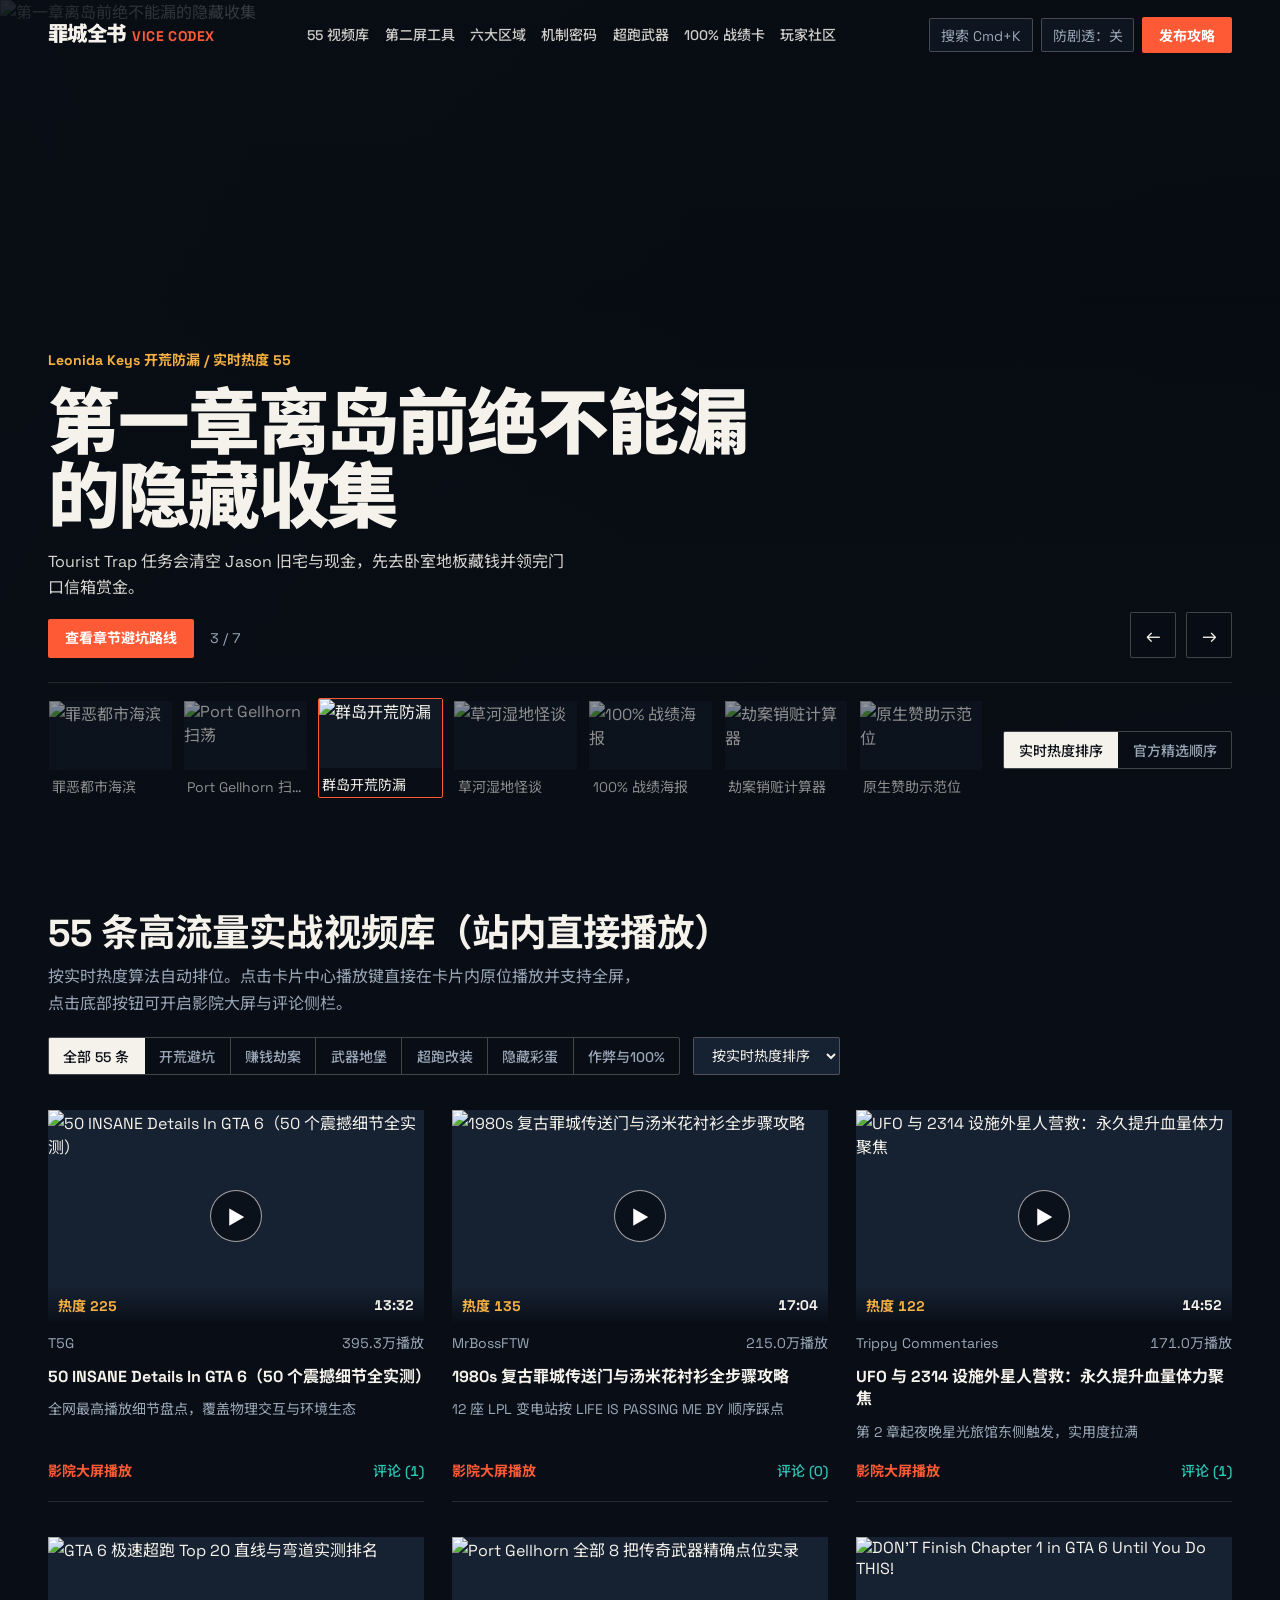
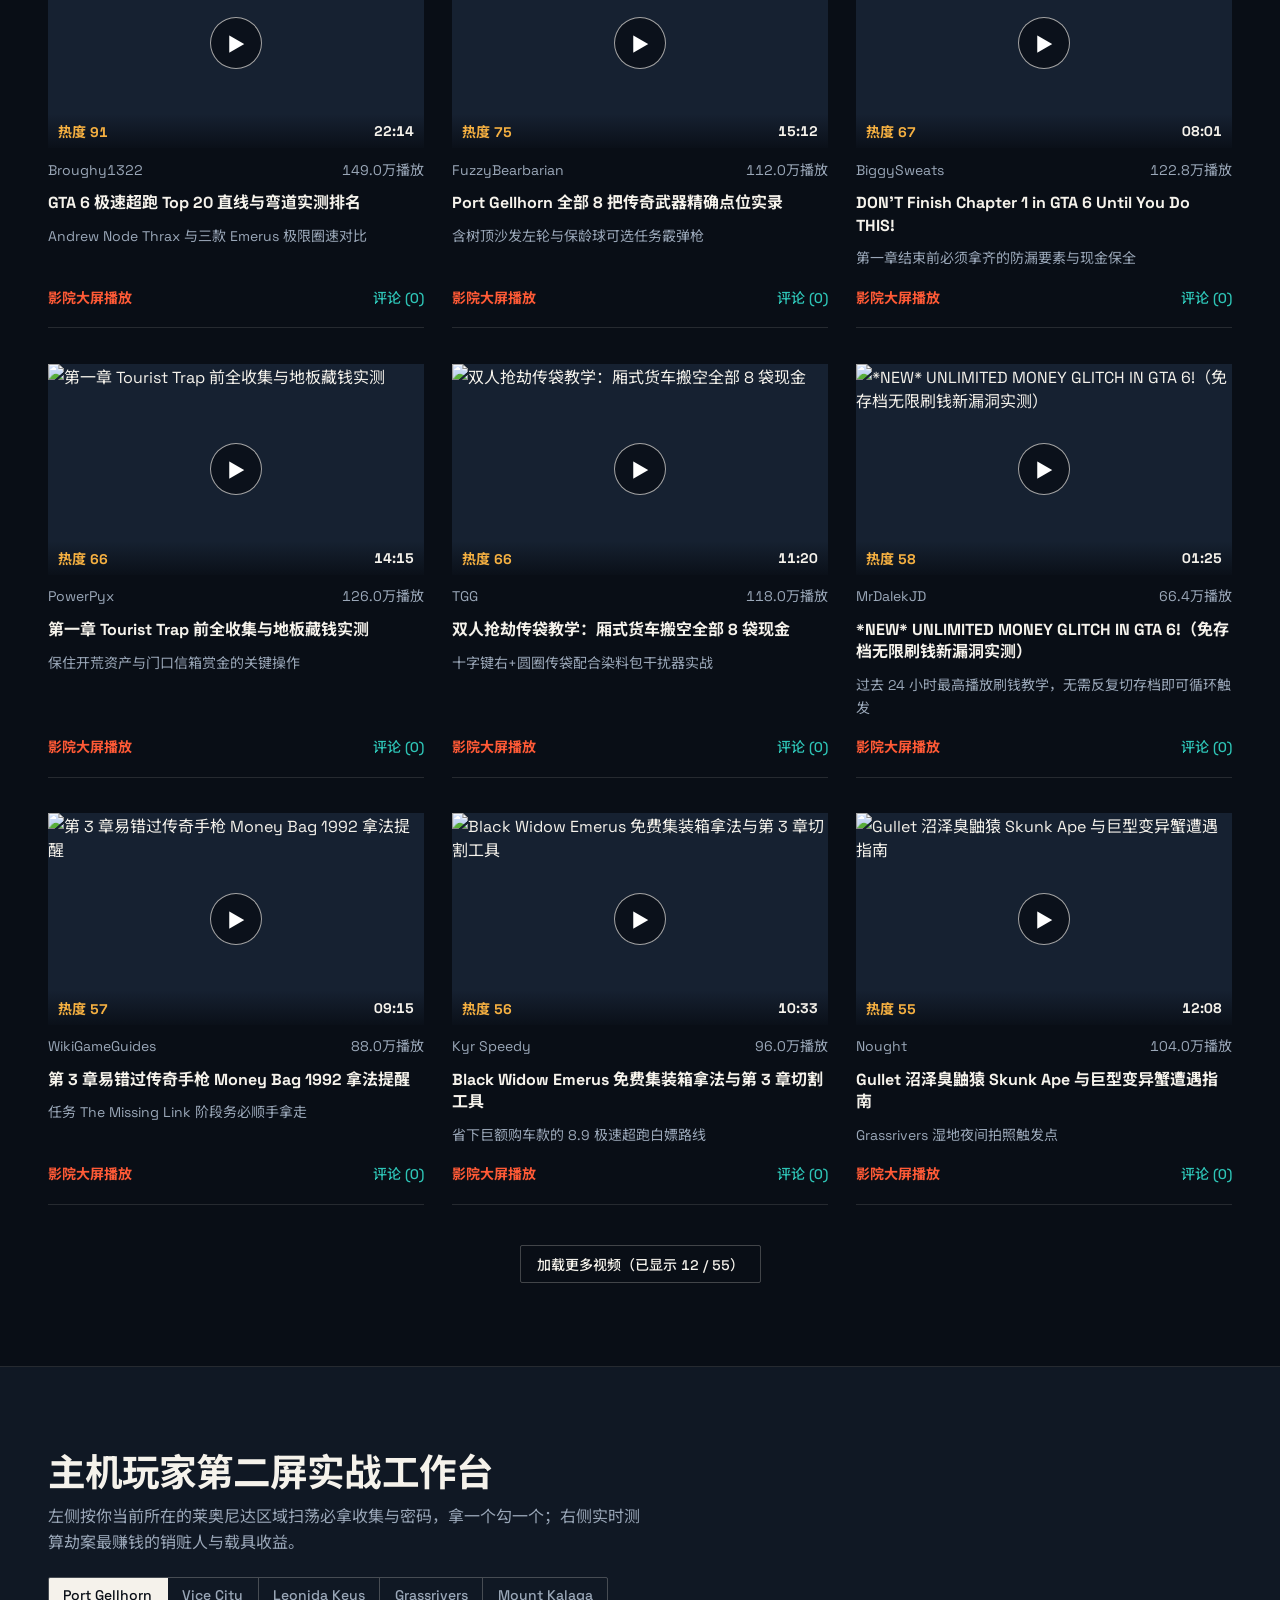
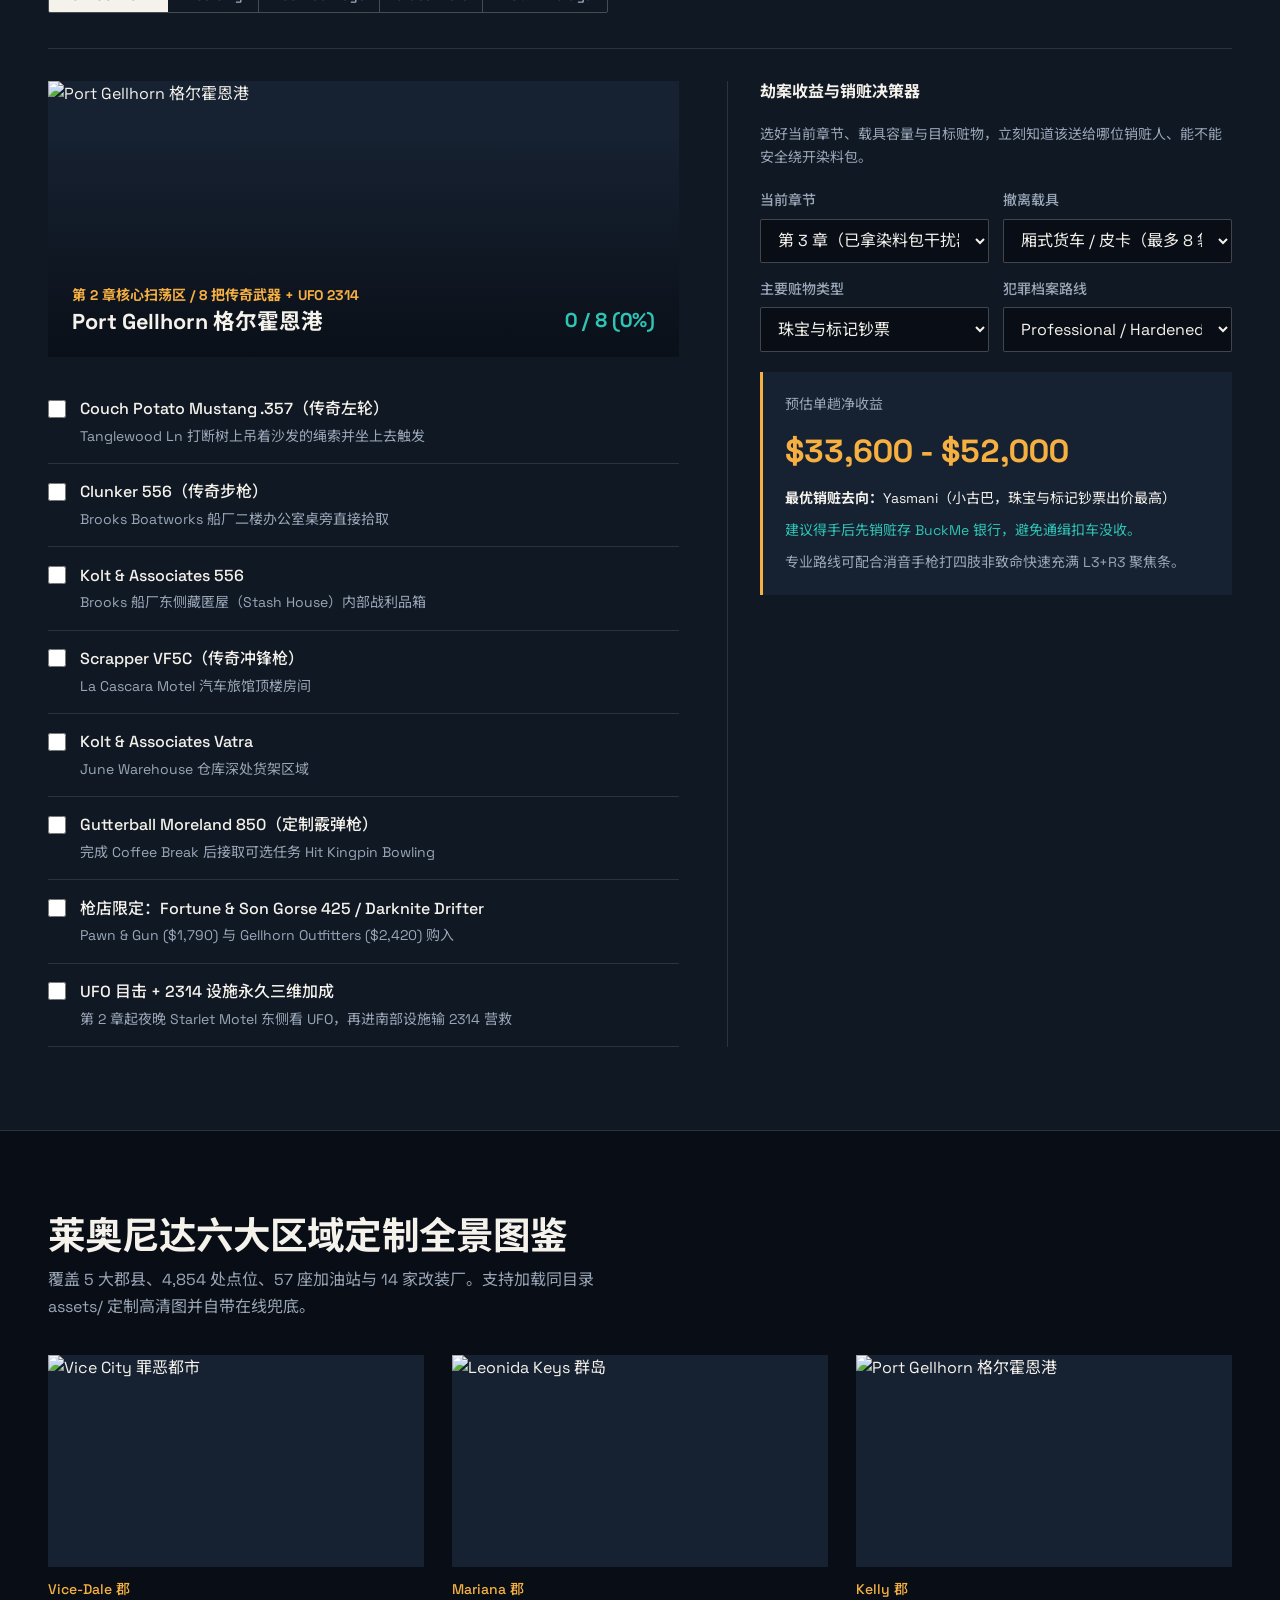
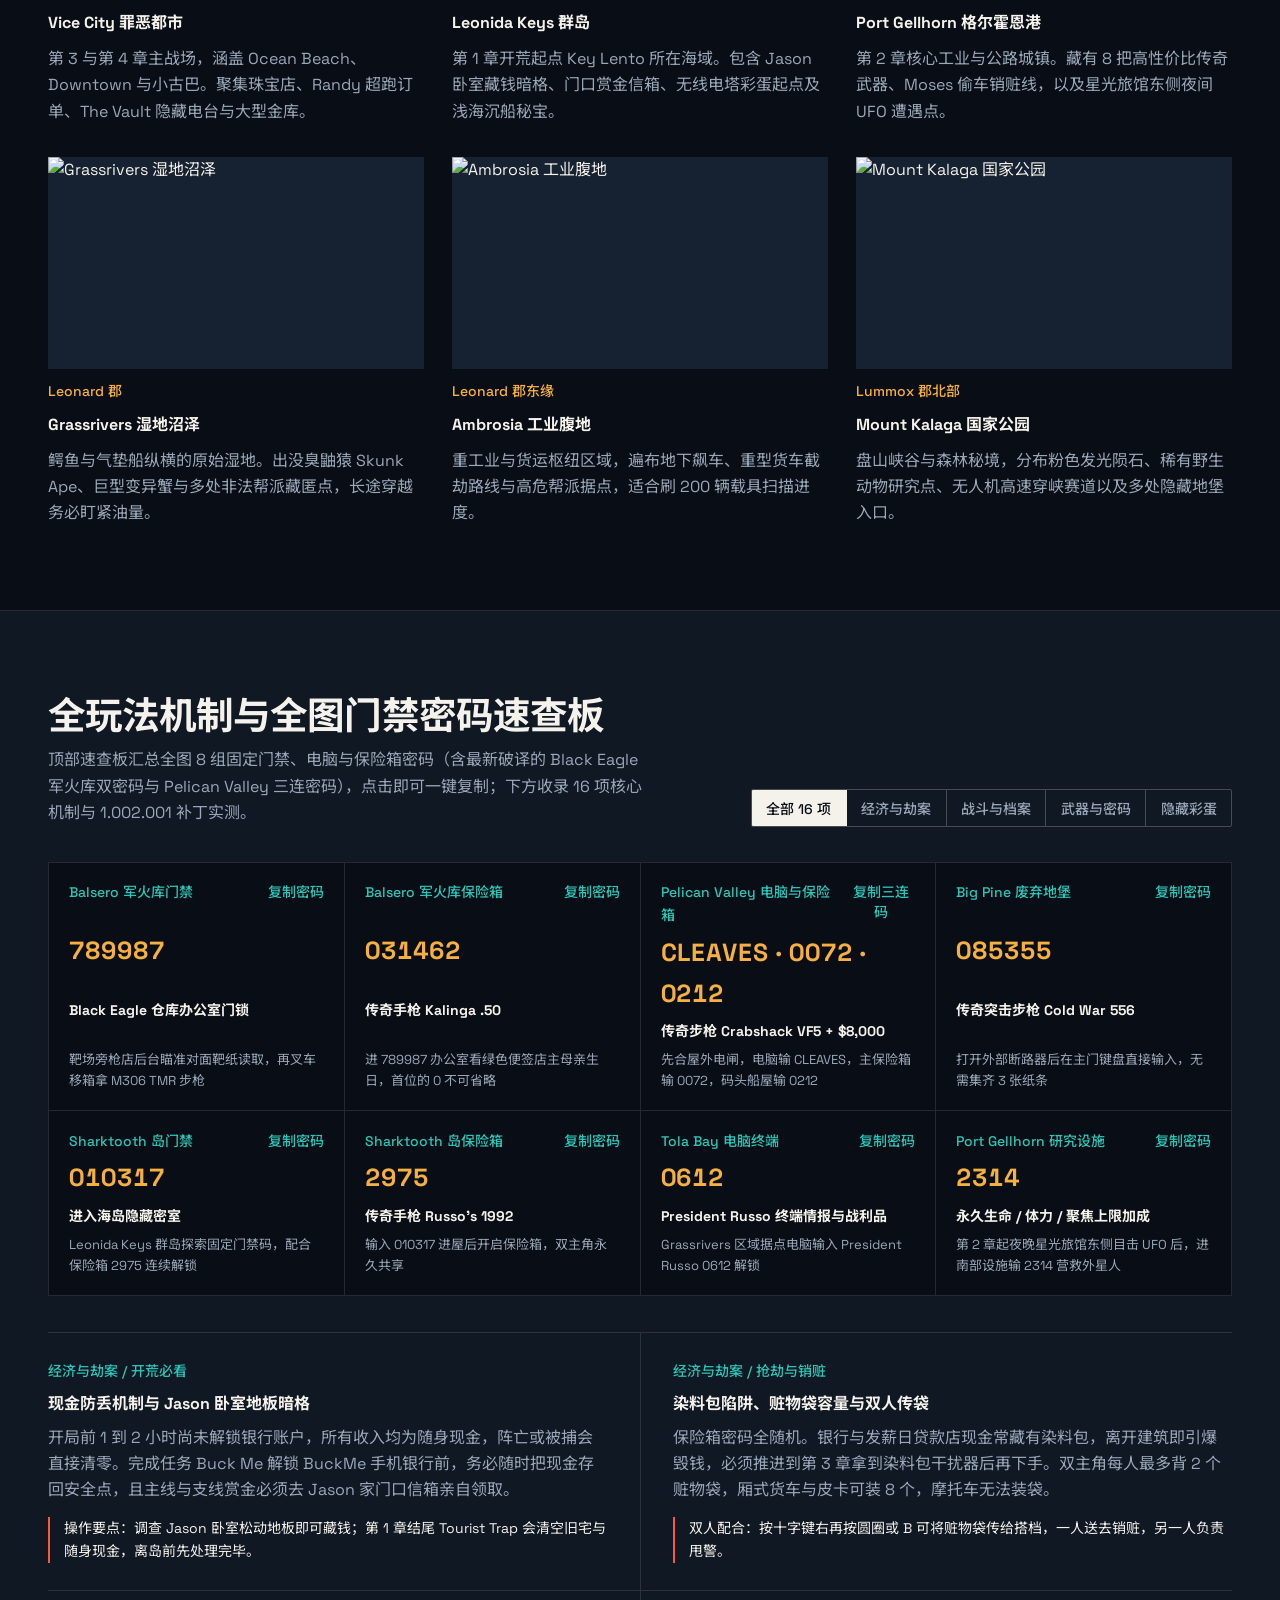
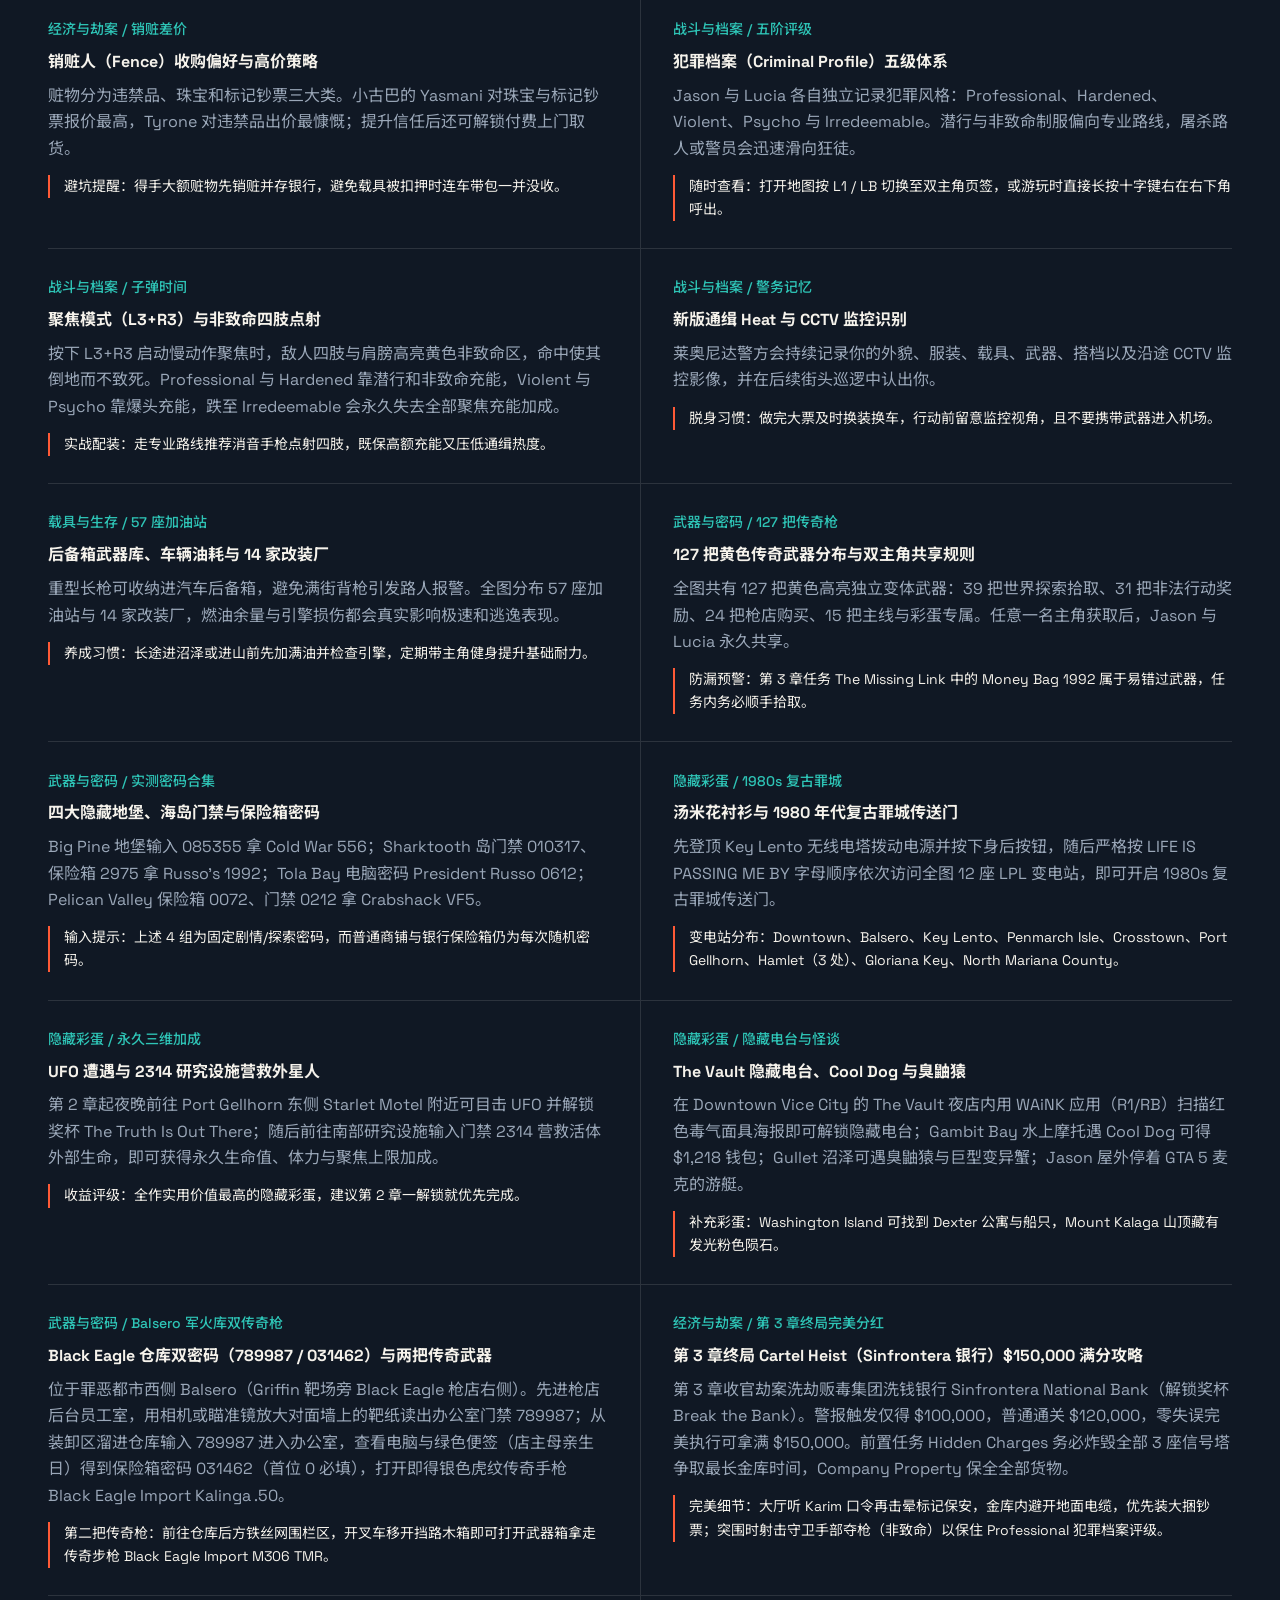
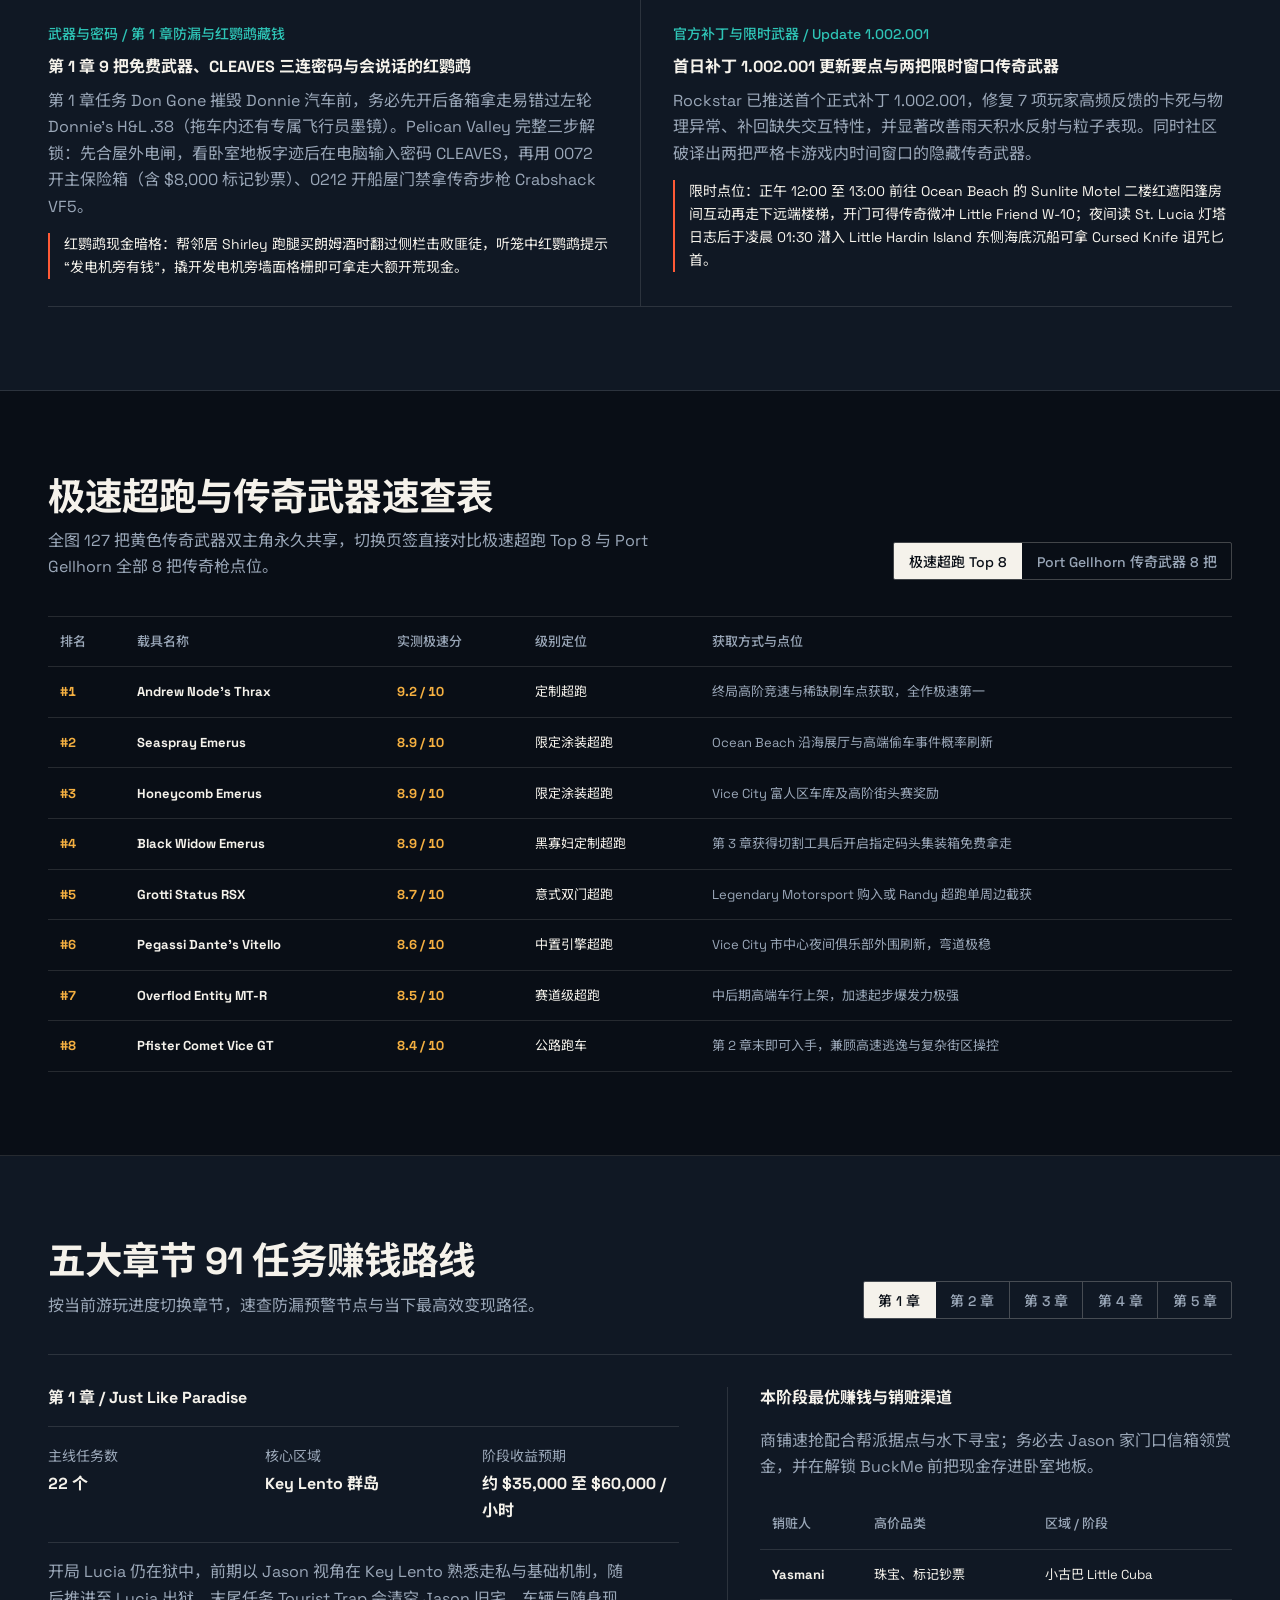
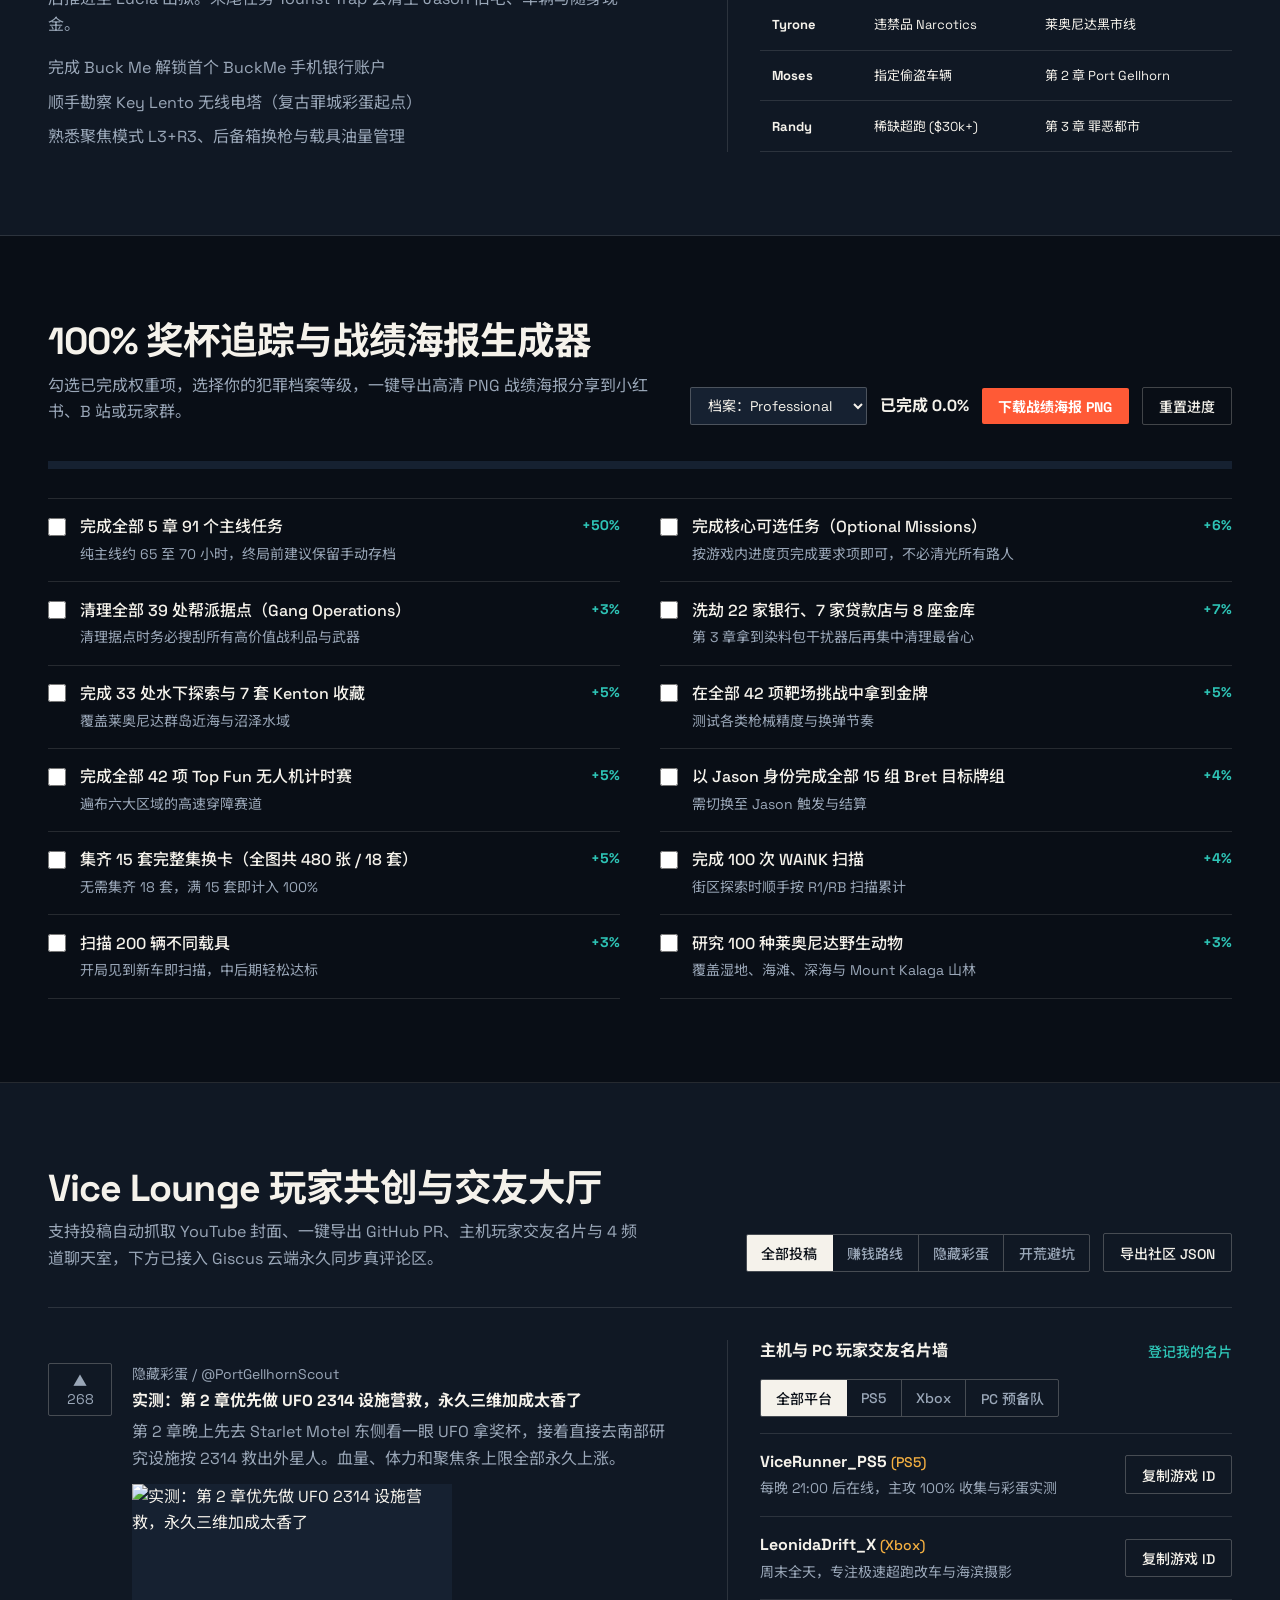
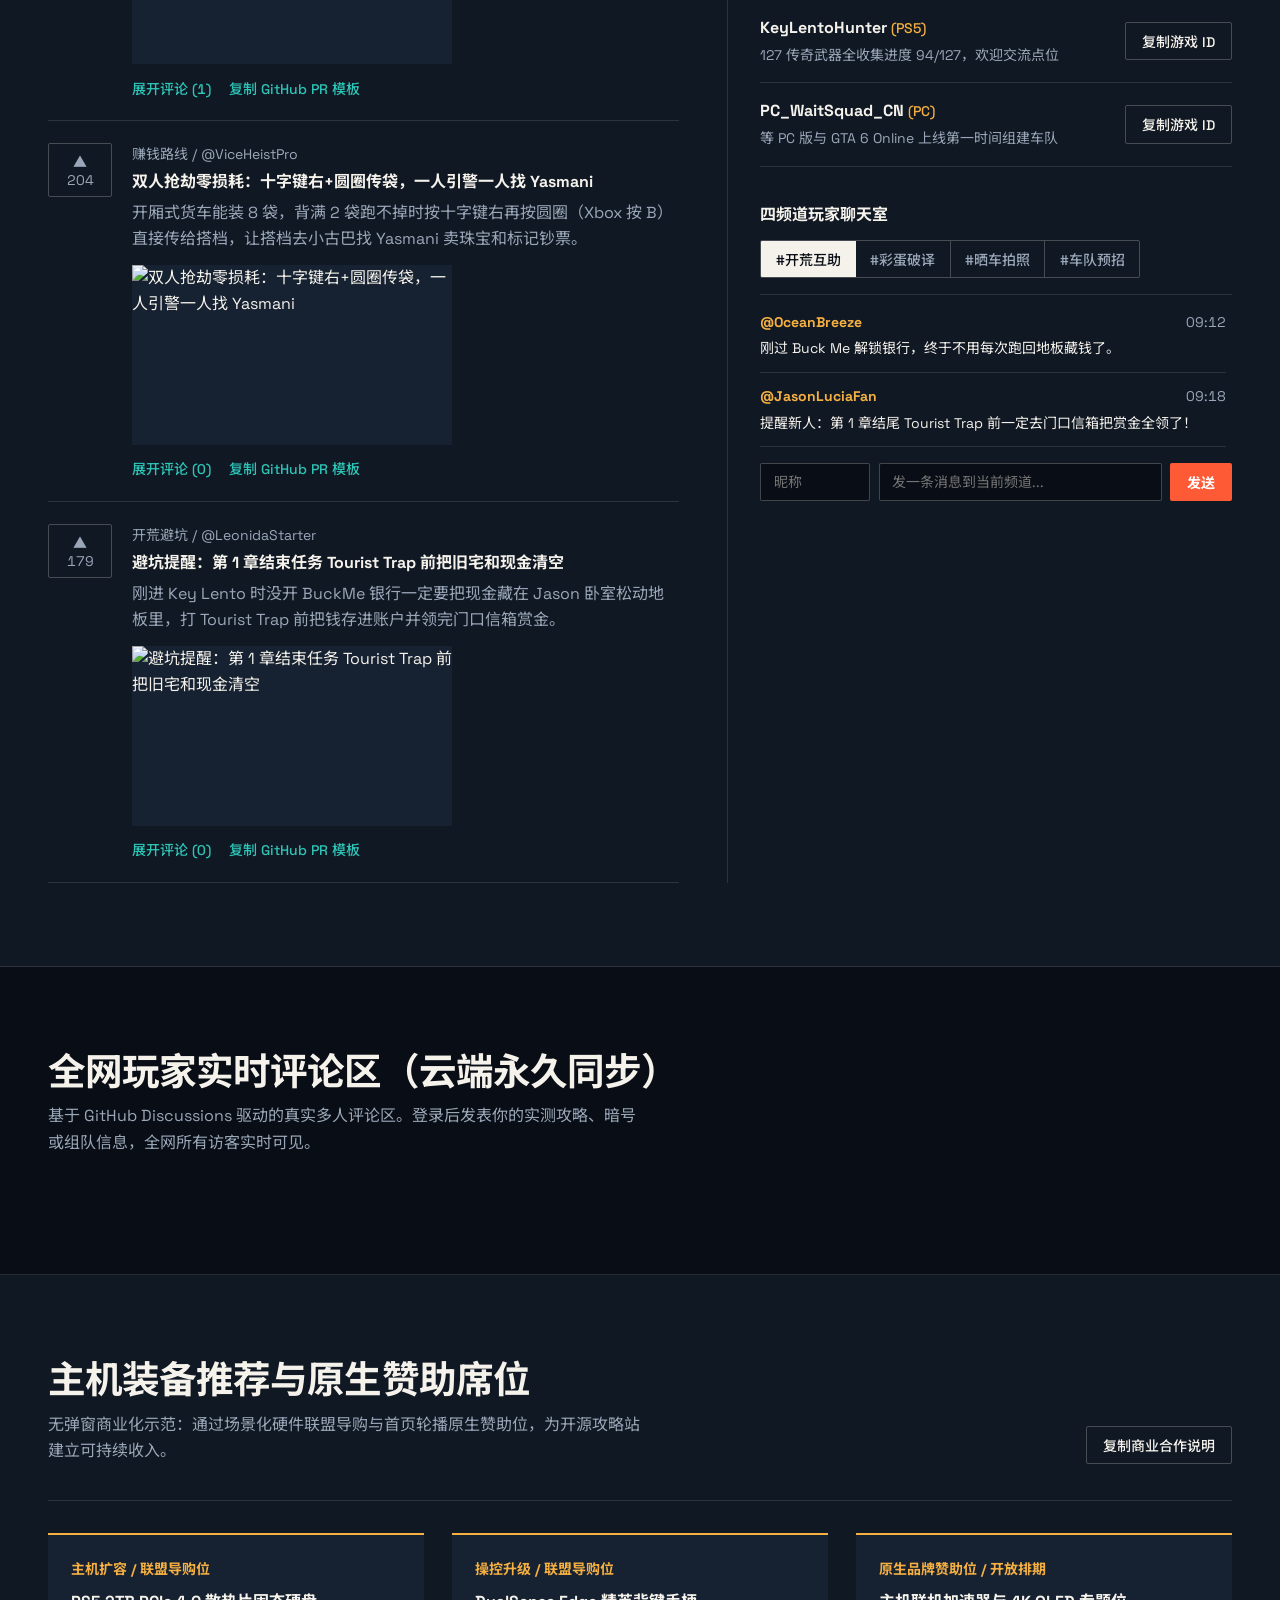
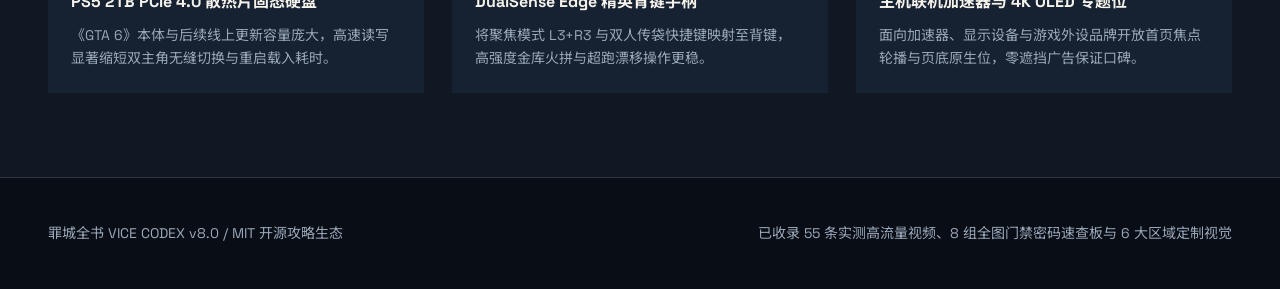
==== index.html @ 6b2a8577 "fix(v8.0): align keypad vault facts with mechanics, add no-referrer to all images, and sync README" ====
<!DOCTYPE html>
<html lang="zh-CN">
<head>
  <meta charset="UTF-8">
  <meta name="viewport" content="width=device-width, initial-scale=1.0">
  <meta name="description" content="罪城全书 VICE CODEX：GTA 6 全玩法实战百科，收录 55 条高播放攻略视频、8 组全图门禁与保险箱密码速查板、6 大区域扫荡清单、127 传奇武器、劫案销赃计算器与 100% 奖杯战绩卡。">
  <meta property="og:title" content="罪城全书 VICE CODEX v8.0 - GTA 6 实战攻略与玩家社区">
  <meta property="og:description" content="55 条高流量视频站内播放、8 组固定密码一键复制、区域扫荡追踪与 100% 奖杯海报生成器。">
  <title>罪城全书 VICE CODEX v8.0</title>
  <link rel="preconnect" href="https://fonts.googleapis.com">
  <link rel="preconnect" href="https://fonts.gstatic.com" crossorigin>
  <link href="https://fonts.googleapis.com/css2?family=Noto+Sans+SC:wght@400;500;700;900&family=Space+Grotesk:wght@500;700&display=swap" rel="stylesheet">
  <link rel="stylesheet" href="./styles.css">
</head>
<body>
  <header class="site-header" id="siteHeader">
    <div class="container header-inner">
      <a href="#top" class="brand-wordmark">罪城全书 <span>VICE CODEX</span></a>
      <nav aria-label="主导航">
        <ul class="nav-links">
          <li><a href="#videos">55 视频库</a></li>
          <li><a href="#sweep">第二屏工具</a></li>
          <li><a href="#regions">六大区域</a></li>
          <li><a href="#mechanics">机制密码</a></li>
          <li><a href="#arsenal">超跑武器</a></li>
          <li><a href="#checklist">100% 战绩卡</a></li>
          <li><a href="#lounge">玩家社区</a></li>
        </ul>
      </nav>
      <div class="header-actions">
        <button type="button" class="search-trigger" id="openSearchBtn">搜索 Cmd+K</button>
        <button type="button" class="spoiler-toggle" id="spoilerToggle" aria-pressed="false">防剧透：关</button>
        <button type="button" class="btn-primary" id="openPublishBtn">发布攻略</button>
        <button type="button" class="menu-toggle" id="menuToggleBtn" aria-expanded="false" aria-controls="mobileNav">菜单</button>
      </div>
    </div>
    <nav class="mobile-nav" id="mobileNav" aria-label="移动端导航">
      <a href="#videos">55 条高流量视频</a>
      <a href="#sweep">区域扫荡与销赃计算器</a>
      <a href="#regions">莱奥尼达六大区域</a>
      <a href="#mechanics">全玩法机制与密码</a>
      <a href="#arsenal">超跑与传奇武器</a>
      <a href="#chapters">五大章节赚钱路线</a>
      <a href="#checklist">100% 奖杯与战绩卡</a>
      <a href="#lounge">Vice Lounge 社区交友</a>
      <div class="mobile-nav-tools">
        <button type="button" class="btn-secondary" id="mobileSpoilerToggle" aria-pressed="false">防剧透：关</button>
        <button type="button" class="btn-secondary" id="mobileSearchBtn">全站搜索</button>
      </div>
    </nav>
  </header>

  <main id="top">
    <section class="hero-stage" id="heroStage" aria-label="实时热度全景封面轮播">
      <div class="hero-slides" id="heroSlides"></div>
      <div class="hero-scrim" aria-hidden="true"></div>
      <div class="container hero-content">
        <div class="hero-top-row">
          <div class="hero-copy-block" id="heroCopyBlock"></div>
          <div class="hero-nav-controls">
            <button type="button" class="hero-arrow" id="heroPrevBtn" aria-label="上一张全景封面">&#8592;</button>
            <button type="button" class="hero-arrow" id="heroNextBtn" aria-label="下一张全景封面">&#8594;</button>
          </div>
        </div>
        <div class="hero-filmstrip-bar">
          <div class="filmstrip-rail" id="heroFilmstrip" role="tablist" aria-label="切换全景封面"></div>
          <div class="segmented" role="tablist" aria-label="封面排序算法" id="heroSortTabs">
            <button type="button" role="tab" aria-selected="true" data-hero-sort="heat">实时热度排序</button>
            <button type="button" role="tab" aria-selected="false" data-hero-sort="editorial">官方精选顺序</button>
          </div>
        </div>
      </div>
    </section>

    <section class="section" id="videos">
      <div class="container">
        <div class="section-head">
          <div>
            <h2>55 条高流量实战视频库（站内直接播放）</h2>
            <p class="section-lead">按实时热度算法自动排位。点击卡片中心播放键直接在卡片内原位播放并支持全屏，点击底部按钮可开启影院大屏与评论侧栏。</p>
          </div>
          <div class="controls-row">
            <div class="segmented" role="tablist" aria-label="筛选视频分类" id="videoCatTabs">
              <button type="button" role="tab" aria-selected="true" data-vcat="all">全部 55 条</button>
              <button type="button" role="tab" aria-selected="false" data-vcat="starter">开荒避坑</button>
              <button type="button" role="tab" aria-selected="false" data-vcat="money">赚钱劫案</button>
              <button type="button" role="tab" aria-selected="false" data-vcat="weapons">武器地堡</button>
              <button type="button" role="tab" aria-selected="false" data-vcat="vehicles">超跑改装</button>
              <button type="button" role="tab" aria-selected="false" data-vcat="easter">隐藏彩蛋</button>
              <button type="button" role="tab" aria-selected="false" data-vcat="cheats">作弊与100%</button>
            </div>
            <select class="sort-select" id="videoSortSelect" aria-label="视频排序方式">
              <option value="heat">按实时热度排序</option>
              <option value="views">按播放量排序</option>
              <option value="newest">按最新收录排序</option>
            </select>
          </div>
        </div>
        <div class="video-grid" id="videoGrid"></div>
        <div class="load-more-wrap" id="videoLoadMoreWrap"></div>
      </div>
    </section>

    <section class="section section-alt" id="sweep">
      <div class="container">
        <div class="section-head">
          <div>
            <h2>主机玩家第二屏实战工作台</h2>
            <p class="section-lead">左侧按你当前所在的莱奥尼达区域扫荡必拿收集与密码，拿一个勾一个；右侧实时测算劫案最赚钱的销赃人与载具收益。</p>
          </div>
          <div class="segmented" role="tablist" aria-label="选择扫荡区域" id="sweepRegionTabs">
            <button type="button" role="tab" aria-selected="true" data-sweep="port-gellhorn">Port Gellhorn</button>
            <button type="button" role="tab" aria-selected="false" data-sweep="vice-city">Vice City</button>
            <button type="button" role="tab" aria-selected="false" data-sweep="leonida-keys">Leonida Keys</button>
            <button type="button" role="tab" aria-selected="false" data-sweep="grassrivers">Grassrivers</button>
            <button type="button" role="tab" aria-selected="false" data-sweep="mount-kalaga">Mount Kalaga</button>
          </div>
        </div>

        <div class="sweep-layout">
          <div>
            <div class="sweep-banner" id="sweepBanner"></div>
            <div id="sweepChecklist"></div>
          </div>

          <div class="calc-panel">
            <h3>劫案收益与销赃决策器</h3>
            <p style="font-size:var(--text-sm); color:var(--text-muted);">选好当前章节、载具容量与目标赃物，立刻知道该送给哪位销赃人、能不能安全绕开染料包。</p>
            <div class="calc-grid">
              <div class="field">
                <label for="calcChapter">当前章节</label>
                <select id="calcChapter">
                  <option value="1">第 1 章（无干扰器）</option>
                  <option value="2">第 2 章（解锁 Moses 偷车）</option>
                  <option value="3" selected>第 3 章（已拿染料包干扰器）</option>
                  <option value="4">第 4 章（开放 20 万大型金库）</option>
                  <option value="5">第 5 章及终局</option>
                </select>
              </div>
              <div class="field">
                <label for="calcVehicle">撤离载具</label>
                <select id="calcVehicle">
                  <option value="0">摩托车（0 赃物袋）</option>
                  <option value="2">双主角徒步（每人 2 袋）</option>
                  <option value="4">双人配合传袋（共 4 袋）</option>
                  <option value="8" selected>厢式货车 / 皮卡（最多 8 袋）</option>
                </select>
              </div>
              <div class="field">
                <label for="calcLoot">主要赃物类型</label>
                <select id="calcLoot">
                  <option value="jewelry" selected>珠宝与标记钞票</option>
                  <option value="narcotics">违禁品（Narcotics）</option>
                  <option value="supercar">指定稀缺超跑</option>
                  <option value="vault">大型银行金库现金</option>
                </select>
              </div>
              <div class="field">
                <label for="calcProfile">犯罪档案路线</label>
                <select id="calcProfile">
                  <option value="pro" selected>Professional / Hardened（潜行高充能）</option>
                  <option value="violent">Violent / Psycho（强攻爆头）</option>
                  <option value="irredeemable">Irredeemable（无聚焦加成）</option>
                </select>
              </div>
            </div>
            <div class="calc-result-box" id="calcResultBox"></div>
          </div>
        </div>
      </div>
    </section>

    <section class="section" id="regions">
      <div class="container">
        <div class="section-head">
          <div>
            <h2>莱奥尼达六大区域定制全景图鉴</h2>
            <p class="section-lead">覆盖 5 大郡县、4,854 处点位、57 座加油站与 14 家改装厂。支持加载同目录 assets/ 定制高清图并自带在线兜底。</p>
          </div>
        </div>
        <div class="region-grid" id="regionGrid"></div>
      </div>
    </section>

    <section class="section section-alt" id="mechanics">
      <div class="container">
        <div class="section-head">
          <div>
            <h2>全玩法机制与全图门禁密码速查板</h2>
            <p class="section-lead">顶部速查板汇总全图 8 组固定门禁、电脑与保险箱密码（含最新破译的 Black Eagle 军火库双密码与 Pelican Valley 三连密码），点击即可一键复制；下方收录 16 项核心机制与 1.002.001 补丁实测。</p>
          </div>
          <div class="segmented" role="tablist" aria-label="筛选玩法系统" id="mechFilterTabs">
            <button type="button" role="tab" aria-selected="true" data-cat="all">全部 16 项</button>
            <button type="button" role="tab" aria-selected="false" data-cat="economy">经济与劫案</button>
            <button type="button" role="tab" aria-selected="false" data-cat="combat">战斗与档案</button>
            <button type="button" role="tab" aria-selected="false" data-cat="weapons">武器与密码</button>
            <button type="button" role="tab" aria-selected="false" data-cat="easter">隐藏彩蛋</button>
          </div>
        </div>
        <div class="code-vault-strip" id="codeVaultStrip" aria-label="全图固定门禁与保险箱密码速查板">
          <div class="code-vault-cell">
            <div class="code-vault-head"><span class="code-vault-region">Balsero 军火库门禁</span><button type="button" class="text-action-btn" data-copy-pin="789987">复制密码</button></div>
            <div class="code-vault-pin tabular">789987</div>
            <div class="code-vault-reward">Black Eagle 仓库办公室门锁</div>
            <div class="code-vault-note">靶场旁枪店后台瞄准对面靶纸读取，再叉车移箱拿 M306 TMR 步枪</div>
          </div>
          <div class="code-vault-cell">
            <div class="code-vault-head"><span class="code-vault-region">Balsero 军火库保险箱</span><button type="button" class="text-action-btn" data-copy-pin="031462">复制密码</button></div>
            <div class="code-vault-pin tabular">031462</div>
            <div class="code-vault-reward">传奇手枪 Kalinga .50</div>
            <div class="code-vault-note">进 789987 办公室看绿色便签店主母亲生日，首位的 0 不可省略</div>
          </div>
          <div class="code-vault-cell">
            <div class="code-vault-head"><span class="code-vault-region">Pelican Valley 电脑与保险箱</span><button type="button" class="text-action-btn" data-copy-pin="CLEAVES / 0072 / 0212">复制三连码</button></div>
            <div class="code-vault-pin tabular">CLEAVES · 0072 · 0212</div>
            <div class="code-vault-reward">传奇步枪 Crabshack VF5 + $8,000</div>
            <div class="code-vault-note">先合屋外电闸，电脑输 CLEAVES，主保险箱输 0072，码头船屋输 0212</div>
          </div>
          <div class="code-vault-cell">
            <div class="code-vault-head"><span class="code-vault-region">Big Pine 废弃地堡</span><button type="button" class="text-action-btn" data-copy-pin="085355">复制密码</button></div>
            <div class="code-vault-pin tabular">085355</div>
            <div class="code-vault-reward">传奇突击步枪 Cold War 556</div>
            <div class="code-vault-note">打开外部断路器后在主门键盘直接输入，无需集齐 3 张纸条</div>
          </div>
          <div class="code-vault-cell">
            <div class="code-vault-head"><span class="code-vault-region">Sharktooth 岛门禁</span><button type="button" class="text-action-btn" data-copy-pin="010317">复制密码</button></div>
            <div class="code-vault-pin tabular">010317</div>
            <div class="code-vault-reward">进入海岛隐藏密室</div>
            <div class="code-vault-note">Leonida Keys 群岛探索固定门禁码，配合保险箱 2975 连续解锁</div>
          </div>
          <div class="code-vault-cell">
            <div class="code-vault-head"><span class="code-vault-region">Sharktooth 岛保险箱</span><button type="button" class="text-action-btn" data-copy-pin="2975">复制密码</button></div>
            <div class="code-vault-pin tabular">2975</div>
            <div class="code-vault-reward">传奇手枪 Russo's 1992</div>
            <div class="code-vault-note">输入 010317 进屋后开启保险箱，双主角永久共享</div>
          </div>
          <div class="code-vault-cell">
            <div class="code-vault-head"><span class="code-vault-region">Tola Bay 电脑终端</span><button type="button" class="text-action-btn" data-copy-pin="President Russo 0612">复制密码</button></div>
            <div class="code-vault-pin tabular">0612</div>
            <div class="code-vault-reward">President Russo 终端情报与战利品</div>
            <div class="code-vault-note">Grassrivers 区域据点电脑输入 President Russo 0612 解锁</div>
          </div>
          <div class="code-vault-cell">
            <div class="code-vault-head"><span class="code-vault-region">Port Gellhorn 研究设施</span><button type="button" class="text-action-btn" data-copy-pin="2314">复制密码</button></div>
            <div class="code-vault-pin tabular">2314</div>
            <div class="code-vault-reward">永久生命 / 体力 / 聚焦上限加成</div>
            <div class="code-vault-note">第 2 章起夜晚星光旅馆东侧目击 UFO 后，进南部设施输 2314 营救外星人</div>
          </div>
        </div>
        <div class="mechanics-grid" id="mechanicsGrid"></div>
      </div>
    </section>

    <section class="section" id="arsenal">
      <div class="container">
        <div class="section-head">
          <div>
            <h2>极速超跑与传奇武器速查表</h2>
            <p class="section-lead">全图 127 把黄色传奇武器双主角永久共享，切换页签直接对比极速超跑 Top 8 与 Port Gellhorn 全部 8 把传奇枪点位。</p>
          </div>
          <div class="segmented" role="tablist" aria-label="切换超跑或传奇武器表" id="arsenalTabs">
            <button type="button" role="tab" aria-selected="true" data-arsenal="cars">极速超跑 Top 8</button>
            <button type="button" role="tab" aria-selected="false" data-arsenal="weapons">Port Gellhorn 传奇武器 8 把</button>
          </div>
        </div>
        <div class="table-wrap" id="arsenalTableWrap"></div>
      </div>
    </section>

    <section class="section section-alt" id="chapters">
      <div class="container">
        <div class="section-head">
          <div>
            <h2>五大章节 91 任务赚钱路线</h2>
            <p class="section-lead">按当前游玩进度切换章节，速查防漏预警节点与当下最高效变现路径。</p>
          </div>
          <div class="segmented" role="tablist" aria-label="选择故事章节" id="chapterTabs">
            <button type="button" role="tab" aria-selected="true" data-ch="1">第 1 章</button>
            <button type="button" role="tab" aria-selected="false" data-ch="2">第 2 章</button>
            <button type="button" role="tab" aria-selected="false" data-ch="3">第 3 章</button>
            <button type="button" role="tab" aria-selected="false" data-ch="4">第 4 章</button>
            <button type="button" role="tab" aria-selected="false" data-ch="5">第 5 章</button>
          </div>
        </div>
        <div class="chapter-workbench" id="chapterPanel"></div>
      </div>
    </section>

    <section class="section" id="checklist">
      <div class="container">
        <div class="section-head">
          <div>
            <h2>100% 奖杯追踪与战绩海报生成器</h2>
            <p class="section-lead">勾选已完成权重项，选择你的犯罪档案等级，一键导出高清 PNG 战绩海报分享到小红书、B 站或玩家群。</p>
          </div>
          <div class="controls-row">
            <select class="sort-select" id="posterRankSelect" aria-label="选择战绩卡犯罪档案等级">
              <option value="Professional">档案：Professional</option>
              <option value="Hardened">档案：Hardened</option>
              <option value="Violent">档案：Violent</option>
              <option value="Psycho">档案：Psycho</option>
              <option value="Irredeemable">档案：Irredeemable</option>
            </select>
            <span class="tabular" id="checklistSummaryText" style="font-weight:700;">已完成 0.0%</span>
            <button type="button" class="btn-primary" id="downloadPosterBtn">下载战绩海报 PNG</button>
            <button type="button" class="btn-secondary" id="resetChecklistBtn">重置进度</button>
          </div>
        </div>
        <div class="progress-bar-wrap" aria-hidden="true">
          <div class="progress-bar-fill" id="checklistProgressBar"></div>
        </div>
        <div class="checklist-grid" id="checklistGrid"></div>
      </div>
    </section>

    <section class="section section-alt" id="lounge">
      <div class="container">
        <div class="section-head">
          <div>
            <h2>Vice Lounge 玩家共创与交友大厅</h2>
            <p class="section-lead">支持投稿自动抓取 YouTube 封面、一键导出 GitHub PR、主机玩家交友名片与 4 频道聊天室，下方已接入 Giscus 云端永久同步真评论区。</p>
          </div>
          <div class="controls-row">
            <div class="segmented" role="tablist" aria-label="筛选社区投稿分类" id="communityFilterTabs">
              <button type="button" role="tab" aria-selected="true" data-post-cat="all">全部投稿</button>
              <button type="button" role="tab" aria-selected="false" data-post-cat="赚钱路线">赚钱路线</button>
              <button type="button" role="tab" aria-selected="false" data-post-cat="隐藏彩蛋">隐藏彩蛋</button>
              <button type="button" role="tab" aria-selected="false" data-post-cat="开荒避坑">开荒避坑</button>
            </div>
            <button type="button" class="btn-secondary" id="exportJsonBtn">导出社区 JSON</button>
          </div>
        </div>

        <div class="lounge-layout">
          <div><div id="communityList"></div></div>
          <div class="social-column">
            <div>
              <div style="display:flex; justify-content:space-between; align-items:center; gap:0.75rem; margin-bottom:1rem; flex-wrap:wrap;">
                <h3>主机与 PC 玩家交友名片墙</h3>
                <button type="button" class="text-action-btn" id="openFriendBtn">登记我的名片</button>
              </div>
              <div class="segmented" role="tablist" aria-label="按平台筛选玩家" id="friendPlatformTabs" style="margin-bottom:1rem;">
                <button type="button" role="tab" aria-selected="true" data-plat="all">全部平台</button>
                <button type="button" role="tab" aria-selected="false" data-plat="PS5">PS5</button>
                <button type="button" role="tab" aria-selected="false" data-plat="Xbox">Xbox</button>
                <button type="button" role="tab" aria-selected="false" data-plat="PC">PC 预备队</button>
              </div>
              <div class="friend-list" id="friendList"></div>
            </div>

            <div>
              <h3 style="margin-bottom:0.85rem;">四频道玩家聊天室</h3>
              <div class="segmented" role="tablist" aria-label="切换聊天频道" id="chatChannelTabs" style="margin-bottom:1rem;">
                <button type="button" role="tab" aria-selected="true" data-ch="#开荒互助">#开荒互助</button>
                <button type="button" role="tab" aria-selected="false" data-ch="#彩蛋破译">#彩蛋破译</button>
                <button type="button" role="tab" aria-selected="false" data-ch="#晒车拍照">#晒车拍照</button>
                <button type="button" role="tab" aria-selected="false" data-ch="#车队预招">#车队预招</button>
              </div>
              <div class="chat-box">
                <div class="chat-messages" id="chatMessages"></div>
                <form class="chat-form" id="chatForm">
                  <input type="text" class="chat-input" id="chatAuthorInput" placeholder="昵称" style="max-width:110px;" required>
                  <input type="text" class="chat-input" id="chatTextInput" placeholder="发一条消息到当前频道..." required>
                  <button type="submit" class="btn-primary">发送</button>
                </form>
              </div>
            </div>
          </div>
        </div>
      </div>
    </section>

    
    <section class="section" id="live-comments">
      <div class="container">
        <div class="section-head">
          <div>
            <h2>全网玩家实时评论区（云端永久同步）</h2>
            <p class="section-lead">基于 GitHub Discussions 驱动的真实多人评论区。登录后发表你的实测攻略、暗号或组队信息，全网所有访客实时可见。</p>
          </div>
        </div>
        <div class="giscus"></div>
        <script src="https://giscus.app/client.js"
          data-repo="ghostmss86-afk/vice-codex"
          data-repo-id="R_kgDOV85CkQ"
          data-category="General"
          data-category-id="DIC_kwDOV85Ckc4DMBn_"
          data-mapping="pathname"
          data-strict="0"
          data-reactions-enabled="1"
          data-emit-metadata="0"
          data-input-position="top"
          data-theme="dark_dimmed"
          data-lang="zh-CN"
          data-loading="lazy"
          crossorigin="anonymous"
          async>
        </script>
      </div>
    </section>

    <section class="section section-alt" id="sponsor">
      <div class="container">
        <div class="section-head">
          <div>
            <h2>主机装备推荐与原生赞助席位</h2>
            <p class="section-lead">无弹窗商业化示范：通过场景化硬件联盟导购与首页轮播原生赞助位，为开源攻略站建立可持续收入。</p>
          </div>
          <button type="button" class="btn-secondary" id="sponsorActionBtn">复制商业合作说明</button>
        </div>
        <div class="sponsor-grid">
          <div class="sponsor-item">
            <div class="sponsor-kicker">主机扩容 / 联盟导购位</div>
            <h3>PS5 2TB PCIe 4.0 散热片固态硬盘</h3>
            <p>《GTA 6》本体与后续线上更新容量庞大，高速读写显著缩短双主角无缝切换与重启载入耗时。</p>
          </div>
          <div class="sponsor-item">
            <div class="sponsor-kicker">操控升级 / 联盟导购位</div>
            <h3>DualSense Edge 精英背键手柄</h3>
            <p>将聚焦模式 L3+R3 与双人传袋快捷键映射至背键，高强度金库火拼与超跑漂移操作更稳。</p>
          </div>
          <div class="sponsor-item">
            <div class="sponsor-kicker">原生品牌赞助位 / 开放排期</div>
            <h3>主机联机加速器与 4K OLED 专题位</h3>
            <p>面向加速器、显示设备与游戏外设品牌开放首页焦点轮播与页底原生位，零遮挡广告保证口碑。</p>
          </div>
        </div>
      </div>
    </section>
  </main>

  <footer class="site-footer">
    <div class="container footer-inner">
      <span>罪城全书 VICE CODEX v8.0 / MIT 开源攻略生态</span>
      <span>已收录 55 条实测高流量视频、8 组全图门禁密码速查板与 6 大区域定制视觉</span>
    </div>
  </footer>

  <div class="backdrop" id="backdrop" aria-hidden="true"></div>

  <div class="video-modal" id="videoModal" role="dialog" aria-modal="true" aria-label="站内视频播放器" aria-hidden="true">
    <div class="video-modal-stage">
      <div class="video-iframe-wrap" id="videoIframeWrap"></div>
    </div>
    <div class="video-modal-side">
      <div class="video-modal-info">
        <div style="display:flex; justify-content:space-between; align-items:flex-start; gap:0.75rem;">
          <h3 id="vmTitle">视频标题</h3>
          <button type="button" class="btn-secondary" id="closeVideoModalBtn">关闭</button>
        </div>
        <div id="vmMeta" class="tabular" style="font-size:var(--text-sm); color:var(--accent-gold);"></div>
        <p id="vmNote" style="font-size:var(--text-sm); color:var(--text-muted);"></p>
        <a id="vmExtLink" href="#" target="_blank" rel="noopener noreferrer" class="text-action-btn">在 YouTube 新窗口打开原视频</a>
      </div>
      <div class="drawer-body" style="padding:1rem 1.4rem;">
        <div id="vmCommentList" style="display:flex; flex-direction:column; gap:0.75rem;"></div>
        <form id="vmCommentForm" style="display:flex; flex-direction:column; gap:0.65rem; margin-top:auto; padding-top:0.85rem; border-top:1px solid var(--hairline);">
          <input type="text" class="chat-input" id="vmCommentAuthor" placeholder="你的昵称" required maxlength="30">
          <div class="chat-form">
            <input type="text" class="chat-input" id="vmCommentText" placeholder="发表对这条攻略的实测评论..." required>
            <button type="submit" class="btn-primary">发表</button>
          </div>
        </form>
      </div>
    </div>
  </div>

  <div class="search-modal" id="searchModal" role="dialog" aria-modal="true" aria-label="全站聚合搜索" aria-hidden="true">
    <div class="search-modal-input-wrap">
      <input type="search" class="search-modal-input" id="globalSearchInput" placeholder="搜索 55 条视频、789987、031462、CLEAVES、2314、085355、Emerus 或传奇武器...">
      <button type="button" class="btn-secondary" id="closeSearchBtn">关闭</button>
    </div>
    <div class="search-results" id="searchResults"></div>
  </div>

  <aside class="drawer" id="publishDrawer" aria-label="发布新攻略" aria-hidden="true">
    <div class="drawer-head">
      <h3>发布攻略或视频到社区流</h3>
      <button type="button" class="btn-secondary" data-close-drawer>关闭</button>
    </div>
    <form class="drawer-body" id="publishForm">
      <div class="field"><label for="postTitle">攻略标题</label><input type="text" id="postTitle" required maxlength="90" placeholder="例如：Big Pine 地堡 085355 速拿 Cold War 556"></div>
      <div class="field"><label for="postAuthor">署名 / GitHub ID</label><input type="text" id="postAuthor" required maxlength="32" placeholder="@ViceRunner"></div>
      <div class="field"><label for="postCategory">所属分类</label><select id="postCategory"><option value="赚钱路线">赚钱路线</option><option value="隐藏彩蛋">隐藏彩蛋</option><option value="开荒避坑">开荒避坑</option></select></div>
      <div class="field"><label for="postVideoUrl">可选 YouTube 链接（自动生成高清封面）</label><input type="url" id="postVideoUrl" placeholder="https://www.youtube.com/watch?v=..."></div>
      <div class="field"><label for="postContent">实战步骤与避坑要点</label><textarea id="postContent" required placeholder="写清触发地点、前置条件与操作细节..."></textarea></div>
      <div class="drawer-foot" style="padding:0.75rem 0 0; border-top:0;">
        <button type="button" class="btn-secondary" data-close-drawer>取消</button>
        <button type="submit" class="btn-primary">发布攻略</button>
      </div>
    </form>
  </aside>

  <aside class="drawer" id="commentDrawer" aria-label="评论讨论抽屉" aria-hidden="true">
    <div class="drawer-head">
      <h3 id="commentDrawerTitle">评论讨论</h3>
      <button type="button" class="btn-secondary" data-close-drawer>关闭</button>
    </div>
    <div class="drawer-body">
      <div id="commentList" style="display:flex; flex-direction:column; gap:0.85rem;"></div>
      <form id="commentForm" style="display:flex; flex-direction:column; gap:0.75rem; margin-top:auto; padding-top:1rem; border-top:1px solid var(--hairline);">
        <div class="field"><label for="commentAuthor">你的昵称</label><input type="text" id="commentAuthor" required maxlength="30" placeholder="例如：@OceanDrive"></div>
        <div class="field"><label for="commentBody">补充实测经验或提问</label><textarea id="commentBody" required placeholder="输入你的评论..." style="min-height:84px;"></textarea></div>
        <button type="submit" class="btn-primary">发表评论</button>
      </form>
    </div>
  </aside>

  <aside class="drawer" id="friendDrawer" aria-label="登记交友名片" aria-hidden="true">
    <div class="drawer-head">
      <h3>登记我的游戏交友名片</h3>
      <button type="button" class="btn-secondary" data-close-drawer>关闭</button>
    </div>
    <form class="drawer-body" id="friendForm">
      <div class="field"><label for="friendGameId">PSN / Xbox / Steam ID</label><input type="text" id="friendGameId" required maxlength="36" placeholder="例如：VicePilot_86"></div>
      <div class="field"><label for="friendPlatform">平台</label><select id="friendPlatform"><option value="PS5">PS5</option><option value="Xbox">Xbox</option><option value="PC">PC 预备队</option></select></div>
      <div class="field"><label for="friendNote">常玩方向与在线时段</label><input type="text" id="friendNote" required maxlength="60" placeholder="每晚 21:00 后，主攻 100% 收集与彩蛋破译"></div>
      <div class="drawer-foot" style="padding:0.75rem 0 0; border-top:0;">
        <button type="button" class="btn-secondary" data-close-drawer>取消</button>
        <button type="submit" class="btn-primary">保存名片</button>
      </div>
    </form>
  </aside>

  <div class="toast" id="toast" role="status" aria-live="polite"></div>
  <script src="./app.js"></script>
</body>
</html>
---- styles.css ----
:root {
  --bg-page: #090E16;
  --bg-surface: #101824;
  --bg-surface-alt: #162131;
  --text-primary: #F5F2EB;
  --text-muted: #9AA7B8;
  --accent: #FF5A36;
  --accent-hover: #E54826;
  --accent-gold: #F5B041;
  --accent-teal: #2EC4B6;
  --hairline: rgba(245, 242, 235, 0.12);
  --hairline-strong: rgba(245, 242, 235, 0.24);
  --text-heading: clamp(1.75rem, 3vw, 2.35rem);
  --text-body: 1rem;
  --text-sm: 0.875rem;
  --text-table: 0.8125rem;
  --font-sans: 'Space Grotesk', 'Noto Sans SC', -apple-system, BlinkMacSystemFont, sans-serif;
  --ease-out: cubic-bezier(0.22, 1, 0.36, 1);
  --container-max: 1280px;
}

*, *::before, *::after { box-sizing: border-box; margin: 0; padding: 0; }
html { scroll-behavior: smooth; background-color: var(--bg-page); color: var(--text-primary); font-family: var(--font-sans); font-size: 16px; line-height: 1.65; -webkit-font-smoothing: antialiased; }
body { overflow-x: hidden; background-color: var(--bg-page); color: var(--text-primary); }
a { color: inherit; text-decoration: none; }
button, input, select, textarea { font-family: inherit; font-size: inherit; color: inherit; }
button:focus-visible, a:focus-visible, input:focus-visible, select:focus-visible, textarea:focus-visible { outline: 2px solid var(--accent-gold); outline-offset: 2px; }
.tabular { font-variant-numeric: tabular-nums; }
.container { width: 100%; max-width: var(--container-max); margin: 0 auto; padding: 0 clamp(1.25rem, 4vw, 3rem); }

.site-header { position: fixed; top: 0; left: 0; right: 0; z-index: 50; background-color: transparent; border-bottom: 1px solid transparent; transition: background-color 220ms var(--ease-out), border-color 220ms var(--ease-out), backdrop-filter 220ms var(--ease-out); }
.site-header.scrolled { background-color: rgba(9, 14, 22, 0.93); backdrop-filter: blur(16px); -webkit-backdrop-filter: blur(16px); border-bottom-color: var(--hairline); }
.header-inner { display: flex; align-items: center; justify-content: space-between; height: 70px; gap: 0.75rem; }
.brand-wordmark { font-size: 1.28rem; font-weight: 900; letter-spacing: -0.025em; white-space: nowrap; display: inline-flex; align-items: baseline; gap: 0.4rem; flex-shrink: 0; }
.brand-wordmark span { font-size: var(--text-sm); font-weight: 700; color: var(--accent); letter-spacing: 0.03em; }
.nav-links { display: flex; align-items: center; gap: clamp(0.75rem, 1.2vw, 1.35rem); list-style: none; }
.nav-links a { font-size: var(--text-sm); font-weight: 500; color: rgba(245, 242, 235, 0.84); white-space: nowrap; transition: color 160ms var(--ease-out); }
.nav-links a:hover { color: var(--text-primary); }
.header-actions { display: flex; align-items: center; gap: 0.5rem; flex-shrink: 0; }
.search-trigger, .spoiler-toggle { display: inline-flex; align-items: center; gap: 0.35rem; background-color: rgba(16, 24, 36, 0.75); border: 1px solid var(--hairline-strong); border-radius: 2px; padding: 0.4rem 0.68rem; font-size: var(--text-sm); color: var(--text-muted); cursor: pointer; white-space: nowrap; transition: border-color 160ms var(--ease-out), color 160ms var(--ease-out), background-color 160ms var(--ease-out); }
.search-trigger:hover { border-color: var(--text-primary); color: var(--text-primary); }
.spoiler-toggle[aria-pressed="true"] { border-color: var(--accent-teal); color: var(--text-primary); background-color: rgba(46, 196, 182, 0.18); }
.btn-primary { display: inline-flex; align-items: center; justify-content: center; background-color: var(--accent); color: #FFFFFF; border: 0; border-radius: 2px; padding: 0.5rem 1.05rem; font-size: var(--text-sm); font-weight: 700; cursor: pointer; white-space: nowrap; transition: background-color 180ms var(--ease-out), transform 180ms var(--ease-out); }
.btn-primary:hover { background-color: var(--accent-hover); transform: translateY(-1px); }
.btn-secondary { display: inline-flex; align-items: center; justify-content: center; background-color: transparent; color: var(--text-primary); border: 1px solid var(--hairline-strong); border-radius: 2px; padding: 0.52rem 1rem; font-size: var(--text-sm); font-weight: 500; cursor: pointer; white-space: nowrap; transition: border-color 160ms var(--ease-out), background-color 160ms var(--ease-out); }
.btn-secondary:hover { border-color: var(--text-primary); background-color: rgba(245, 242, 235, 0.08); }
.menu-toggle { display: none; background: rgba(16, 24, 36, 0.75); border: 1px solid var(--hairline-strong); border-radius: 2px; font-size: var(--text-sm); color: var(--text-primary); cursor: pointer; padding: 0.42rem 0.75rem; }
.mobile-nav { display: none; background-color: rgba(16, 24, 36, 0.98); border-bottom: 1px solid var(--hairline); padding: 0.75rem clamp(1.25rem, 4vw, 3rem) 1.35rem; }
.mobile-nav.open { display: block; }
.mobile-nav a { display: block; padding: 0.72rem 0; font-size: var(--text-body); border-bottom: 1px solid var(--hairline); }
.mobile-nav-tools { display: flex; gap: 0.75rem; margin-top: 1rem; }

.hero-stage { position: relative; width: 100%; min-height: min(92vh, 860px); display: flex; flex-direction: column; justify-content: flex-end; overflow: hidden; background-color: #060A10; user-select: none; touch-action: pan-y; }
.hero-slides { position: absolute; inset: 0; }
.hero-slide { position: absolute; inset: 0; opacity: 0; visibility: hidden; transition: opacity 420ms var(--ease-out), visibility 420ms var(--ease-out); }
.hero-slide.active { opacity: 1; visibility: visible; }
.hero-slide img { width: 100%; height: 100%; object-fit: cover; object-position: center 30%; transform: scale(1.03); transition: transform 6000ms linear; }
.hero-slide.active img { transform: scale(1); }
.hero-scrim { position: absolute; inset: 0; background: linear-gradient(180deg, rgba(9, 14, 22, 0.56) 0%, rgba(9, 14, 22, 0.14) 36%, rgba(9, 14, 22, 0.78) 76%, rgba(9, 14, 22, 0.98) 100%), linear-gradient(90deg, rgba(9, 14, 22, 0.76) 0%, rgba(9, 14, 22, 0.22) 55%, rgba(9, 14, 22, 0.1) 100%); pointer-events: none; }
.hero-content { position: relative; z-index: 4; padding-top: 6.5rem; padding-bottom: 1.75rem; display: flex; flex-direction: column; gap: 1.45rem; }
.hero-top-row { display: flex; align-items: flex-end; justify-content: space-between; gap: 2rem; }
.hero-copy-block { max-width: 720px; display: flex; flex-direction: column; gap: 0.9rem; }
.hero-meta-line { font-size: var(--text-sm); font-weight: 700; color: var(--accent-gold); }
.hero-title { font-size: clamp(2.4rem, 5.6vw, 4.55rem); font-weight: 900; line-height: 1.03; letter-spacing: -0.03em; color: var(--text-primary); }
.hero-desc { font-size: var(--text-body); color: rgba(245, 242, 235, 0.88); max-width: 52ch; }
.hero-cta-row { display: flex; align-items: center; flex-wrap: wrap; gap: 1rem; margin-top: 0.2rem; }
.hero-nav-controls { display: flex; align-items: center; gap: 0.6rem; flex-shrink: 0; }
.hero-arrow { width: 46px; height: 46px; border-radius: 2px; border: 1px solid var(--hairline-strong); background-color: rgba(9, 14, 22, 0.65); color: var(--text-primary); font-size: 1.15rem; cursor: pointer; display: inline-flex; align-items: center; justify-content: center; transition: background-color 160ms var(--ease-out), border-color 160ms var(--ease-out); }
.hero-arrow:hover { background-color: var(--accent); border-color: var(--accent); }
.hero-filmstrip-bar { display: flex; align-items: center; justify-content: space-between; gap: 1.25rem; padding-top: 1.1rem; border-top: 1px solid var(--hairline); }
.filmstrip-rail { display: grid; grid-template-columns: repeat(7, minmax(0, 1fr)); gap: 0.65rem; flex: 1; }
.filmstrip-item { position: relative; background: transparent; border: 1px solid transparent; border-radius: 2px; padding: 0; cursor: pointer; text-align: left; opacity: 0.56; transition: opacity 180ms var(--ease-out), border-color 180ms var(--ease-out), transform 180ms var(--ease-out); }
.filmstrip-item:hover { opacity: 0.88; }
.filmstrip-item.active { opacity: 1; border-color: var(--accent); transform: translateY(-2px); }
.filmstrip-thumb { width: 100%; aspect-ratio: 16 / 9; object-fit: cover; display: block; background-color: var(--bg-surface); }
.filmstrip-caption { font-size: var(--text-sm); color: var(--text-primary); padding: 0.35rem 0.2rem 0.2rem; white-space: nowrap; overflow: hidden; text-overflow: ellipsis; }

.section { padding: clamp(3.75rem, 6.5vw, 5.75rem) 0; border-bottom: 1px solid var(--hairline); }
.section-alt { background-color: var(--bg-surface); }
.section-head { display: flex; flex-wrap: wrap; align-items: flex-end; justify-content: space-between; gap: 1.25rem 2rem; margin-bottom: 2.2rem; }
h2 { font-size: var(--text-heading); font-weight: 700; line-height: 1.18; letter-spacing: -0.025em; }
h3 { font-size: var(--text-body); font-weight: 700; line-height: 1.4; }
.section-lead { font-size: var(--text-body); color: var(--text-muted); max-width: 60ch; margin-top: 0.55rem; }
.controls-row { display: flex; flex-wrap: wrap; align-items: center; gap: 0.8rem; }
.segmented { display: inline-flex; border: 1px solid var(--hairline-strong); border-radius: 2px; overflow: hidden; max-width: 100%; }
.segmented button { background: transparent; border: 0; border-right: 1px solid var(--hairline-strong); padding: 0.5rem 0.9rem; font-size: var(--text-sm); font-weight: 500; color: var(--text-muted); cursor: pointer; white-space: nowrap; transition: background-color 160ms var(--ease-out), color 160ms var(--ease-out); }
.segmented button:last-child { border-right: 0; }
.segmented button[aria-selected="true"] { background-color: var(--text-primary); color: var(--bg-page); }
.sort-select { background-color: var(--bg-surface-alt); border: 1px solid var(--hairline-strong); border-radius: 2px; padding: 0.5rem 0.85rem; font-size: var(--text-sm); color: var(--text-primary); cursor: pointer; }

.video-grid { display: grid; grid-template-columns: repeat(3, minmax(0, 1fr)); gap: 2.2rem 1.75rem; }
.video-item { display: flex; flex-direction: column; gap: 0.65rem; border-bottom: 1px solid var(--hairline); padding-bottom: 1.3rem; }
.video-media-slot { position: relative; width: 100%; aspect-ratio: 16 / 9; background-color: #000000; overflow: hidden; }
.video-inline-iframe { position: absolute; inset: 0; width: 100%; height: 100%; border: 0; display: block; }
.video-cover-btn { position: relative; display: block; width: 100%; height: 100%; padding: 0; border: 0; background-color: var(--bg-surface-alt); overflow: hidden; cursor: pointer; text-align: left; }
.video-cover-btn img { width: 100%; height: 100%; object-fit: cover; display: block; transition: transform 240ms var(--ease-out); }
.video-cover-btn:hover img { transform: scale(1.03); }
.video-play-ring { position: absolute; top: 50%; left: 50%; transform: translate(-50%, -50%); width: 52px; height: 52px; border-radius: 50%; background-color: rgba(9, 14, 22, 0.78); border: 1px solid rgba(245, 242, 235, 0.65); display: flex; align-items: center; justify-content: center; color: #FFFFFF; font-size: 1.15rem; transition: background-color 160ms var(--ease-out), transform 160ms var(--ease-out); }
.video-cover-btn:hover .video-play-ring { background-color: var(--accent); border-color: var(--accent); transform: translate(-50%, -50%) scale(1.06); }
.video-overlay-bar { position: absolute; left: 0; right: 0; bottom: 0; padding: 0.45rem 0.65rem; background: linear-gradient(180deg, transparent 0%, rgba(9, 14, 22, 0.9) 100%); display: flex; justify-content: space-between; align-items: center; font-size: var(--text-sm); font-weight: 700; }
.video-heat-num { color: var(--accent-gold); }
.video-meta-row { display: flex; justify-content: space-between; align-items: center; gap: 0.5rem; font-size: var(--text-sm); color: var(--text-muted); }
.video-title-btn { background: transparent; border: 0; padding: 0; text-align: left; font-size: var(--text-body); font-weight: 700; line-height: 1.4; color: var(--text-primary); cursor: pointer; transition: color 160ms var(--ease-out); }
.video-title-btn:hover { color: var(--accent); }
.video-foot-row { display: flex; justify-content: space-between; align-items: center; gap: 0.75rem; margin-top: auto; padding-top: 0.35rem; font-size: var(--text-sm); }
.text-action-btn { background: transparent; border: 0; padding: 0; font-size: var(--text-sm); font-weight: 500; color: var(--accent-teal); cursor: pointer; transition: color 160ms var(--ease-out); }
.text-action-btn:hover { color: var(--text-primary); }
.load-more-wrap { display: flex; justify-content: center; margin-top: 2.5rem; }

.sweep-layout { display: grid; grid-template-columns: 1.25fr 1fr; gap: 3rem; border-top: 1px solid var(--hairline); padding-top: 2rem; }
.sweep-banner { position: relative; aspect-ratio: 16 / 7; overflow: hidden; margin-bottom: 1.5rem; background-color: var(--bg-surface-alt); }
.sweep-banner img { width: 100%; height: 100%; object-fit: cover; display: block; }
.sweep-banner-overlay { position: absolute; inset: 0; background: linear-gradient(180deg, transparent 20%, rgba(9, 14, 22, 0.92) 100%); display: flex; align-items: flex-end; justify-content: space-between; padding: 1.25rem 1.5rem; gap: 1rem; }
.calc-panel { display: flex; flex-direction: column; gap: 1.25rem; padding-left: 2rem; border-left: 1px solid var(--hairline); }
.calc-result-box { padding: 1.35rem; background-color: var(--bg-surface-alt); border-left: 3px solid var(--accent-gold); display: flex; flex-direction: column; gap: 0.55rem; }
.calc-payout { font-size: clamp(1.5rem, 2.5vw, 2rem); font-weight: 900; color: var(--accent-gold); }
.calc-grid { display: grid; grid-template-columns: repeat(2, minmax(0, 1fr)); gap: 0.9rem; }

.region-grid { display: grid; grid-template-columns: repeat(3, minmax(0, 1fr)); gap: 2rem 1.75rem; }
.region-item { display: flex; flex-direction: column; gap: 0.7rem; }
.region-media { aspect-ratio: 16 / 9; overflow: hidden; background-color: var(--bg-surface-alt); }
.region-media img { width: 100%; height: 100%; object-fit: cover; display: block; transition: transform 240ms var(--ease-out); }
.region-item:hover .region-media img { transform: scale(1.03); }
.region-sub { font-size: var(--text-sm); color: var(--accent-gold); font-weight: 500; }
.region-desc { font-size: var(--text-body); color: var(--text-muted); }

.code-vault-strip { display: grid; grid-template-columns: repeat(4, minmax(0, 1fr)); border-top: 1px solid var(--hairline); border-left: 1px solid var(--hairline); margin-bottom: 2.25rem; background-color: var(--bg-page); }
.code-vault-cell { padding: 1.15rem 1.25rem; border-right: 1px solid var(--hairline); border-bottom: 1px solid var(--hairline); display: flex; flex-direction: column; gap: 0.35rem; justify-content: space-between; }
.code-vault-head { display: flex; align-items: baseline; justify-content: space-between; gap: 0.5rem; }
.code-vault-region { font-size: var(--text-sm); color: var(--accent-teal); font-weight: 500; }
.code-vault-pin { font-size: clamp(1.25rem, 2vw, 1.55rem); font-weight: 700; color: var(--accent-gold); letter-spacing: 0.04em; font-variant-numeric: tabular-nums; }
.code-vault-reward { font-size: var(--text-sm); color: var(--text-primary); font-weight: 700; }
.code-vault-note { font-size: var(--text-table); color: var(--text-muted); }

.mechanics-grid { display: grid; grid-template-columns: repeat(2, minmax(0, 1fr)); border-top: 1px solid var(--hairline); }
.mechanic-entry { padding: 1.7rem 2rem 1.7rem 0; border-bottom: 1px solid var(--hairline); display: flex; flex-direction: column; gap: 0.6rem; }
.mechanic-entry:nth-child(even) { padding-left: 2rem; padding-right: 0; border-left: 1px solid var(--hairline); }
.entry-meta { font-size: var(--text-sm); color: var(--accent-teal); font-weight: 500; }
.entry-body { font-size: var(--text-body); color: var(--text-muted); max-width: 58ch; }
.entry-tip { font-size: var(--text-sm); color: var(--text-primary); padding-left: 0.85rem; border-left: 2px solid var(--accent); margin-top: 0.2rem; }
.spoiler-masked { filter: blur(6px); user-select: none; cursor: pointer; transition: filter 180ms var(--ease-out); }
.spoiler-masked.revealed { filter: none; user-select: auto; }

.table-wrap { width: 100%; overflow-x: auto; border-top: 1px solid var(--hairline); }
.data-table { width: 100%; border-collapse: collapse; font-size: var(--text-table); min-width: 680px; }
.data-table th, .data-table td { text-align: left; padding: 0.88rem 0.75rem; border-bottom: 1px solid var(--hairline); vertical-align: top; }
.data-table th { color: var(--text-muted); font-weight: 500; white-space: nowrap; }
.data-table td strong { color: var(--text-primary); font-weight: 700; }
.stat-highlight { color: var(--accent-gold); font-weight: 700; }

.chapter-workbench { display: grid; grid-template-columns: 1.25fr 1fr; gap: 3rem; padding-top: 2rem; border-top: 1px solid var(--hairline); }
.chapter-detail { display: flex; flex-direction: column; gap: 1.05rem; }
.chapter-metrics { display: grid; grid-template-columns: repeat(3, minmax(0, 1fr)); gap: 1.25rem; padding: 1.1rem 0; border-top: 1px solid var(--hairline); border-bottom: 1px solid var(--hairline); }
.metric-label { font-size: var(--text-sm); color: var(--text-muted); }
.metric-val { font-size: var(--text-body); font-weight: 700; margin-top: 0.2rem; }
.mission-list { list-style: none; display: flex; flex-direction: column; gap: 0.5rem; color: var(--text-muted); font-size: var(--text-body); }
.money-panel { display: flex; flex-direction: column; gap: 1.15rem; padding-left: 2rem; border-left: 1px solid var(--hairline); }

.progress-bar-wrap { width: 100%; height: 8px; background-color: var(--bg-surface-alt); margin-bottom: 1.85rem; overflow: hidden; }
.progress-bar-fill { height: 100%; background-color: var(--accent-teal); width: 0%; transition: width 240ms var(--ease-out); }
.checklist-grid { display: grid; grid-template-columns: repeat(2, minmax(0, 1fr)); gap: 0 2.5rem; border-top: 1px solid var(--hairline); }
.check-row { display: flex; align-items: flex-start; justify-content: space-between; gap: 1rem; padding: 0.95rem 0; border-bottom: 1px solid var(--hairline); cursor: pointer; }
.check-left { display: flex; align-items: flex-start; gap: 0.85rem; }
.check-box { width: 18px; height: 18px; margin-top: 0.22rem; accent-color: var(--accent-teal); cursor: pointer; flex-shrink: 0; }
.check-title { font-size: var(--text-body); font-weight: 500; }
.check-row.done .check-title { text-decoration: line-through; color: var(--text-muted); }
.check-sub { font-size: var(--text-sm); color: var(--text-muted); margin-top: 0.15rem; }
.check-weight { font-size: var(--text-sm); color: var(--accent-teal); font-weight: 700; white-space: nowrap; }

.lounge-layout { display: grid; grid-template-columns: 1.25fr 1fr; gap: 3rem; border-top: 1px solid var(--hairline); padding-top: 2rem; }
.post-row { display: grid; grid-template-columns: 64px 1fr; gap: 1.25rem; align-items: start; padding: 1.4rem 0; border-bottom: 1px solid var(--hairline); }
.upvote-btn { display: flex; flex-direction: column; align-items: center; justify-content: center; background: transparent; border: 1px solid var(--hairline-strong); border-radius: 2px; padding: 0.42rem 0.45rem; cursor: pointer; font-size: var(--text-sm); color: var(--text-muted); transition: border-color 160ms var(--ease-out), color 160ms var(--ease-out), background-color 160ms var(--ease-out); }
.upvote-btn[aria-pressed="true"] { border-color: var(--accent); color: var(--accent); background-color: rgba(255, 90, 54, 0.12); }
.post-meta { font-size: var(--text-sm); color: var(--text-muted); margin-bottom: 0.3rem; }
.post-body { font-size: var(--text-body); color: var(--text-muted); max-width: 62ch; margin-top: 0.4rem; }
.post-thumb { width: 100%; max-width: 320px; aspect-ratio: 16 / 9; object-fit: cover; margin-top: 0.75rem; display: block; background-color: var(--bg-surface-alt); }
.post-toolbar { display: flex; flex-wrap: wrap; align-items: center; gap: 1.15rem; margin-top: 0.85rem; }
.social-column { display: flex; flex-direction: column; gap: 2.35rem; padding-left: 2rem; border-left: 1px solid var(--hairline); }
.friend-list { display: flex; flex-direction: column; border-top: 1px solid var(--hairline); }
.friend-row { display: flex; align-items: center; justify-content: space-between; gap: 1rem; padding: 0.95rem 0; border-bottom: 1px solid var(--hairline); }
.friend-name { font-size: var(--text-body); font-weight: 700; }
.friend-detail { font-size: var(--text-sm); color: var(--text-muted); margin-top: 0.15rem; }
.chat-box { display: flex; flex-direction: column; gap: 1rem; padding-top: 1rem; border-top: 1px solid var(--hairline); }
.chat-messages { max-height: 270px; overflow-y: auto; display: flex; flex-direction: column; gap: 0.8rem; padding-right: 0.35rem; }
.chat-msg { padding-bottom: 0.7rem; border-bottom: 1px solid var(--hairline); }
.chat-msg-head { display: flex; justify-content: space-between; font-size: var(--text-sm); color: var(--text-muted); margin-bottom: 0.2rem; }
.chat-msg-author { color: var(--accent-gold); font-weight: 700; }
.chat-form { display: flex; gap: 0.55rem; }
.chat-input { flex: 1; background-color: var(--bg-page); border: 1px solid var(--hairline-strong); border-radius: 2px; padding: 0.55rem 0.78rem; font-size: var(--text-sm); color: var(--text-primary); }

.sponsor-grid { display: grid; grid-template-columns: repeat(3, minmax(0, 1fr)); gap: 1.75rem; border-top: 1px solid var(--hairline); padding-top: 2rem; }
.sponsor-item { padding: 1.45rem; background-color: var(--bg-surface-alt); border-top: 2px solid var(--accent-gold); display: flex; flex-direction: column; gap: 0.65rem; }
.sponsor-kicker { font-size: var(--text-sm); color: var(--accent-gold); font-weight: 700; }
.sponsor-item p { font-size: var(--text-sm); color: var(--text-muted); }

.backdrop { position: fixed; inset: 0; background-color: rgba(5, 8, 13, 0.8); z-index: 60; opacity: 0; pointer-events: none; transition: opacity 200ms var(--ease-out); }
.backdrop.open { opacity: 1; pointer-events: auto; }
.drawer { position: fixed; top: 0; right: 0; bottom: 0; width: min(520px, 100vw); background-color: var(--bg-surface); border-left: 1px solid var(--hairline); z-index: 70; display: flex; flex-direction: column; transform: translateX(100%); transition: transform 240ms var(--ease-out); }
.drawer.open { transform: translateX(0); }
.drawer-head { display: flex; align-items: center; justify-content: space-between; padding: 1.3rem 1.6rem; border-bottom: 1px solid var(--hairline); gap: 1rem; }
.drawer-body { flex: 1; overflow-y: auto; padding: 1.3rem 1.6rem; display: flex; flex-direction: column; gap: 1.05rem; }
.field { display: flex; flex-direction: column; gap: 0.38rem; }
.field label { font-size: var(--text-sm); color: var(--text-muted); font-weight: 500; }
.field input, .field select, .field textarea { background-color: var(--bg-page); border: 1px solid var(--hairline-strong); border-radius: 2px; padding: 0.62rem 0.82rem; font-size: var(--text-body); color: var(--text-primary); }
.field textarea { min-height: 100px; resize: vertical; }
.drawer-foot { padding: 1.05rem 1.6rem; border-top: 1px solid var(--hairline); display: flex; justify-content: flex-end; gap: 0.75rem; }

.video-modal { position: fixed; top: 50%; left: 50%; transform: translate(-50%, -48%); width: min(1080px, calc(100vw - 2rem)); max-height: 90vh; background-color: var(--bg-surface); border: 1px solid var(--hairline-strong); border-radius: 2px; z-index: 78; display: grid; grid-template-columns: 1.6fr 1fr; overflow: hidden; opacity: 0; pointer-events: none; transition: opacity 200ms var(--ease-out), transform 200ms var(--ease-out); }
.video-modal.open { opacity: 1; pointer-events: auto; transform: translate(-50%, -50%); }
.video-modal-stage { background-color: #000000; display: flex; flex-direction: column; justify-content: center; }
.video-iframe-wrap { position: relative; width: 100%; aspect-ratio: 16 / 9; }
.video-iframe-wrap iframe { position: absolute; inset: 0; width: 100%; height: 100%; border: 0; }
.video-modal-side { display: flex; flex-direction: column; max-height: 82vh; border-left: 1px solid var(--hairline); }
.video-modal-info { padding: 1.25rem 1.4rem; border-bottom: 1px solid var(--hairline); display: flex; flex-direction: column; gap: 0.55rem; }

.search-modal { position: fixed; top: 10vh; left: 50%; transform: translateX(-50%) translateY(-12px); width: min(760px, calc(100vw - 2rem)); max-height: 76vh; background-color: var(--bg-surface); border: 1px solid var(--hairline-strong); border-radius: 2px; z-index: 75; display: flex; flex-direction: column; opacity: 0; pointer-events: none; transition: opacity 180ms var(--ease-out), transform 180ms var(--ease-out); }
.search-modal.open { opacity: 1; pointer-events: auto; transform: translateX(-50%) translateY(0); }
.search-modal-input-wrap { display: flex; align-items: center; gap: 0.75rem; padding: 1rem 1.25rem; border-bottom: 1px solid var(--hairline); }
.search-modal-input { flex: 1; background: transparent; border: 0; font-size: var(--text-body); color: var(--text-primary); }
.search-modal-input:focus { outline: none; }
.search-results { overflow-y: auto; padding: 0.75rem 1.25rem 1.25rem; display: flex; flex-direction: column; gap: 0.25rem; }
.search-result-row { display: flex; justify-content: space-between; align-items: center; gap: 1rem; padding: 0.75rem 0.5rem; border-bottom: 1px solid var(--hairline); cursor: pointer; transition: background-color 140ms var(--ease-out); }
.search-result-row:hover { background-color: var(--bg-surface-alt); }
.search-result-type { font-size: var(--text-sm); color: var(--accent-teal); white-space: nowrap; }

.site-footer { padding: 2.75rem 0; font-size: var(--text-sm); color: var(--text-muted); }
.footer-inner { display: flex; flex-wrap: wrap; justify-content: space-between; align-items: center; gap: 1rem; }
.toast { position: fixed; bottom: 1.5rem; left: 50%; transform: translate(-50%, 16px); background-color: var(--text-primary); color: var(--bg-page); padding: 0.68rem 1.25rem; font-size: var(--text-sm); font-weight: 700; border-radius: 2px; z-index: 90; opacity: 0; pointer-events: none; transition: opacity 180ms var(--ease-out), transform 180ms var(--ease-out); }
.toast.visible { opacity: 1; transform: translate(-50%, 0); }
.empty-state { padding: 1.8rem 0; color: var(--text-muted); font-size: var(--text-body); }
.highlight-pulse { animation: pulseRow 1.4s var(--ease-out); }
@keyframes pulseRow { 0% { background-color: rgba(255, 90, 54, 0.28); } 100% { background-color: transparent; } }

@media (max-width: 1180px) {
  .brand-wordmark span { display: none; }
}
@media (max-width: 1040px) {
  .nav-links, .spoiler-toggle { display: none; }
  .menu-toggle { display: inline-block; }
  .video-grid, .region-grid, .sponsor-grid, .code-vault-strip { grid-template-columns: repeat(2, minmax(0, 1fr)); }
  .filmstrip-rail { grid-template-columns: repeat(7, 130px); overflow-x: auto; padding-bottom: 0.25rem; }
  .sweep-layout, .lounge-layout, .chapter-workbench, .mechanics-grid, .checklist-grid, .video-modal { grid-template-columns: 1fr; }
  .video-modal { max-height: 92vh; overflow-y: auto; }
  .video-modal-side { border-left: 0; border-top: 1px solid var(--hairline); max-height: none; }
  .mechanic-entry, .mechanic-entry:nth-child(even) { padding: 1.4rem 0; border-left: 0; }
  .calc-panel, .money-panel, .social-column { padding-left: 0; padding-top: 2rem; border-left: 0; border-top: 1px solid var(--hairline); }
}
@media (max-width: 760px) {
  .nav-links, .spoiler-toggle { display: none; }
  .menu-toggle { display: inline-block; }
  .video-grid, .region-grid, .sponsor-grid, .calc-grid, .code-vault-strip { grid-template-columns: 1fr; }
  .hero-top-row { flex-direction: column; align-items: flex-start; }
  .hero-filmstrip-bar { flex-direction: column; align-items: stretch; }
  .segmented { flex-wrap: wrap; }
}
@media (prefers-reduced-motion: reduce) {
  html { scroll-behavior: auto; }
  .hero-slide, .hero-slide img, .video-cover-btn img, .region-media img, .btn-primary, .btn-secondary, .drawer, .backdrop, .search-modal, .video-modal, .toast, .progress-bar-fill, .site-header { transition: none; }
  .hero-slide img { transform: none; }
}
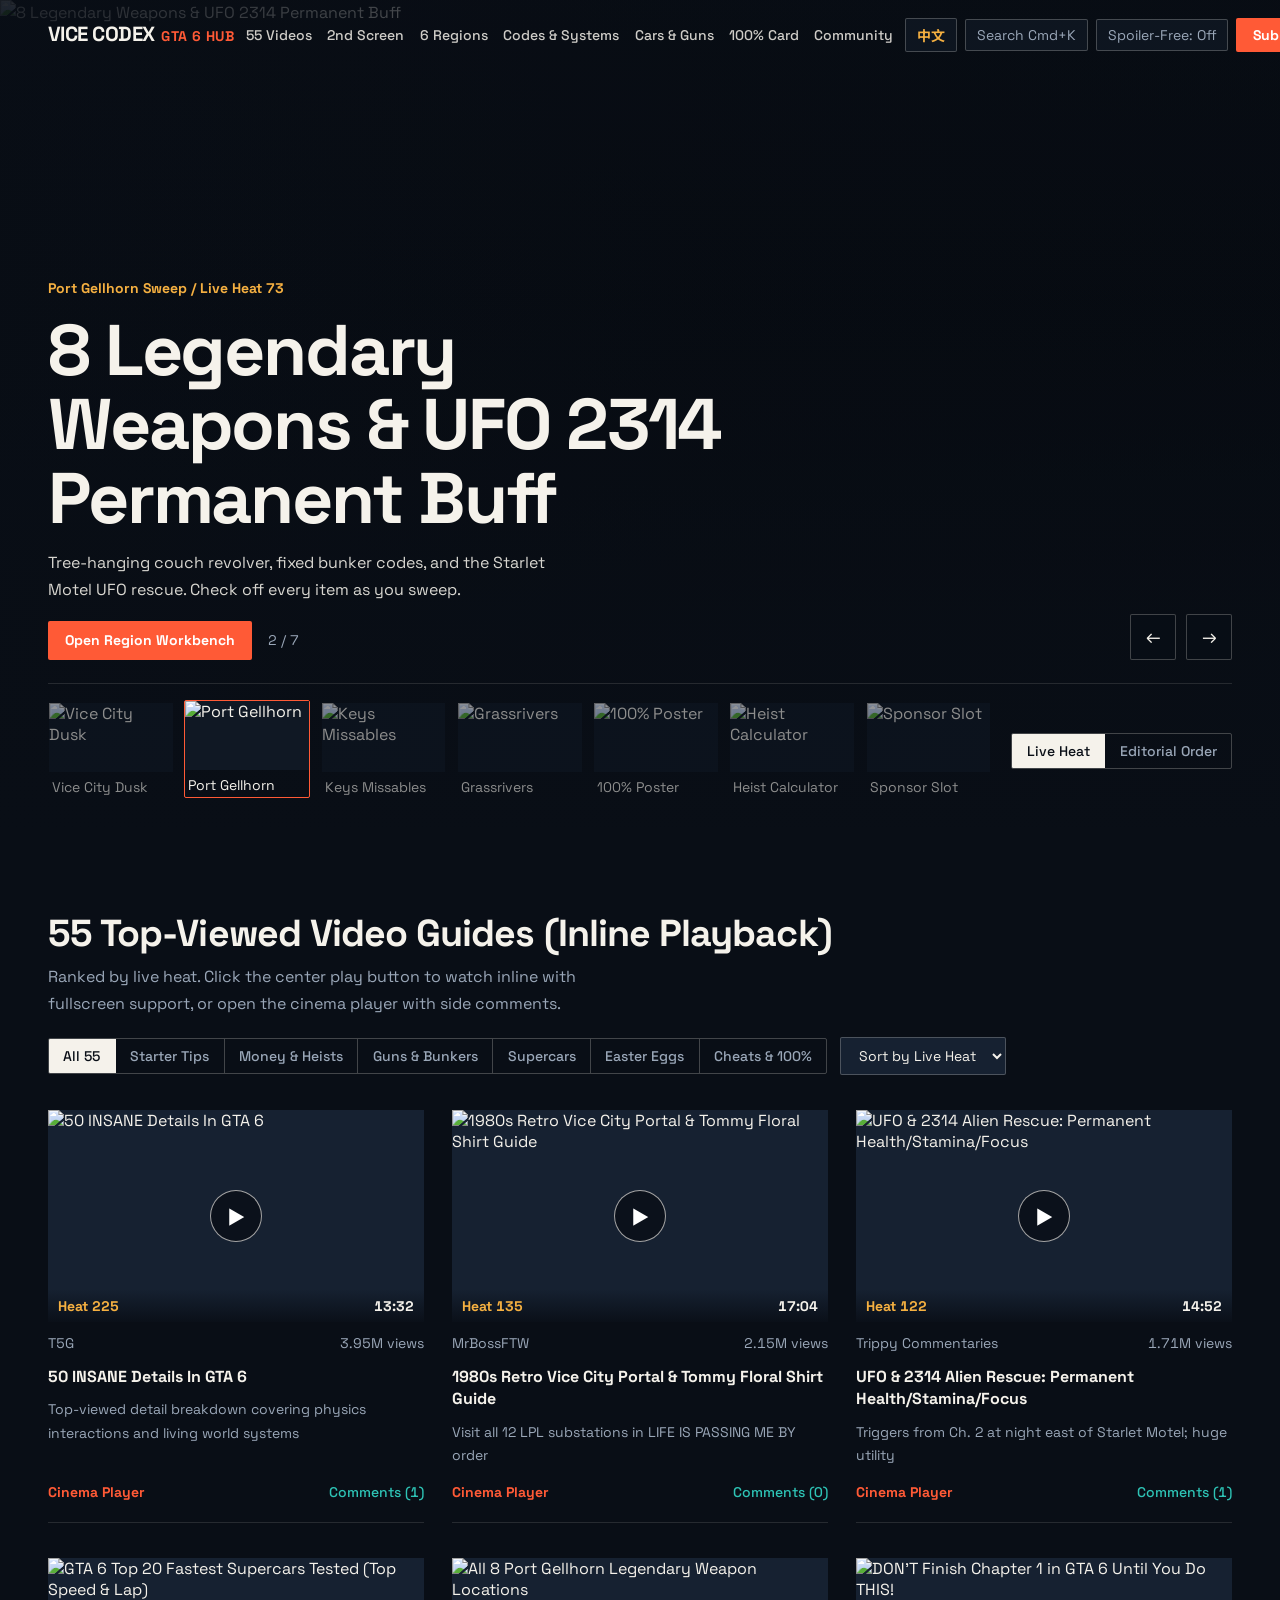
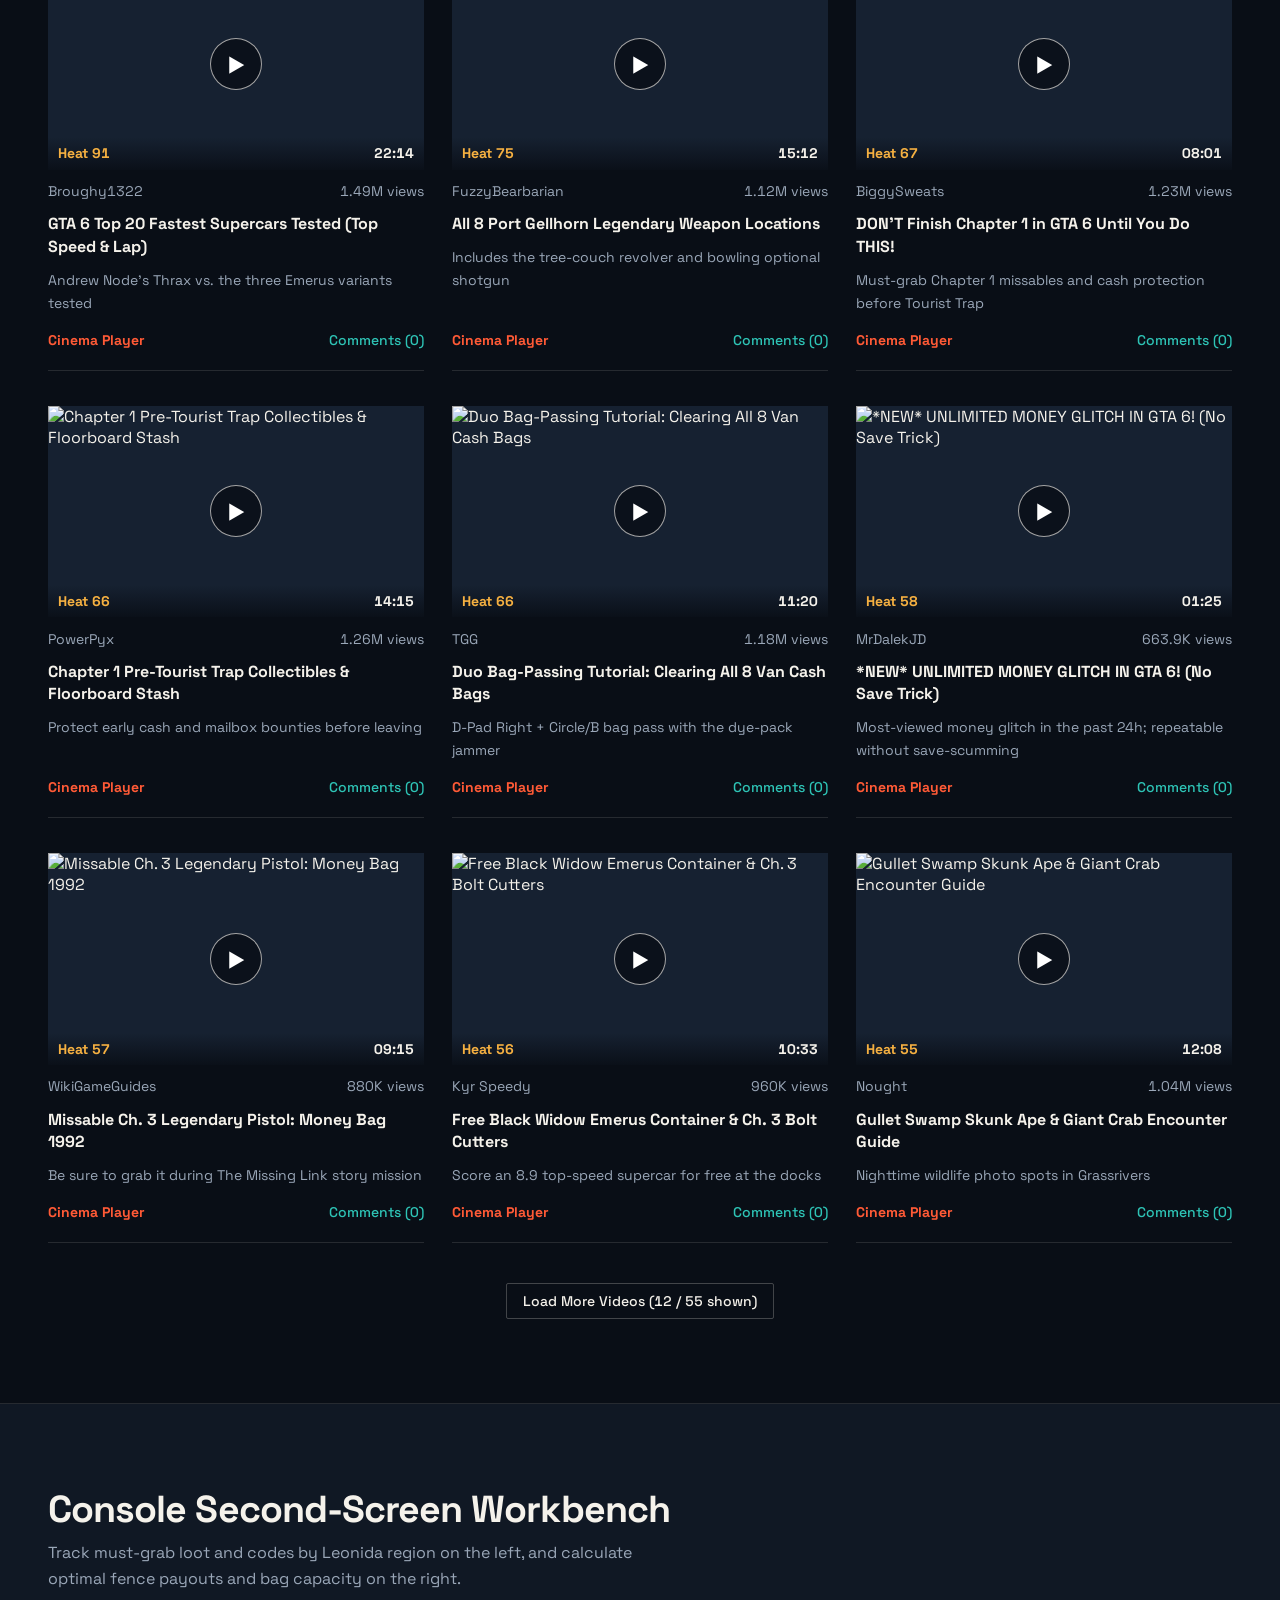
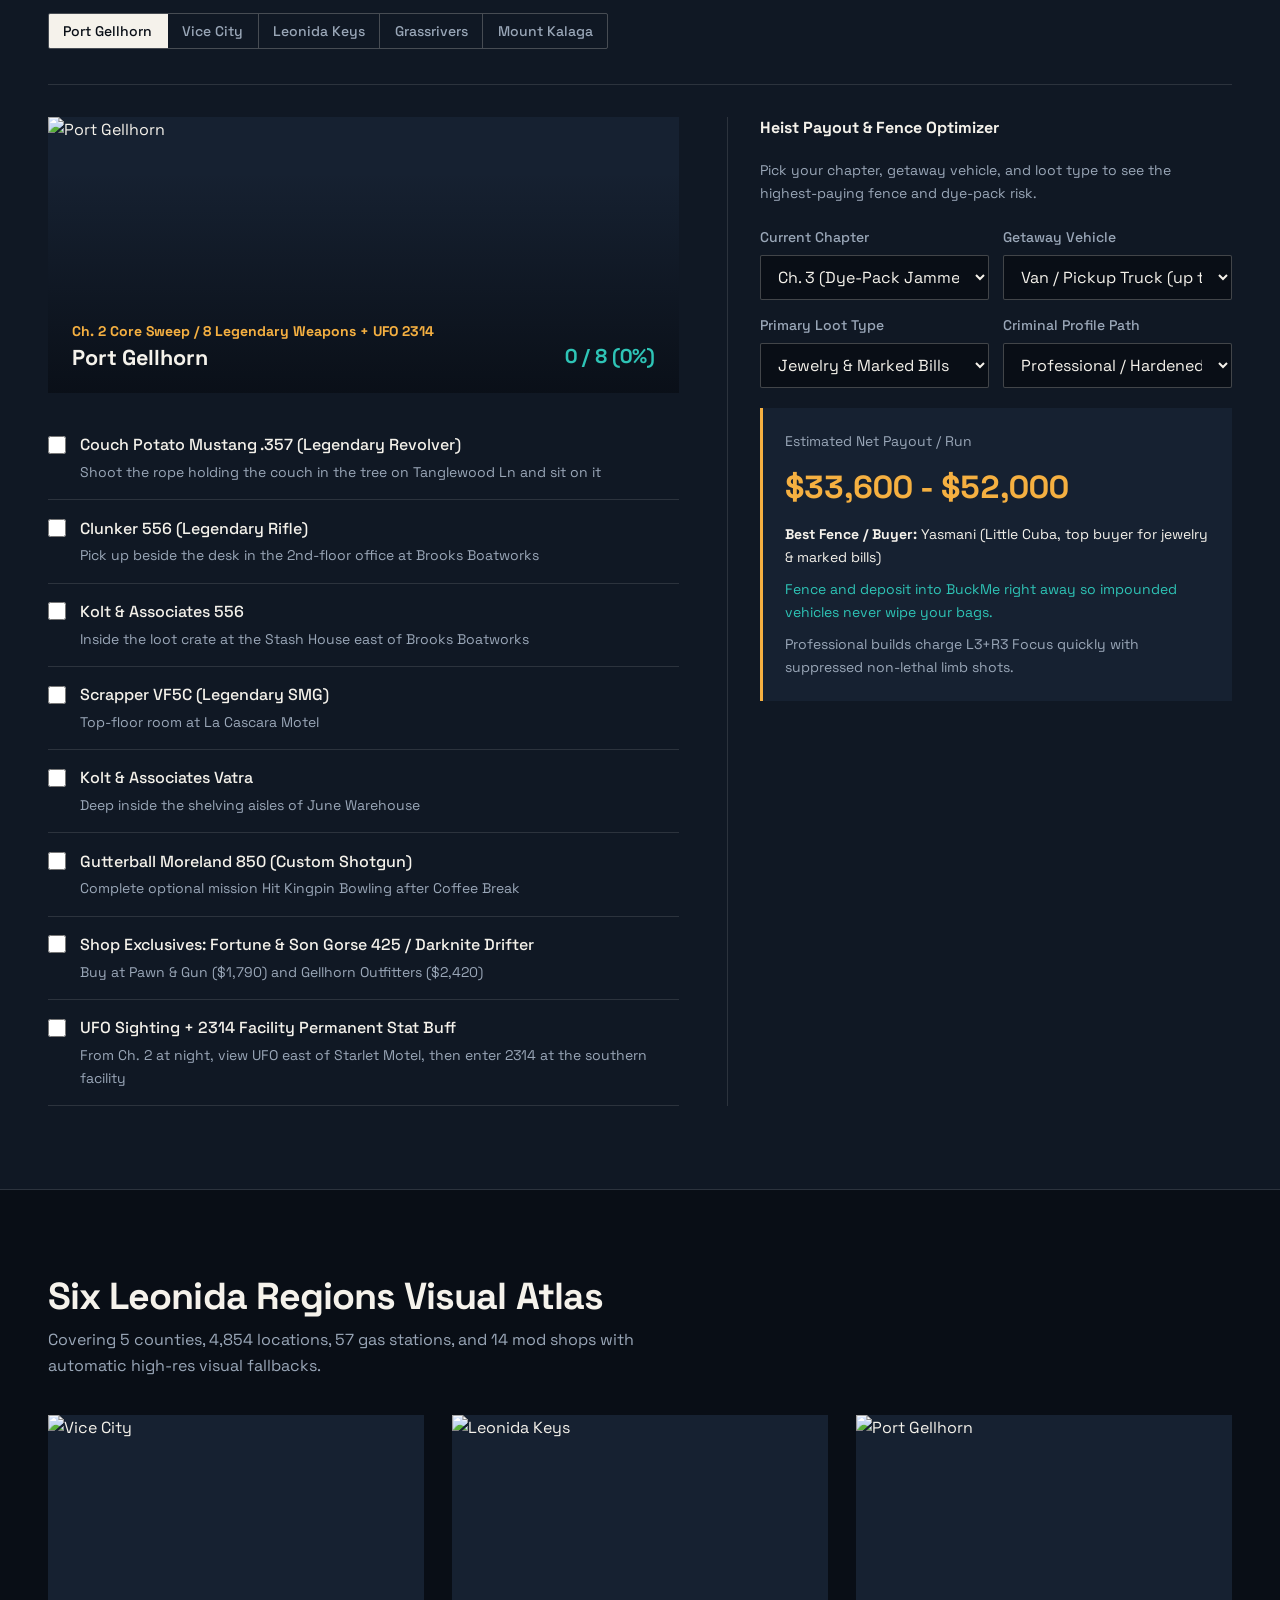
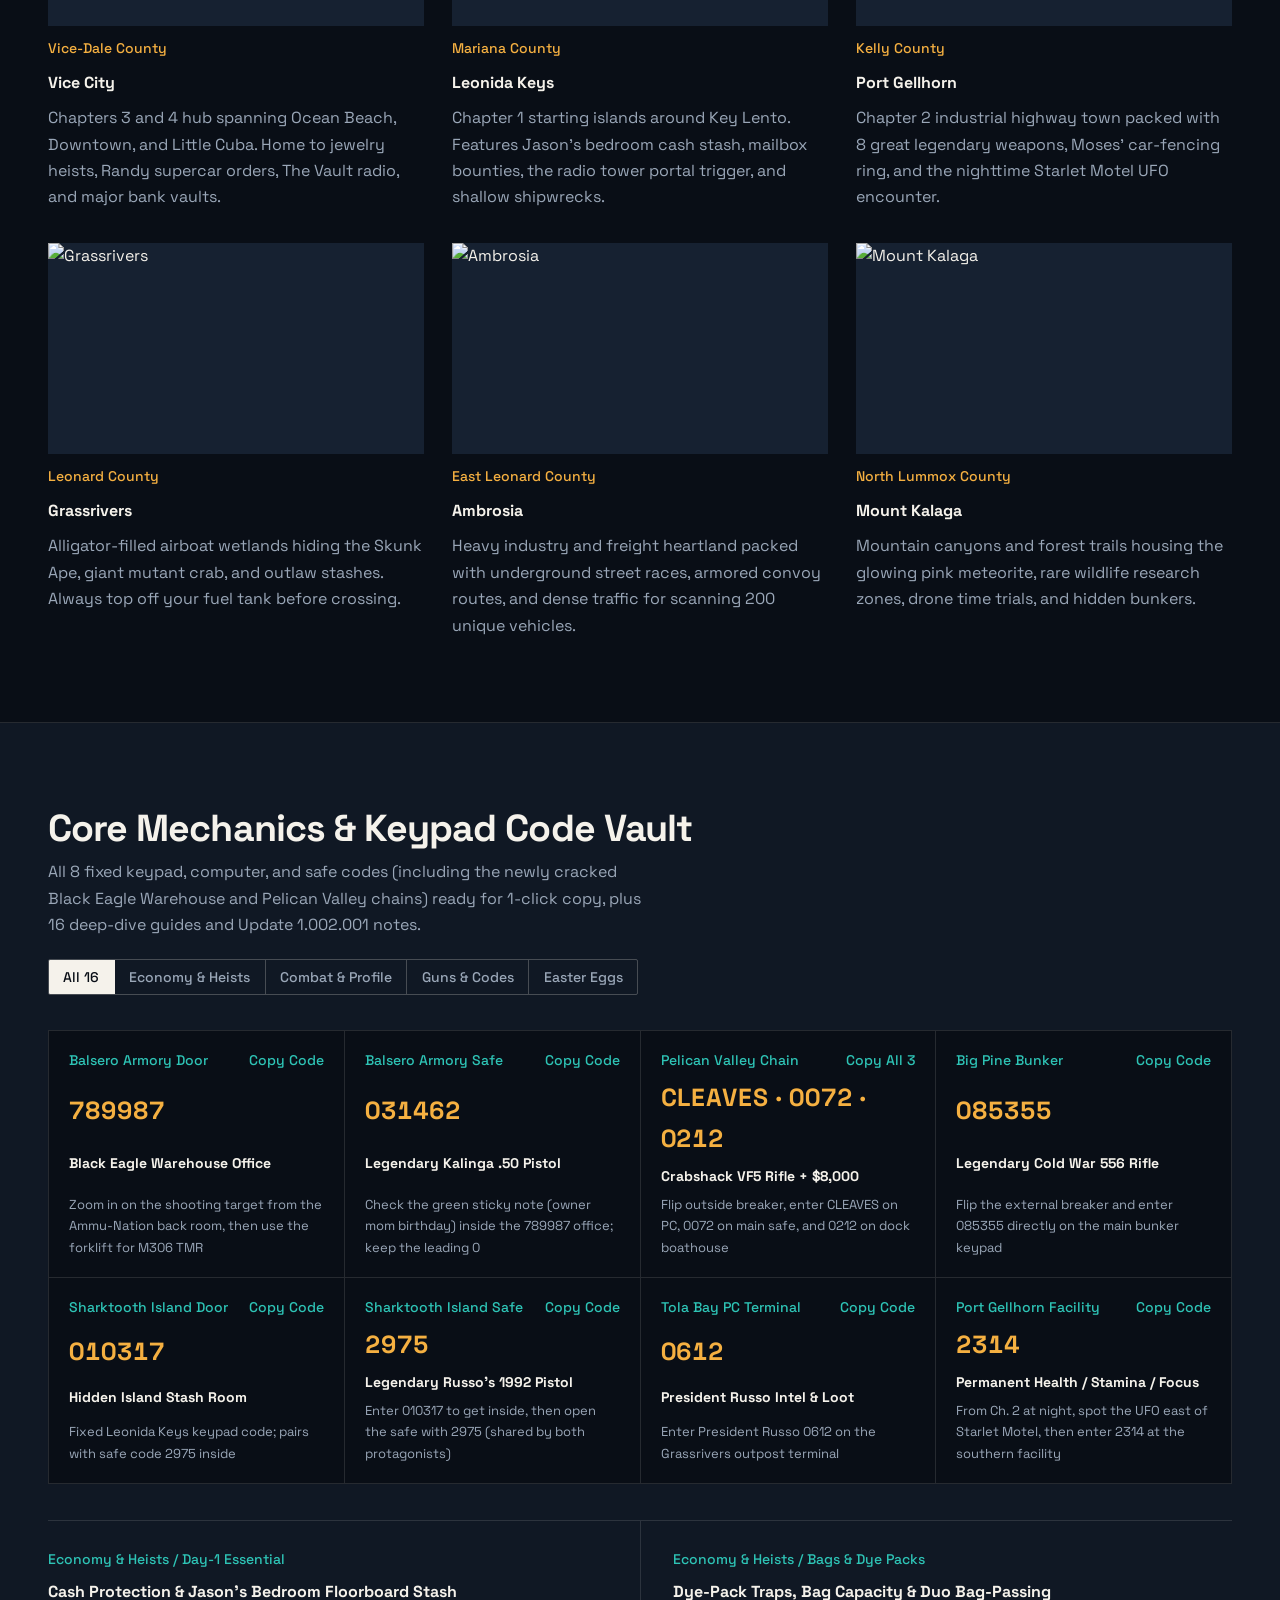
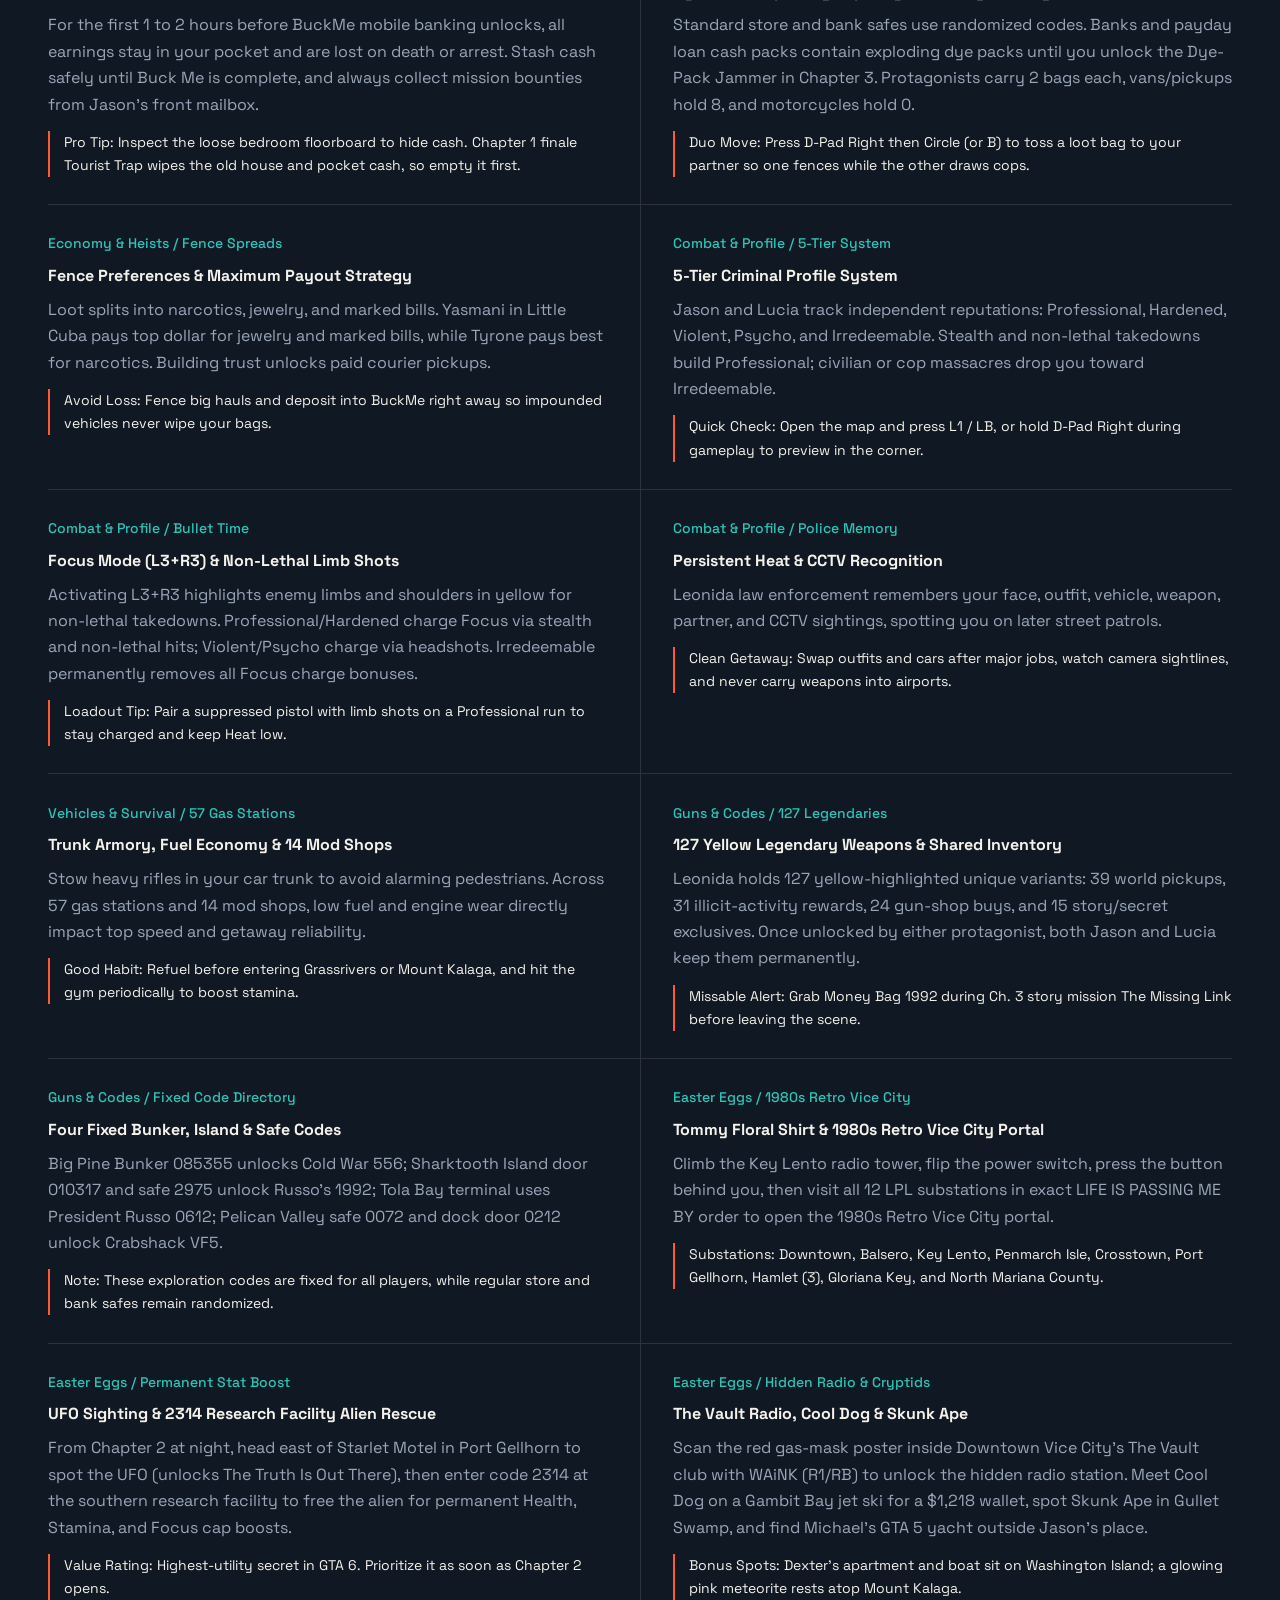
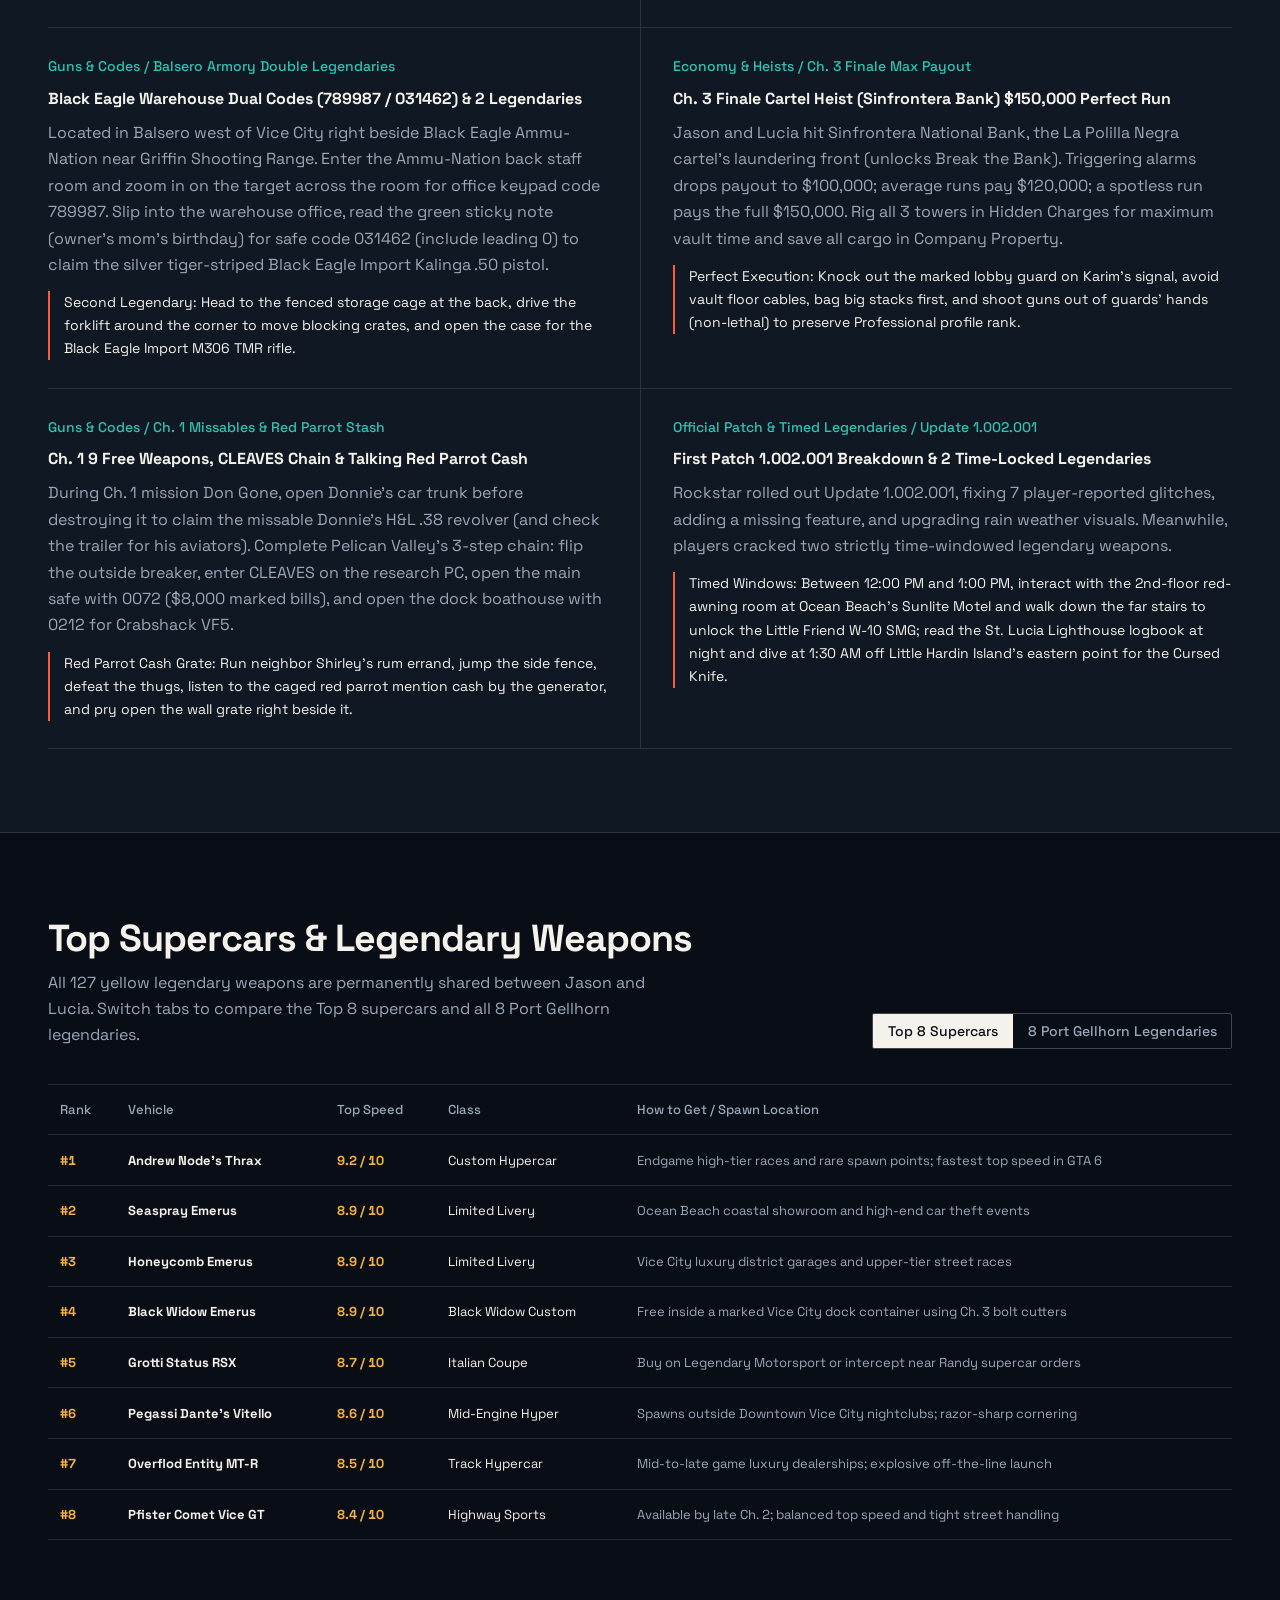
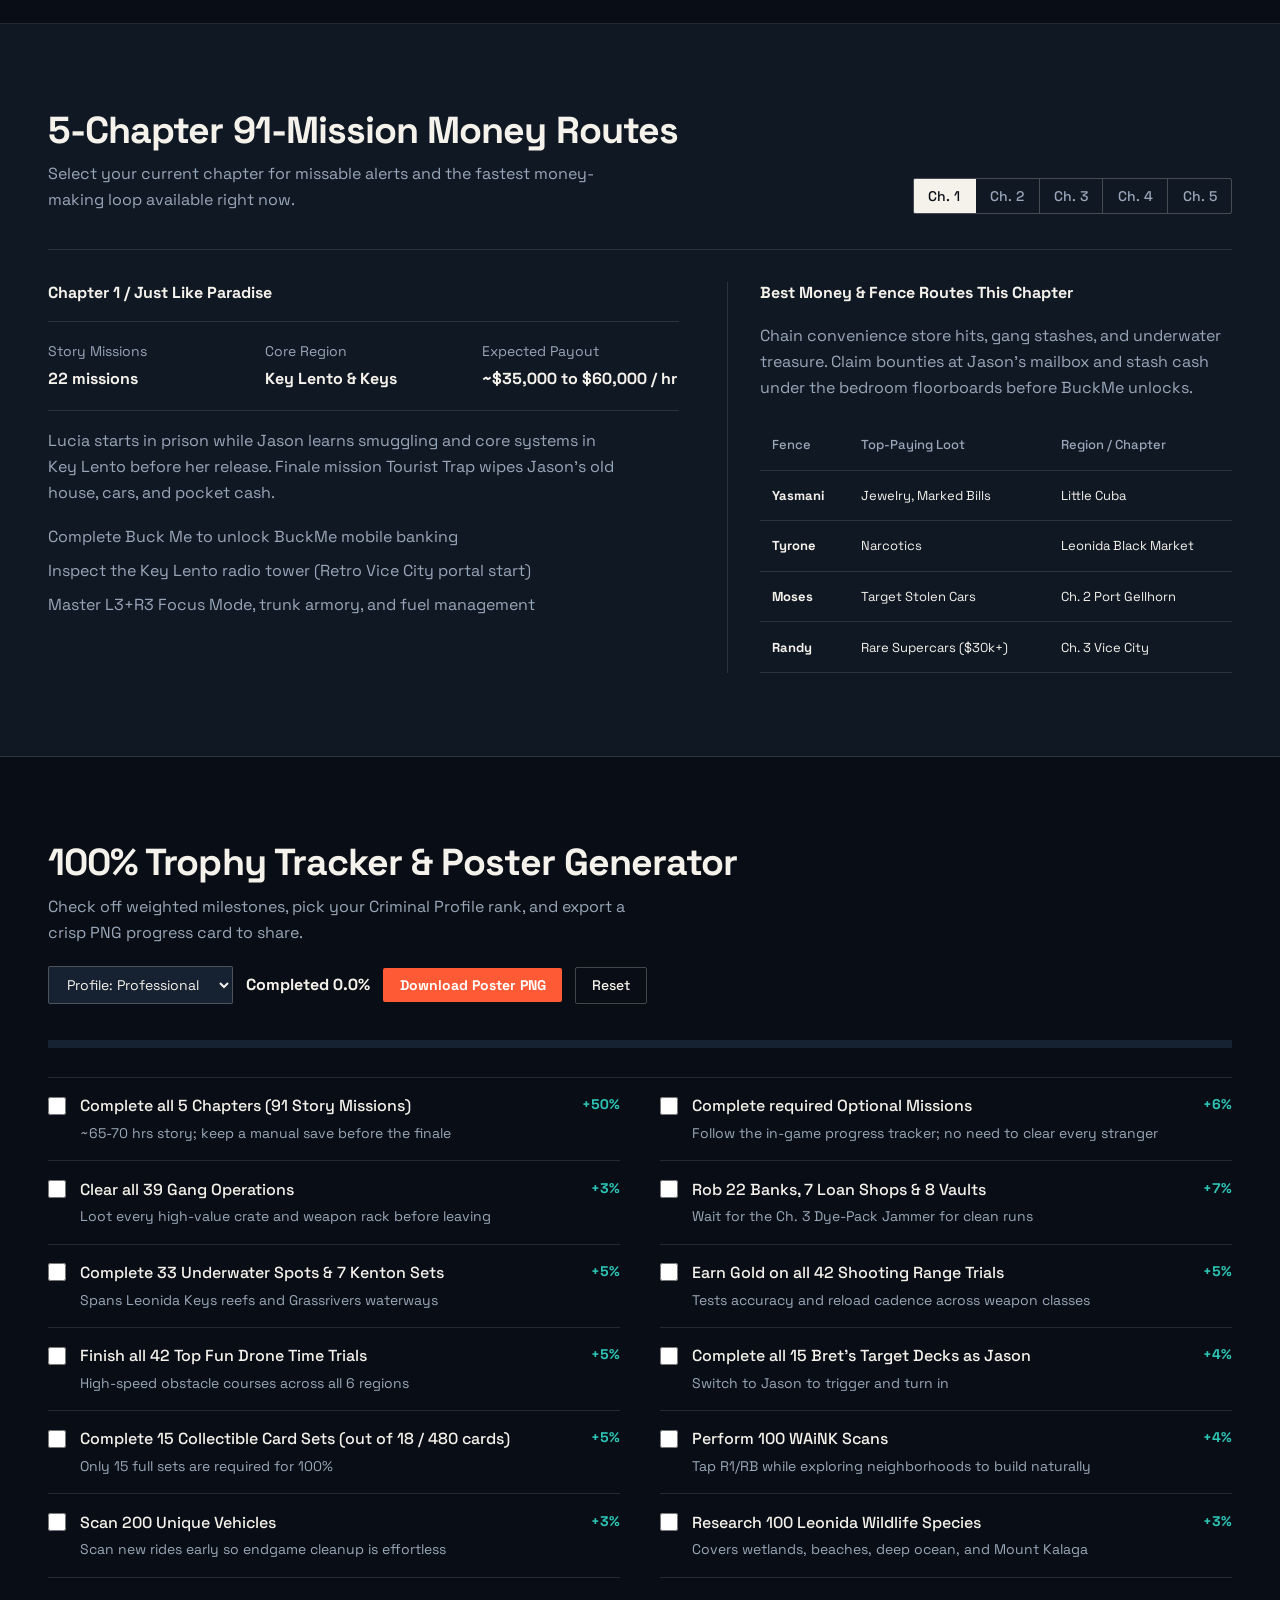
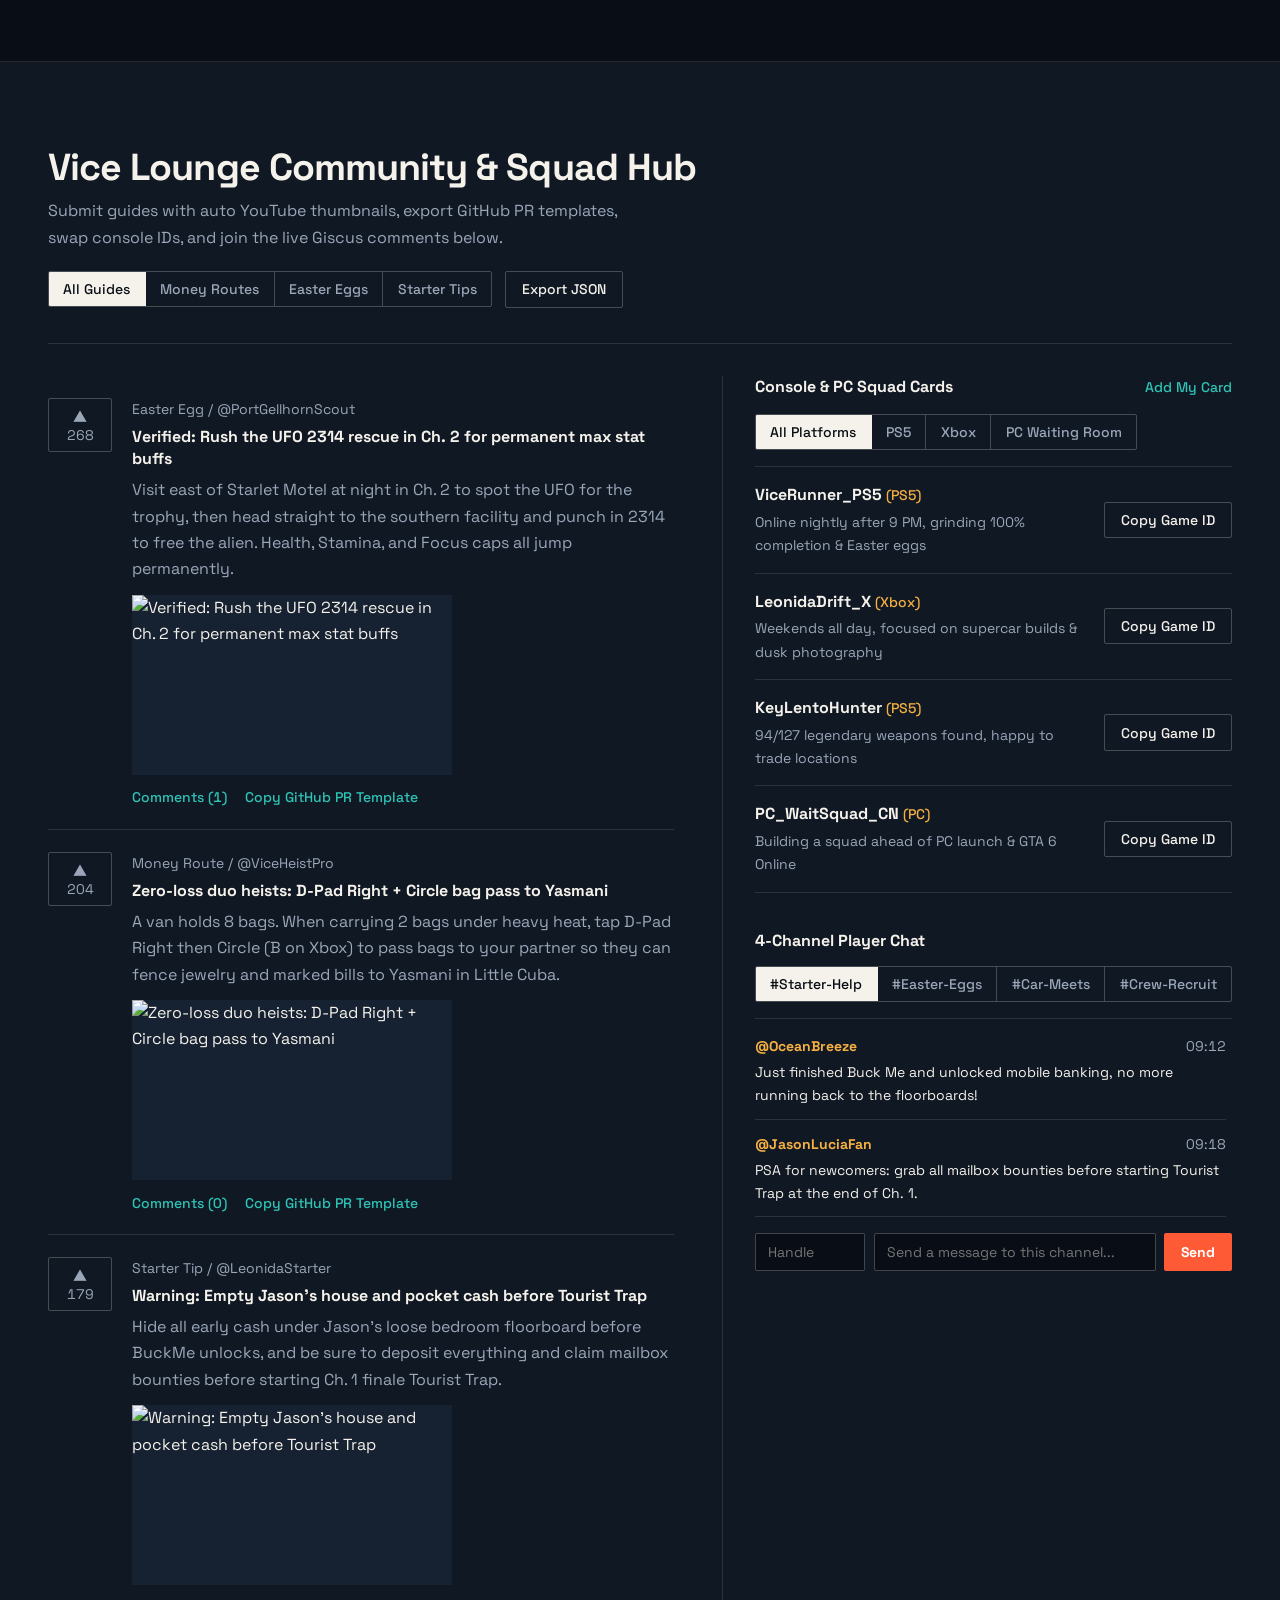
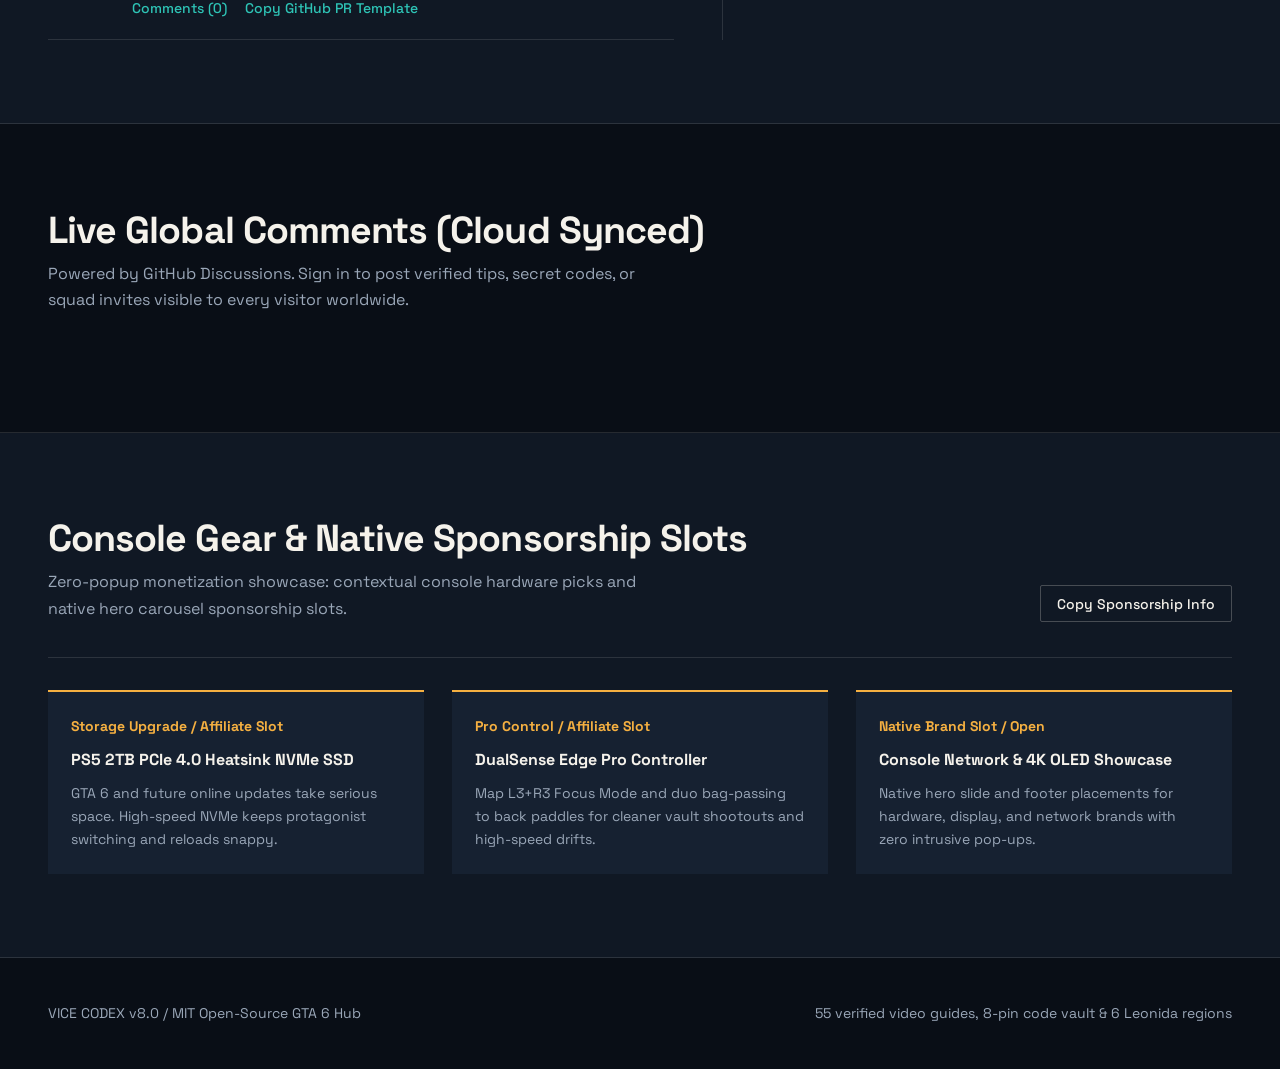
==== commit c9975783: "feat(i18n): add browser-language auto-detection, complete English version, and ZH/EN toggle button" ====
--- a/index.html
+++ b/index.html
@@ -28,6 +28,7 @@
         </ul>
       </nav>
       <div class="header-actions">
+        <button type="button" class="lang-toggle" id="langToggleBtn" aria-label="切换中英文">EN</button>
         <button type="button" class="search-trigger" id="openSearchBtn">搜索 Cmd+K</button>
         <button type="button" class="spoiler-toggle" id="spoilerToggle" aria-pressed="false">防剧透：关</button>
         <button type="button" class="btn-primary" id="openPublishBtn">发布攻略</button>
@@ -44,6 +45,7 @@
       <a href="#checklist">100% 奖杯与战绩卡</a>
       <a href="#lounge">Vice Lounge 社区交友</a>
       <div class="mobile-nav-tools">
+        <button type="button" class="btn-secondary" id="mobileLangToggleBtn">EN</button>
         <button type="button" class="btn-secondary" id="mobileSpoilerToggle" aria-pressed="false">防剧透：关</button>
         <button type="button" class="btn-secondary" id="mobileSearchBtn">全站搜索</button>
       </div>
@@ -523,6 +525,7 @@
   </aside>
 
   <div class="toast" id="toast" role="status" aria-live="polite"></div>
+  <script src="./i18n-en.js"></script>
   <script src="./app.js"></script>
 </body>
 </html>
--- a/styles.css
+++ b/styles.css
@@ -37,8 +37,9 @@
 .nav-links a { font-size: var(--text-sm); font-weight: 500; color: rgba(245, 242, 235, 0.84); white-space: nowrap; transition: color 160ms var(--ease-out); }
 .nav-links a:hover { color: var(--text-primary); }
 .header-actions { display: flex; align-items: center; gap: 0.5rem; flex-shrink: 0; }
-.search-trigger, .spoiler-toggle { display: inline-flex; align-items: center; gap: 0.35rem; background-color: rgba(16, 24, 36, 0.75); border: 1px solid var(--hairline-strong); border-radius: 2px; padding: 0.4rem 0.68rem; font-size: var(--text-sm); color: var(--text-muted); cursor: pointer; white-space: nowrap; transition: border-color 160ms var(--ease-out), color 160ms var(--ease-out), background-color 160ms var(--ease-out); }
-.search-trigger:hover { border-color: var(--text-primary); color: var(--text-primary); }
+.search-trigger, .spoiler-toggle, .lang-toggle { display: inline-flex; align-items: center; gap: 0.35rem; background-color: rgba(16, 24, 36, 0.75); border: 1px solid var(--hairline-strong); border-radius: 2px; padding: 0.4rem 0.68rem; font-size: var(--text-sm); color: var(--text-muted); cursor: pointer; white-space: nowrap; transition: border-color 160ms var(--ease-out), color 160ms var(--ease-out), background-color 160ms var(--ease-out); }
+.search-trigger:hover, .lang-toggle:hover { border-color: var(--text-primary); color: var(--text-primary); }
+.lang-toggle { color: var(--accent-gold); font-weight: 700; }
 .spoiler-toggle[aria-pressed="true"] { border-color: var(--accent-teal); color: var(--text-primary); background-color: rgba(46, 196, 182, 0.18); }
 .btn-primary { display: inline-flex; align-items: center; justify-content: center; background-color: var(--accent); color: #FFFFFF; border: 0; border-radius: 2px; padding: 0.5rem 1.05rem; font-size: var(--text-sm); font-weight: 700; cursor: pointer; white-space: nowrap; transition: background-color 180ms var(--ease-out), transform 180ms var(--ease-out); }
 .btn-primary:hover { background-color: var(--accent-hover); transform: translateY(-1px); }
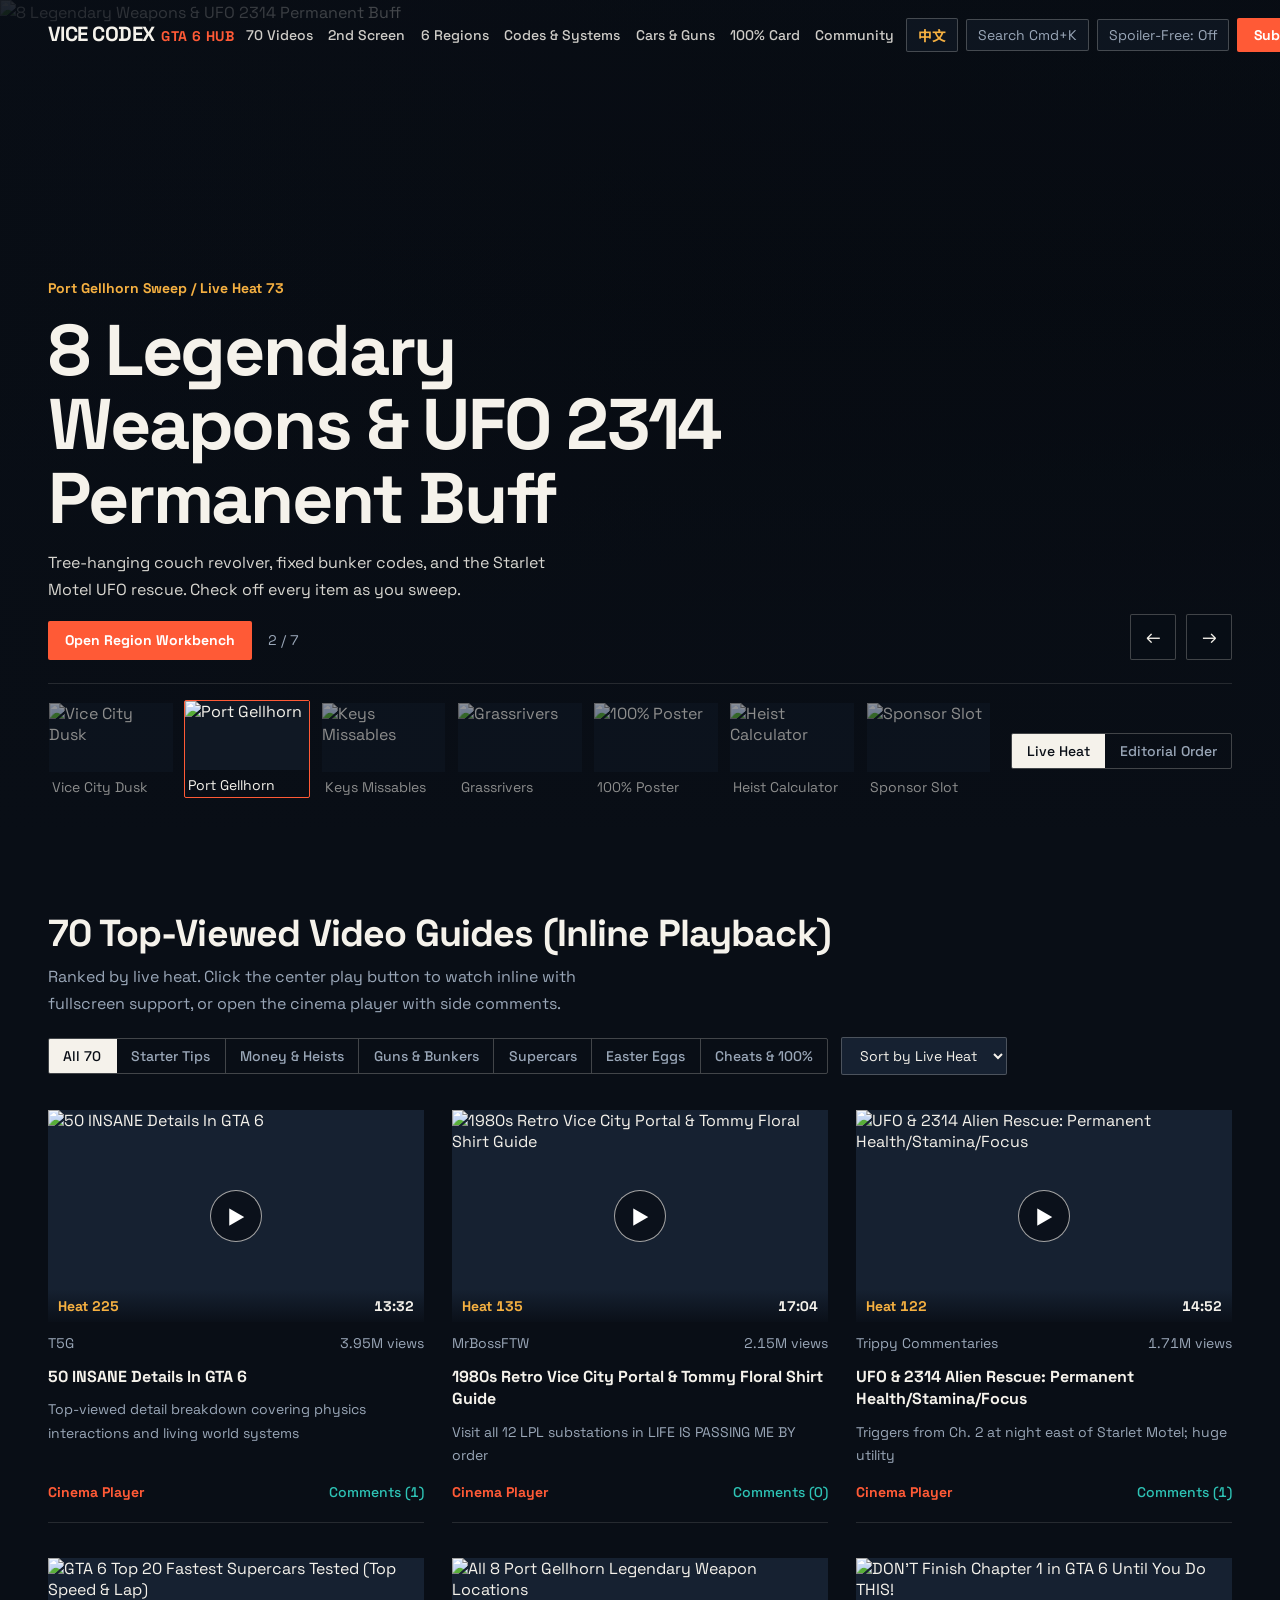
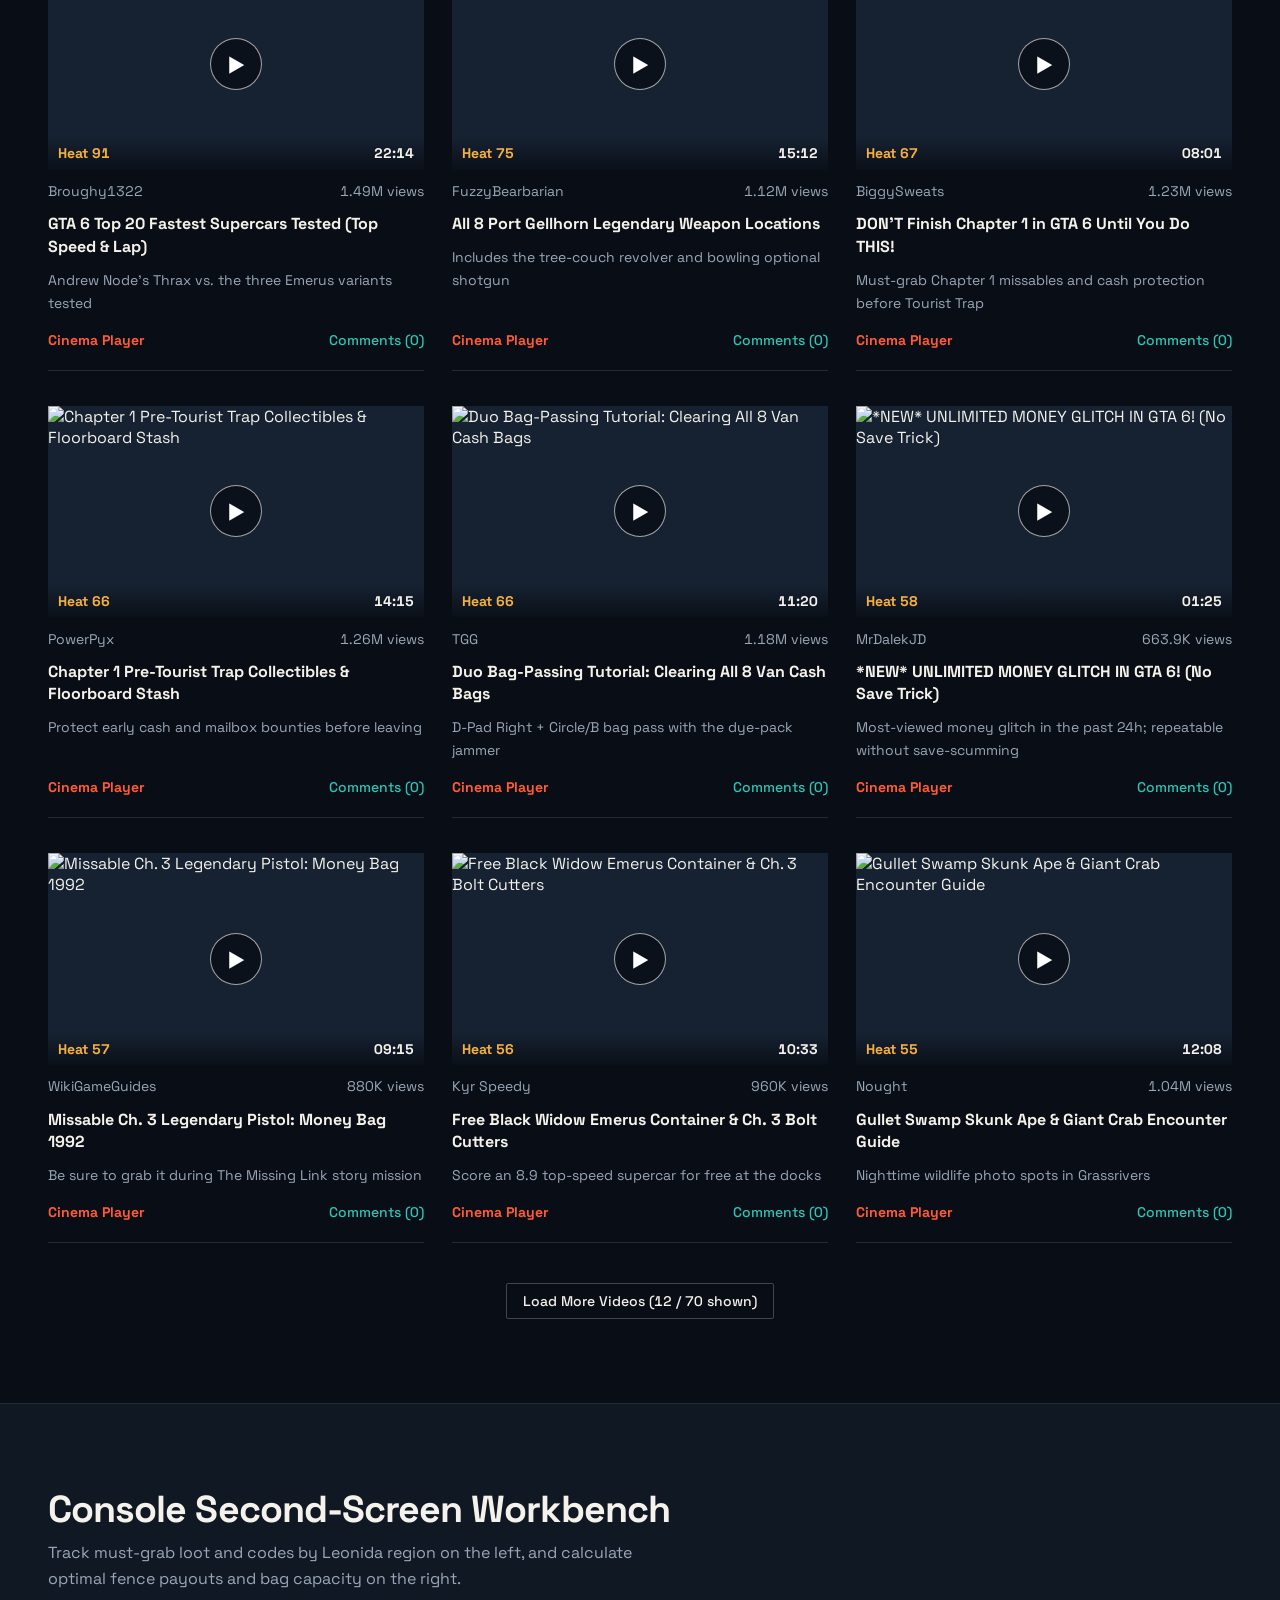
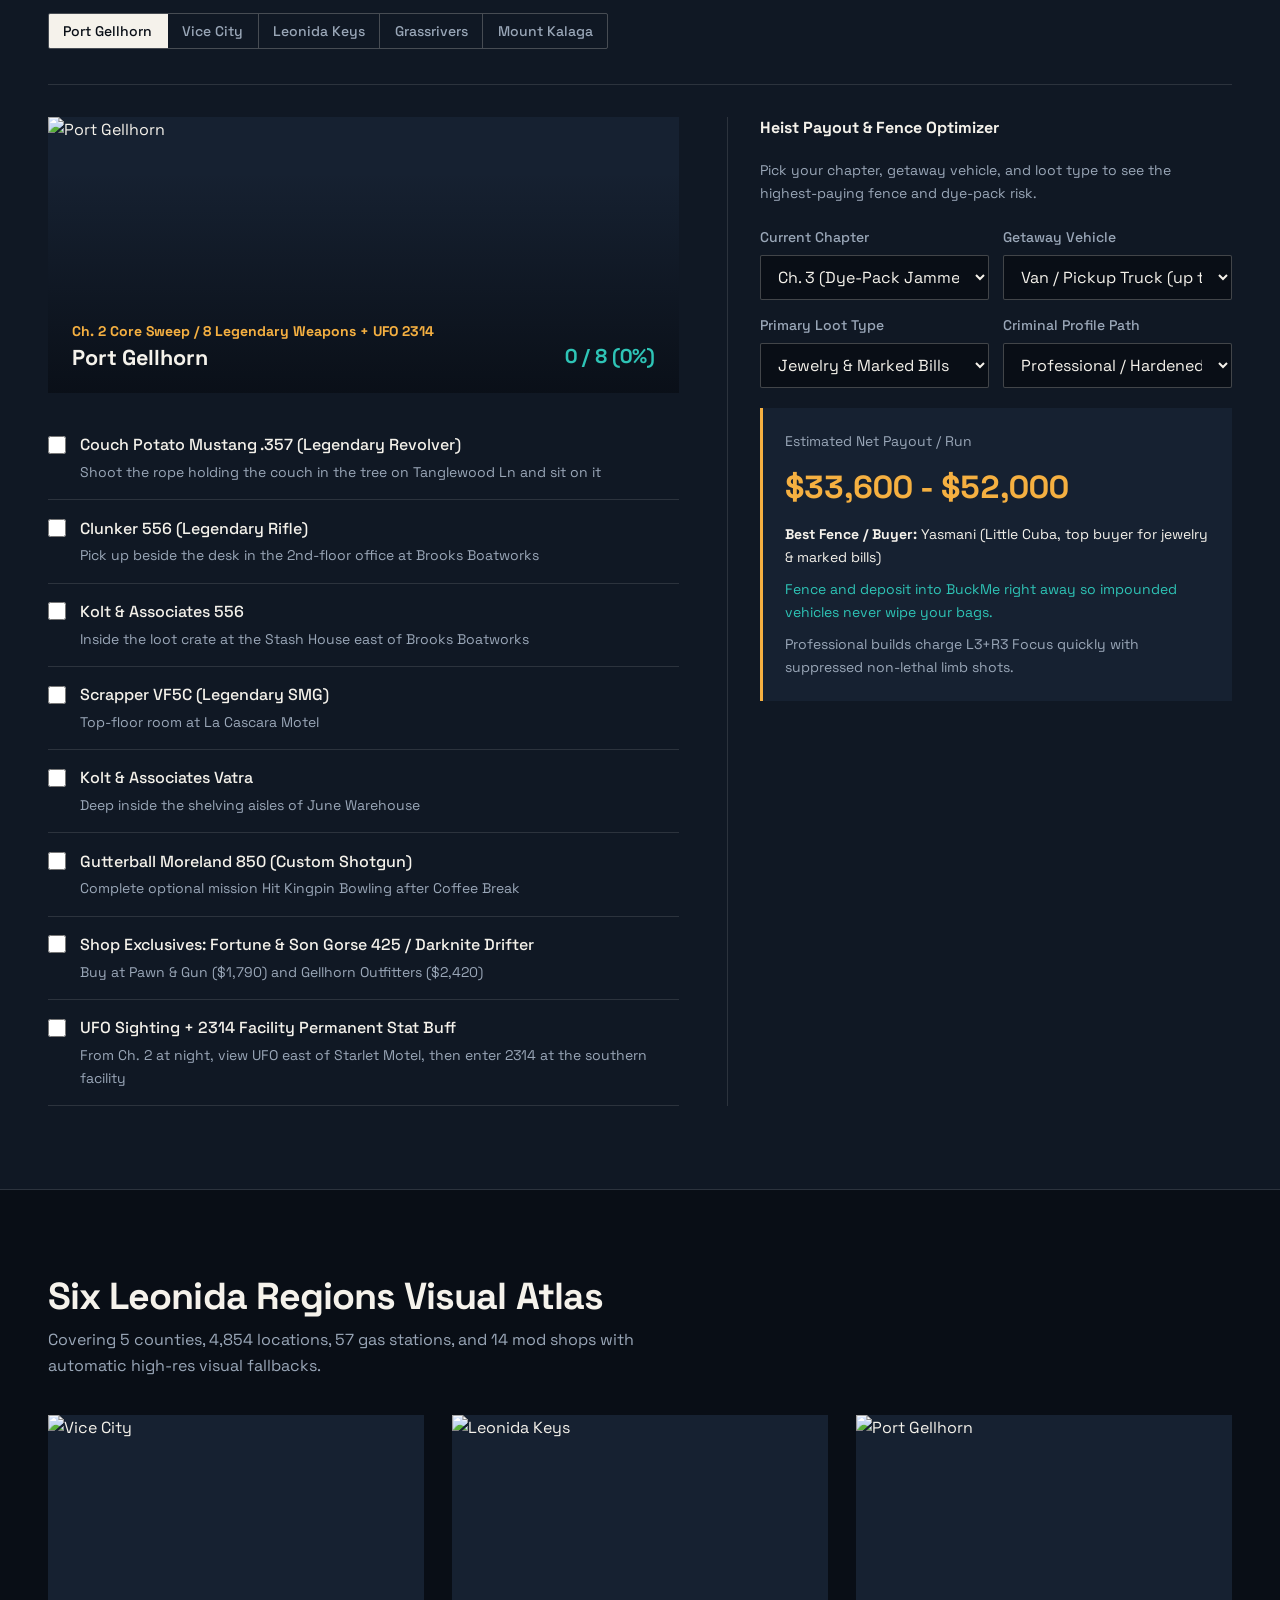
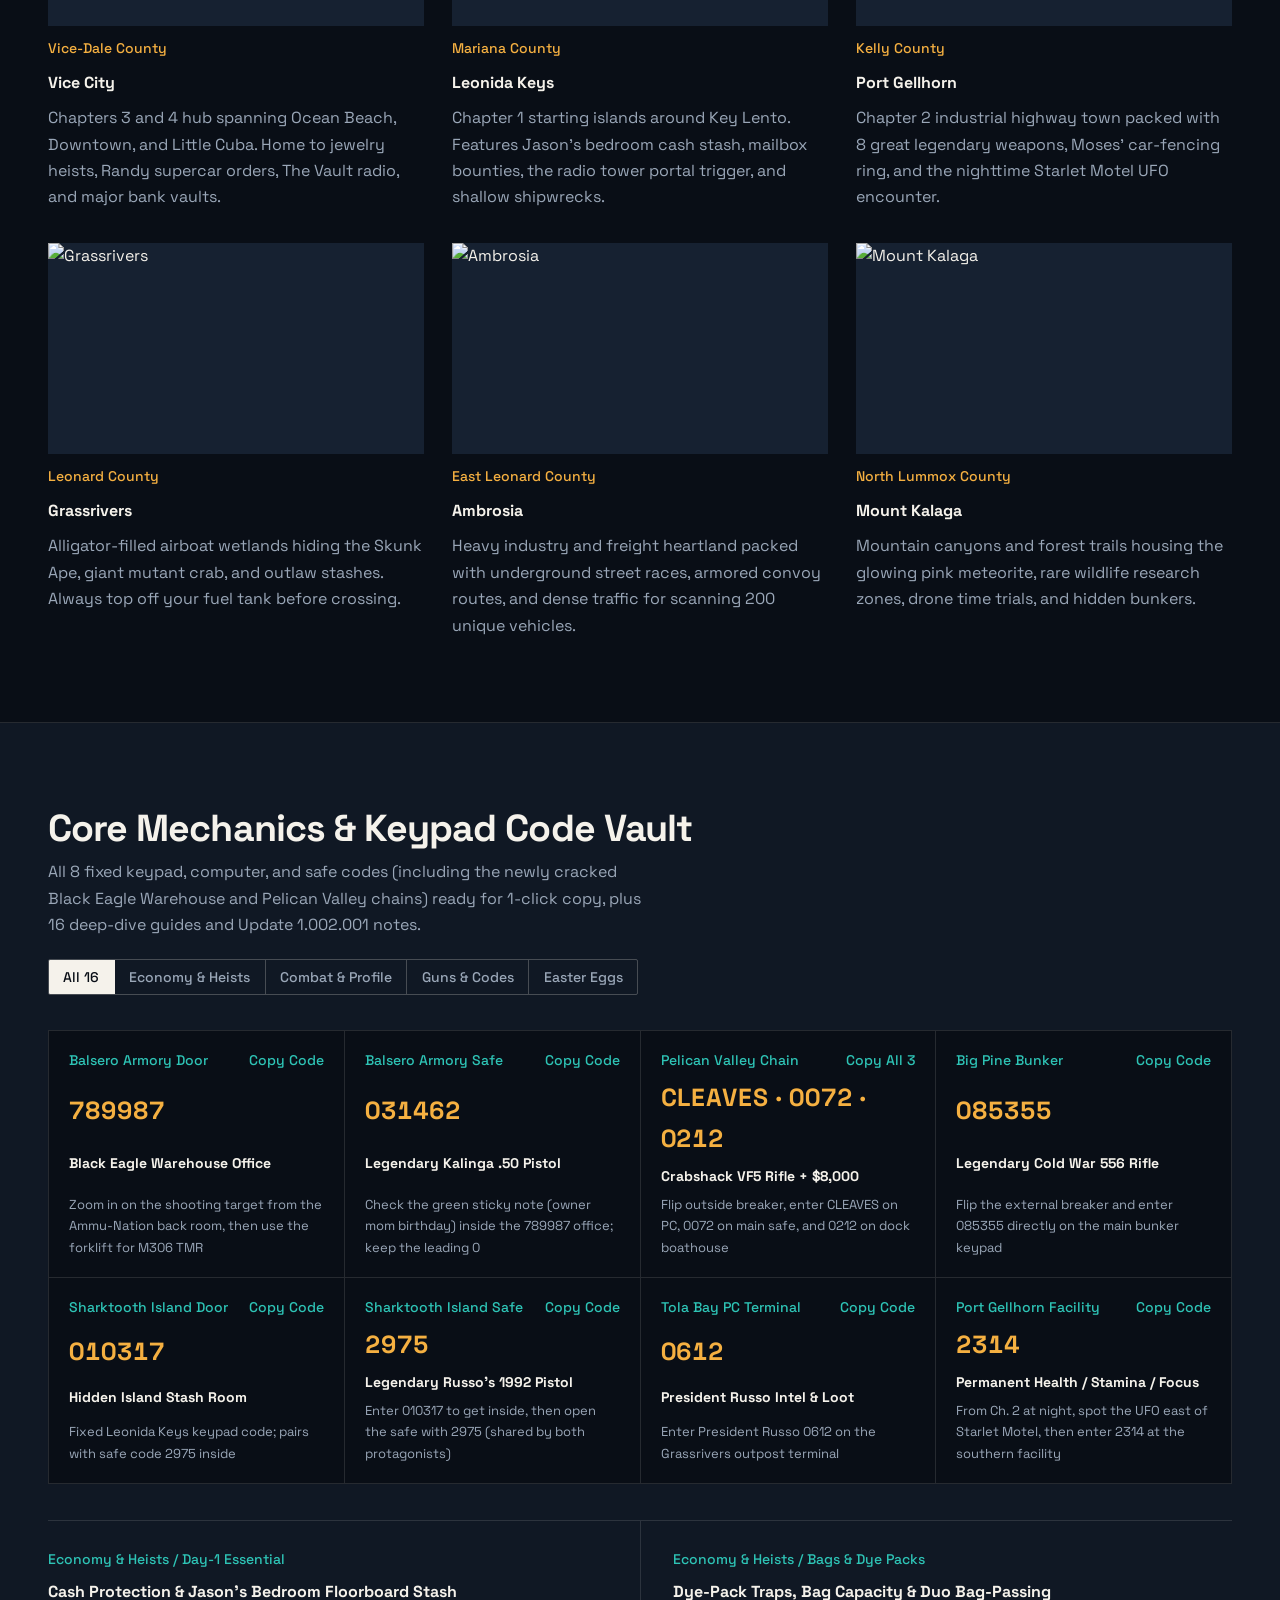
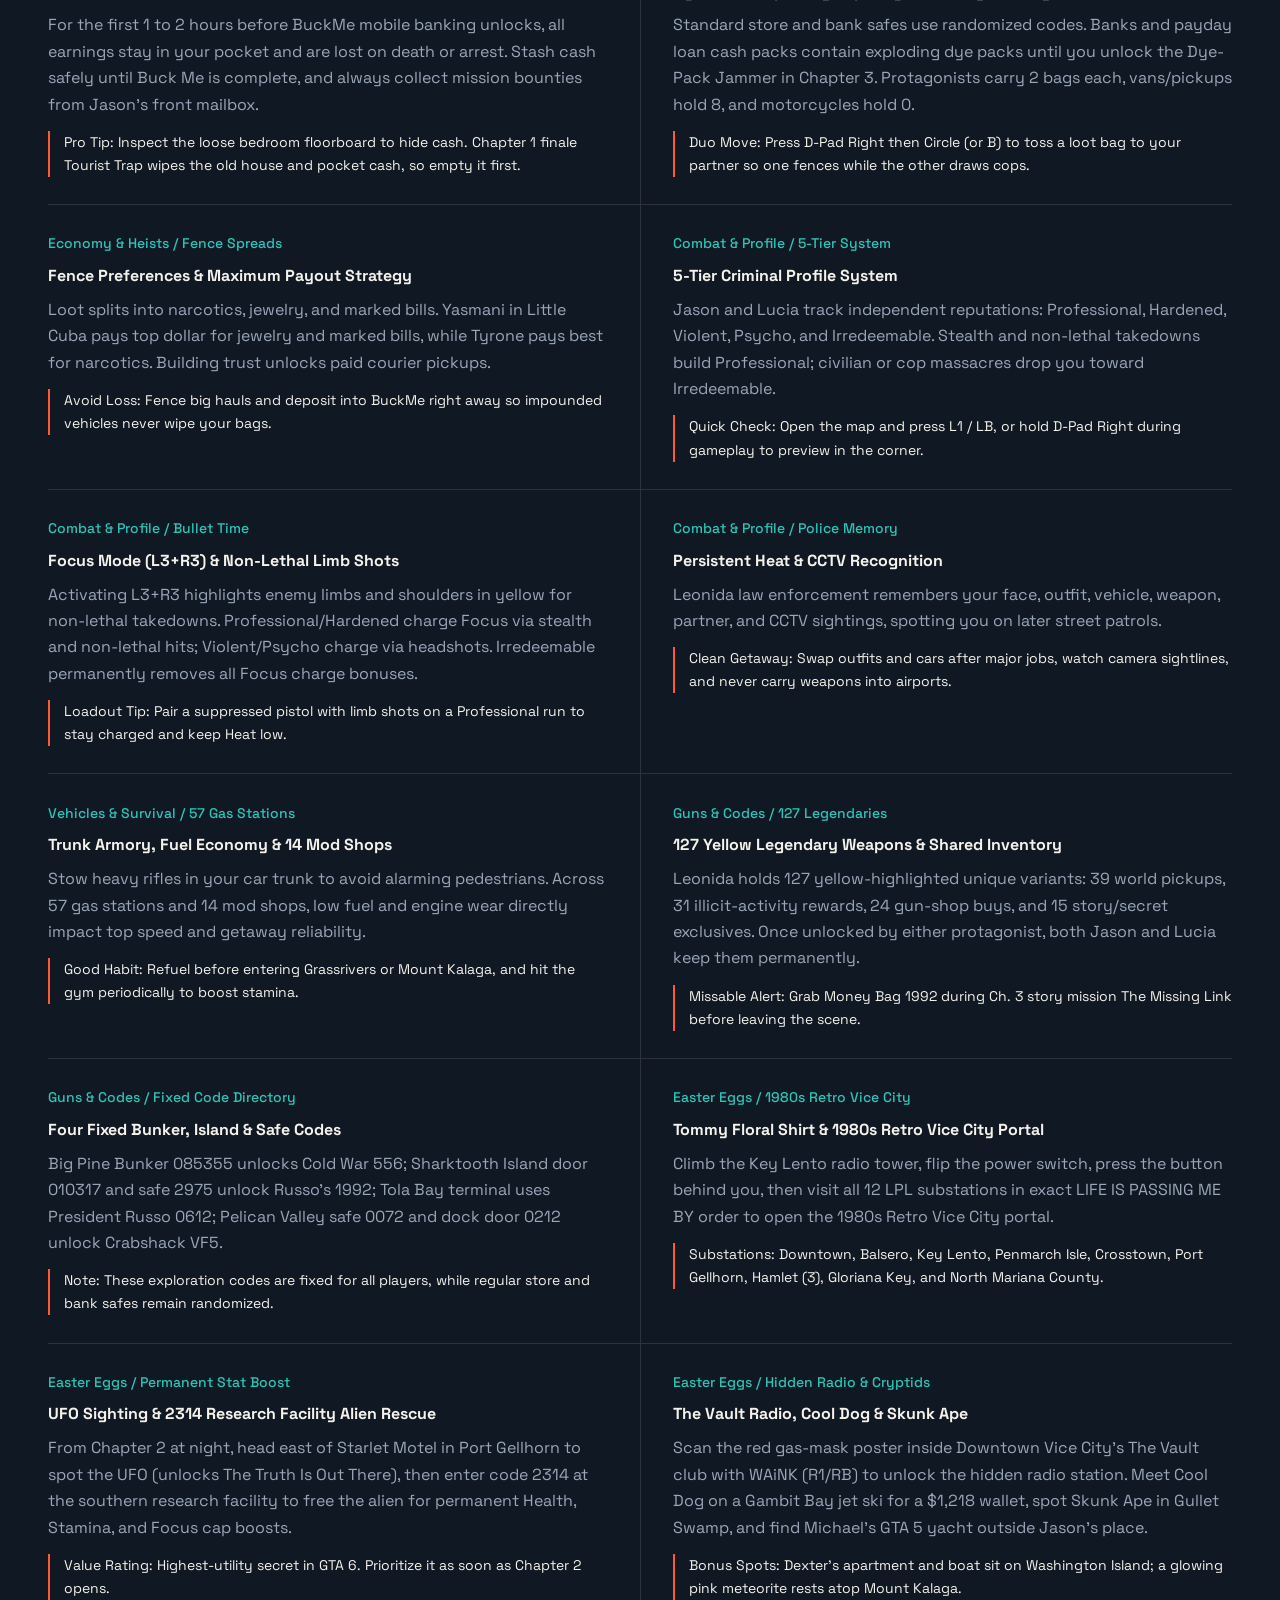
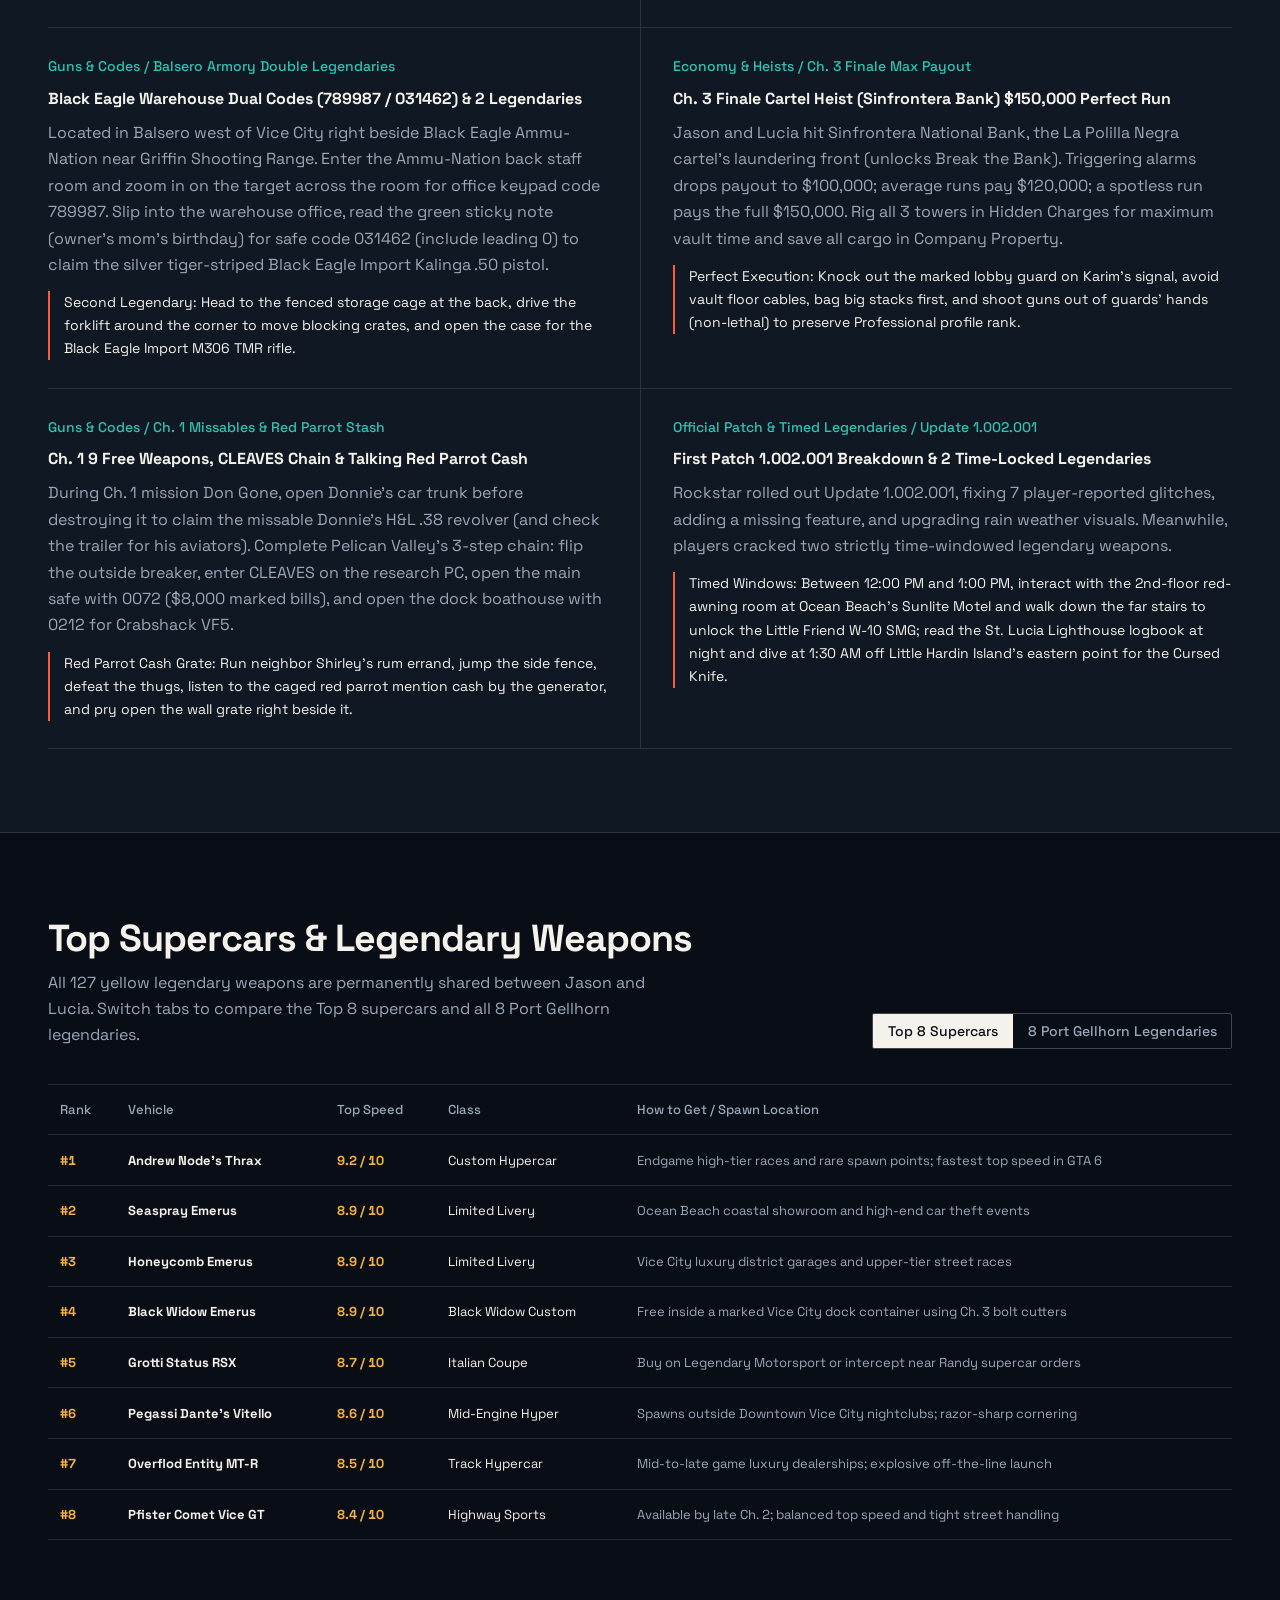
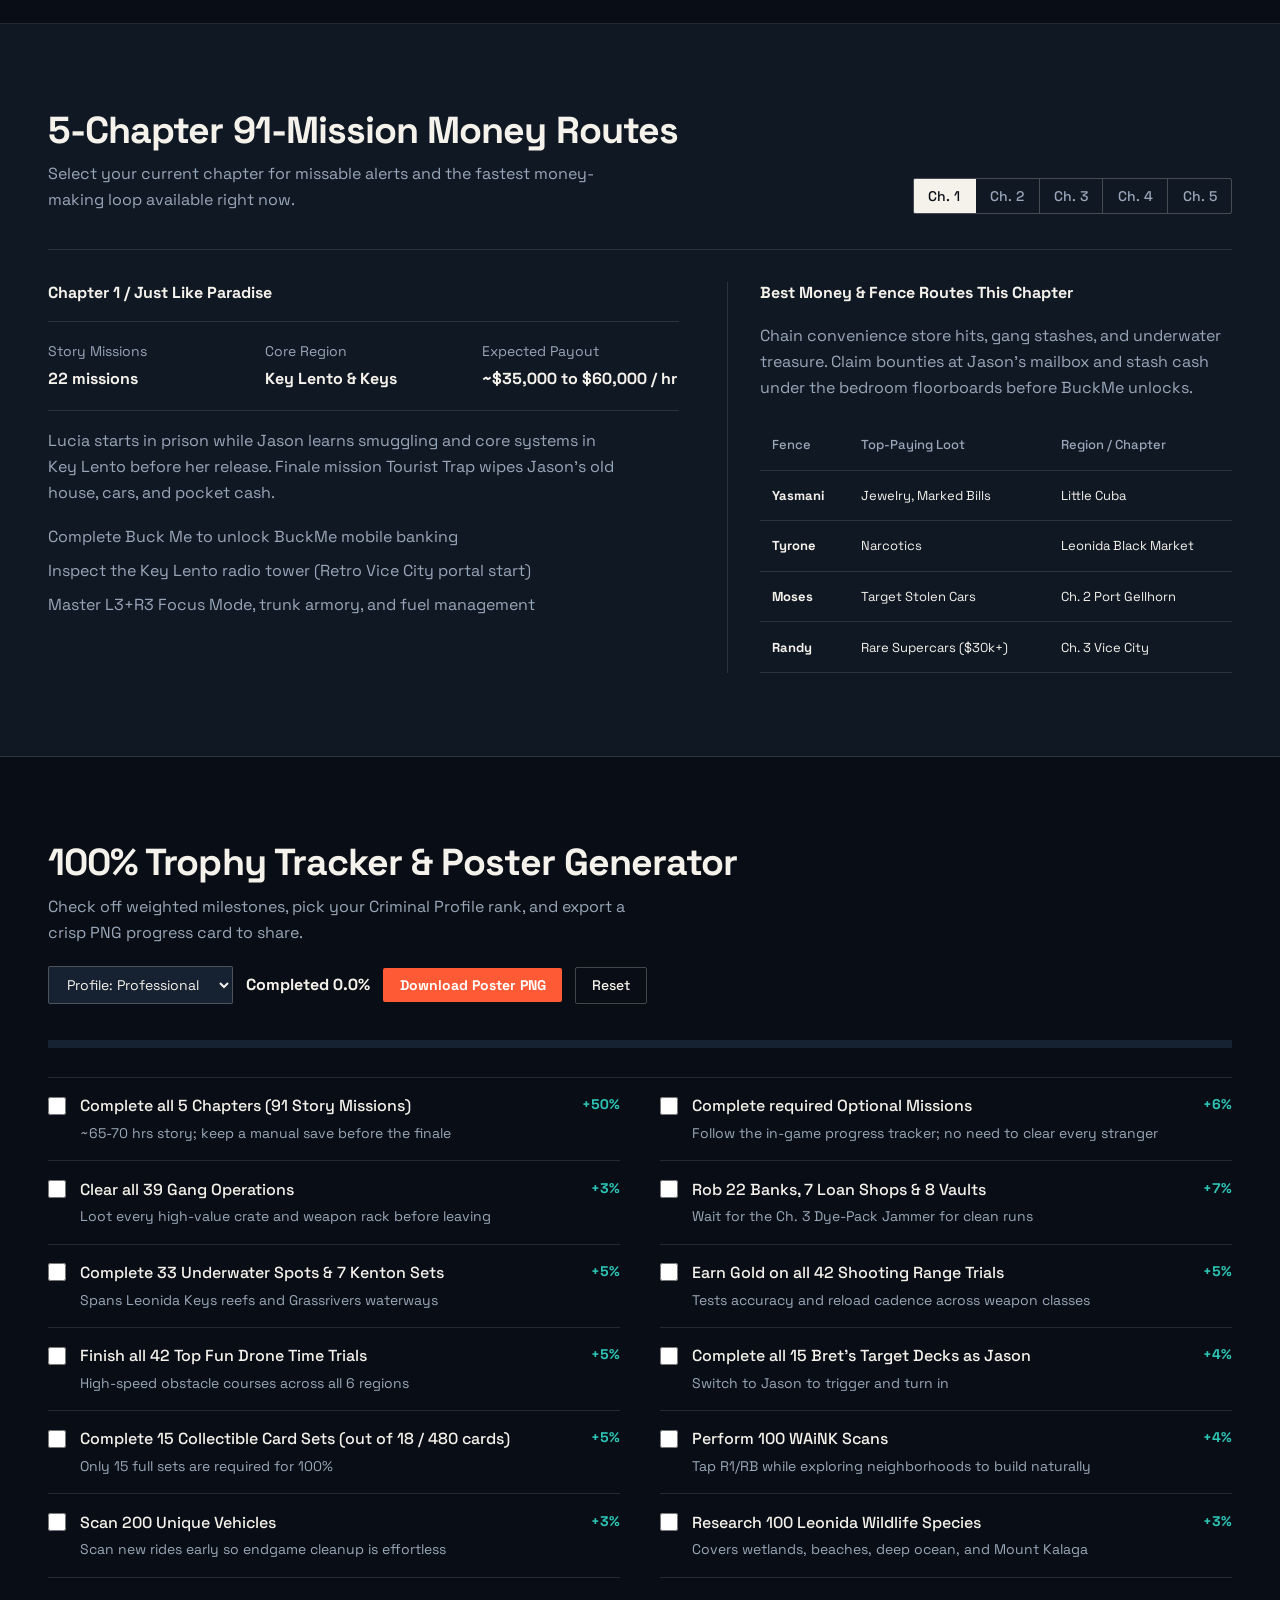
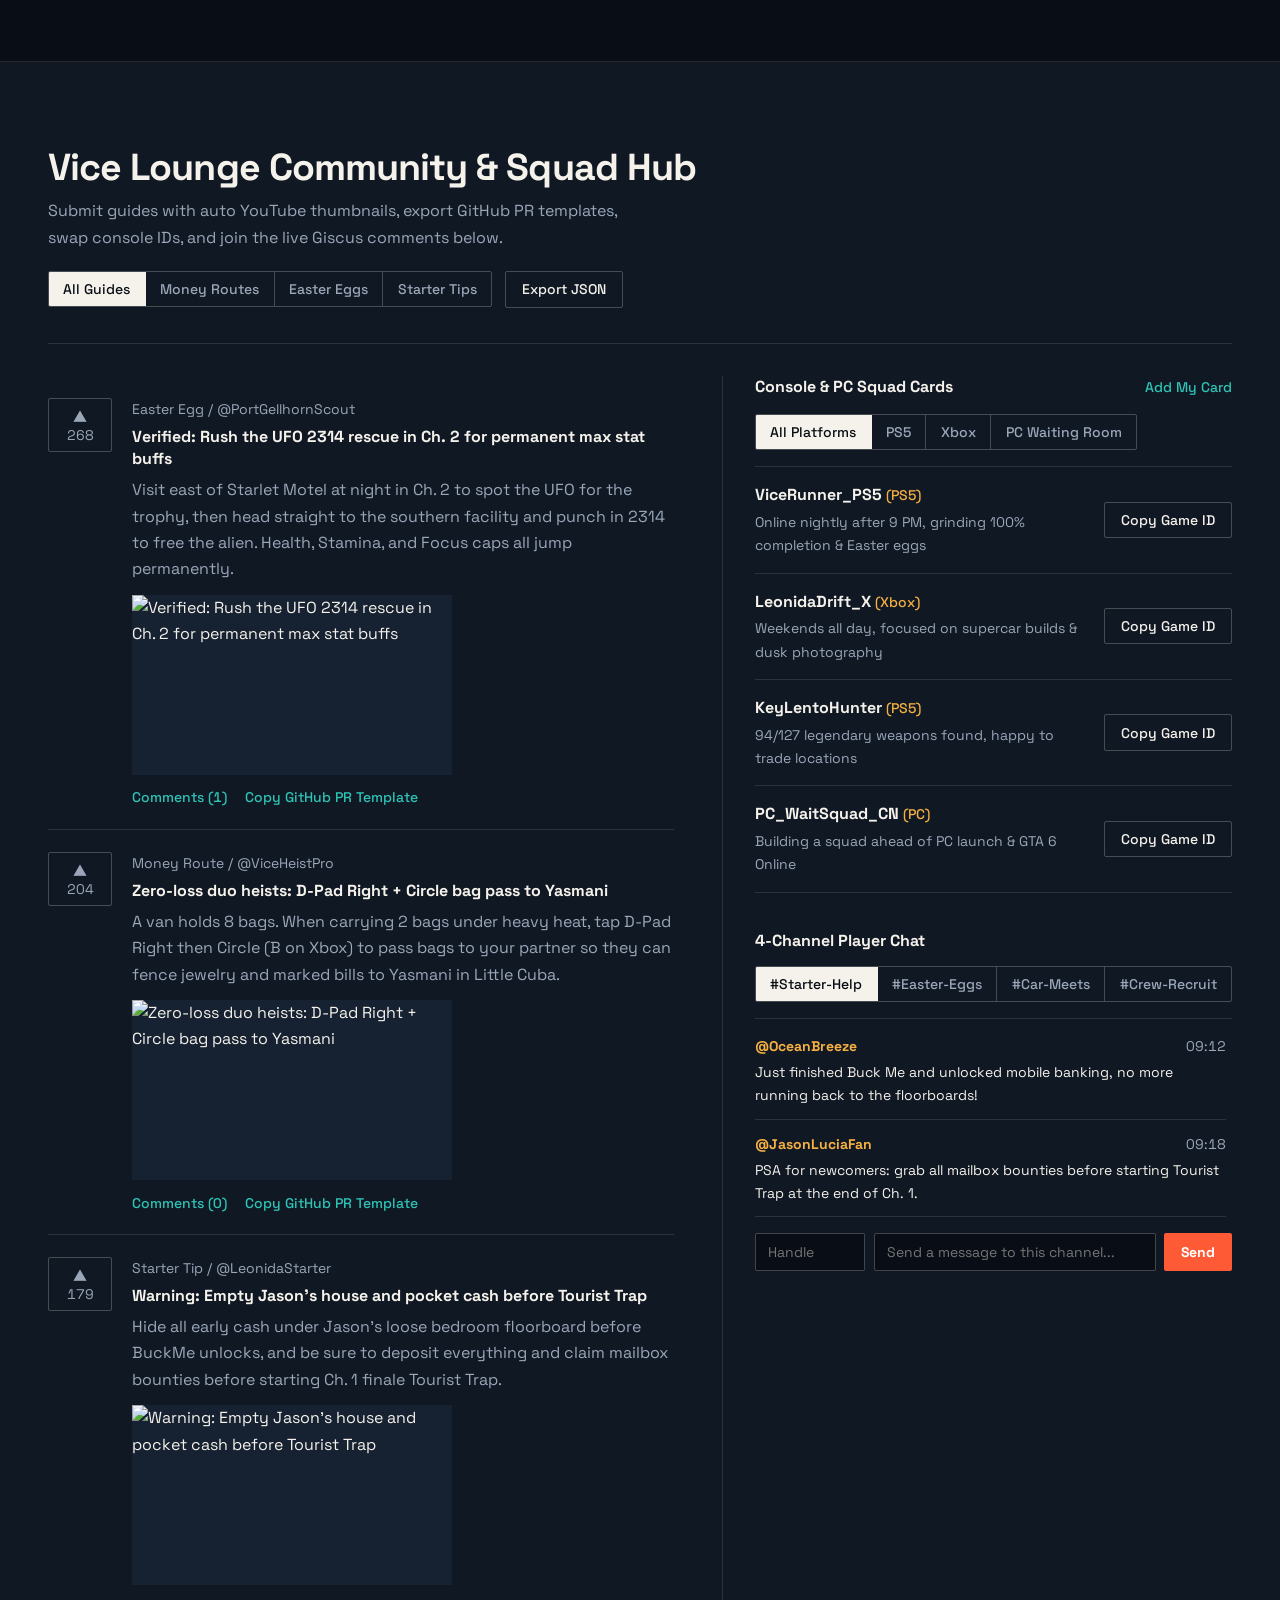
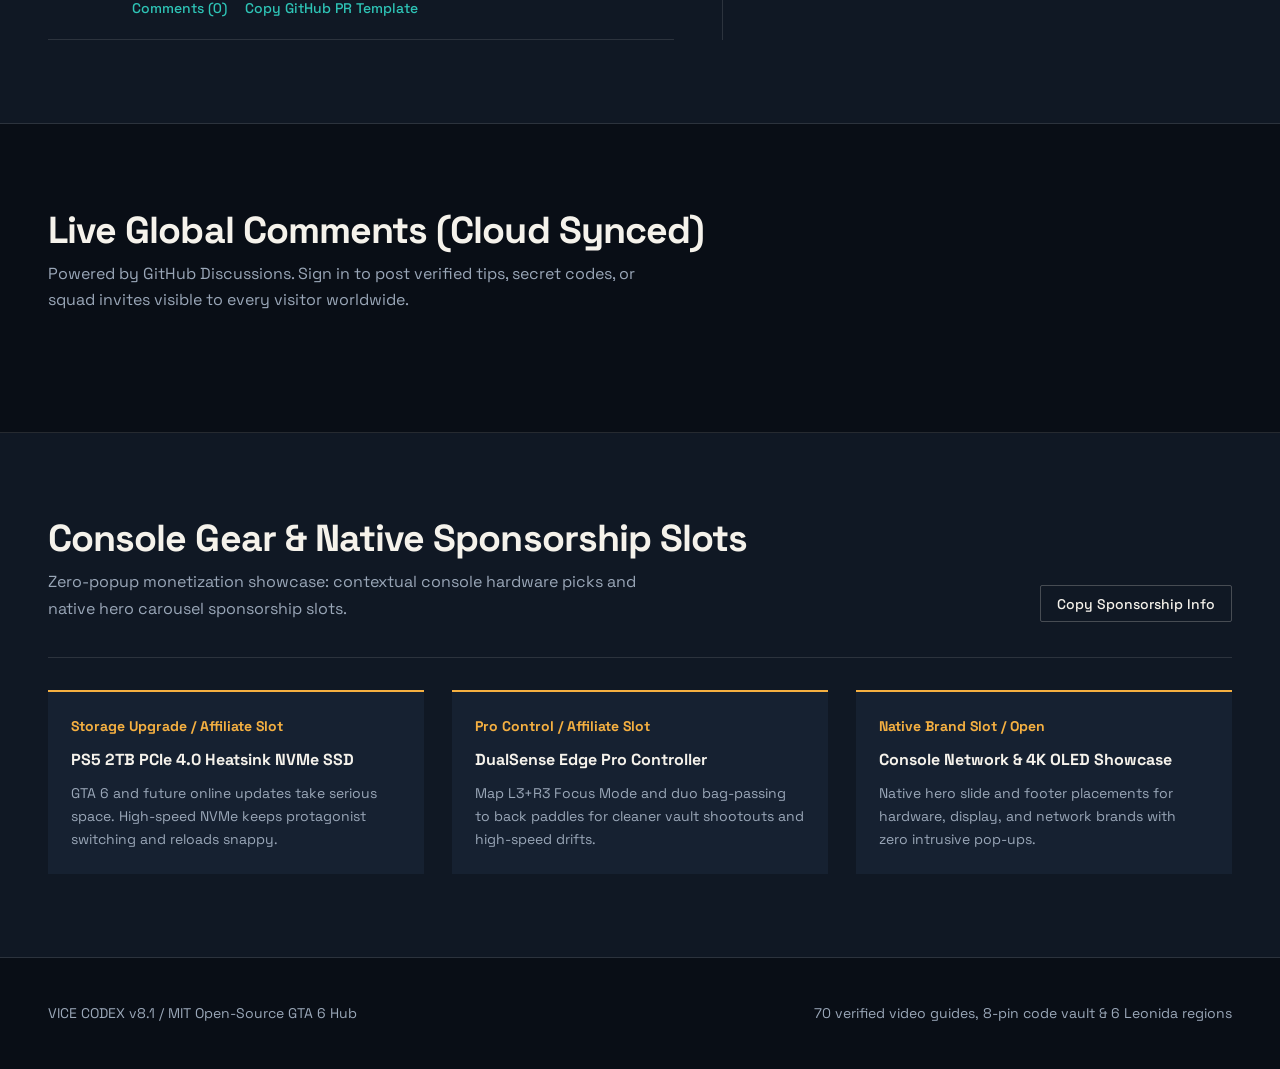
==== commit 5dfcdb27: "feat(v8.1): expand video library from 55 to 70 verified high-traffic GTA 6 guides with full EN/ZH sy" ====
--- a/index.html
+++ b/index.html
@@ -3,10 +3,10 @@
 <head>
   <meta charset="UTF-8">
   <meta name="viewport" content="width=device-width, initial-scale=1.0">
-  <meta name="description" content="罪城全书 VICE CODEX：GTA 6 全玩法实战百科，收录 55 条高播放攻略视频、8 组全图门禁与保险箱密码速查板、6 大区域扫荡清单、127 传奇武器、劫案销赃计算器与 100% 奖杯战绩卡。">
-  <meta property="og:title" content="罪城全书 VICE CODEX v8.0 - GTA 6 实战攻略与玩家社区">
-  <meta property="og:description" content="55 条高流量视频站内播放、8 组固定密码一键复制、区域扫荡追踪与 100% 奖杯海报生成器。">
-  <title>罪城全书 VICE CODEX v8.0</title>
+  <meta name="description" content="罪城全书 VICE CODEX：GTA 6 全玩法实战百科，收录 70 条高播放攻略视频、8 组全图门禁与保险箱密码速查板、6 大区域扫荡清单、127 传奇武器、劫案销赃计算器与 100% 奖杯战绩卡。">
+  <meta property="og:title" content="罪城全书 VICE CODEX v8.1 - GTA 6 实战攻略与玩家社区">
+  <meta property="og:description" content="70 条高流量视频站内播放、中英双语自动适配、8 组固定密码一键复制与 100% 奖杯海报生成器。">
+  <title>罪城全书 VICE CODEX v8.1</title>
   <link rel="preconnect" href="https://fonts.googleapis.com">
   <link rel="preconnect" href="https://fonts.gstatic.com" crossorigin>
   <link href="https://fonts.googleapis.com/css2?family=Noto+Sans+SC:wght@400;500;700;900&family=Space+Grotesk:wght@500;700&display=swap" rel="stylesheet">
@@ -18,7 +18,7 @@
       <a href="#top" class="brand-wordmark">罪城全书 <span>VICE CODEX</span></a>
       <nav aria-label="主导航">
         <ul class="nav-links">
-          <li><a href="#videos">55 视频库</a></li>
+          <li><a href="#videos">70 视频库</a></li>
           <li><a href="#sweep">第二屏工具</a></li>
           <li><a href="#regions">六大区域</a></li>
           <li><a href="#mechanics">机制密码</a></li>
@@ -36,7 +36,7 @@
       </div>
     </div>
     <nav class="mobile-nav" id="mobileNav" aria-label="移动端导航">
-      <a href="#videos">55 条高流量视频</a>
+      <a href="#videos">70 条高流量视频</a>
       <a href="#sweep">区域扫荡与销赃计算器</a>
       <a href="#regions">莱奥尼达六大区域</a>
       <a href="#mechanics">全玩法机制与密码</a>
@@ -78,12 +78,12 @@
       <div class="container">
         <div class="section-head">
           <div>
-            <h2>55 条高流量实战视频库（站内直接播放）</h2>
+            <h2>70 条高流量实战视频库（站内直接播放）</h2>
             <p class="section-lead">按实时热度算法自动排位。点击卡片中心播放键直接在卡片内原位播放并支持全屏，点击底部按钮可开启影院大屏与评论侧栏。</p>
           </div>
           <div class="controls-row">
             <div class="segmented" role="tablist" aria-label="筛选视频分类" id="videoCatTabs">
-              <button type="button" role="tab" aria-selected="true" data-vcat="all">全部 55 条</button>
+              <button type="button" role="tab" aria-selected="true" data-vcat="all">全部 70 条</button>
               <button type="button" role="tab" aria-selected="false" data-vcat="starter">开荒避坑</button>
               <button type="button" role="tab" aria-selected="false" data-vcat="money">赚钱劫案</button>
               <button type="button" role="tab" aria-selected="false" data-vcat="weapons">武器地堡</button>
@@ -433,8 +433,8 @@
 
   <footer class="site-footer">
     <div class="container footer-inner">
-      <span>罪城全书 VICE CODEX v8.0 / MIT 开源攻略生态</span>
-      <span>已收录 55 条实测高流量视频、8 组全图门禁密码速查板与 6 大区域定制视觉</span>
+      <span>罪城全书 VICE CODEX v8.1 / MIT 开源攻略生态</span>
+      <span>已收录 70 条实测高流量视频、中英双语切换、8 组全图门禁密码速查板与 6 大区域定制视觉</span>
     </div>
   </footer>
 
@@ -469,7 +469,7 @@
 
   <div class="search-modal" id="searchModal" role="dialog" aria-modal="true" aria-label="全站聚合搜索" aria-hidden="true">
     <div class="search-modal-input-wrap">
-      <input type="search" class="search-modal-input" id="globalSearchInput" placeholder="搜索 55 条视频、789987、031462、CLEAVES、2314、085355、Emerus 或传奇武器...">
+      <input type="search" class="search-modal-input" id="globalSearchInput" placeholder="搜索 70 条视频、789987、031462、CLEAVES、2314、085355、Emerus 或传奇武器...">
       <button type="button" class="btn-secondary" id="closeSearchBtn">关闭</button>
     </div>
     <div class="search-results" id="searchResults"></div>
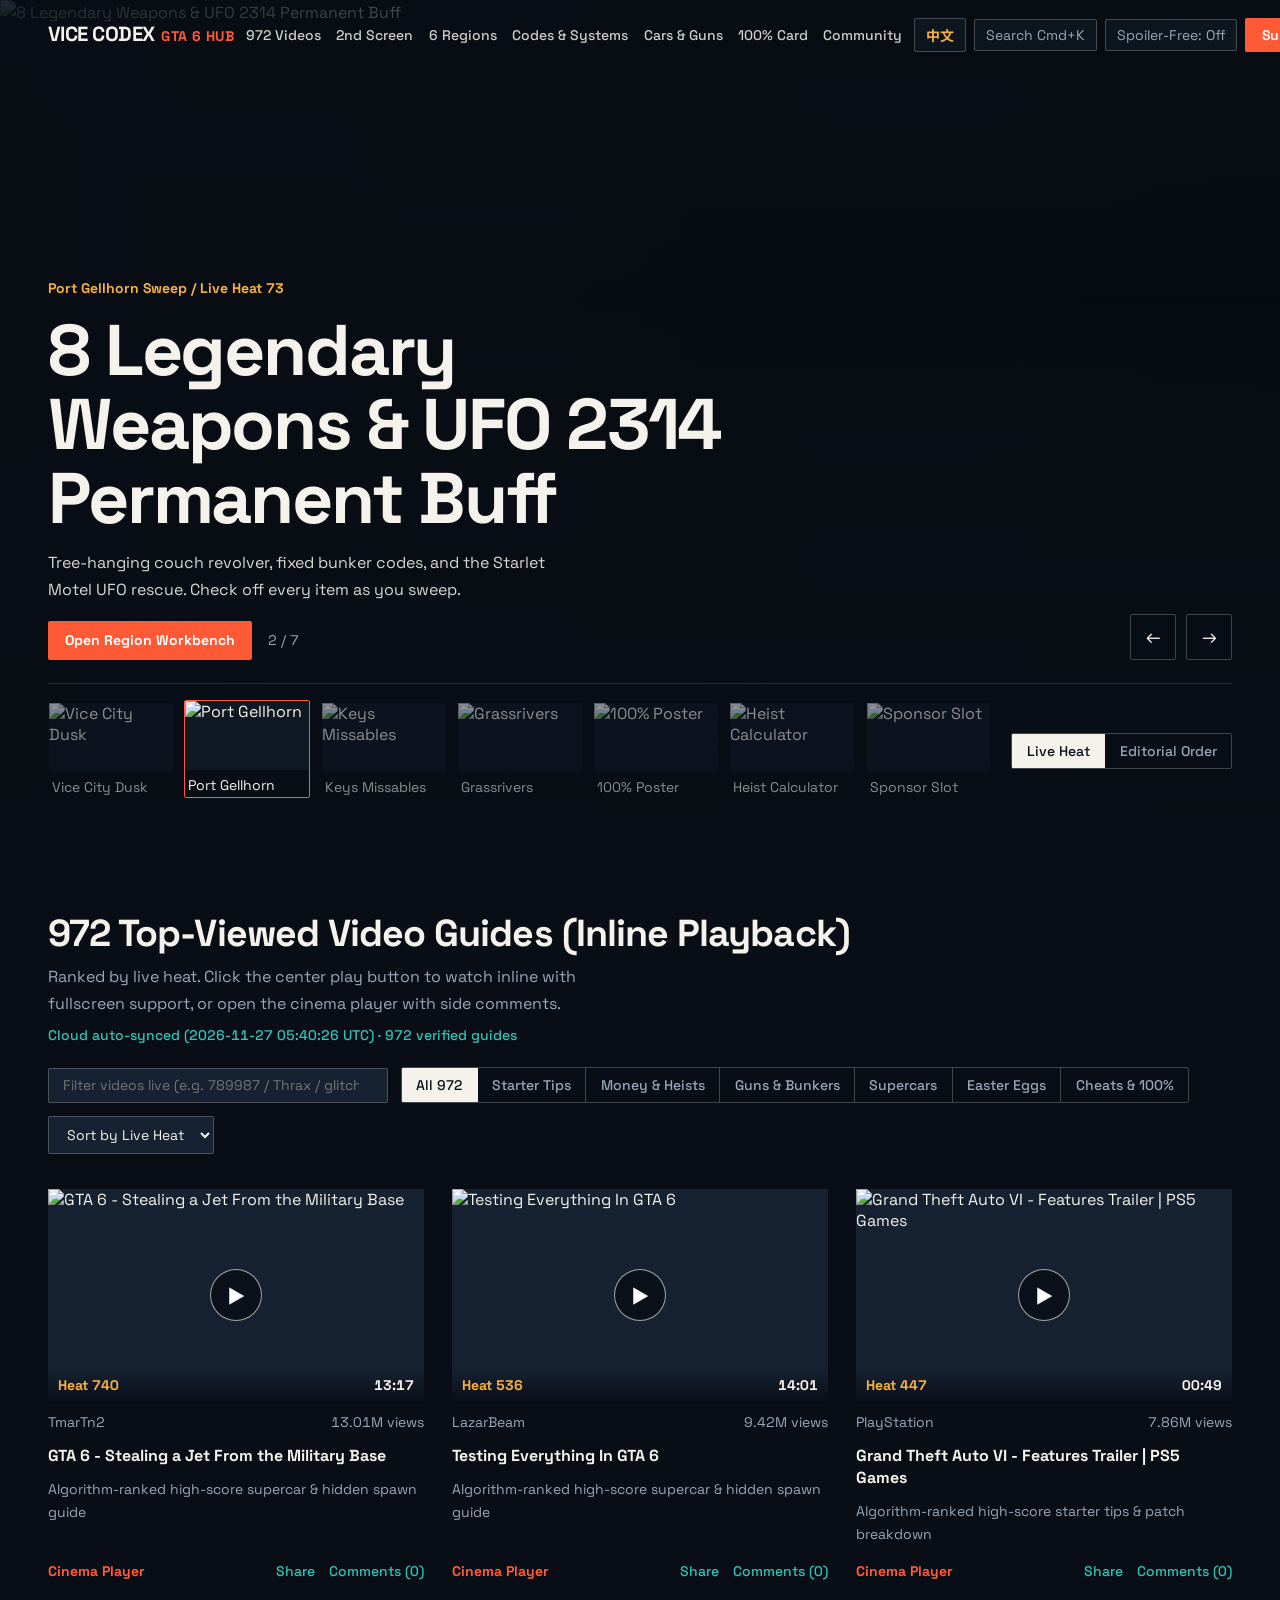
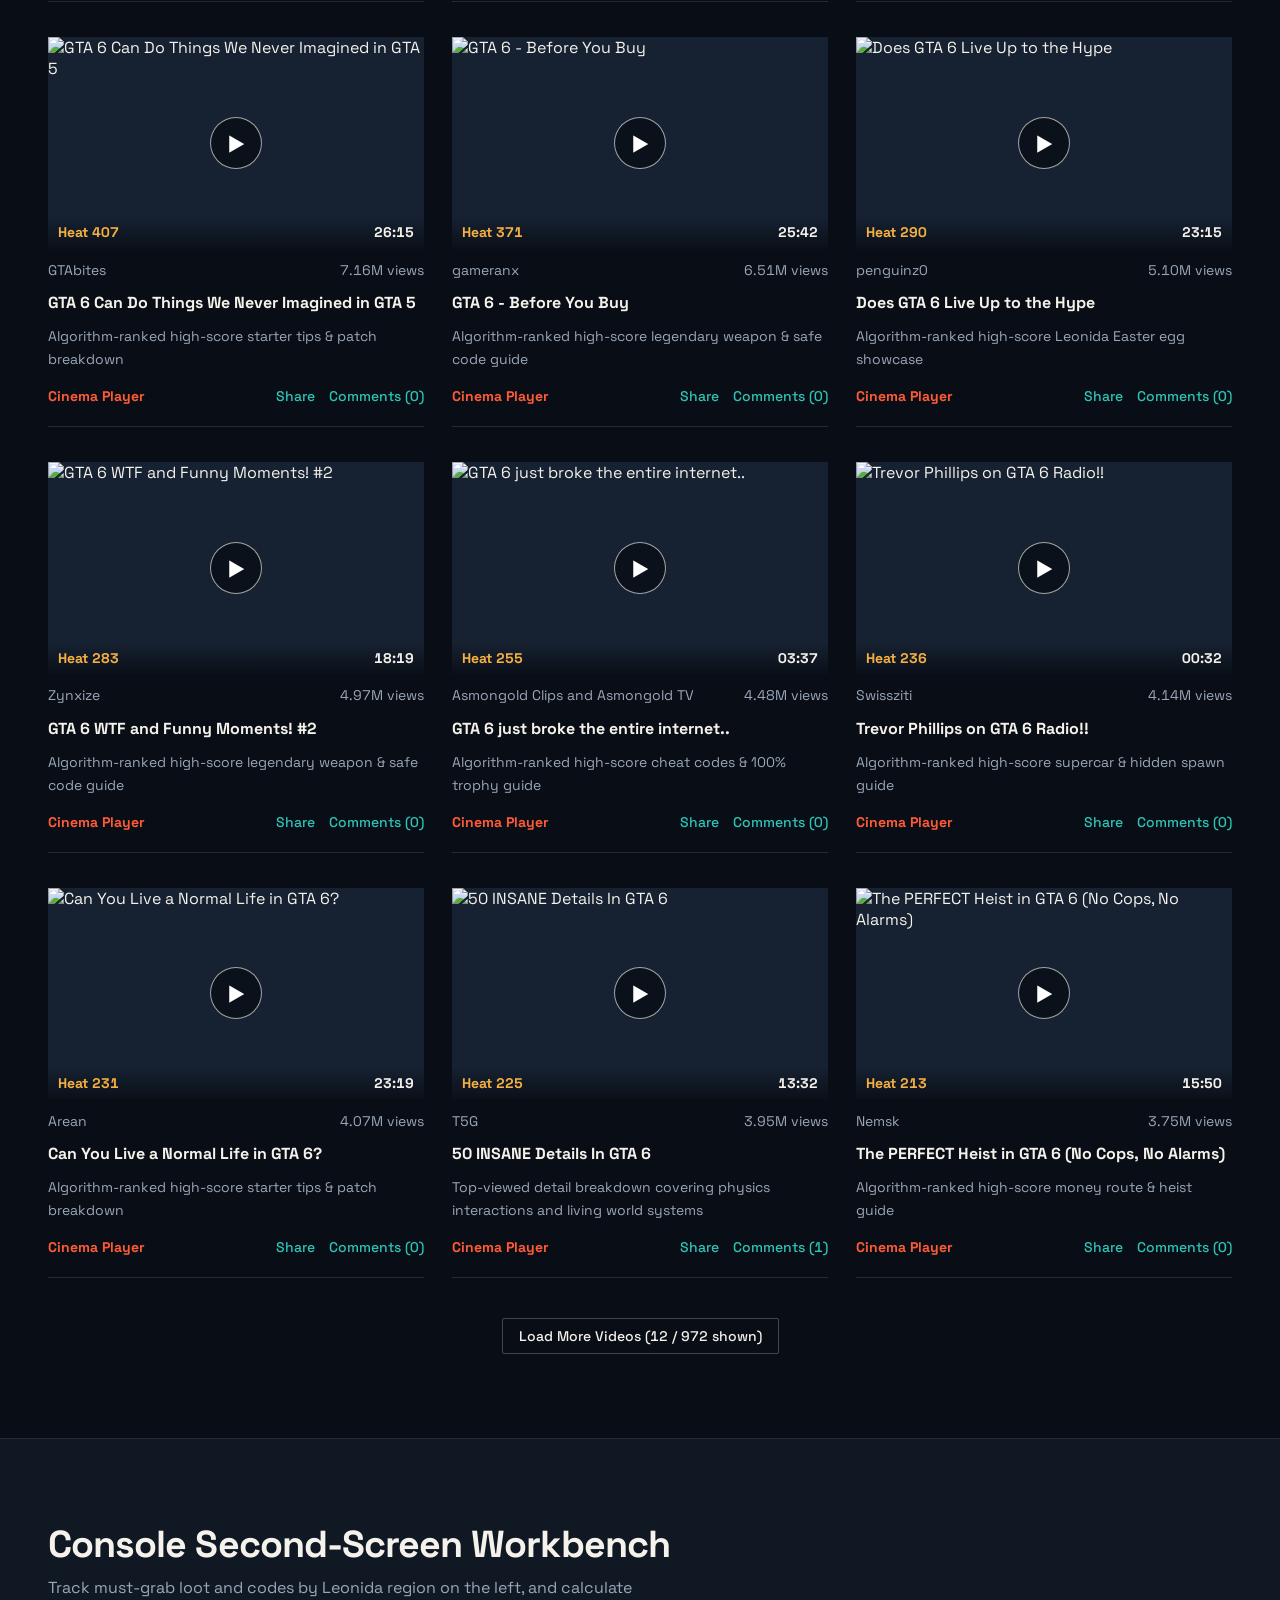
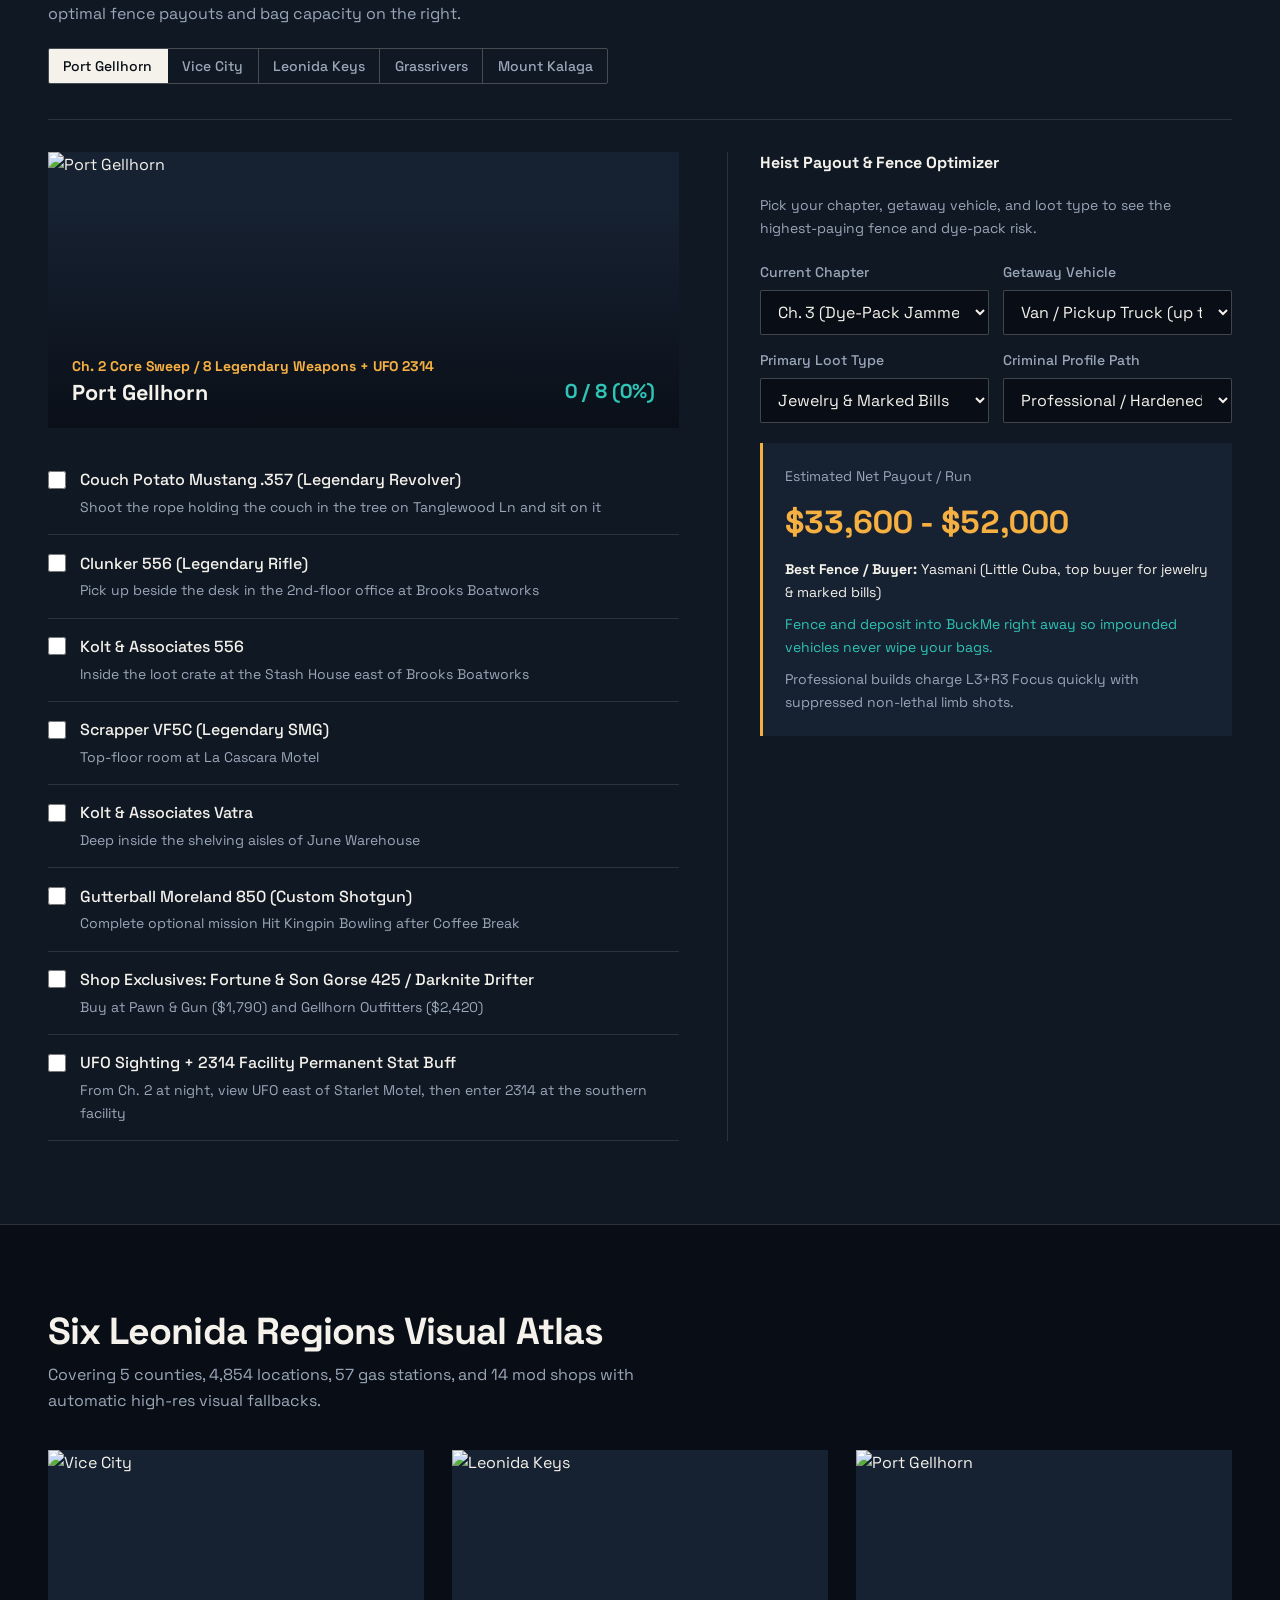
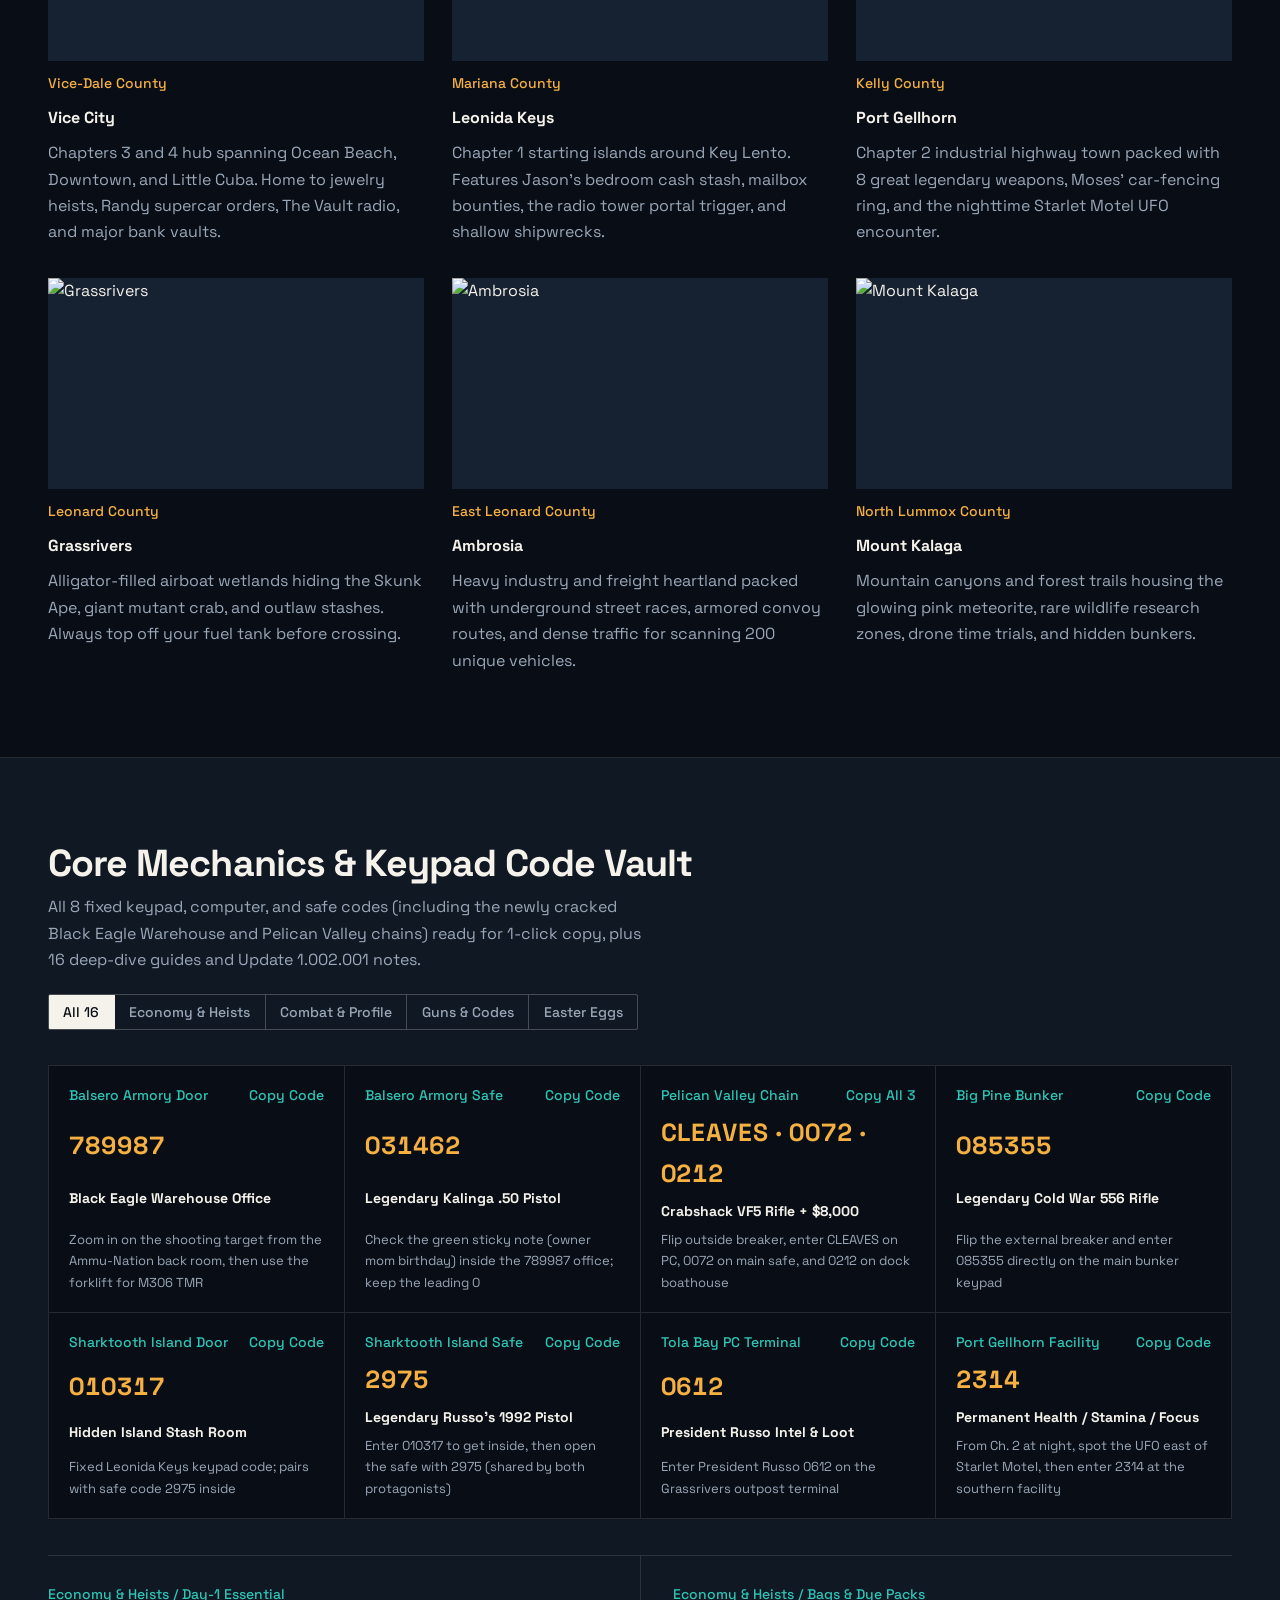
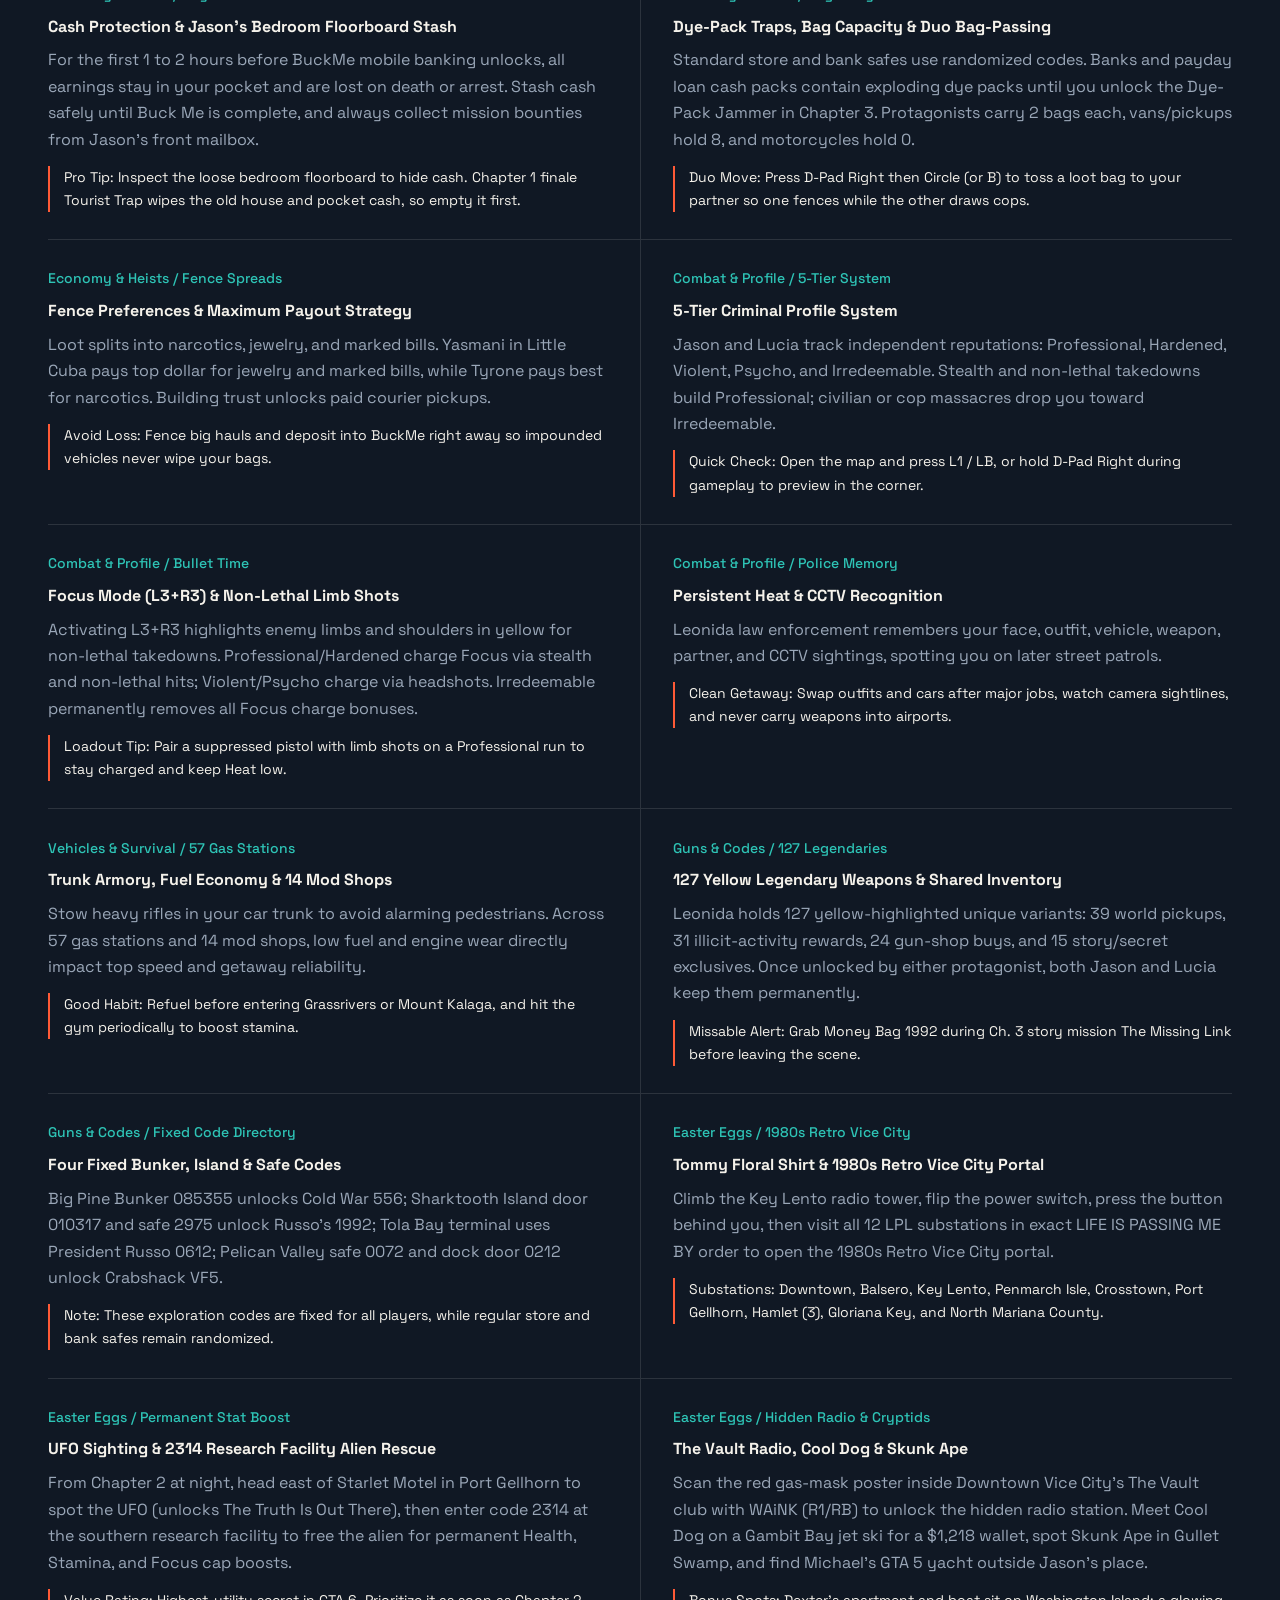
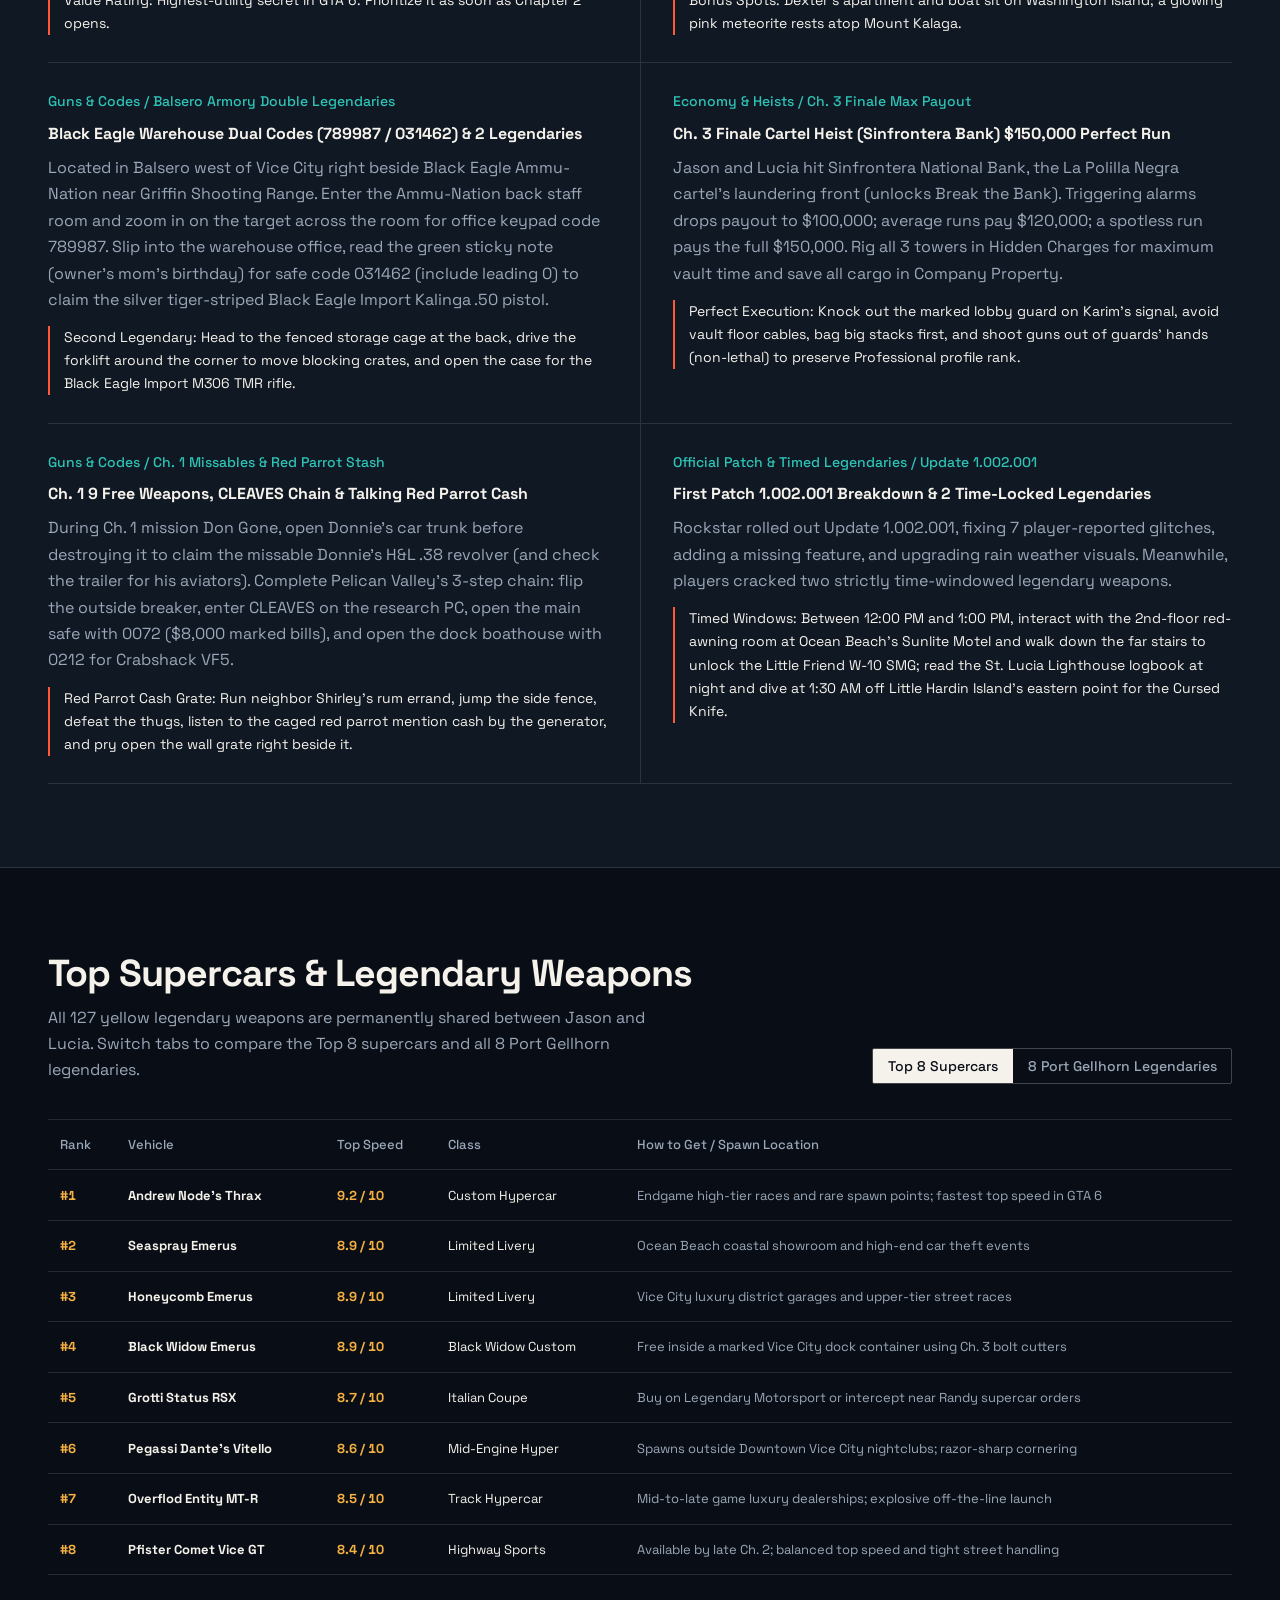
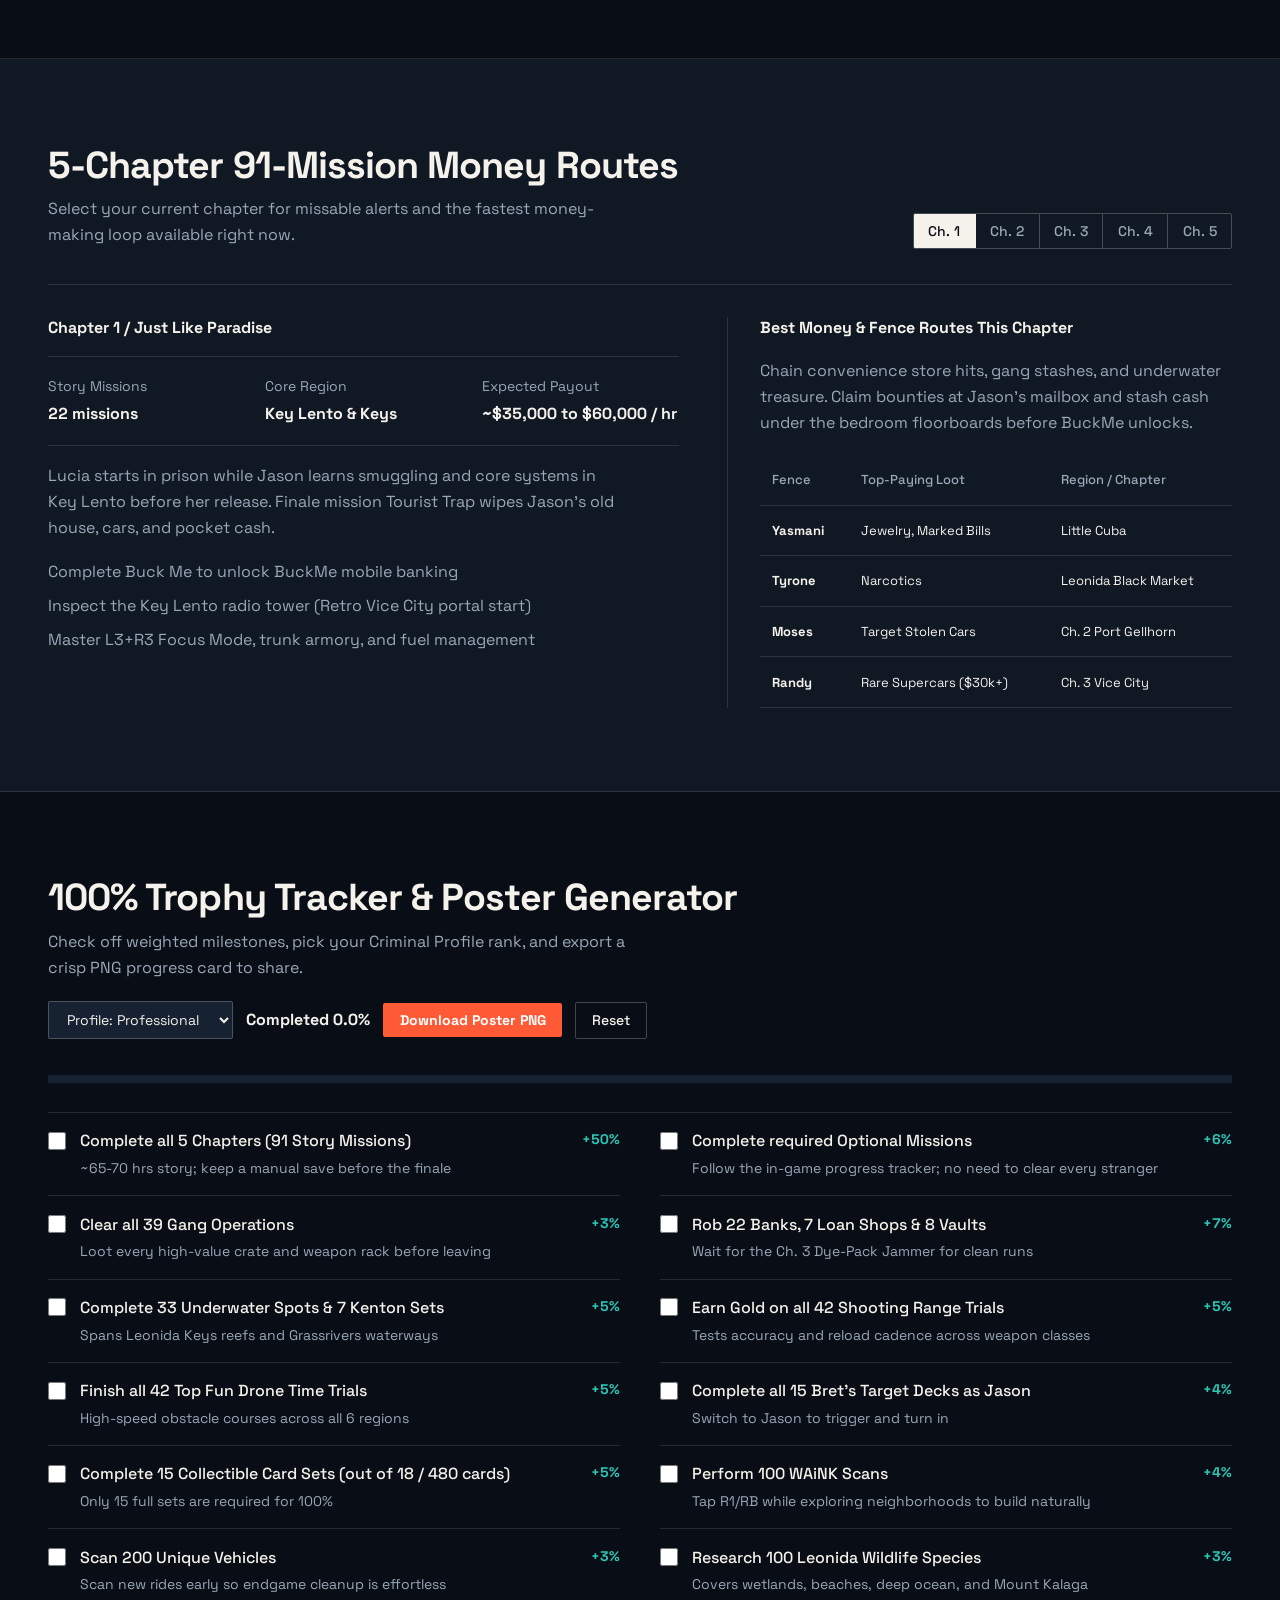
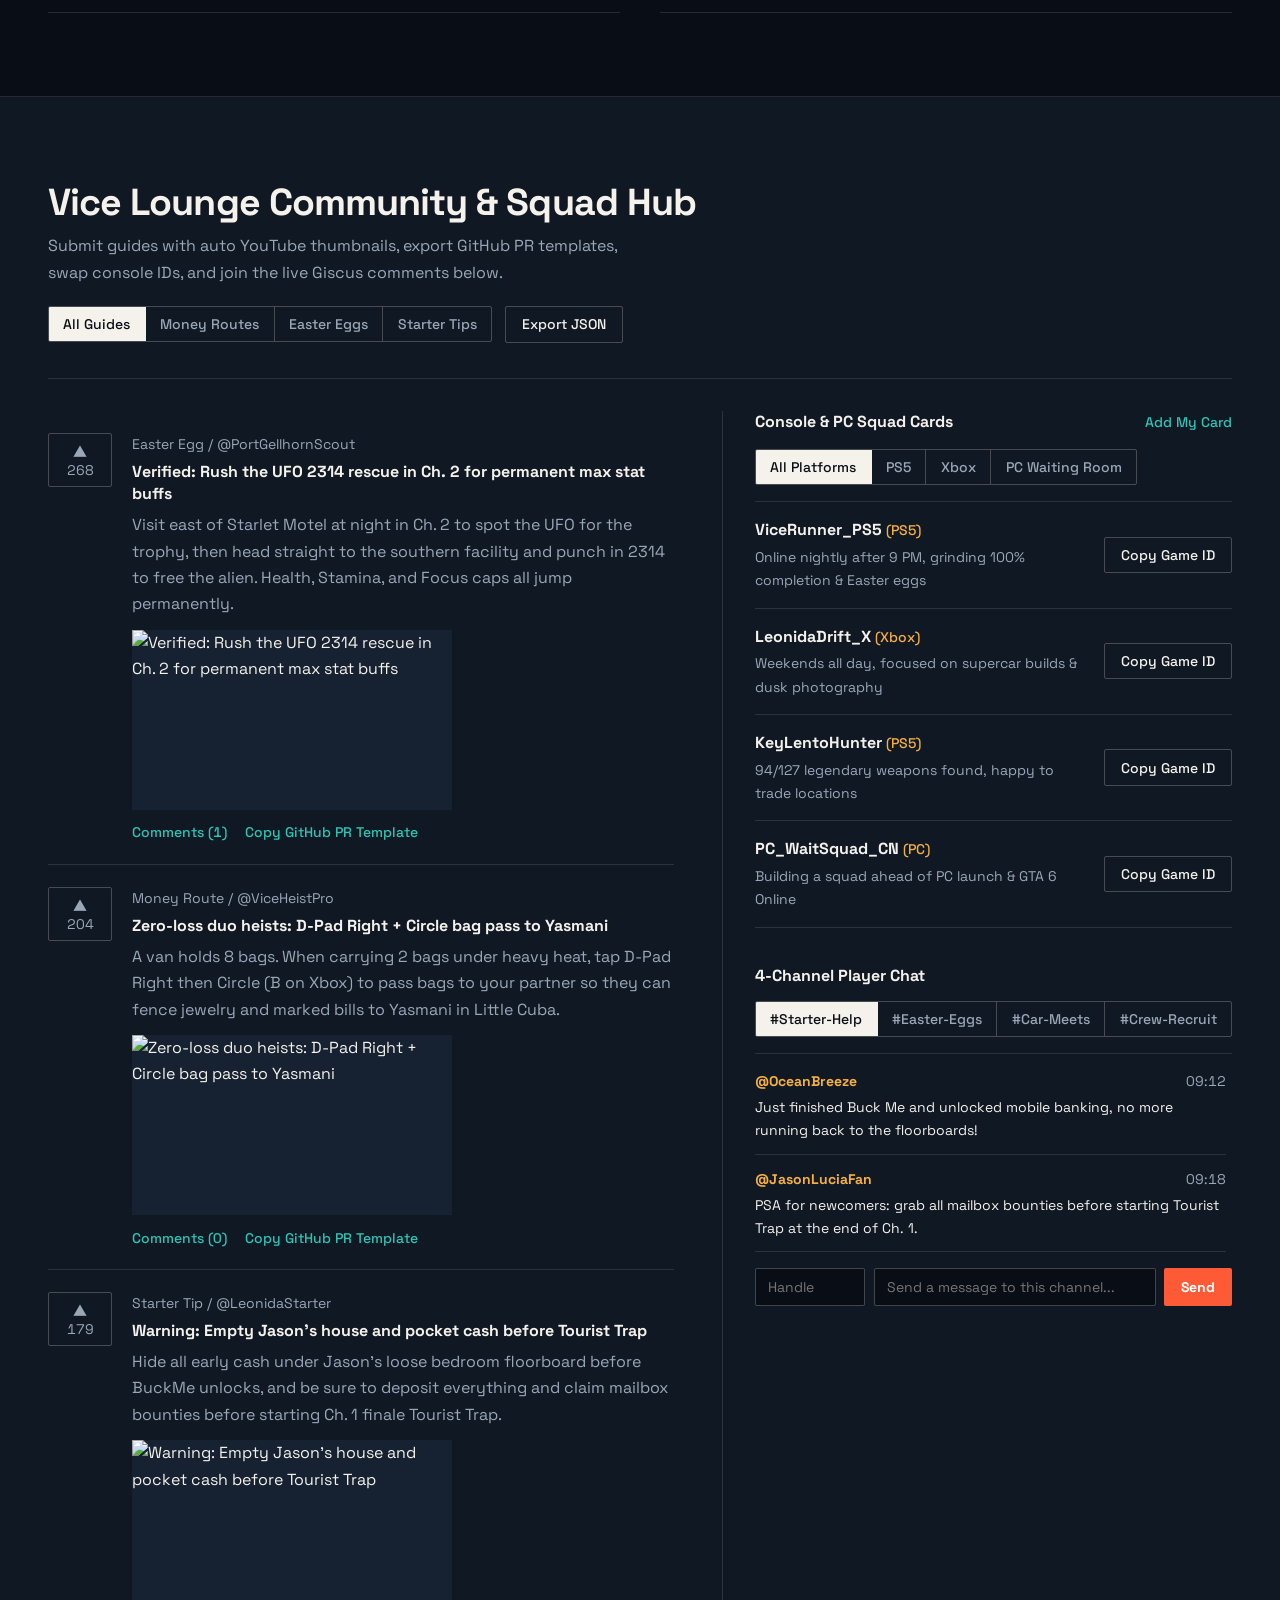
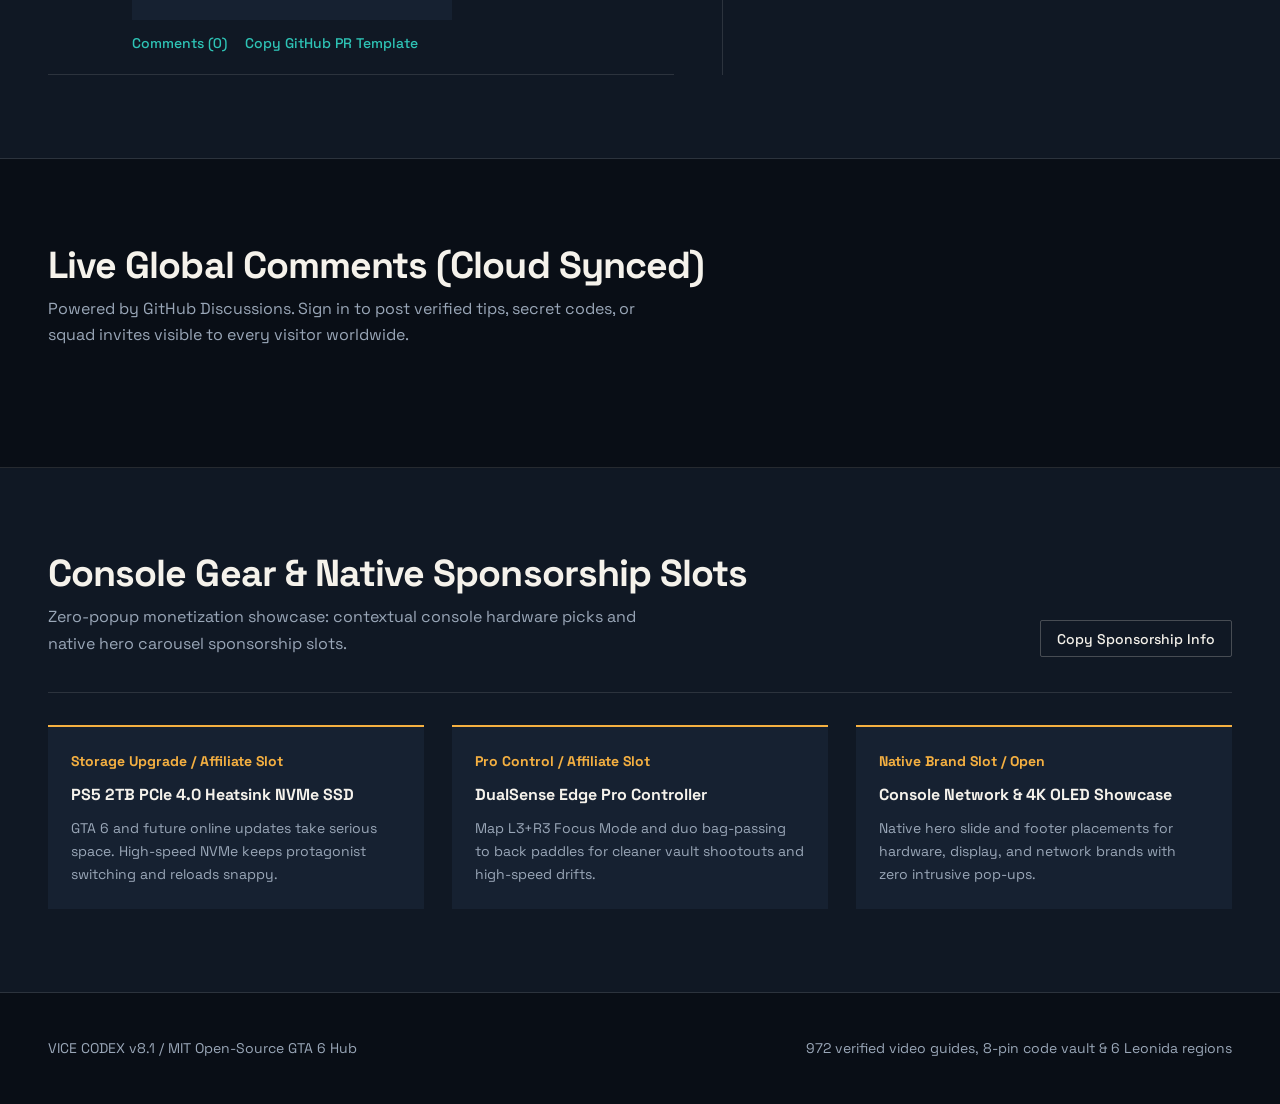
==== commit e3ade77c: "feat(v8.2): live video search, share deep links, player profile memory, 60% smaller videos.json, and" ====
--- a/index.html
+++ b/index.html
@@ -80,8 +80,10 @@
           <div>
             <h2>70 条高流量实战视频库（站内直接播放）</h2>
             <p class="section-lead">按实时热度算法自动排位。点击卡片中心播放键直接在卡片内原位播放并支持全屏，点击底部按钮可开启影院大屏与评论侧栏。</p>
+            <div class="cloud-status-line tabular" id="videoCloudStatus"></div>
           </div>
           <div class="controls-row">
+            <input type="search" class="video-search-input" id="videoSearchInput" placeholder="实时筛选视频关键词（如 789987 / Thrax / glitch）..." aria-label="实时搜索视频">
             <div class="segmented" role="tablist" aria-label="筛选视频分类" id="videoCatTabs">
               <button type="button" role="tab" aria-selected="true" data-vcat="all">全部 70 条</button>
               <button type="button" role="tab" aria-selected="false" data-vcat="starter">开荒避坑</button>
@@ -525,6 +527,8 @@
   </aside>
 
   <div class="toast" id="toast" role="status" aria-live="polite"></div>
+  <script src="./cloud-config.js"></script>
+  <script src="./supabase-sync.js"></script>
   <script src="./i18n-en.js"></script>
   <script src="./app.js"></script>
 </body>
--- a/styles.css
+++ b/styles.css
@@ -88,6 +88,8 @@
 .segmented button:last-child { border-right: 0; }
 .segmented button[aria-selected="true"] { background-color: var(--text-primary); color: var(--bg-page); }
 .sort-select { background-color: var(--bg-surface-alt); border: 1px solid var(--hairline-strong); border-radius: 2px; padding: 0.5rem 0.85rem; font-size: var(--text-sm); color: var(--text-primary); cursor: pointer; }
+.video-search-input { background-color: var(--bg-surface-alt); border: 1px solid var(--hairline-strong); border-radius: 2px; padding: 0.48rem 0.85rem; font-size: var(--text-sm); color: var(--text-primary); min-width: 240px; flex: 1 1 240px; max-width: 340px; }
+.cloud-status-line { font-size: var(--text-sm); color: var(--accent-teal); margin-top: 0.45rem; font-weight: 500; }
 
 .video-grid { display: grid; grid-template-columns: repeat(3, minmax(0, 1fr)); gap: 2.2rem 1.75rem; }
 .video-item { display: flex; flex-direction: column; gap: 0.65rem; border-bottom: 1px solid var(--hairline); padding-bottom: 1.3rem; }
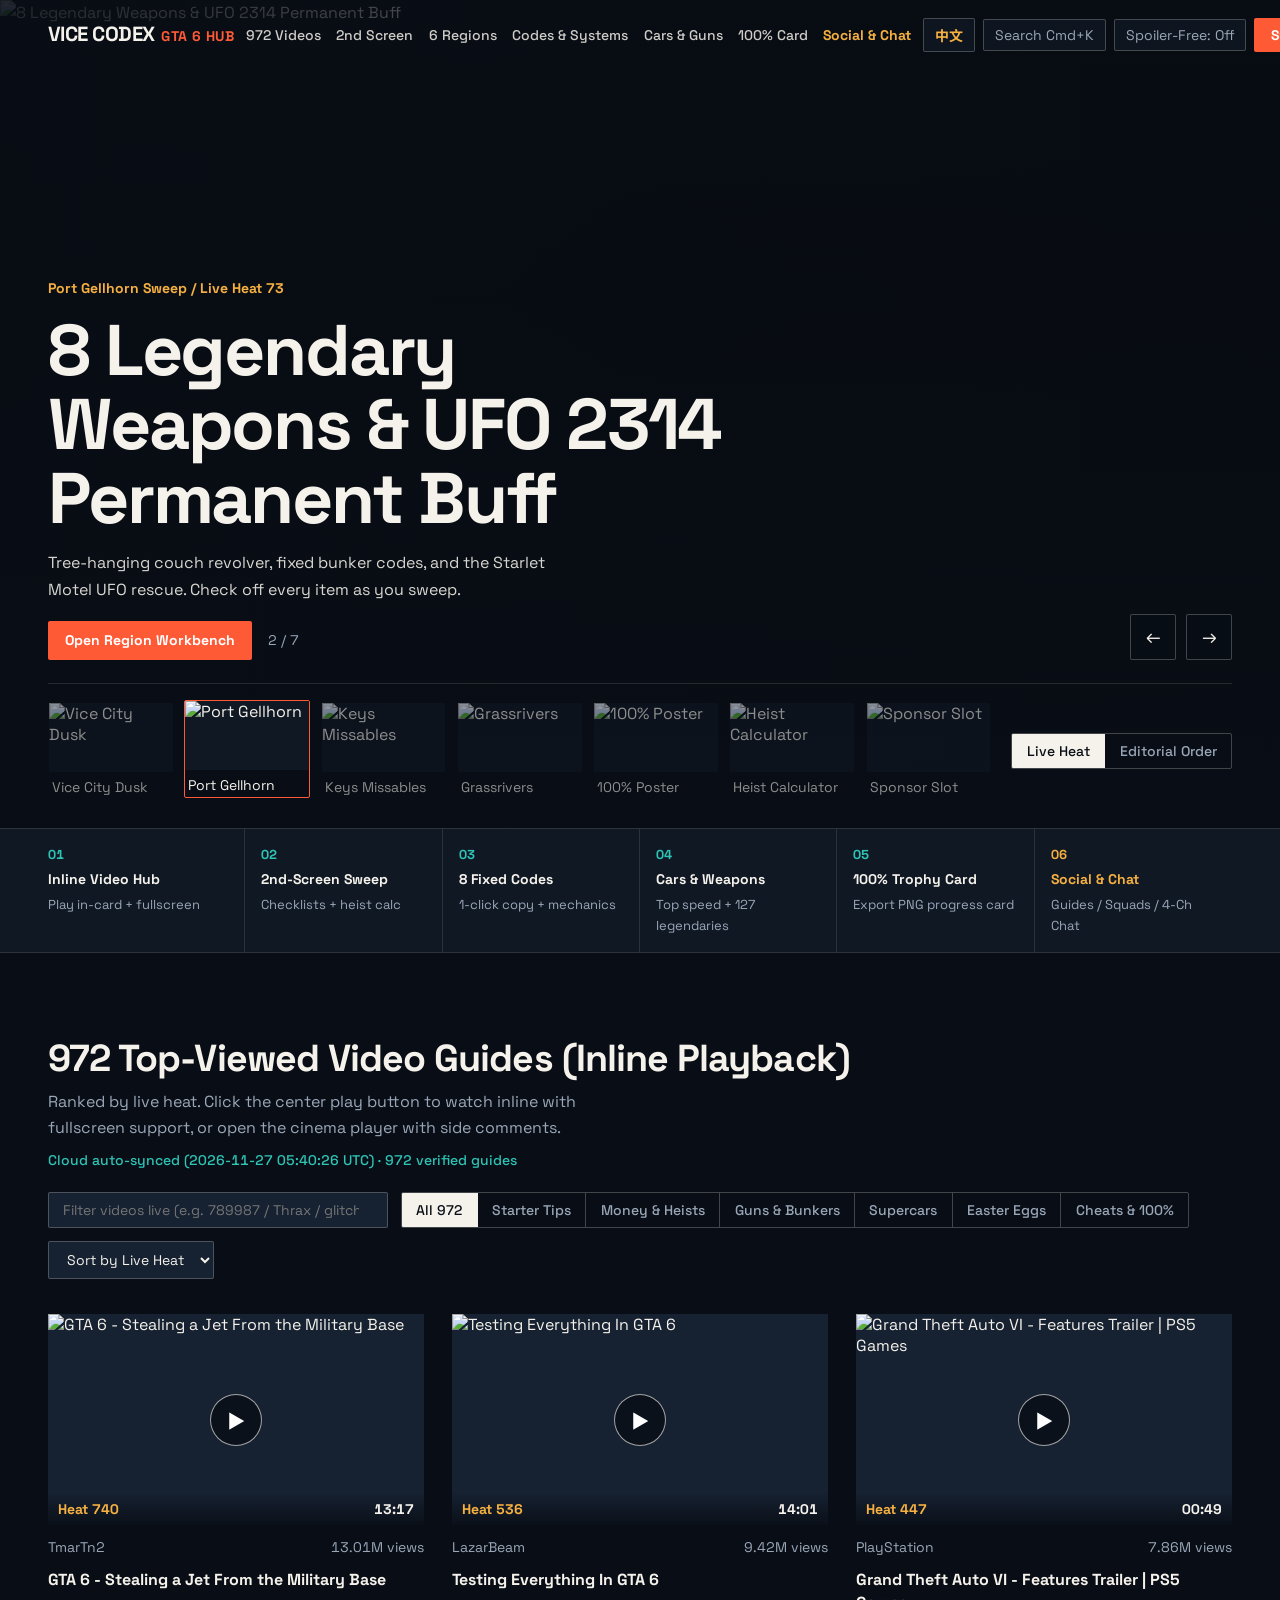
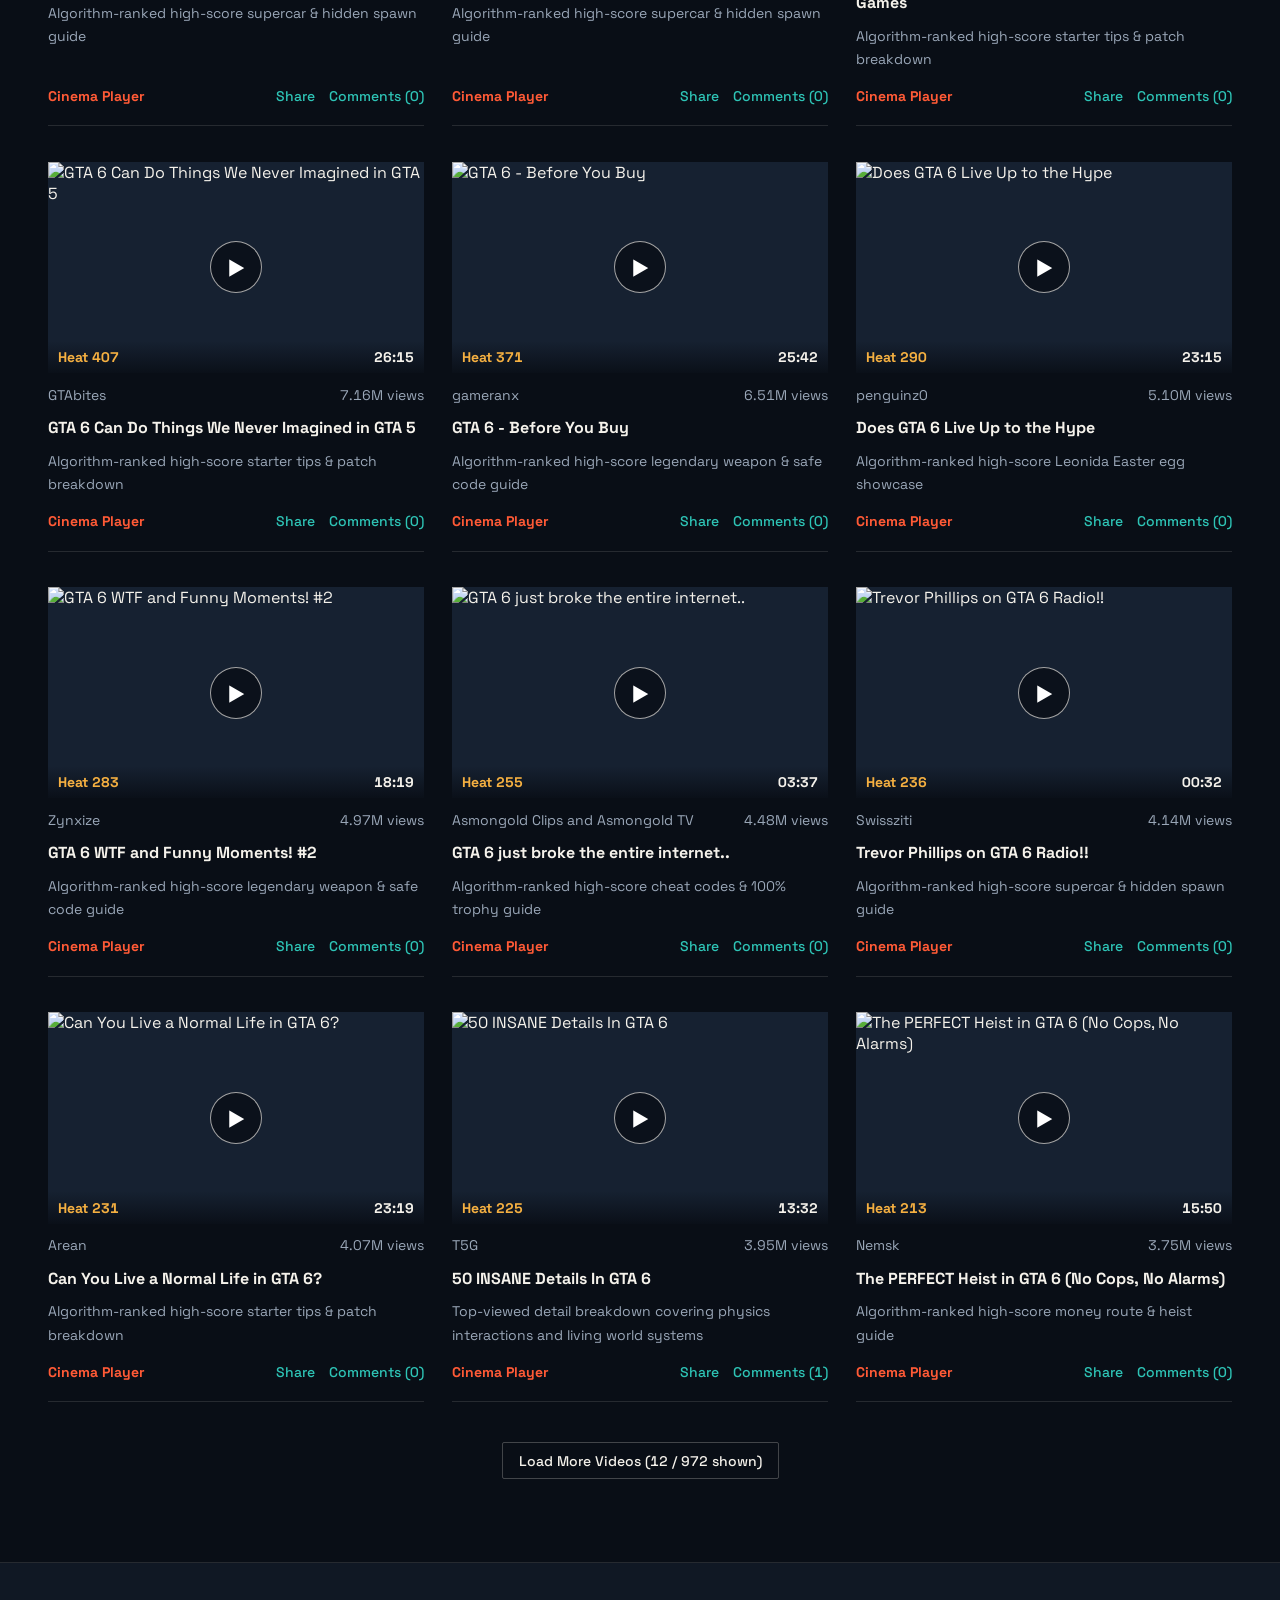
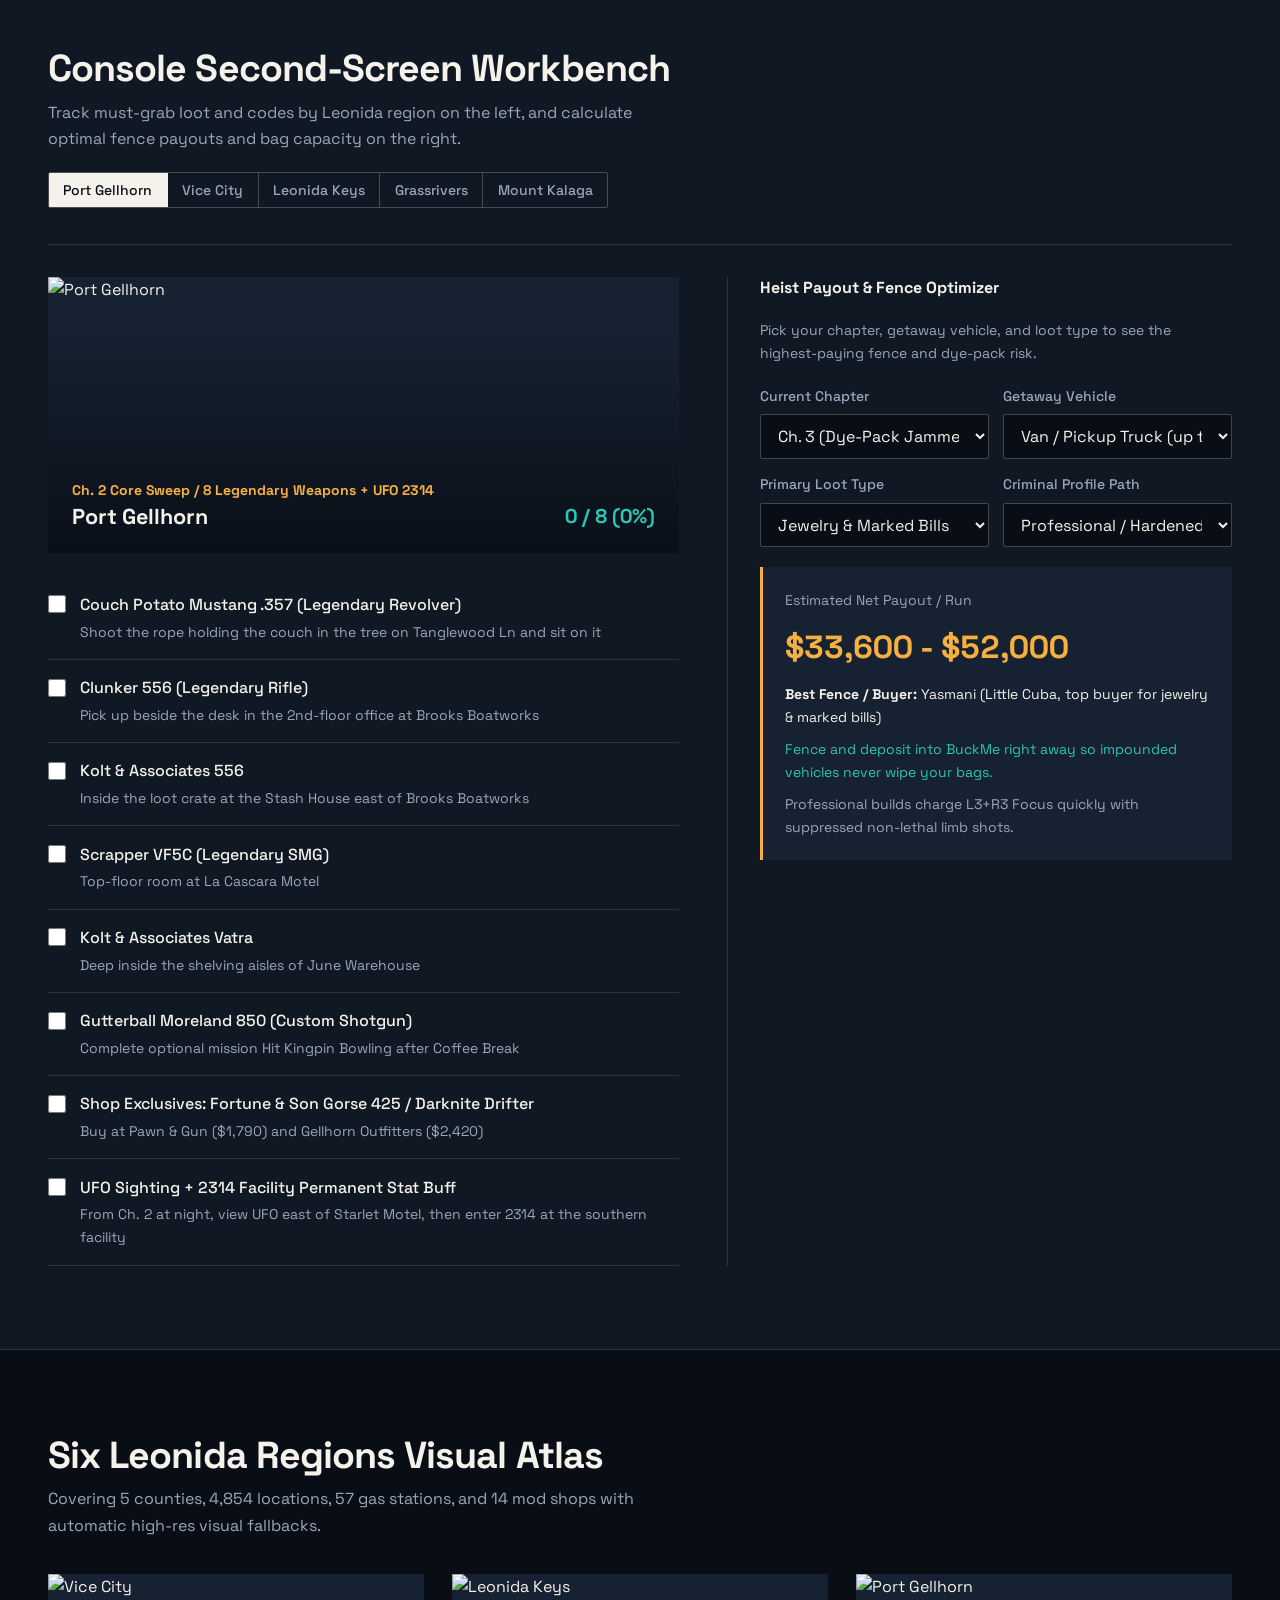
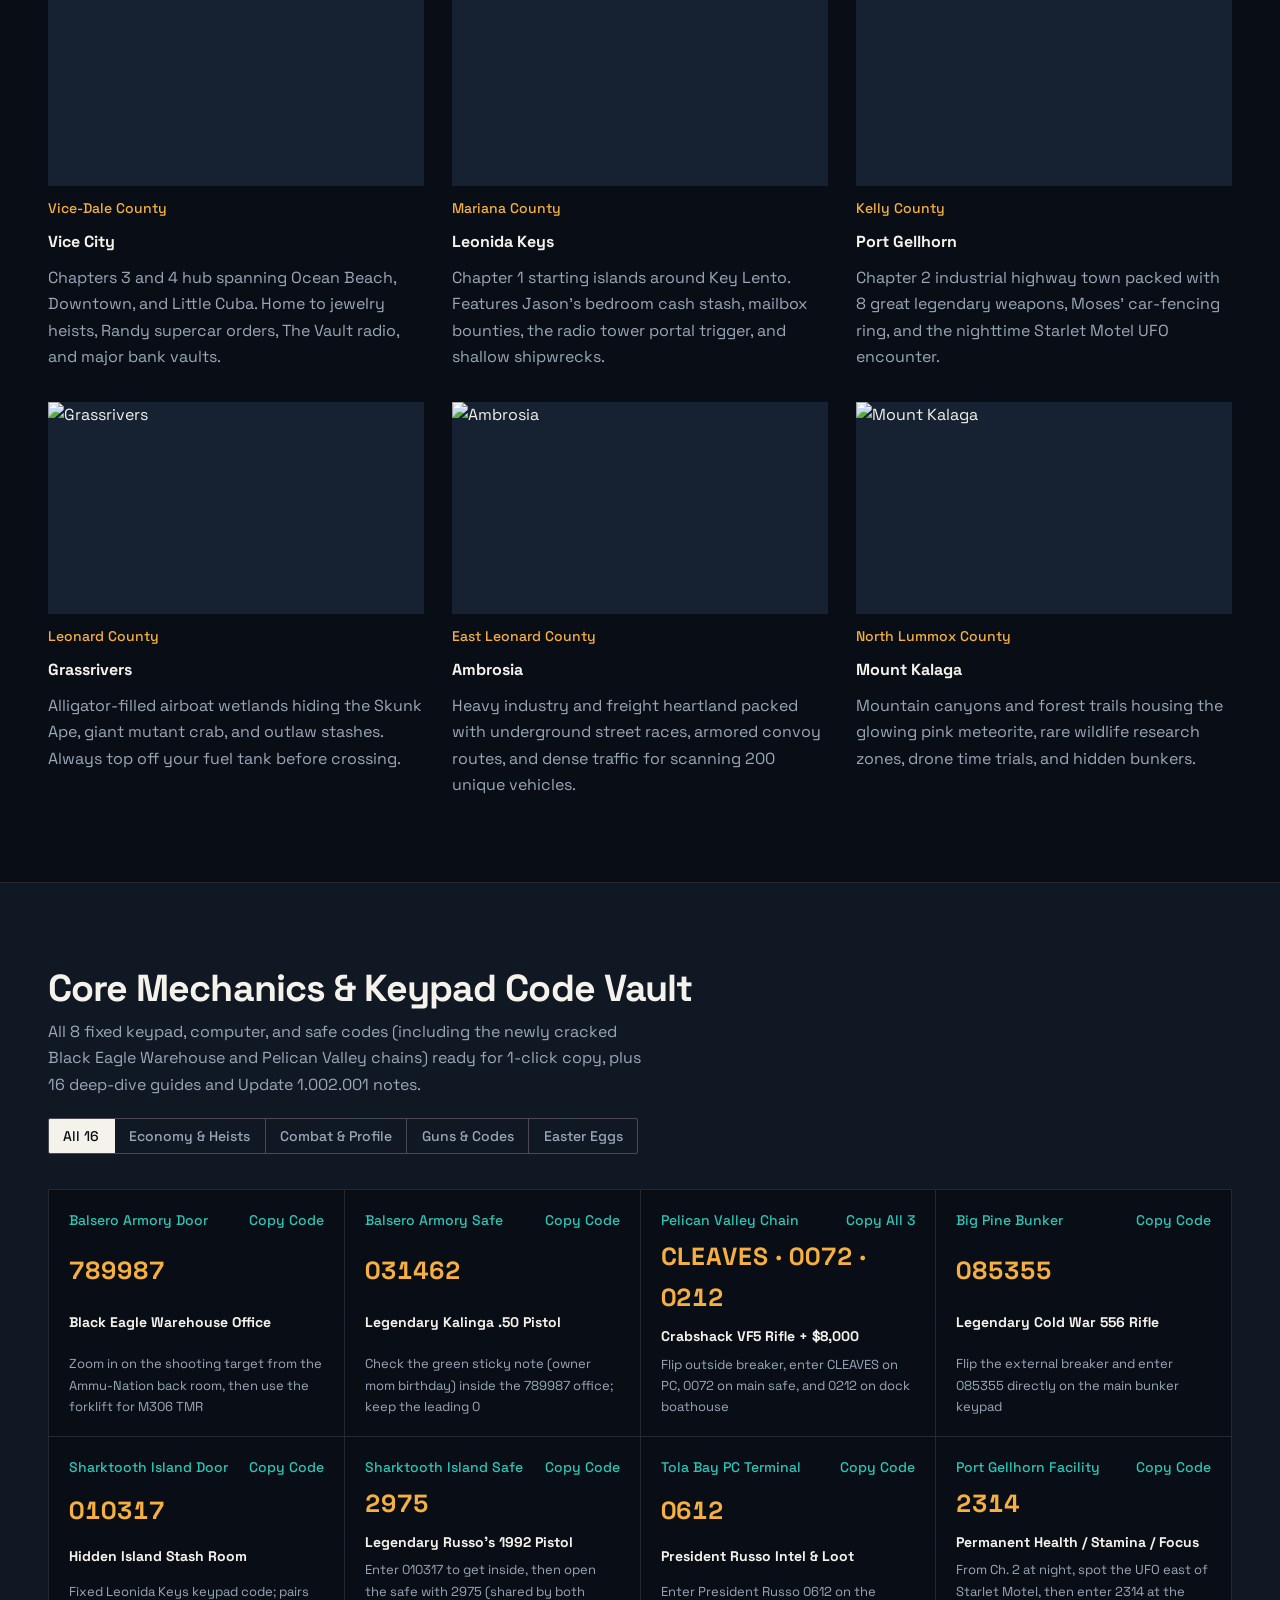
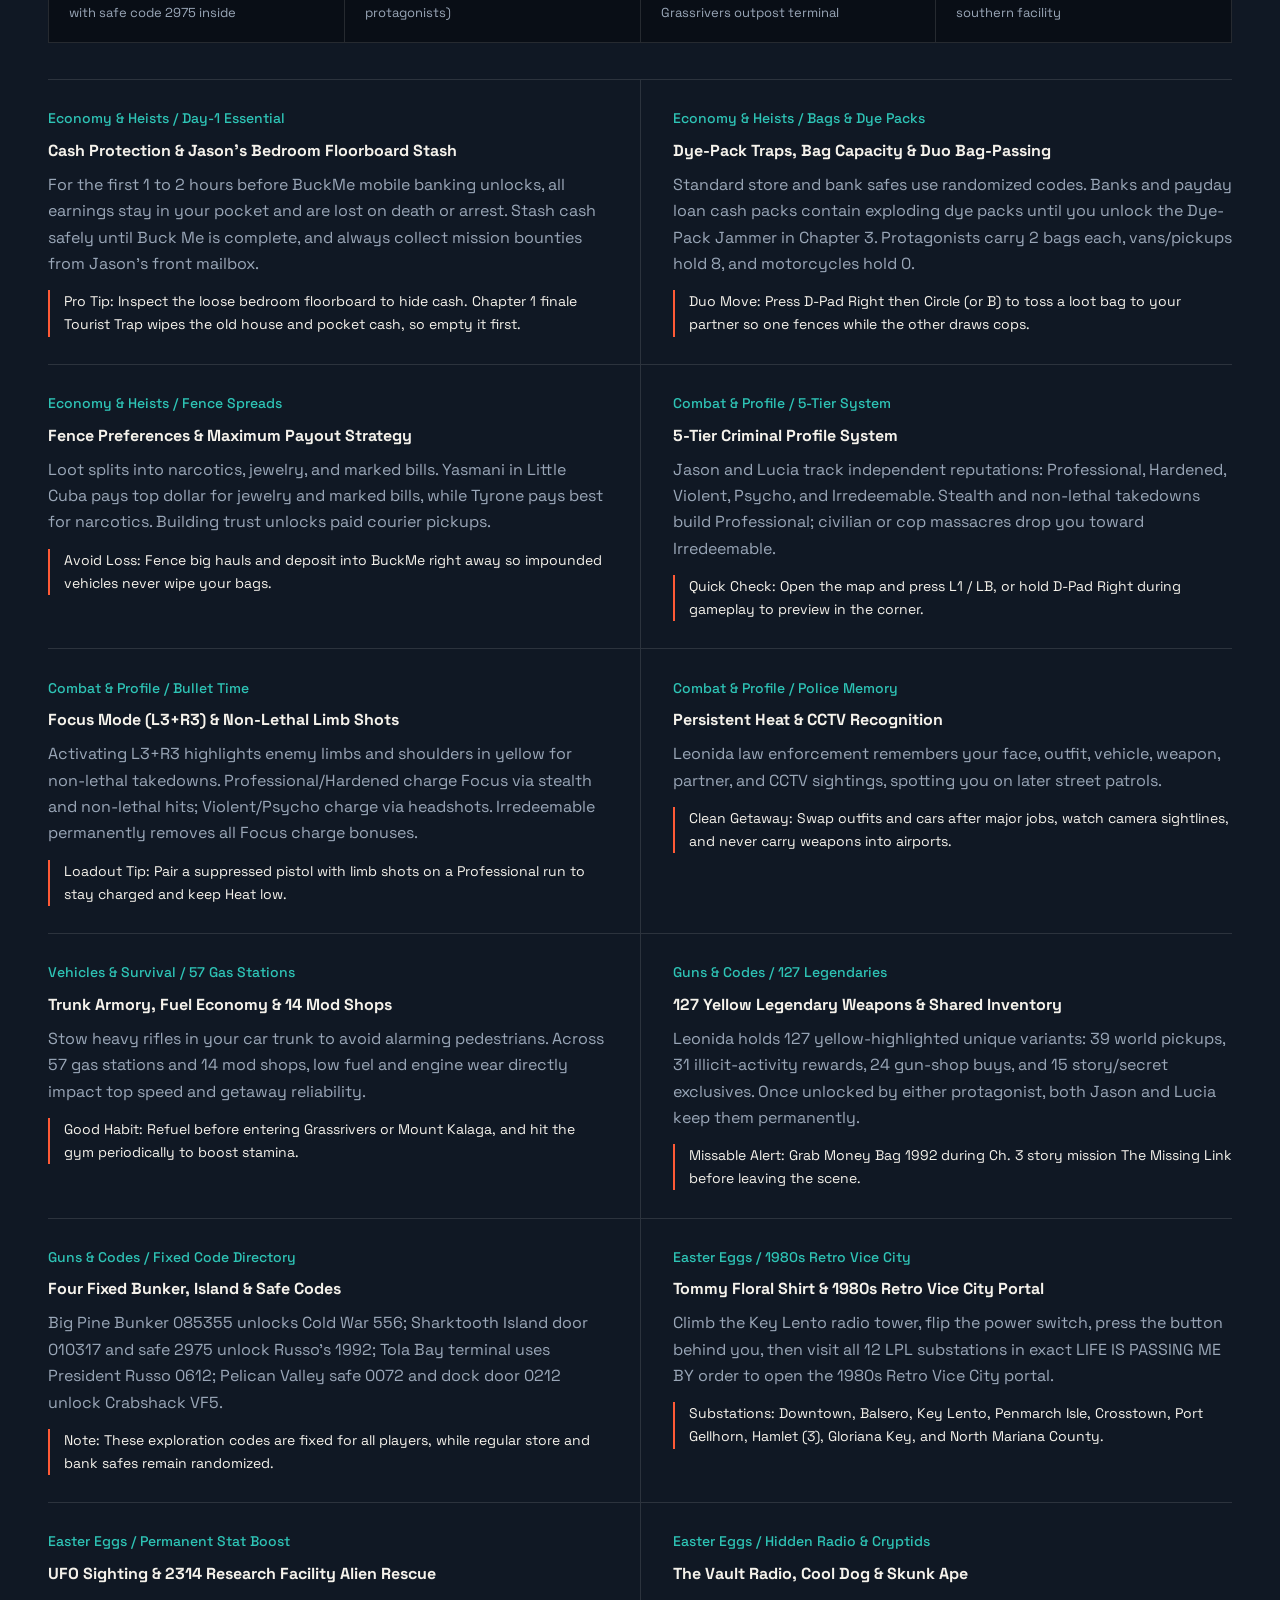
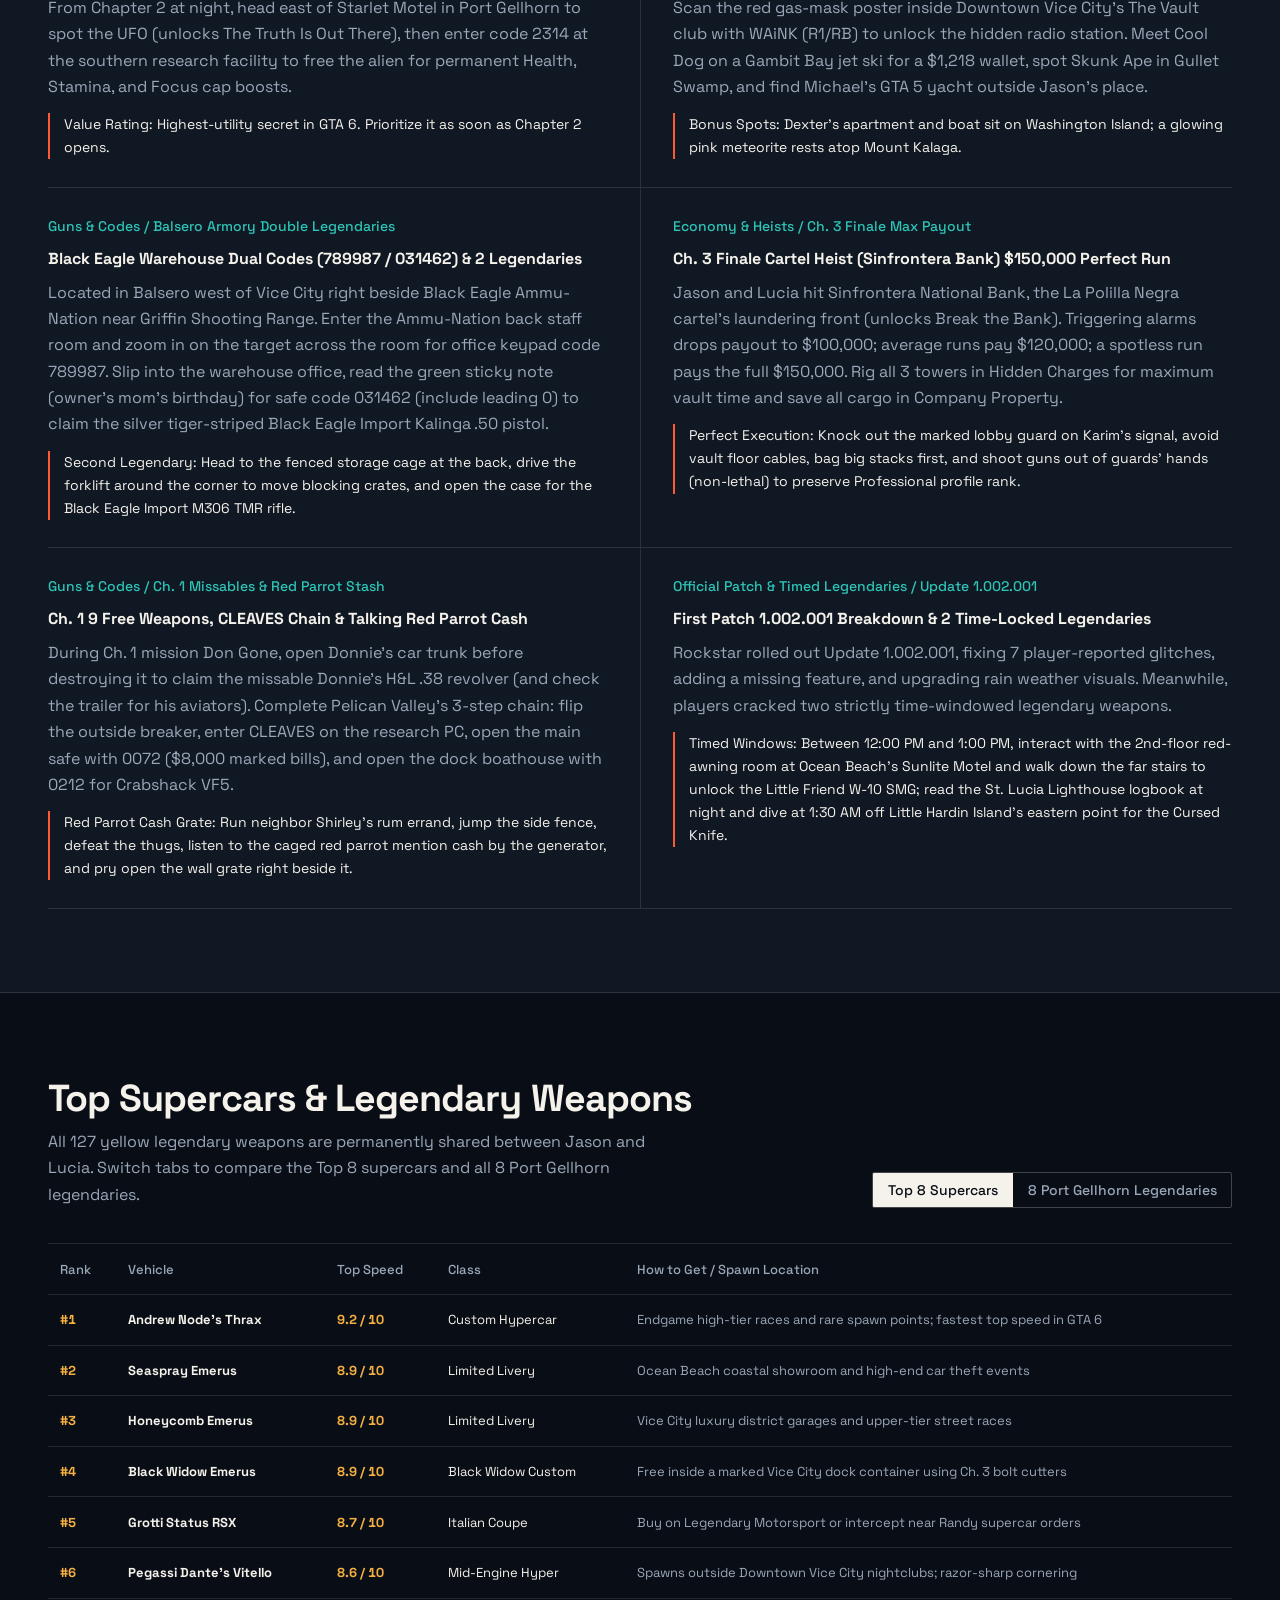
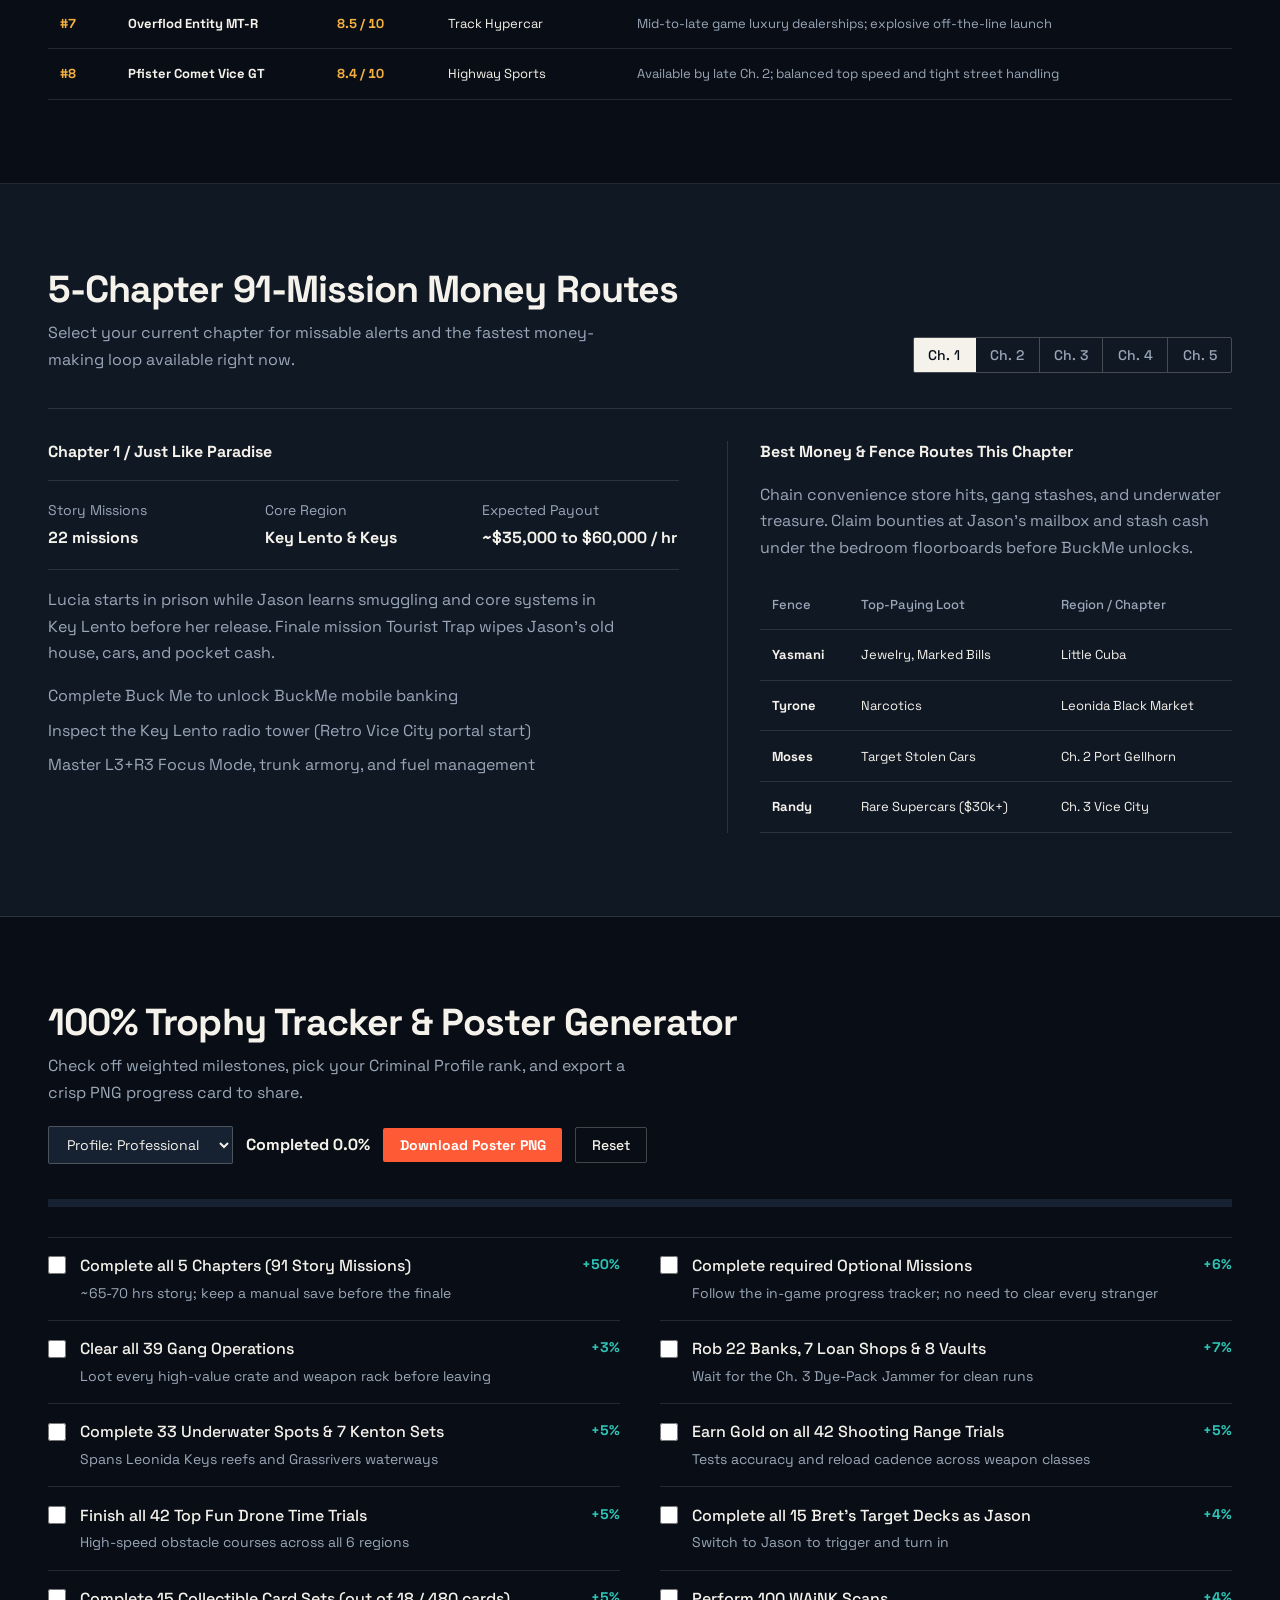
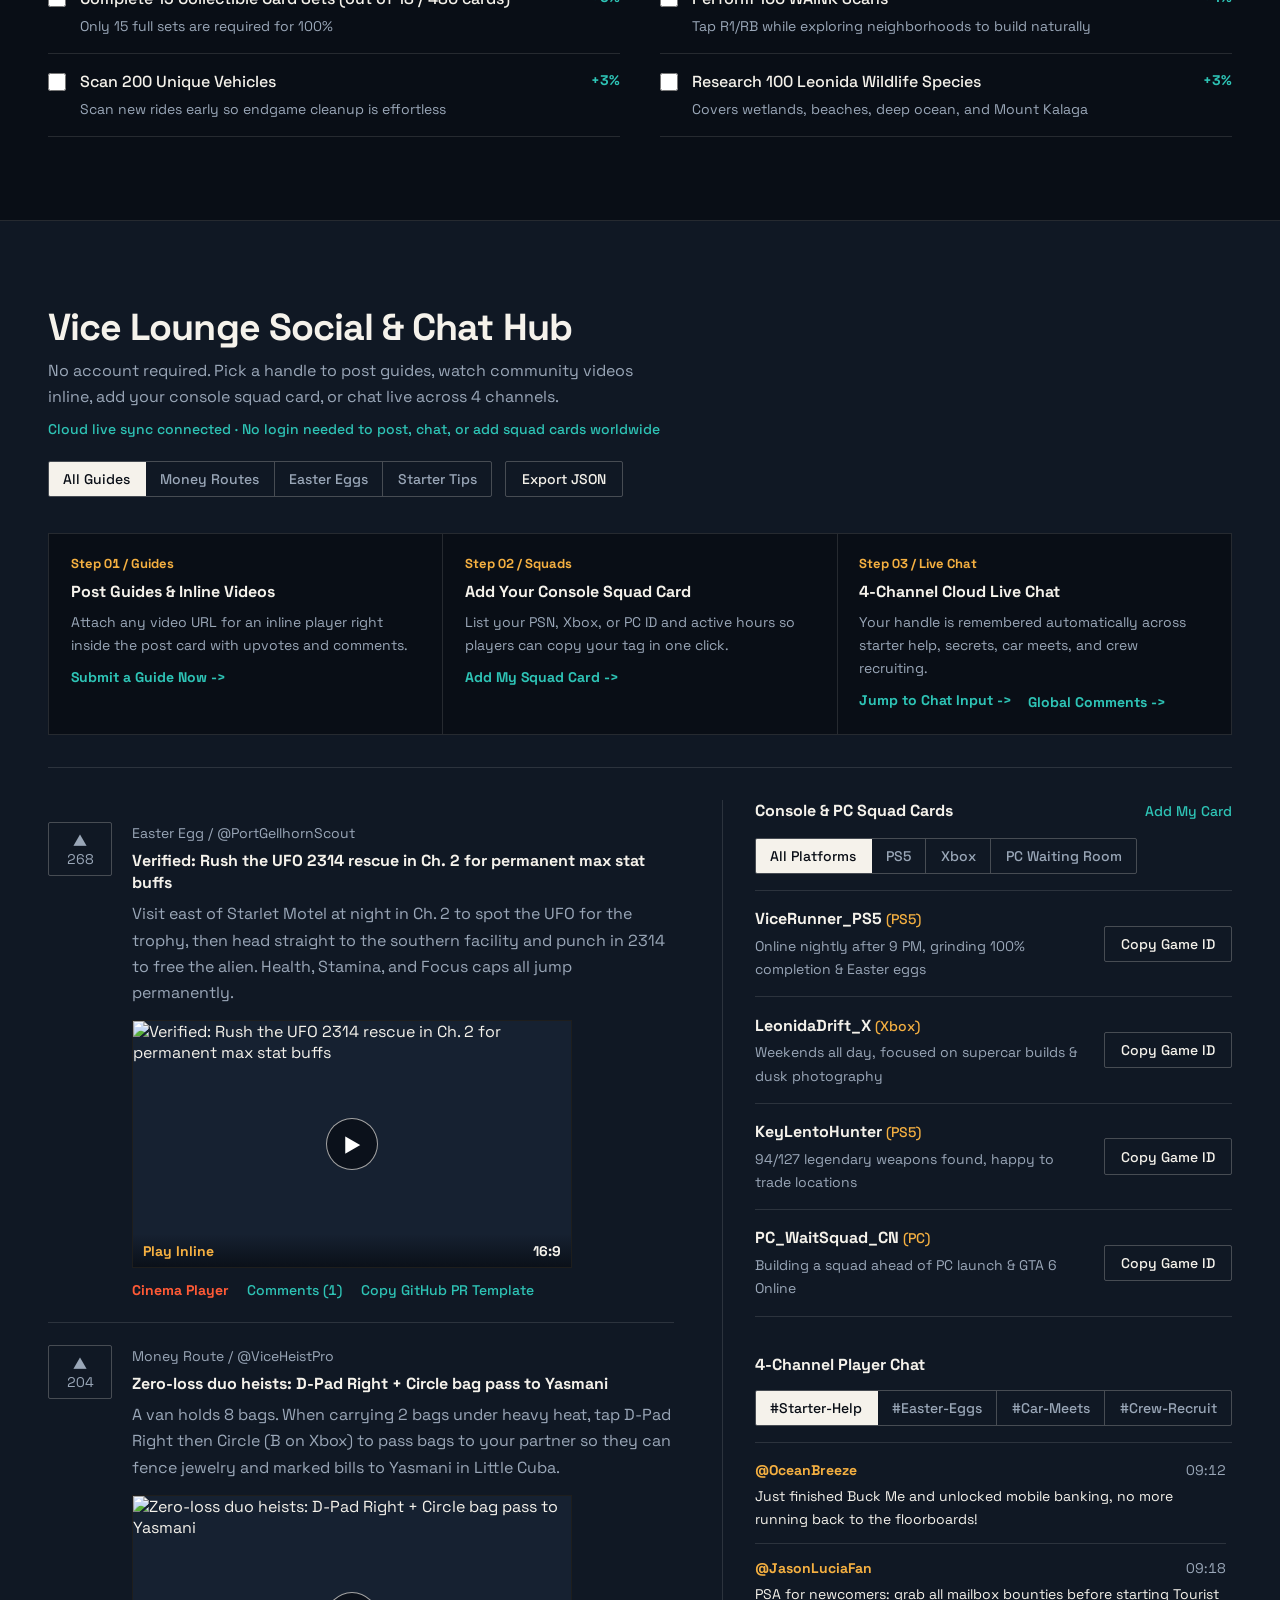
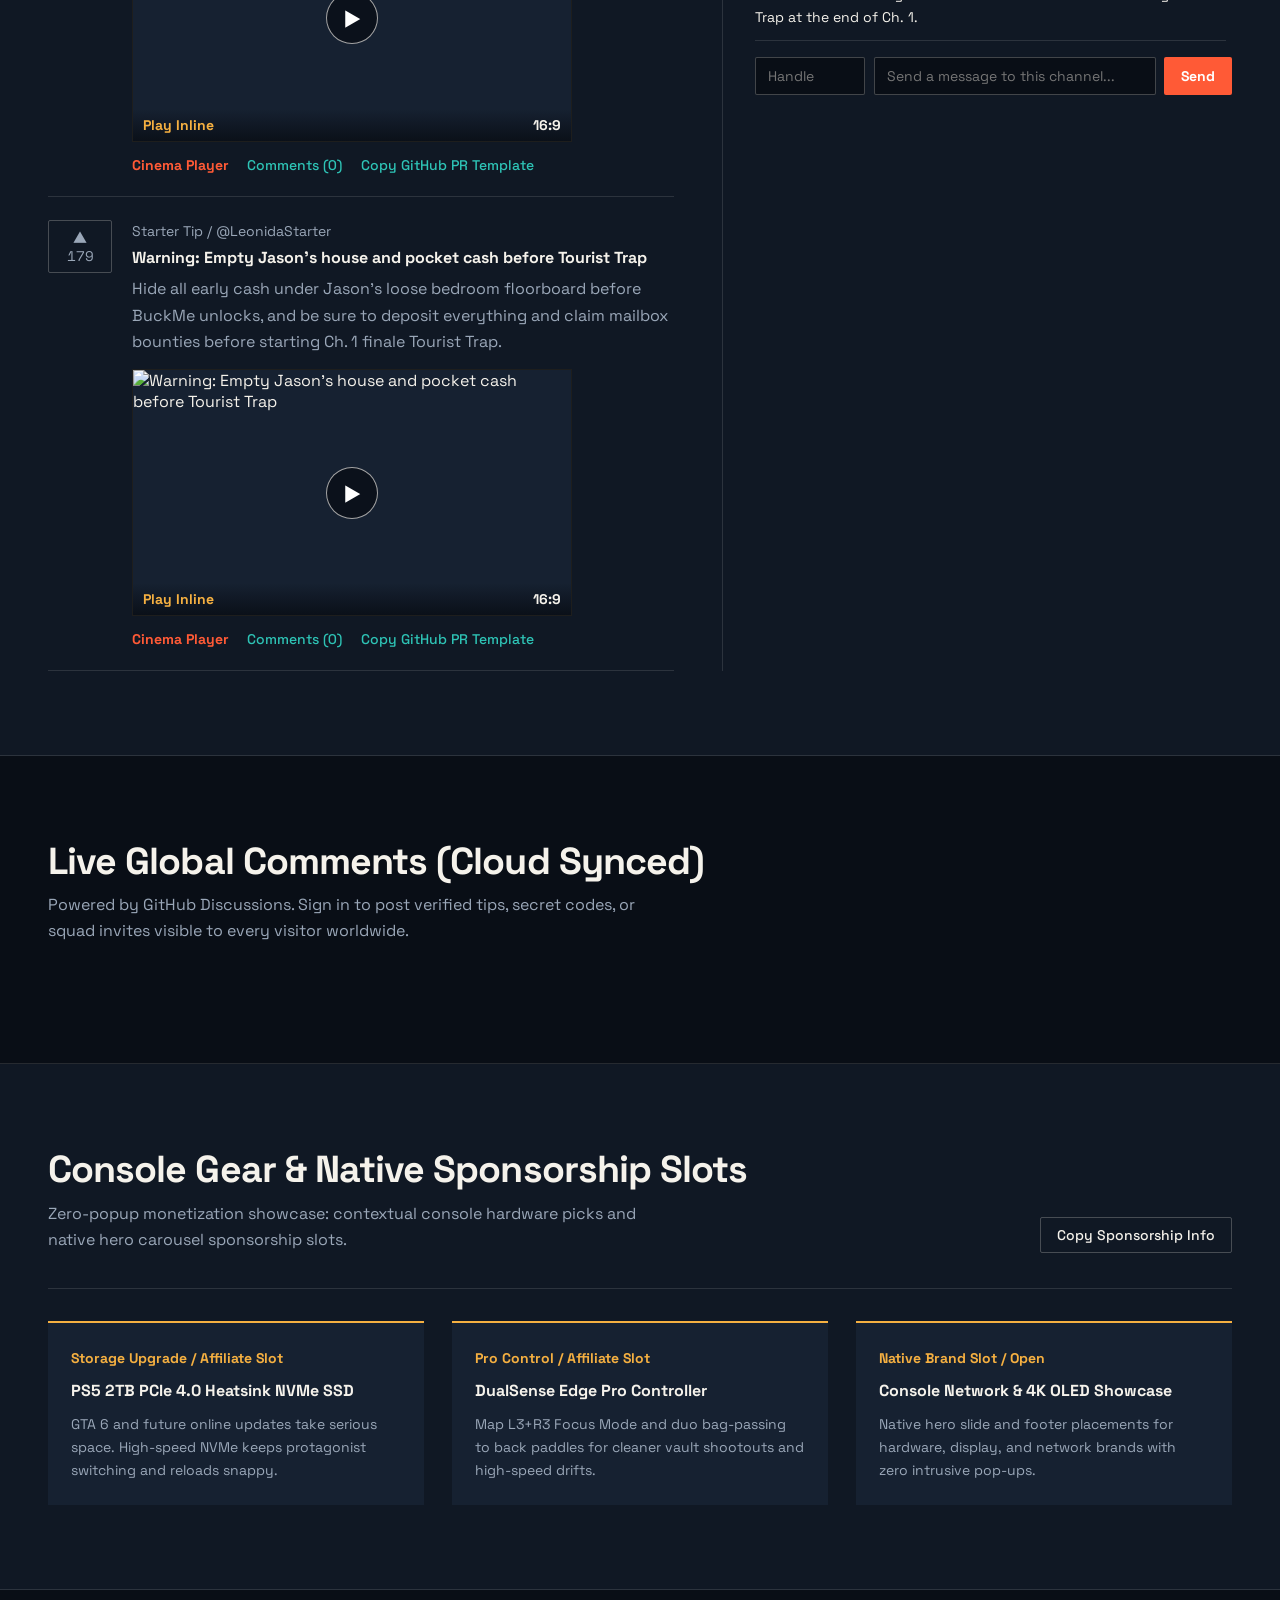
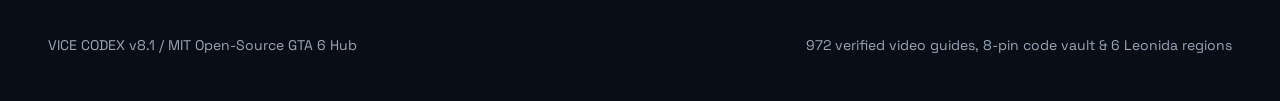
==== commit bf3c6cb9: "Keep all videos inline in lounge and add clear navigation and social guide" ====
--- a/index.html
+++ b/index.html
@@ -24,7 +24,7 @@
           <li><a href="#mechanics">机制密码</a></li>
           <li><a href="#arsenal">超跑武器</a></li>
           <li><a href="#checklist">100% 战绩卡</a></li>
-          <li><a href="#lounge">玩家社区</a></li>
+          <li><a href="#lounge" class="nav-link-social">社交聊天</a></li>
         </ul>
       </nav>
       <div class="header-actions">
@@ -36,14 +36,15 @@
       </div>
     </div>
     <nav class="mobile-nav" id="mobileNav" aria-label="移动端导航">
-      <a href="#videos">70 条高流量视频</a>
+      <a href="#videos">70 条高流量视频（站内播放）</a>
       <a href="#sweep">区域扫荡与销赃计算器</a>
       <a href="#regions">莱奥尼达六大区域</a>
-      <a href="#mechanics">全玩法机制与密码</a>
+      <a href="#mechanics">全玩法机制与 8 组密码</a>
       <a href="#arsenal">超跑与传奇武器</a>
       <a href="#chapters">五大章节赚钱路线</a>
       <a href="#checklist">100% 奖杯与战绩卡</a>
-      <a href="#lounge">Vice Lounge 社区交友</a>
+      <a href="#lounge" class="nav-link-social">社交聊天与交友大厅</a>
+      <a href="#live-comments">全网实时评论区</a>
       <div class="mobile-nav-tools">
         <button type="button" class="btn-secondary" id="mobileLangToggleBtn">EN</button>
         <button type="button" class="btn-secondary" id="mobileSpoilerToggle" aria-pressed="false">防剧透：关</button>
@@ -73,6 +74,41 @@
         </div>
       </div>
     </section>
+
+    <nav class="wayfinding-bar" id="wayfindingBar" aria-label="全站功能快速导览">
+      <div class="container wayfinding-grid">
+        <a href="#videos" class="wayfinding-item">
+          <span class="wayfinding-num tabular">01</span>
+          <span class="wayfinding-title">站内视频库</span>
+          <span class="wayfinding-desc">原位播放支持全屏</span>
+        </a>
+        <a href="#sweep" class="wayfinding-item">
+          <span class="wayfinding-num tabular">02</span>
+          <span class="wayfinding-title">第二屏扫荡</span>
+          <span class="wayfinding-desc">区域清单 + 劫案计算</span>
+        </a>
+        <a href="#mechanics" class="wayfinding-item">
+          <span class="wayfinding-num tabular">03</span>
+          <span class="wayfinding-title">8 组门禁密码</span>
+          <span class="wayfinding-desc">一键复制 + 机制速查</span>
+        </a>
+        <a href="#arsenal" class="wayfinding-item">
+          <span class="wayfinding-num tabular">04</span>
+          <span class="wayfinding-title">超跑与传奇枪</span>
+          <span class="wayfinding-desc">极速榜 + 127 武器</span>
+        </a>
+        <a href="#checklist" class="wayfinding-item">
+          <span class="wayfinding-num tabular">05</span>
+          <span class="wayfinding-title">100% 战绩卡</span>
+          <span class="wayfinding-desc">勾选导出 PNG 海报</span>
+        </a>
+        <a href="#lounge" class="wayfinding-item wayfinding-highlight">
+          <span class="wayfinding-num tabular">06</span>
+          <span class="wayfinding-title">社交聊天大厅</span>
+          <span class="wayfinding-desc">发攻略 / 找车队 / 聊天</span>
+        </a>
+      </div>
+    </nav>
 
     <section class="section" id="videos">
       <div class="container">
@@ -321,8 +357,9 @@
       <div class="container">
         <div class="section-head">
           <div>
-            <h2>Vice Lounge 玩家共创与交友大厅</h2>
-            <p class="section-lead">支持投稿自动抓取 YouTube 封面、一键导出 GitHub PR、主机玩家交友名片与 4 频道聊天室，下方已接入 Giscus 云端永久同步真评论区。</p>
+            <h2>Vice Lounge 玩家社交与聊天大厅</h2>
+            <p class="section-lead">无需注册登录，填个昵称即可发实战攻略、站内直接看投稿视频、贴主机名片找车队，或在右侧 4 个频道实时聊天，全网玩家互通可见。</p>
+            <div class="cloud-status-line tabular" id="socialCloudBadge"></div>
           </div>
           <div class="controls-row">
             <div class="segmented" role="tablist" aria-label="筛选社区投稿分类" id="communityFilterTabs">
@@ -332,6 +369,30 @@
               <button type="button" role="tab" aria-selected="false" data-post-cat="开荒避坑">开荒避坑</button>
             </div>
             <button type="button" class="btn-secondary" id="exportJsonBtn">导出社区 JSON</button>
+          </div>
+        </div>
+
+        <div class="social-guide-strip" id="socialGuideStrip" aria-label="社交大厅三步玩法指引">
+          <div class="social-guide-cell">
+            <div class="social-guide-kicker tabular">玩法 01 / 攻略投稿</div>
+            <h3>发图文或站内视频攻略</h3>
+            <p>附上视频链接自动生成站内播放器，所有视频均在卡片内直接播放不跳转，支持点赞置顶与展开评论。</p>
+            <button type="button" class="text-action-btn" id="quickPublishBtn">立即发布一条攻略 &#8594;</button>
+          </div>
+          <div class="social-guide-cell">
+            <div class="social-guide-kicker tabular">玩法 02 / 车队交友</div>
+            <h3>贴主机名片找联机队友</h3>
+            <p>登记你的 PSN、Xbox 或 PC 预备队 ID 与常玩时段，其他玩家可一键复制你的 ID 加好友组队。</p>
+            <button type="button" class="text-action-btn" id="quickFriendBtn">登记我的游戏名片 &#8594;</button>
+          </div>
+          <div class="social-guide-cell">
+            <div class="social-guide-kicker tabular">玩法 03 / 实时聊天</div>
+            <h3>免注册 4 频道云端聊天</h3>
+            <p>输入昵称后自动记住，可在开荒互助、彩蛋破译、晒车拍照、车队预招四个频道即时发言，或直达全网评论区。</p>
+            <div class="social-guide-actions">
+              <button type="button" class="text-action-btn" id="quickChatBtn">去聊天室发一句 &#8594;</button>
+              <a href="#live-comments" class="text-action-btn" id="quickCommentsLink">全网评论区 &#8594;</a>
+            </div>
           </div>
         </div>
 
@@ -454,7 +515,7 @@
         </div>
         <div id="vmMeta" class="tabular" style="font-size:var(--text-sm); color:var(--accent-gold);"></div>
         <p id="vmNote" style="font-size:var(--text-sm); color:var(--text-muted);"></p>
-        <a id="vmExtLink" href="#" target="_blank" rel="noopener noreferrer" class="text-action-btn">在 YouTube 新窗口打开原视频</a>
+        <button type="button" id="vmShareBtn" class="text-action-btn" style="align-self:flex-start;">复制本站视频直达链接</button>
       </div>
       <div class="drawer-body" style="padding:1rem 1.4rem;">
         <div id="vmCommentList" style="display:flex; flex-direction:column; gap:0.75rem;"></div>
--- a/styles.css
+++ b/styles.css
@@ -36,6 +36,7 @@
 .nav-links { display: flex; align-items: center; gap: clamp(0.75rem, 1.2vw, 1.35rem); list-style: none; }
 .nav-links a { font-size: var(--text-sm); font-weight: 500; color: rgba(245, 242, 235, 0.84); white-space: nowrap; transition: color 160ms var(--ease-out); }
 .nav-links a:hover { color: var(--text-primary); }
+.nav-links a.nav-link-social, .mobile-nav a.nav-link-social { color: var(--accent-gold); font-weight: 700; }
 .header-actions { display: flex; align-items: center; gap: 0.5rem; flex-shrink: 0; }
 .search-trigger, .spoiler-toggle, .lang-toggle { display: inline-flex; align-items: center; gap: 0.35rem; background-color: rgba(16, 24, 36, 0.75); border: 1px solid var(--hairline-strong); border-radius: 2px; padding: 0.4rem 0.68rem; font-size: var(--text-sm); color: var(--text-muted); cursor: pointer; white-space: nowrap; transition: border-color 160ms var(--ease-out), color 160ms var(--ease-out), background-color 160ms var(--ease-out); }
 .search-trigger:hover, .lang-toggle:hover { border-color: var(--text-primary); color: var(--text-primary); }
@@ -76,6 +77,17 @@
 .filmstrip-thumb { width: 100%; aspect-ratio: 16 / 9; object-fit: cover; display: block; background-color: var(--bg-surface); }
 .filmstrip-caption { font-size: var(--text-sm); color: var(--text-primary); padding: 0.35rem 0.2rem 0.2rem; white-space: nowrap; overflow: hidden; text-overflow: ellipsis; }
 
+.wayfinding-bar { background-color: var(--bg-surface); border-top: 1px solid var(--hairline); border-bottom: 1px solid var(--hairline); }
+.wayfinding-grid { display: grid; grid-template-columns: repeat(6, minmax(0, 1fr)); }
+.wayfinding-item { display: flex; flex-direction: column; gap: 0.15rem; padding: 0.95rem 1rem 0.95rem 0; border-right: 1px solid var(--hairline); transition: background-color 160ms var(--ease-out); }
+.wayfinding-item:not(:first-child) { padding-left: 1rem; }
+.wayfinding-item:last-child { border-right: 0; }
+.wayfinding-item:hover { background-color: rgba(245, 242, 235, 0.04); }
+.wayfinding-num { font-size: var(--text-table); color: var(--accent-teal); font-weight: 700; }
+.wayfinding-title { font-size: var(--text-sm); font-weight: 700; color: var(--text-primary); }
+.wayfinding-desc { font-size: var(--text-table); color: var(--text-muted); }
+.wayfinding-highlight .wayfinding-num, .wayfinding-highlight .wayfinding-title { color: var(--accent-gold); }
+
 .section { padding: clamp(3.75rem, 6.5vw, 5.75rem) 0; border-bottom: 1px solid var(--hairline); }
 .section-alt { background-color: var(--bg-surface); }
 .section-head { display: flex; flex-wrap: wrap; align-items: flex-end; justify-content: space-between; gap: 1.25rem 2rem; margin-bottom: 2.2rem; }
@@ -170,13 +182,20 @@
 .check-sub { font-size: var(--text-sm); color: var(--text-muted); margin-top: 0.15rem; }
 .check-weight { font-size: var(--text-sm); color: var(--accent-teal); font-weight: 700; white-space: nowrap; }
 
+.social-guide-strip { display: grid; grid-template-columns: repeat(3, minmax(0, 1fr)); border-top: 1px solid var(--hairline); border-left: 1px solid var(--hairline); margin-bottom: 2rem; background-color: var(--bg-page); }
+.social-guide-cell { padding: 1.2rem 1.35rem; border-right: 1px solid var(--hairline); border-bottom: 1px solid var(--hairline); display: flex; flex-direction: column; gap: 0.45rem; }
+.social-guide-kicker { font-size: var(--text-table); font-weight: 700; color: var(--accent-gold); }
+.social-guide-cell p { font-size: var(--text-sm); color: var(--text-muted); margin-bottom: 0.25rem; }
+.social-guide-cell .text-action-btn { align-self: flex-start; font-weight: 700; }
+.social-guide-actions { display: flex; flex-wrap: wrap; gap: 1rem; margin-top: auto; }
+
 .lounge-layout { display: grid; grid-template-columns: 1.25fr 1fr; gap: 3rem; border-top: 1px solid var(--hairline); padding-top: 2rem; }
 .post-row { display: grid; grid-template-columns: 64px 1fr; gap: 1.25rem; align-items: start; padding: 1.4rem 0; border-bottom: 1px solid var(--hairline); }
 .upvote-btn { display: flex; flex-direction: column; align-items: center; justify-content: center; background: transparent; border: 1px solid var(--hairline-strong); border-radius: 2px; padding: 0.42rem 0.45rem; cursor: pointer; font-size: var(--text-sm); color: var(--text-muted); transition: border-color 160ms var(--ease-out), color 160ms var(--ease-out), background-color 160ms var(--ease-out); }
 .upvote-btn[aria-pressed="true"] { border-color: var(--accent); color: var(--accent); background-color: rgba(255, 90, 54, 0.12); }
 .post-meta { font-size: var(--text-sm); color: var(--text-muted); margin-bottom: 0.3rem; }
 .post-body { font-size: var(--text-body); color: var(--text-muted); max-width: 62ch; margin-top: 0.4rem; }
-.post-thumb { width: 100%; max-width: 320px; aspect-ratio: 16 / 9; object-fit: cover; margin-top: 0.75rem; display: block; background-color: var(--bg-surface-alt); }
+.post-video-slot { position: relative; width: 100%; max-width: 440px; aspect-ratio: 16 / 9; margin-top: 0.85rem; background-color: #000000; overflow: hidden; border: 1px solid var(--hairline); }
 .post-toolbar { display: flex; flex-wrap: wrap; align-items: center; gap: 1.15rem; margin-top: 0.85rem; }
 .social-column { display: flex; flex-direction: column; gap: 2.35rem; padding-left: 2rem; border-left: 1px solid var(--hairline); }
 .friend-list { display: flex; flex-direction: column; border-top: 1px solid var(--hairline); }
@@ -240,7 +259,10 @@
 @media (max-width: 1040px) {
   .nav-links, .spoiler-toggle { display: none; }
   .menu-toggle { display: inline-block; }
+  .wayfinding-grid { grid-template-columns: repeat(3, minmax(0, 1fr)); }
+  .wayfinding-item { padding: 0.85rem 0.75rem; border-bottom: 1px solid var(--hairline); }
   .video-grid, .region-grid, .sponsor-grid, .code-vault-strip { grid-template-columns: repeat(2, minmax(0, 1fr)); }
+  .social-guide-strip { grid-template-columns: 1fr; }
   .filmstrip-rail { grid-template-columns: repeat(7, 130px); overflow-x: auto; padding-bottom: 0.25rem; }
   .sweep-layout, .lounge-layout, .chapter-workbench, .mechanics-grid, .checklist-grid, .video-modal { grid-template-columns: 1fr; }
   .video-modal { max-height: 92vh; overflow-y: auto; }
@@ -251,6 +273,7 @@
 @media (max-width: 760px) {
   .nav-links, .spoiler-toggle { display: none; }
   .menu-toggle { display: inline-block; }
+  .wayfinding-grid { grid-template-columns: repeat(2, minmax(0, 1fr)); }
   .video-grid, .region-grid, .sponsor-grid, .calc-grid, .code-vault-strip { grid-template-columns: 1fr; }
   .hero-top-row { flex-direction: column; align-items: flex-start; }
   .hero-filmstrip-bar { flex-direction: column; align-items: stretch; }
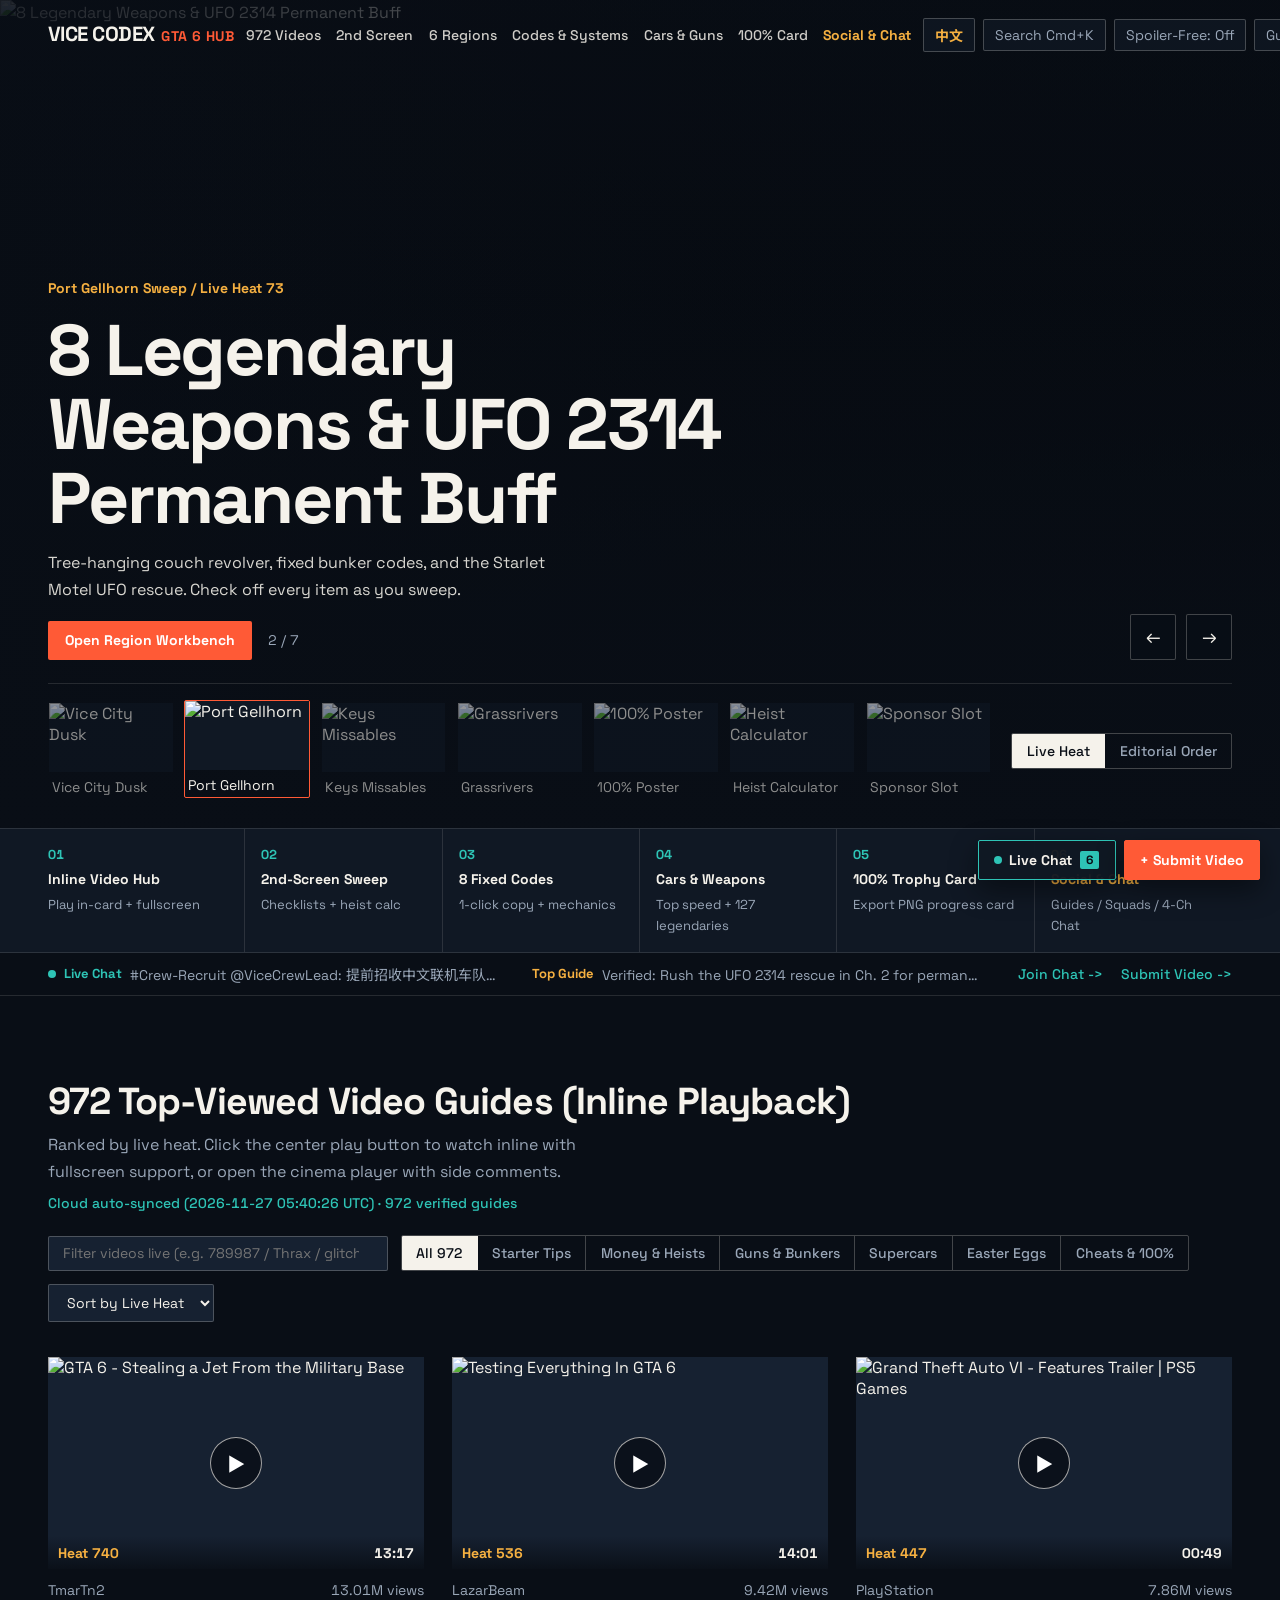
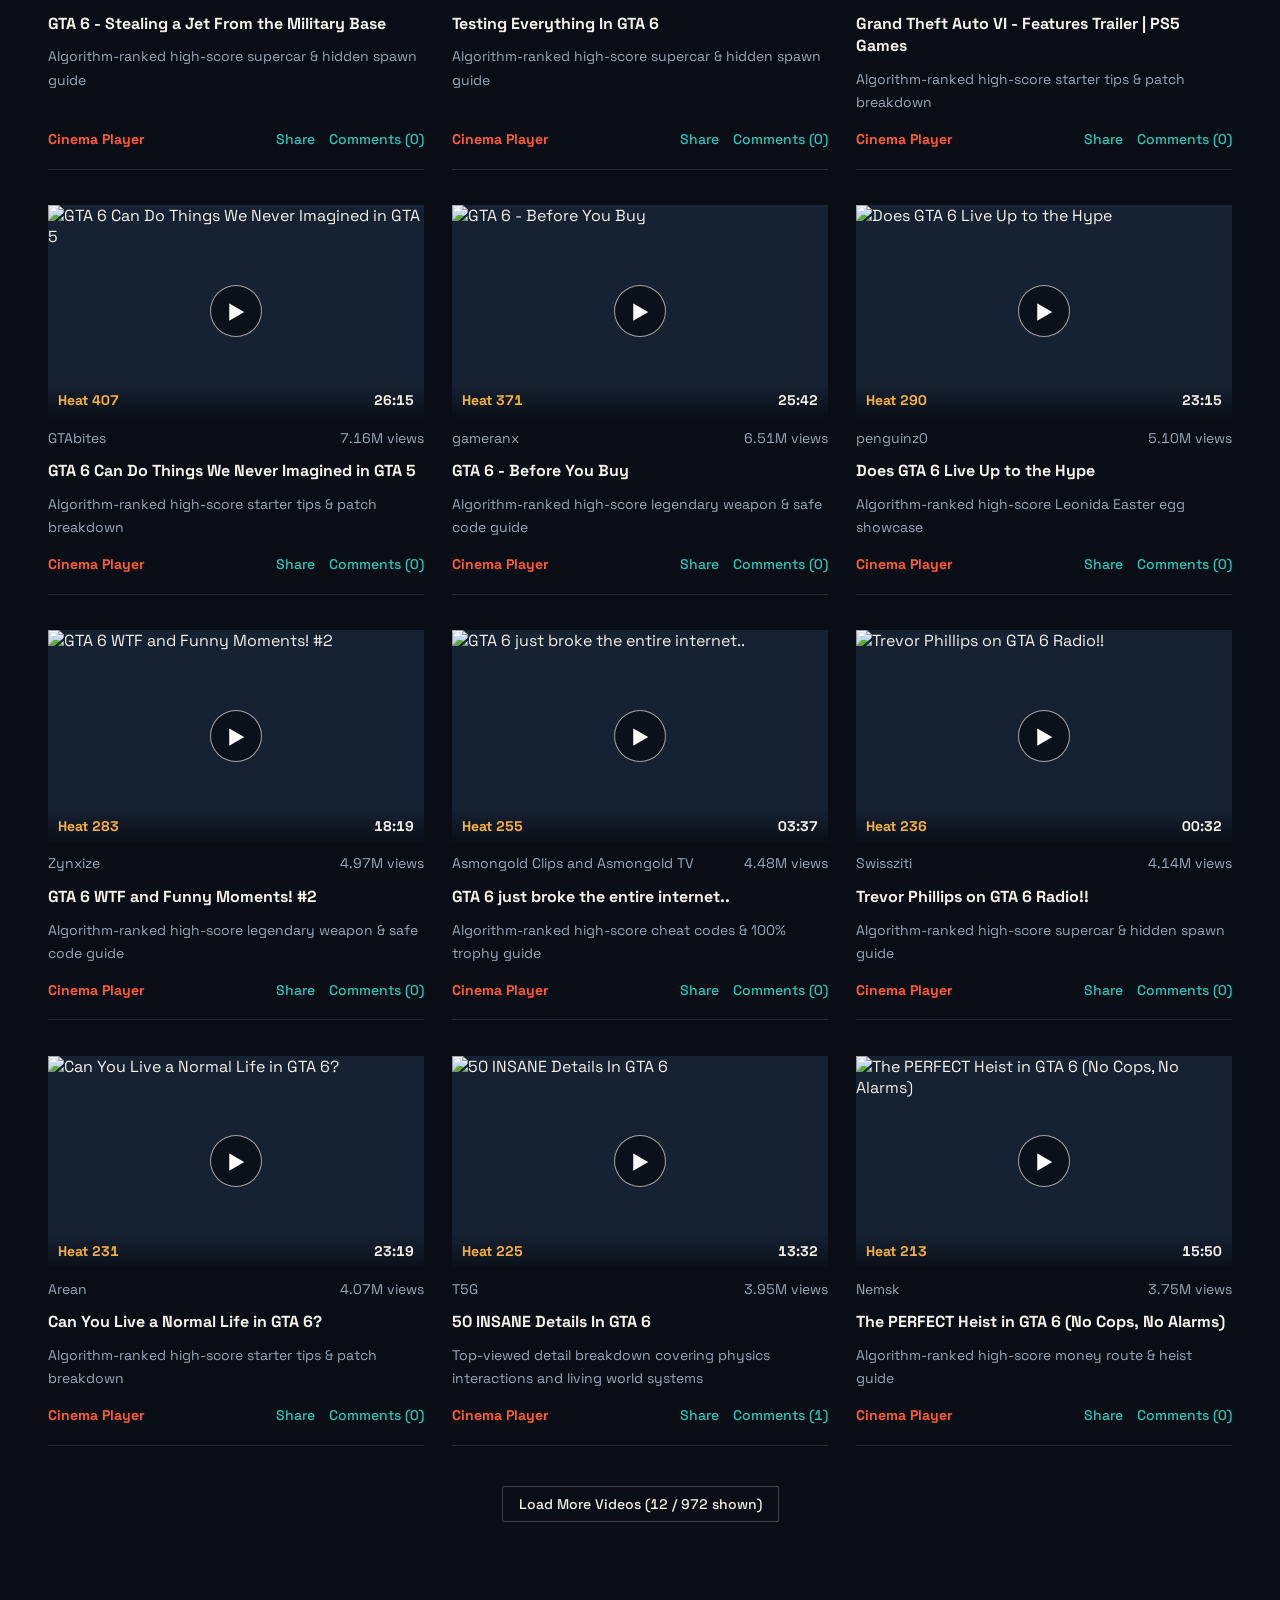
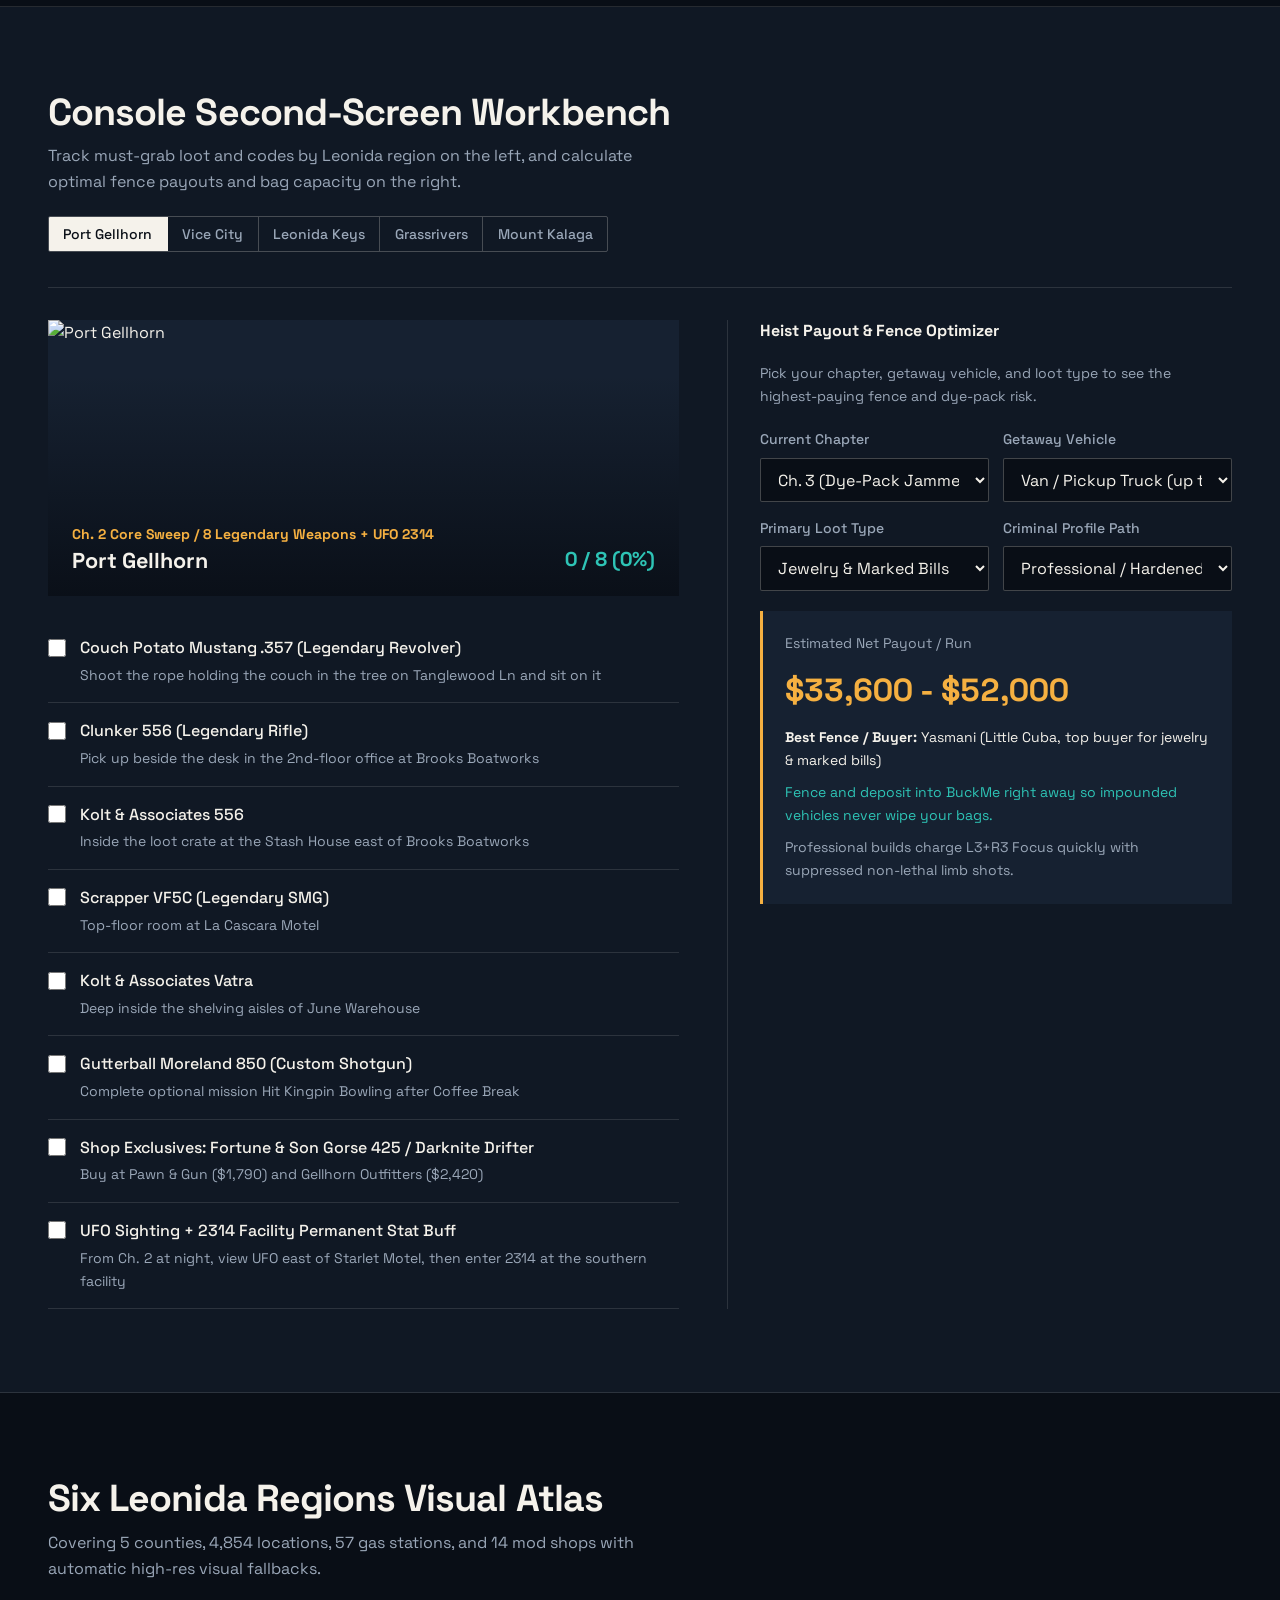
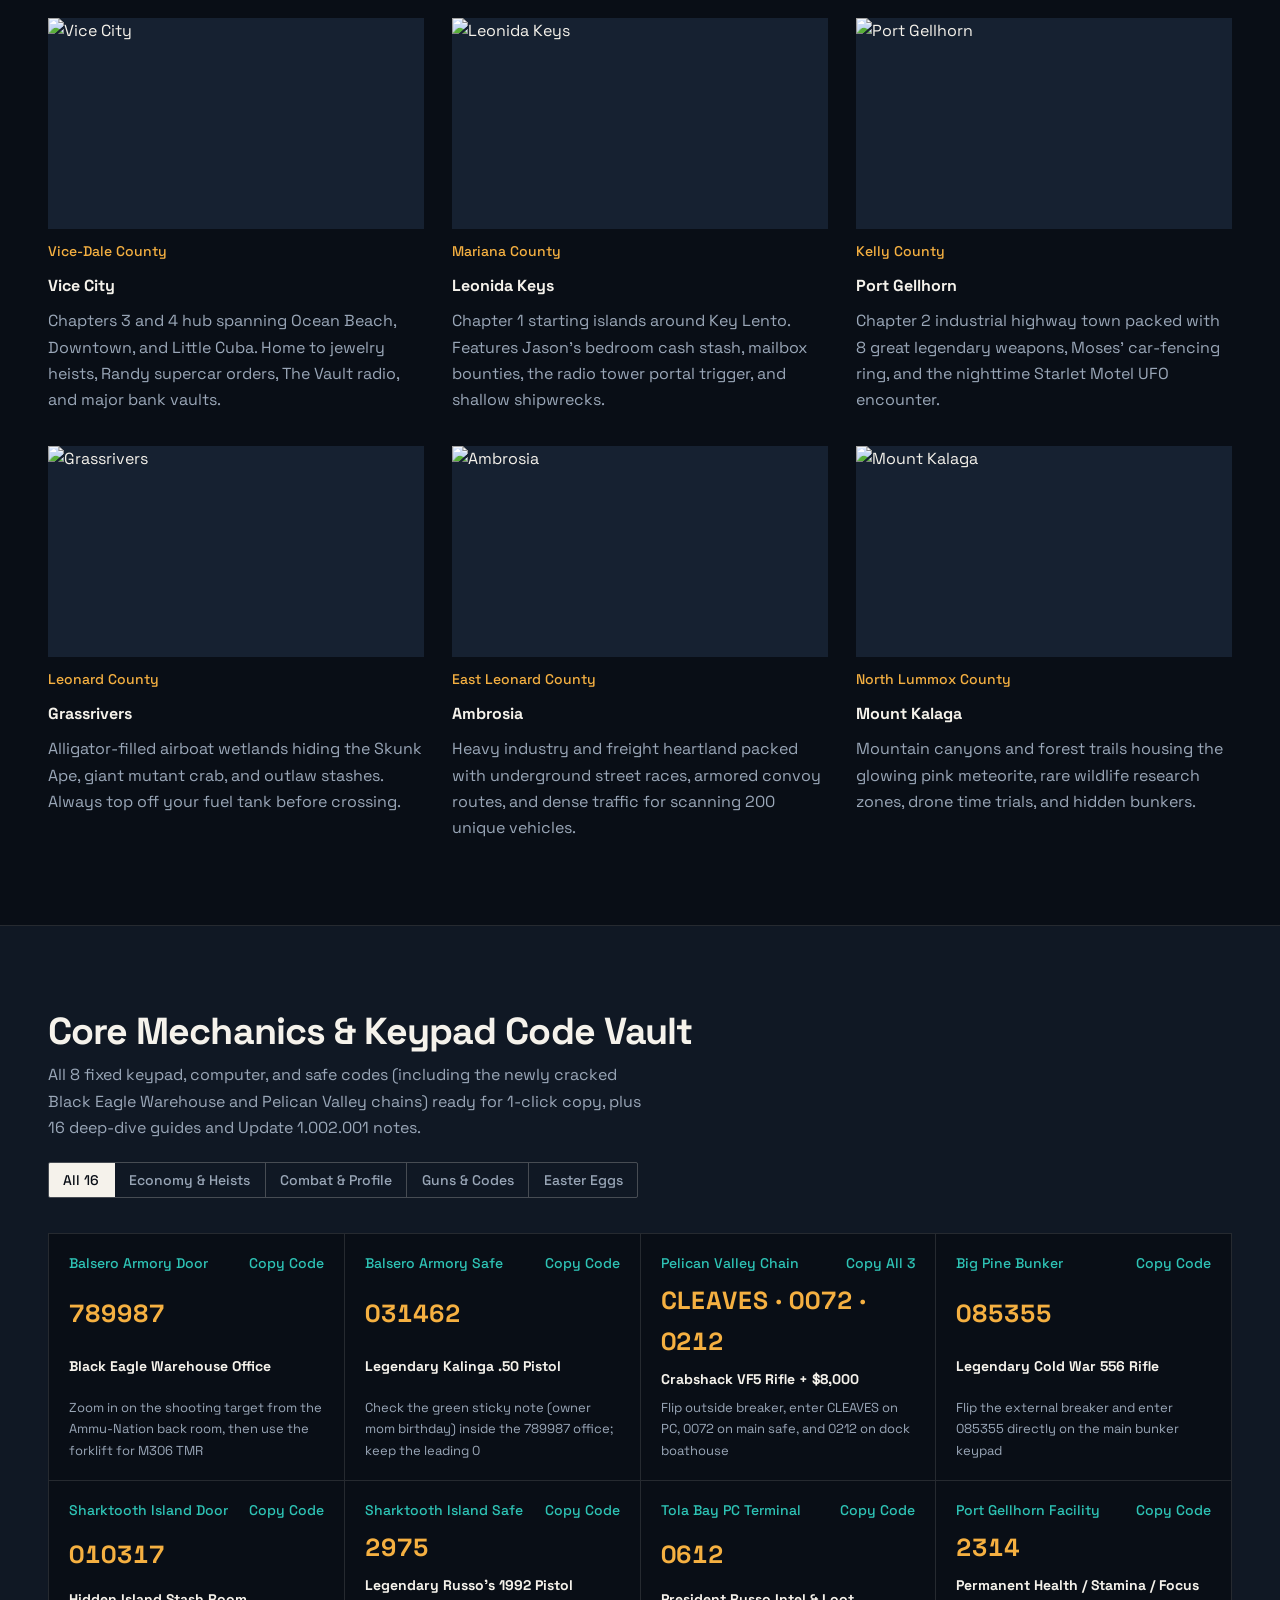
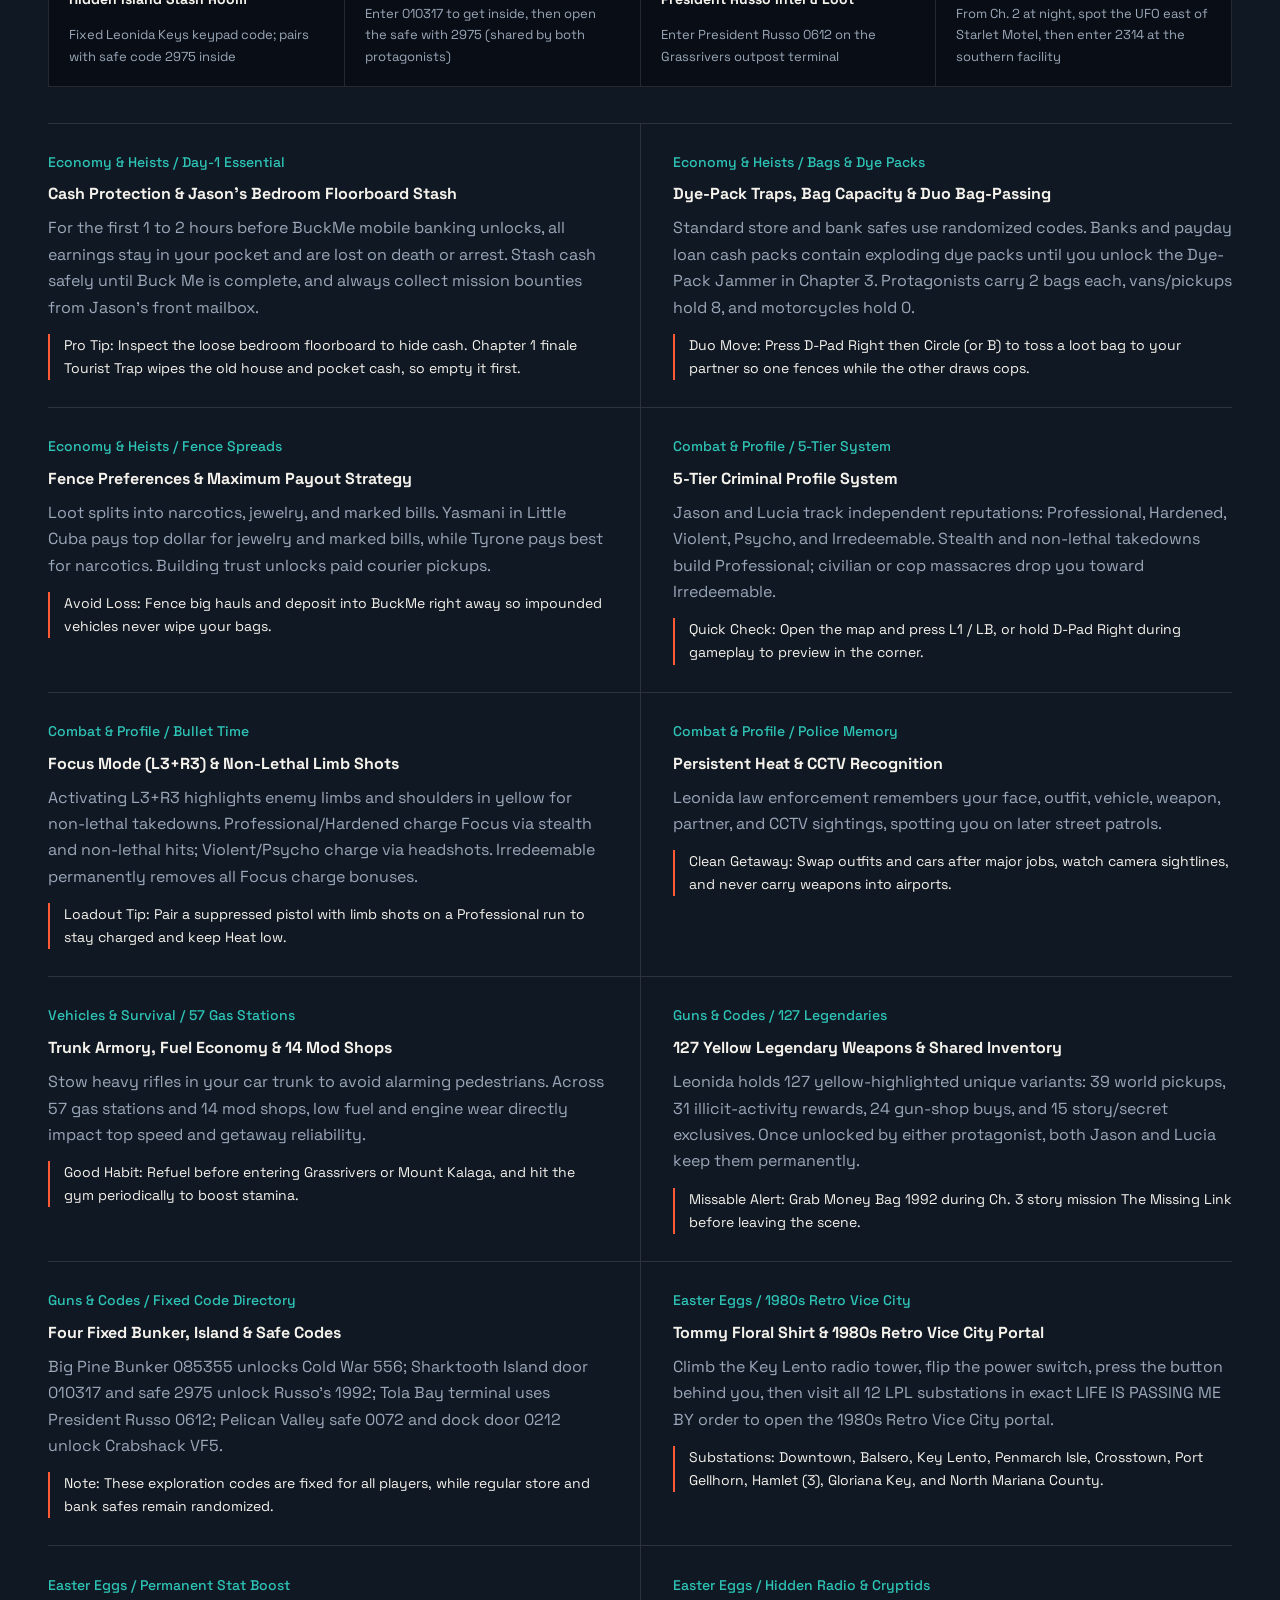
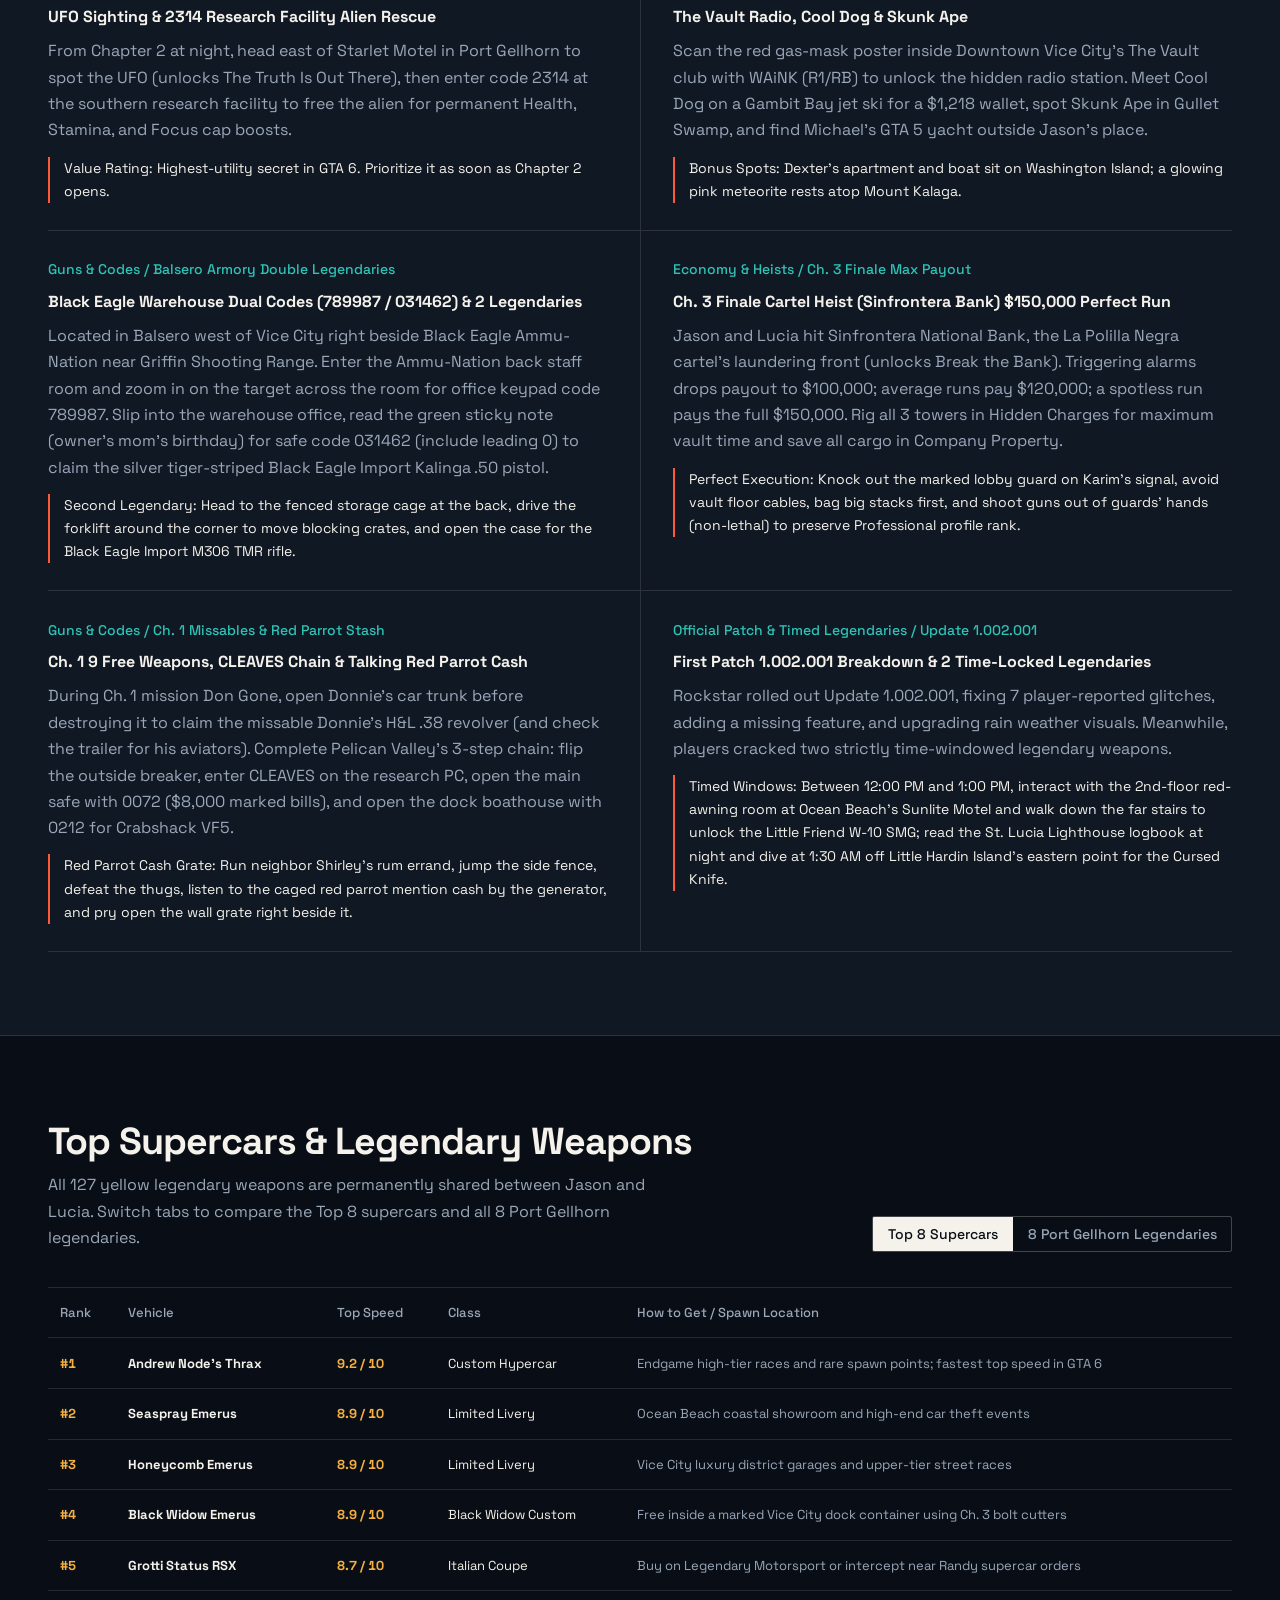
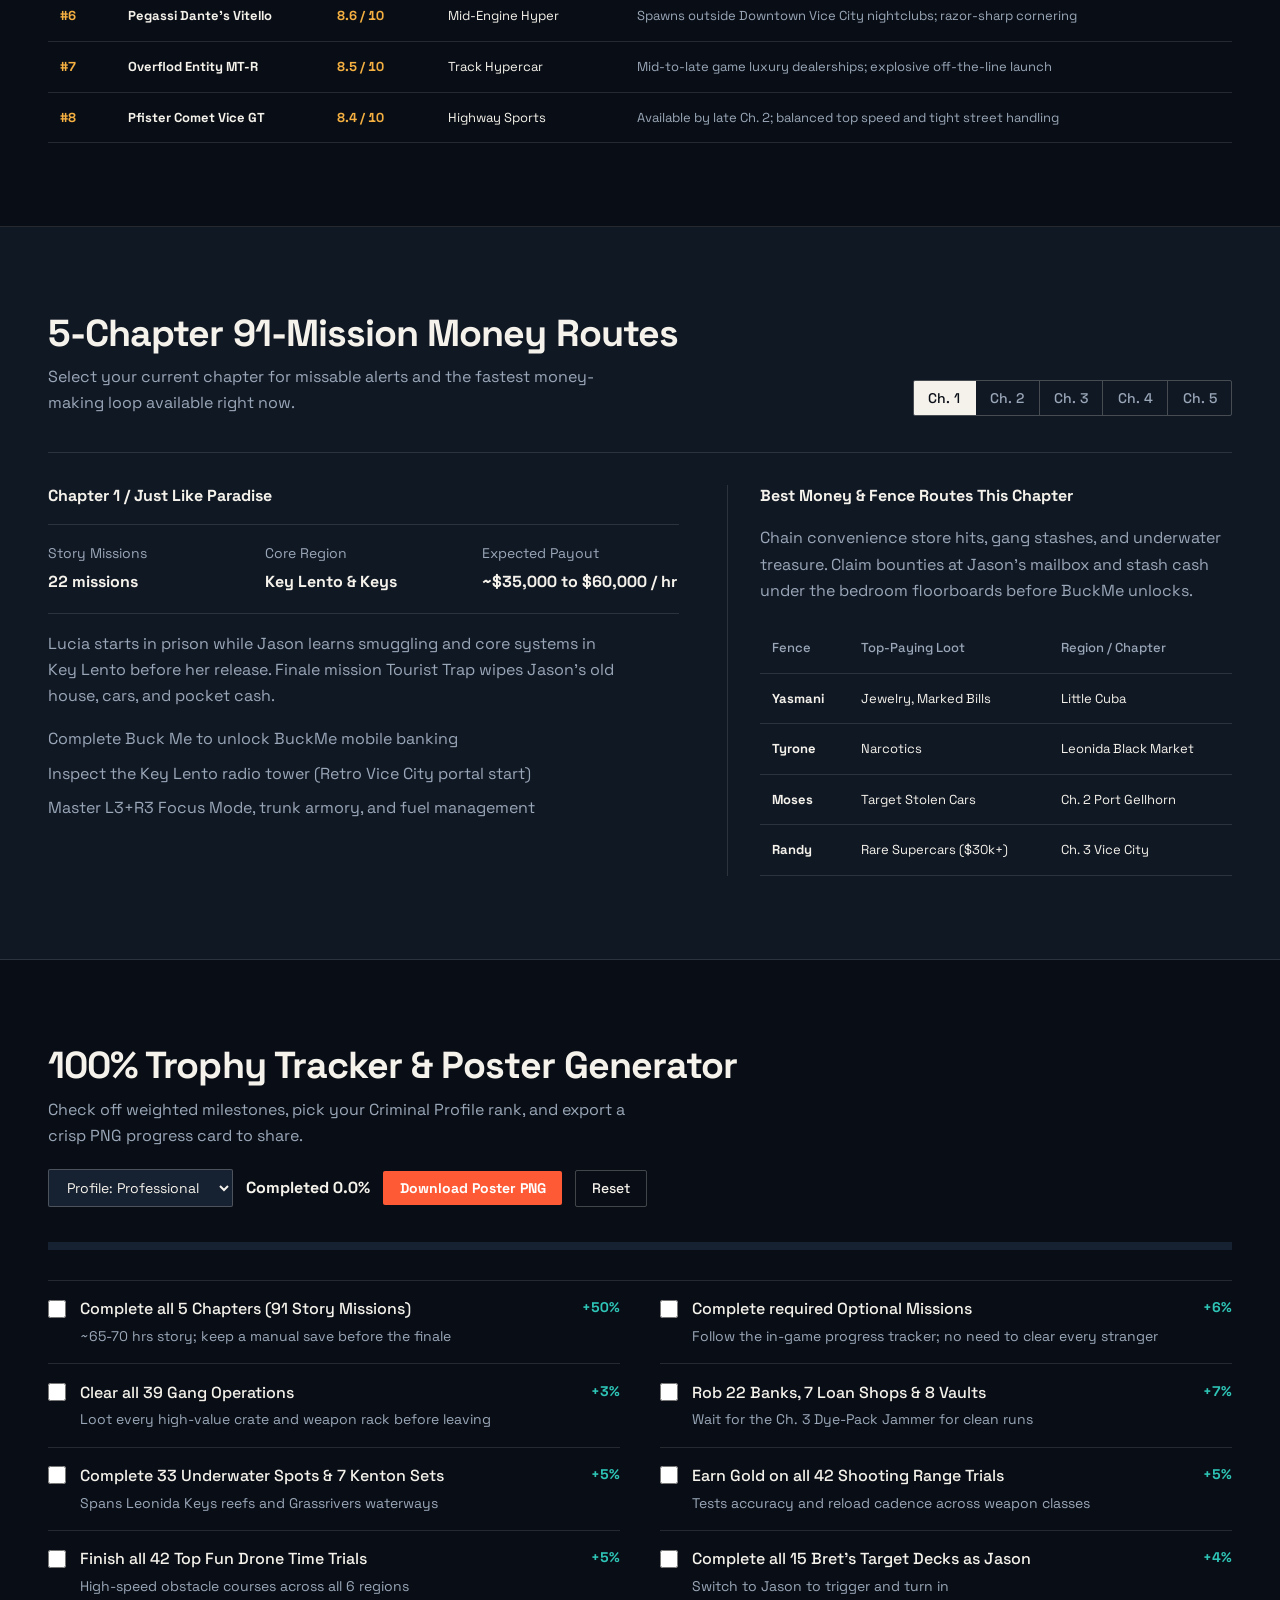
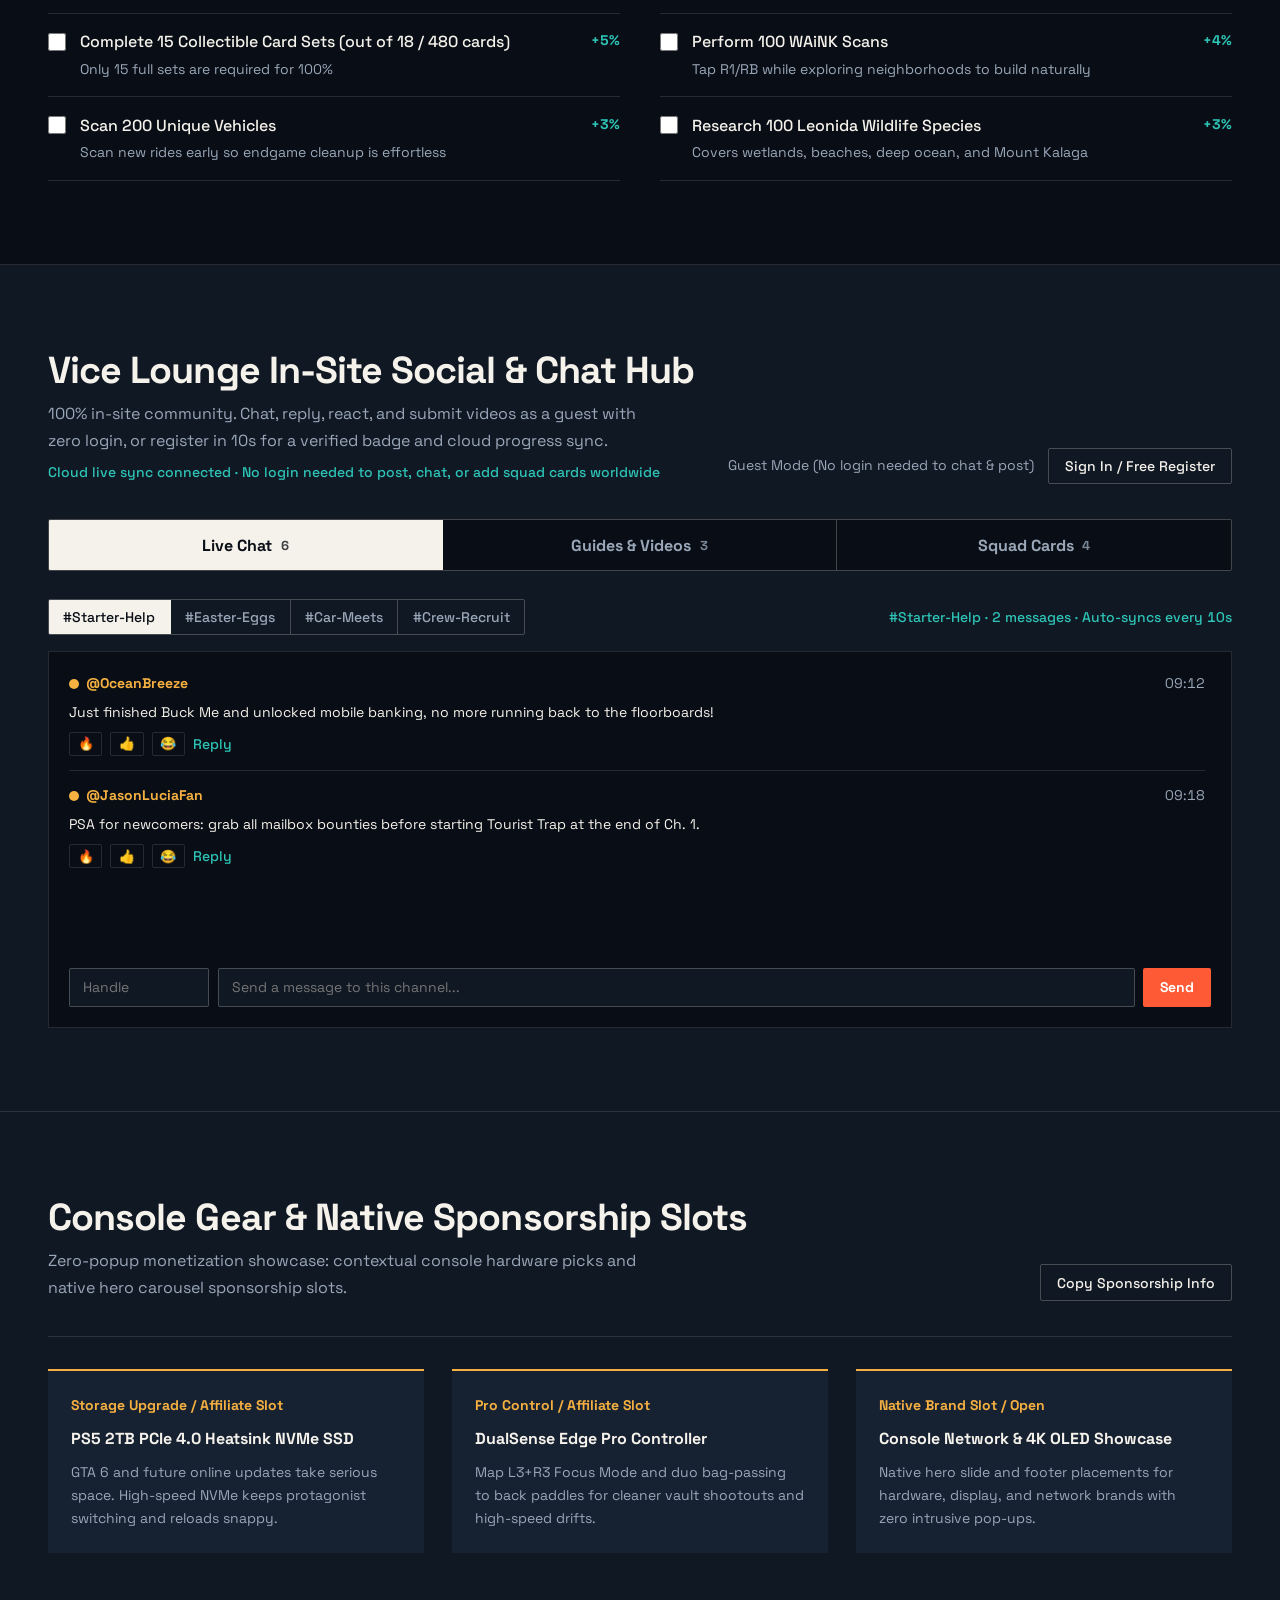
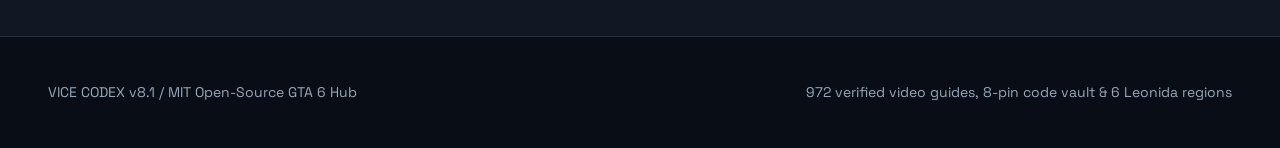
==== commit 9dcca9cb: "Phase 1: In-site account/guest dual-track, 3-tab interactive lounge, reactions, replies, live pulse " ====
--- a/index.html
+++ b/index.html
@@ -31,6 +31,7 @@
         <button type="button" class="lang-toggle" id="langToggleBtn" aria-label="切换中英文">EN</button>
         <button type="button" class="search-trigger" id="openSearchBtn">搜索 Cmd+K</button>
         <button type="button" class="spoiler-toggle" id="spoilerToggle" aria-pressed="false">防剧透：关</button>
+        <button type="button" class="account-btn" id="openAccountBtn">登录 / 游客</button>
         <button type="button" class="btn-primary" id="openPublishBtn">发布攻略</button>
         <button type="button" class="menu-toggle" id="menuToggleBtn" aria-expanded="false" aria-controls="mobileNav">菜单</button>
       </div>
@@ -44,8 +45,8 @@
       <a href="#chapters">五大章节赚钱路线</a>
       <a href="#checklist">100% 奖杯与战绩卡</a>
       <a href="#lounge" class="nav-link-social">社交聊天与交友大厅</a>
-      <a href="#live-comments">全网实时评论区</a>
       <div class="mobile-nav-tools">
+        <button type="button" class="btn-secondary" id="mobileAccountBtn">登录 / 游客</button>
         <button type="button" class="btn-secondary" id="mobileLangToggleBtn">EN</button>
         <button type="button" class="btn-secondary" id="mobileSpoilerToggle" aria-pressed="false">防剧透：关</button>
         <button type="button" class="btn-secondary" id="mobileSearchBtn">全站搜索</button>
@@ -109,6 +110,26 @@
         </a>
       </div>
     </nav>
+
+    <div class="live-pulse-strip" id="livePulseStrip" aria-label="全站实时热聊与最新投稿">
+      <div class="container live-pulse-inner">
+        <div class="pulse-items">
+          <button type="button" class="pulse-item" id="pulseChatBtn">
+            <span class="pulse-dot" aria-hidden="true"></span>
+            <span class="pulse-tag" id="pulseChatTag">正在热聊</span>
+            <span class="pulse-text" id="pulseChatPreview">载入实时聊天动态...</span>
+          </button>
+          <button type="button" class="pulse-item" id="pulsePostBtn">
+            <span class="pulse-tag pulse-tag-gold" id="pulsePostTag">最热投稿</span>
+            <span class="pulse-text" id="pulsePostPreview">载入玩家热门攻略...</span>
+          </button>
+        </div>
+        <div class="pulse-actions">
+          <button type="button" class="text-action-btn" id="pulseJoinChatBtn">进入聊天室 &#8594;</button>
+          <button type="button" class="text-action-btn" id="pulseSubmitBtn">上传视频攻略 &#8594;</button>
+        </div>
+      </div>
+    </div>
 
     <section class="section" id="videos">
       <div class="container">
@@ -357,110 +378,74 @@
       <div class="container">
         <div class="section-head">
           <div>
-            <h2>Vice Lounge 玩家社交与聊天大厅</h2>
-            <p class="section-lead">无需注册登录，填个昵称即可发实战攻略、站内直接看投稿视频、贴主机名片找车队，或在右侧 4 个频道实时聊天，全网玩家互通可见。</p>
+            <h2>Vice Lounge 站内社交与聊天大厅</h2>
+            <p class="section-lead">100% 留在站内互动。游客免注册即可直接聊天、回复、点表情与传视频；站内 10 秒免费注册还可获得认证徽章并云端同步 100% 进度。</p>
             <div class="cloud-status-line tabular" id="socialCloudBadge"></div>
           </div>
-          <div class="controls-row">
+          <div class="lounge-identity-bar" id="loungeIdentityBar">
+            <span class="identity-status" id="loungeIdentityText">当前身份：游客模式（免注册直接玩）</span>
+            <button type="button" class="btn-secondary" id="loungeAccountBtn">登录 / 免费注册</button>
+          </div>
+        </div>
+
+        <div class="lounge-main-tabs" role="tablist" aria-label="切换社交大厅板块" id="loungeMainTabs">
+          <button type="button" role="tab" aria-selected="true" data-lounge-tab="chat" id="tabBtnChat">实时聊天室 <span class="tab-count tabular" id="tabCountChat">0</span></button>
+          <button type="button" role="tab" aria-selected="false" data-lounge-tab="posts" id="tabBtnPosts">攻略与视频广场 <span class="tab-count tabular" id="tabCountPosts">0</span></button>
+          <button type="button" role="tab" aria-selected="false" data-lounge-tab="squad" id="tabBtnSquad">车队与交友墙 <span class="tab-count tabular" id="tabCountSquad">0</span></button>
+        </div>
+
+        <div class="lounge-panel active" id="loungePanelChat" role="tabpanel">
+          <div class="chat-stage-head">
+            <div class="segmented" role="tablist" aria-label="切换聊天频道" id="chatChannelTabs">
+              <button type="button" role="tab" aria-selected="true" data-ch="#开荒互助">#开荒互助</button>
+              <button type="button" role="tab" aria-selected="false" data-ch="#彩蛋破译">#彩蛋破译</button>
+              <button type="button" role="tab" aria-selected="false" data-ch="#晒车拍照">#晒车拍照</button>
+              <button type="button" role="tab" aria-selected="false" data-ch="#车队预招">#车队预招</button>
+            </div>
+            <div class="chat-live-stat tabular" id="chatLiveStat"></div>
+          </div>
+          <div class="chat-stage">
+            <div class="chat-messages chat-messages-lg" id="chatMessages"></div>
+            <div class="chat-reply-bar" id="chatReplyBar" hidden>
+              <span id="chatReplyText"></span>
+              <button type="button" class="text-action-btn" id="cancelReplyBtn">取消回复</button>
+            </div>
+            <form class="chat-form" id="chatForm">
+              <input type="text" class="chat-input" id="chatAuthorInput" placeholder="昵称（免注册）" style="max-width:140px;" required maxlength="28">
+              <input type="text" class="chat-input" id="chatTextInput" placeholder="发一条消息到当前频道，点击上方消息可引用回复..." required maxlength="480">
+              <button type="submit" class="btn-primary">发送</button>
+            </form>
+          </div>
+        </div>
+
+        <div class="lounge-panel" id="loungePanelPosts" role="tabpanel" hidden>
+          <div class="lounge-subbar">
             <div class="segmented" role="tablist" aria-label="筛选社区投稿分类" id="communityFilterTabs">
               <button type="button" role="tab" aria-selected="true" data-post-cat="all">全部投稿</button>
               <button type="button" role="tab" aria-selected="false" data-post-cat="赚钱路线">赚钱路线</button>
               <button type="button" role="tab" aria-selected="false" data-post-cat="隐藏彩蛋">隐藏彩蛋</button>
               <button type="button" role="tab" aria-selected="false" data-post-cat="开荒避坑">开荒避坑</button>
             </div>
-            <button type="button" class="btn-secondary" id="exportJsonBtn">导出社区 JSON</button>
-          </div>
-        </div>
-
-        <div class="social-guide-strip" id="socialGuideStrip" aria-label="社交大厅三步玩法指引">
-          <div class="social-guide-cell">
-            <div class="social-guide-kicker tabular">玩法 01 / 攻略投稿</div>
-            <h3>发图文或站内视频攻略</h3>
-            <p>附上视频链接自动生成站内播放器，所有视频均在卡片内直接播放不跳转，支持点赞置顶与展开评论。</p>
-            <button type="button" class="text-action-btn" id="quickPublishBtn">立即发布一条攻略 &#8594;</button>
-          </div>
-          <div class="social-guide-cell">
-            <div class="social-guide-kicker tabular">玩法 02 / 车队交友</div>
-            <h3>贴主机名片找联机队友</h3>
-            <p>登记你的 PSN、Xbox 或 PC 预备队 ID 与常玩时段，其他玩家可一键复制你的 ID 加好友组队。</p>
-            <button type="button" class="text-action-btn" id="quickFriendBtn">登记我的游戏名片 &#8594;</button>
-          </div>
-          <div class="social-guide-cell">
-            <div class="social-guide-kicker tabular">玩法 03 / 实时聊天</div>
-            <h3>免注册 4 频道云端聊天</h3>
-            <p>输入昵称后自动记住，可在开荒互助、彩蛋破译、晒车拍照、车队预招四个频道即时发言，或直达全网评论区。</p>
-            <div class="social-guide-actions">
-              <button type="button" class="text-action-btn" id="quickChatBtn">去聊天室发一句 &#8594;</button>
-              <a href="#live-comments" class="text-action-btn" id="quickCommentsLink">全网评论区 &#8594;</a>
+            <div class="controls-row">
+              <button type="button" class="btn-primary" id="panelPublishBtn">+ 上传攻略 / 站内视频</button>
+              <button type="button" class="btn-secondary" id="exportJsonBtn">导出 JSON</button>
             </div>
           </div>
-        </div>
-
-        <div class="lounge-layout">
-          <div><div id="communityList"></div></div>
-          <div class="social-column">
-            <div>
-              <div style="display:flex; justify-content:space-between; align-items:center; gap:0.75rem; margin-bottom:1rem; flex-wrap:wrap;">
-                <h3>主机与 PC 玩家交友名片墙</h3>
-                <button type="button" class="text-action-btn" id="openFriendBtn">登记我的名片</button>
-              </div>
-              <div class="segmented" role="tablist" aria-label="按平台筛选玩家" id="friendPlatformTabs" style="margin-bottom:1rem;">
-                <button type="button" role="tab" aria-selected="true" data-plat="all">全部平台</button>
-                <button type="button" role="tab" aria-selected="false" data-plat="PS5">PS5</button>
-                <button type="button" role="tab" aria-selected="false" data-plat="Xbox">Xbox</button>
-                <button type="button" role="tab" aria-selected="false" data-plat="PC">PC 预备队</button>
-              </div>
-              <div class="friend-list" id="friendList"></div>
+          <div id="communityList"></div>
+        </div>
+
+        <div class="lounge-panel" id="loungePanelSquad" role="tabpanel" hidden>
+          <div class="lounge-subbar">
+            <div class="segmented" role="tablist" aria-label="按平台筛选玩家" id="friendPlatformTabs">
+              <button type="button" role="tab" aria-selected="true" data-plat="all">全部平台</button>
+              <button type="button" role="tab" aria-selected="false" data-plat="PS5">PS5</button>
+              <button type="button" role="tab" aria-selected="false" data-plat="Xbox">Xbox</button>
+              <button type="button" role="tab" aria-selected="false" data-plat="PC">PC 预备队</button>
             </div>
-
-            <div>
-              <h3 style="margin-bottom:0.85rem;">四频道玩家聊天室</h3>
-              <div class="segmented" role="tablist" aria-label="切换聊天频道" id="chatChannelTabs" style="margin-bottom:1rem;">
-                <button type="button" role="tab" aria-selected="true" data-ch="#开荒互助">#开荒互助</button>
-                <button type="button" role="tab" aria-selected="false" data-ch="#彩蛋破译">#彩蛋破译</button>
-                <button type="button" role="tab" aria-selected="false" data-ch="#晒车拍照">#晒车拍照</button>
-                <button type="button" role="tab" aria-selected="false" data-ch="#车队预招">#车队预招</button>
-              </div>
-              <div class="chat-box">
-                <div class="chat-messages" id="chatMessages"></div>
-                <form class="chat-form" id="chatForm">
-                  <input type="text" class="chat-input" id="chatAuthorInput" placeholder="昵称" style="max-width:110px;" required>
-                  <input type="text" class="chat-input" id="chatTextInput" placeholder="发一条消息到当前频道..." required>
-                  <button type="submit" class="btn-primary">发送</button>
-                </form>
-              </div>
-            </div>
-          </div>
-        </div>
-      </div>
-    </section>
-
-    
-    <section class="section" id="live-comments">
-      <div class="container">
-        <div class="section-head">
-          <div>
-            <h2>全网玩家实时评论区（云端永久同步）</h2>
-            <p class="section-lead">基于 GitHub Discussions 驱动的真实多人评论区。登录后发表你的实测攻略、暗号或组队信息，全网所有访客实时可见。</p>
-          </div>
-        </div>
-        <div class="giscus"></div>
-        <script src="https://giscus.app/client.js"
-          data-repo="ghostmss86-afk/vice-codex"
-          data-repo-id="R_kgDOV85CkQ"
-          data-category="General"
-          data-category-id="DIC_kwDOV85Ckc4DMBn_"
-          data-mapping="pathname"
-          data-strict="0"
-          data-reactions-enabled="1"
-          data-emit-metadata="0"
-          data-input-position="top"
-          data-theme="dark_dimmed"
-          data-lang="zh-CN"
-          data-loading="lazy"
-          crossorigin="anonymous"
-          async>
-        </script>
+            <button type="button" class="btn-primary" id="openFriendBtn">+ 登记我的游戏名片</button>
+          </div>
+          <div class="friend-grid" id="friendList"></div>
+        </div>
       </div>
     </section>
 
@@ -587,6 +572,56 @@
     </form>
   </aside>
 
+  <div class="auth-modal" id="authModal" role="dialog" aria-modal="true" aria-label="站内账号与游客身份" aria-hidden="true">
+    <div class="drawer-head">
+      <h3 id="authModalTitle">站内账号 / 游客身份</h3>
+      <button type="button" class="btn-secondary" id="closeAuthModalBtn">关闭</button>
+    </div>
+    <div class="drawer-body">
+      <div id="authGuestView">
+        <div class="segmented" role="tablist" aria-label="选择登录或注册" id="authModeTabs" style="margin-bottom:1rem;">
+          <button type="button" role="tab" aria-selected="true" data-auth-mode="register">10 秒站内注册</button>
+          <button type="button" role="tab" aria-selected="false" data-auth-mode="login">老玩家登录</button>
+          <button type="button" role="tab" aria-selected="false" data-auth-mode="guest">免注册游客设置</button>
+        </div>
+        <form id="authRegisterForm" class="auth-form-stack">
+          <p class="auth-hint">注册后立即获得认证徽章 ✓，换设备登录自动同步 100% 奖杯与区域扫荡进度，无需填邮箱。</p>
+          <div class="field"><label for="regUsername">站内用户名（2-24 字符）</label><input type="text" id="regUsername" required minlength="2" maxlength="24" placeholder="例如：VicePilot86"></div>
+          <div class="field"><label for="regPassword">设置密码（至少 4 位）</label><input type="password" id="regPassword" required minlength="4" maxlength="48" placeholder="仅加密存储，支持跨设备找回进度"></div>
+          <div class="calc-grid">
+            <div class="field"><label for="regPlatform">常用平台</label><select id="regPlatform"><option value="PS5">PS5</option><option value="Xbox">Xbox</option><option value="PC">PC 预备队</option></select></div>
+            <div class="field"><label for="regColor">头像徽章色</label><select id="regColor"><option value="#FF5A36">罪城落日橙</option><option value="#2EC4B6">海滨青绿</option><option value="#F5B041">霓虹琥珀金</option><option value="#A855F7">夜店霓虹紫</option><option value="#38BDF8">迈阿密晴空蓝</option></select></div>
+          </div>
+          <button type="submit" class="btn-primary">免费注册并同步当前进度</button>
+        </form>
+        <form id="authLoginForm" class="auth-form-stack" hidden>
+          <p class="auth-hint">输入你的站内用户名和密码，立刻恢复专属徽章与云端 100% 进度。</p>
+          <div class="field"><label for="loginUsername">站内用户名</label><input type="text" id="loginUsername" required maxlength="24" placeholder="例如：VicePilot86"></div>
+          <div class="field"><label for="loginPassword">密码</label><input type="password" id="loginPassword" required maxlength="48" placeholder="输入密码"></div>
+          <button type="submit" class="btn-primary">登录并拉取云端进度</button>
+        </form>
+        <form id="authGuestForm" class="auth-form-stack" hidden>
+          <p class="auth-hint">不想注册也能用全部社交功能！设一个游客昵称，聊天、回复、点表情和传视频都会自动记住。</p>
+          <div class="field"><label for="guestHandleInput">游客昵称</label><input type="text" id="guestHandleInput" required maxlength="24" placeholder="例如：@OceanGuest"></div>
+          <div class="field"><label for="guestPlatformInput">常用平台</label><select id="guestPlatformInput"><option value="PS5">PS5</option><option value="Xbox">Xbox</option><option value="PC">PC 预备队</option></select></div>
+          <button type="submit" class="btn-primary">保存游客身份</button>
+        </form>
+      </div>
+      <div id="authMemberView" hidden>
+        <div class="member-profile-card" id="memberProfileCard"></div>
+        <div class="auth-member-actions">
+          <button type="button" class="btn-primary" id="syncProgressNowBtn">立即同步进度到云端</button>
+          <button type="button" class="btn-secondary" id="logoutBtn">退出登录（切回游客）</button>
+        </div>
+      </div>
+    </div>
+  </div>
+
+  <div class="floating-social-dock" id="floatingDock" aria-label="快捷社交入口">
+    <button type="button" class="dock-btn dock-btn-chat" id="dockChatBtn"><span class="pulse-dot" aria-hidden="true"></span><span id="dockChatLabel">聊天室</span><span class="dock-badge tabular" id="dockChatCount">0</span></button>
+    <button type="button" class="dock-btn dock-btn-post" id="dockPublishBtn">+ 传视频攻略</button>
+  </div>
+
   <div class="toast" id="toast" role="status" aria-live="polite"></div>
   <script src="./cloud-config.js"></script>
   <script src="./supabase-sync.js"></script>
--- a/styles.css
+++ b/styles.css
@@ -38,9 +38,11 @@
 .nav-links a:hover { color: var(--text-primary); }
 .nav-links a.nav-link-social, .mobile-nav a.nav-link-social { color: var(--accent-gold); font-weight: 700; }
 .header-actions { display: flex; align-items: center; gap: 0.5rem; flex-shrink: 0; }
-.search-trigger, .spoiler-toggle, .lang-toggle { display: inline-flex; align-items: center; gap: 0.35rem; background-color: rgba(16, 24, 36, 0.75); border: 1px solid var(--hairline-strong); border-radius: 2px; padding: 0.4rem 0.68rem; font-size: var(--text-sm); color: var(--text-muted); cursor: pointer; white-space: nowrap; transition: border-color 160ms var(--ease-out), color 160ms var(--ease-out), background-color 160ms var(--ease-out); }
-.search-trigger:hover, .lang-toggle:hover { border-color: var(--text-primary); color: var(--text-primary); }
+.search-trigger, .spoiler-toggle, .lang-toggle, .account-btn { display: inline-flex; align-items: center; gap: 0.38rem; background-color: rgba(16, 24, 36, 0.75); border: 1px solid var(--hairline-strong); border-radius: 2px; padding: 0.4rem 0.68rem; font-size: var(--text-sm); color: var(--text-muted); cursor: pointer; white-space: nowrap; transition: border-color 160ms var(--ease-out), color 160ms var(--ease-out), background-color 160ms var(--ease-out); }
+.search-trigger:hover, .lang-toggle:hover, .account-btn:hover { border-color: var(--text-primary); color: var(--text-primary); }
 .lang-toggle { color: var(--accent-gold); font-weight: 700; }
+.account-btn.logged-in { border-color: var(--accent-teal); color: var(--text-primary); background-color: rgba(46, 196, 182, 0.14); font-weight: 700; }
+.avatar-dot { width: 10px; height: 10px; border-radius: 50%; display: inline-block; flex-shrink: 0; }
 .spoiler-toggle[aria-pressed="true"] { border-color: var(--accent-teal); color: var(--text-primary); background-color: rgba(46, 196, 182, 0.18); }
 .btn-primary { display: inline-flex; align-items: center; justify-content: center; background-color: var(--accent); color: #FFFFFF; border: 0; border-radius: 2px; padding: 0.5rem 1.05rem; font-size: var(--text-sm); font-weight: 700; cursor: pointer; white-space: nowrap; transition: background-color 180ms var(--ease-out), transform 180ms var(--ease-out); }
 .btn-primary:hover { background-color: var(--accent-hover); transform: translateY(-1px); }
@@ -88,6 +90,17 @@
 .wayfinding-desc { font-size: var(--text-table); color: var(--text-muted); }
 .wayfinding-highlight .wayfinding-num, .wayfinding-highlight .wayfinding-title { color: var(--accent-gold); }
 
+.live-pulse-strip { background-color: var(--bg-page); border-bottom: 1px solid var(--hairline); }
+.live-pulse-inner { display: flex; align-items: center; justify-content: space-between; gap: 1rem; padding-top: 0.7rem; padding-bottom: 0.7rem; flex-wrap: wrap; }
+.pulse-items { display: flex; align-items: center; gap: 1.5rem; flex: 1; min-width: 0; flex-wrap: wrap; }
+.pulse-item { display: inline-flex; align-items: center; gap: 0.5rem; background: transparent; border: 0; padding: 0; cursor: pointer; max-width: 100%; text-align: left; color: var(--text-muted); font-size: var(--text-sm); transition: color 160ms var(--ease-out); }
+.pulse-item:hover { color: var(--text-primary); }
+.pulse-dot { width: 8px; height: 8px; border-radius: 50%; background-color: var(--accent-teal); display: inline-block; flex-shrink: 0; }
+.pulse-tag { font-size: var(--text-table); font-weight: 700; color: var(--accent-teal); white-space: nowrap; }
+.pulse-tag-gold { color: var(--accent-gold); }
+.pulse-text { overflow: hidden; text-overflow: ellipsis; white-space: nowrap; max-width: 42ch; }
+.pulse-actions { display: flex; align-items: center; gap: 1.1rem; flex-shrink: 0; }
+
 .section { padding: clamp(3.75rem, 6.5vw, 5.75rem) 0; border-bottom: 1px solid var(--hairline); }
 .section-alt { background-color: var(--bg-surface); }
 .section-head { display: flex; flex-wrap: wrap; align-items: flex-end; justify-content: space-between; gap: 1.25rem 2rem; margin-bottom: 2.2rem; }
@@ -182,33 +195,68 @@
 .check-sub { font-size: var(--text-sm); color: var(--text-muted); margin-top: 0.15rem; }
 .check-weight { font-size: var(--text-sm); color: var(--accent-teal); font-weight: 700; white-space: nowrap; }
 
-.social-guide-strip { display: grid; grid-template-columns: repeat(3, minmax(0, 1fr)); border-top: 1px solid var(--hairline); border-left: 1px solid var(--hairline); margin-bottom: 2rem; background-color: var(--bg-page); }
-.social-guide-cell { padding: 1.2rem 1.35rem; border-right: 1px solid var(--hairline); border-bottom: 1px solid var(--hairline); display: flex; flex-direction: column; gap: 0.45rem; }
-.social-guide-kicker { font-size: var(--text-table); font-weight: 700; color: var(--accent-gold); }
-.social-guide-cell p { font-size: var(--text-sm); color: var(--text-muted); margin-bottom: 0.25rem; }
-.social-guide-cell .text-action-btn { align-self: flex-start; font-weight: 700; }
-.social-guide-actions { display: flex; flex-wrap: wrap; gap: 1rem; margin-top: auto; }
-
-.lounge-layout { display: grid; grid-template-columns: 1.25fr 1fr; gap: 3rem; border-top: 1px solid var(--hairline); padding-top: 2rem; }
+.lounge-identity-bar { display: flex; align-items: center; gap: 0.85rem; flex-wrap: wrap; }
+.identity-status { font-size: var(--text-sm); color: var(--text-muted); }
+.lounge-main-tabs { display: grid; grid-template-columns: repeat(3, minmax(0, 1fr)); border: 1px solid var(--hairline-strong); border-radius: 2px; overflow: hidden; margin-bottom: 1.75rem; background-color: var(--bg-page); }
+.lounge-main-tabs button { display: inline-flex; align-items: center; justify-content: center; gap: 0.55rem; padding: 0.9rem 1rem; background: transparent; border: 0; border-right: 1px solid var(--hairline-strong); font-size: var(--text-body); font-weight: 700; color: var(--text-muted); cursor: pointer; transition: background-color 160ms var(--ease-out), color 160ms var(--ease-out); }
+.lounge-main-tabs button:last-child { border-right: 0; }
+.lounge-main-tabs button:hover { color: var(--text-primary); background-color: rgba(245, 242, 235, 0.04); }
+.lounge-main-tabs button[aria-selected="true"] { background-color: var(--text-primary); color: var(--bg-page); }
+.tab-count { font-size: var(--text-table); opacity: 0.78; font-weight: 700; }
+.lounge-panel[hidden] { display: none; }
+.lounge-subbar { display: flex; flex-wrap: wrap; align-items: center; justify-content: space-between; gap: 1rem; margin-bottom: 1.25rem; }
+
+.chat-stage-head { display: flex; flex-wrap: wrap; align-items: center; justify-content: space-between; gap: 1rem; margin-bottom: 1rem; }
+.chat-live-stat { font-size: var(--text-sm); color: var(--accent-teal); font-weight: 500; }
+.chat-stage { background-color: var(--bg-page); border: 1px solid var(--hairline); padding: 1.25rem; display: flex; flex-direction: column; gap: 1rem; }
+.chat-messages { max-height: 270px; overflow-y: auto; display: flex; flex-direction: column; gap: 0.85rem; padding-right: 0.35rem; }
+.chat-messages-lg { max-height: 440px; min-height: 280px; }
+.chat-msg { padding-bottom: 0.85rem; border-bottom: 1px solid var(--hairline); display: flex; flex-direction: column; gap: 0.35rem; }
+.chat-msg:last-child { border-bottom: 0; padding-bottom: 0.2rem; }
+.chat-msg-head { display: flex; justify-content: space-between; align-items: center; gap: 0.75rem; font-size: var(--text-sm); color: var(--text-muted); }
+.chat-author-wrap { display: inline-flex; align-items: center; gap: 0.45rem; flex-wrap: wrap; }
+.chat-msg-author { color: var(--accent-gold); font-weight: 700; }
+.member-badge { font-size: 0.72rem; font-weight: 700; color: var(--accent-teal); border: 1px solid rgba(46, 196, 182, 0.45); padding: 0.05rem 0.35rem; border-radius: 2px; }
+.plat-tag { font-size: 0.72rem; color: var(--text-muted); border: 1px solid var(--hairline); padding: 0.05rem 0.35rem; border-radius: 2px; }
+.chat-quote { font-size: var(--text-table); color: var(--text-muted); padding: 0.3rem 0.65rem; border-left: 2px solid var(--accent-teal); background-color: rgba(46, 196, 182, 0.07); }
+.chat-msg-actions { display: flex; align-items: center; gap: 0.5rem; flex-wrap: wrap; margin-top: 0.15rem; }
+.react-btn { display: inline-flex; align-items: center; gap: 0.25rem; background: transparent; border: 1px solid var(--hairline); border-radius: 2px; padding: 0.16rem 0.48rem; font-size: var(--text-table); color: var(--text-muted); cursor: pointer; transition: border-color 140ms var(--ease-out), color 140ms var(--ease-out), background-color 140ms var(--ease-out); }
+.react-btn:hover { border-color: var(--hairline-strong); color: var(--text-primary); }
+.react-btn.active { border-color: var(--accent-gold); color: var(--accent-gold); background-color: rgba(245, 176, 65, 0.12); }
+.chat-reply-bar { display: flex; align-items: center; justify-content: space-between; gap: 1rem; padding: 0.5rem 0.8rem; background-color: var(--bg-surface-alt); border-left: 2px solid var(--accent-teal); font-size: var(--text-sm); color: var(--text-muted); }
+.chat-reply-bar[hidden] { display: none; }
+.chat-form { display: flex; gap: 0.55rem; }
+.chat-input { flex: 1; background-color: var(--bg-surface); border: 1px solid var(--hairline-strong); border-radius: 2px; padding: 0.58rem 0.8rem; font-size: var(--text-sm); color: var(--text-primary); }
+
 .post-row { display: grid; grid-template-columns: 64px 1fr; gap: 1.25rem; align-items: start; padding: 1.4rem 0; border-bottom: 1px solid var(--hairline); }
 .upvote-btn { display: flex; flex-direction: column; align-items: center; justify-content: center; background: transparent; border: 1px solid var(--hairline-strong); border-radius: 2px; padding: 0.42rem 0.45rem; cursor: pointer; font-size: var(--text-sm); color: var(--text-muted); transition: border-color 160ms var(--ease-out), color 160ms var(--ease-out), background-color 160ms var(--ease-out); }
 .upvote-btn[aria-pressed="true"] { border-color: var(--accent); color: var(--accent); background-color: rgba(255, 90, 54, 0.12); }
-.post-meta { font-size: var(--text-sm); color: var(--text-muted); margin-bottom: 0.3rem; }
-.post-body { font-size: var(--text-body); color: var(--text-muted); max-width: 62ch; margin-top: 0.4rem; }
-.post-video-slot { position: relative; width: 100%; max-width: 440px; aspect-ratio: 16 / 9; margin-top: 0.85rem; background-color: #000000; overflow: hidden; border: 1px solid var(--hairline); }
-.post-toolbar { display: flex; flex-wrap: wrap; align-items: center; gap: 1.15rem; margin-top: 0.85rem; }
-.social-column { display: flex; flex-direction: column; gap: 2.35rem; padding-left: 2rem; border-left: 1px solid var(--hairline); }
-.friend-list { display: flex; flex-direction: column; border-top: 1px solid var(--hairline); }
-.friend-row { display: flex; align-items: center; justify-content: space-between; gap: 1rem; padding: 0.95rem 0; border-bottom: 1px solid var(--hairline); }
+.post-meta { display: flex; align-items: center; gap: 0.45rem; flex-wrap: wrap; font-size: var(--text-sm); color: var(--text-muted); margin-bottom: 0.3rem; }
+.post-body { font-size: var(--text-body); color: var(--text-muted); max-width: 68ch; margin-top: 0.4rem; }
+.post-video-slot { position: relative; width: 100%; max-width: 480px; aspect-ratio: 16 / 9; margin-top: 0.85rem; background-color: #000000; overflow: hidden; border: 1px solid var(--hairline); }
+.post-toolbar { display: flex; flex-wrap: wrap; align-items: center; gap: 0.85rem 1.15rem; margin-top: 0.9rem; }
+
+.friend-grid { display: grid; grid-template-columns: repeat(2, minmax(0, 1fr)); border-top: 1px solid var(--hairline); border-left: 1px solid var(--hairline); background-color: var(--bg-page); }
+.friend-row { display: flex; align-items: center; justify-content: space-between; gap: 1rem; padding: 1.1rem 1.25rem; border-right: 1px solid var(--hairline); border-bottom: 1px solid var(--hairline); }
 .friend-name { font-size: var(--text-body); font-weight: 700; }
-.friend-detail { font-size: var(--text-sm); color: var(--text-muted); margin-top: 0.15rem; }
-.chat-box { display: flex; flex-direction: column; gap: 1rem; padding-top: 1rem; border-top: 1px solid var(--hairline); }
-.chat-messages { max-height: 270px; overflow-y: auto; display: flex; flex-direction: column; gap: 0.8rem; padding-right: 0.35rem; }
-.chat-msg { padding-bottom: 0.7rem; border-bottom: 1px solid var(--hairline); }
-.chat-msg-head { display: flex; justify-content: space-between; font-size: var(--text-sm); color: var(--text-muted); margin-bottom: 0.2rem; }
-.chat-msg-author { color: var(--accent-gold); font-weight: 700; }
-.chat-form { display: flex; gap: 0.55rem; }
-.chat-input { flex: 1; background-color: var(--bg-page); border: 1px solid var(--hairline-strong); border-radius: 2px; padding: 0.55rem 0.78rem; font-size: var(--text-sm); color: var(--text-primary); }
+.friend-detail { font-size: var(--text-sm); color: var(--text-muted); margin-top: 0.2rem; }
+.friend-actions { display: flex; align-items: center; gap: 0.5rem; flex-shrink: 0; flex-wrap: wrap; }
+
+.auth-modal { position: fixed; top: 50%; left: 50%; transform: translate(-50%, -48%); width: min(500px, calc(100vw - 2rem)); max-height: 88vh; background-color: var(--bg-surface); border: 1px solid var(--hairline-strong); border-radius: 2px; z-index: 80; display: flex; flex-direction: column; overflow: hidden; opacity: 0; pointer-events: none; transition: opacity 180ms var(--ease-out), transform 180ms var(--ease-out); }
+.auth-modal.open { opacity: 1; pointer-events: auto; transform: translate(-50%, -50%); }
+.auth-form-stack { display: flex; flex-direction: column; gap: 0.95rem; }
+.auth-form-stack[hidden] { display: none; }
+.auth-hint { font-size: var(--text-sm); color: var(--text-muted); }
+.member-profile-card { padding: 1.15rem; background-color: var(--bg-page); border: 1px solid var(--hairline); display: flex; flex-direction: column; gap: 0.55rem; margin-bottom: 1.1rem; }
+.auth-member-actions { display: flex; gap: 0.75rem; flex-wrap: wrap; }
+
+.floating-social-dock { position: fixed; right: 1.25rem; bottom: 1.25rem; z-index: 55; display: flex; align-items: center; gap: 0.5rem; }
+.dock-btn { display: inline-flex; align-items: center; gap: 0.45rem; padding: 0.62rem 0.95rem; border-radius: 2px; font-size: var(--text-sm); font-weight: 700; cursor: pointer; box-shadow: 0 10px 28px rgba(0, 0, 0, 0.45); transition: transform 160ms var(--ease-out), background-color 160ms var(--ease-out), border-color 160ms var(--ease-out); }
+.dock-btn:hover { transform: translateY(-2px); }
+.dock-btn-chat { background-color: rgba(16, 24, 36, 0.96); color: var(--text-primary); border: 1px solid var(--accent-teal); }
+.dock-btn-post { background-color: var(--accent); color: #FFFFFF; border: 1px solid var(--accent); }
+.dock-btn-post:hover { background-color: var(--accent-hover); }
+.dock-badge { background-color: var(--accent-teal); color: var(--bg-page); font-size: 0.75rem; padding: 0.05rem 0.4rem; border-radius: 2px; }
 
 .sponsor-grid { display: grid; grid-template-columns: repeat(3, minmax(0, 1fr)); gap: 1.75rem; border-top: 1px solid var(--hairline); padding-top: 2rem; }
 .sponsor-item { padding: 1.45rem; background-color: var(--bg-surface-alt); border-top: 2px solid var(--accent-gold); display: flex; flex-direction: column; gap: 0.65rem; }
@@ -262,19 +310,23 @@
   .wayfinding-grid { grid-template-columns: repeat(3, minmax(0, 1fr)); }
   .wayfinding-item { padding: 0.85rem 0.75rem; border-bottom: 1px solid var(--hairline); }
   .video-grid, .region-grid, .sponsor-grid, .code-vault-strip { grid-template-columns: repeat(2, minmax(0, 1fr)); }
-  .social-guide-strip { grid-template-columns: 1fr; }
+  .friend-grid { grid-template-columns: 1fr; }
   .filmstrip-rail { grid-template-columns: repeat(7, 130px); overflow-x: auto; padding-bottom: 0.25rem; }
-  .sweep-layout, .lounge-layout, .chapter-workbench, .mechanics-grid, .checklist-grid, .video-modal { grid-template-columns: 1fr; }
+  .sweep-layout, .chapter-workbench, .mechanics-grid, .checklist-grid, .video-modal { grid-template-columns: 1fr; }
   .video-modal { max-height: 92vh; overflow-y: auto; }
   .video-modal-side { border-left: 0; border-top: 1px solid var(--hairline); max-height: none; }
   .mechanic-entry, .mechanic-entry:nth-child(even) { padding: 1.4rem 0; border-left: 0; }
-  .calc-panel, .money-panel, .social-column { padding-left: 0; padding-top: 2rem; border-left: 0; border-top: 1px solid var(--hairline); }
+  .calc-panel, .money-panel { padding-left: 0; padding-top: 2rem; border-left: 0; border-top: 1px solid var(--hairline); }
 }
 @media (max-width: 760px) {
-  .nav-links, .spoiler-toggle { display: none; }
+  .nav-links, .spoiler-toggle, .account-btn { display: none; }
   .menu-toggle { display: inline-block; }
   .wayfinding-grid { grid-template-columns: repeat(2, minmax(0, 1fr)); }
+  .lounge-main-tabs { grid-template-columns: 1fr; }
+  .lounge-main-tabs button { border-right: 0; border-bottom: 1px solid var(--hairline-strong); }
+  .lounge-main-tabs button:last-child { border-bottom: 0; }
   .video-grid, .region-grid, .sponsor-grid, .calc-grid, .code-vault-strip { grid-template-columns: 1fr; }
+  .floating-social-dock { right: 0.85rem; bottom: 0.85rem; }
   .hero-top-row { flex-direction: column; align-items: flex-start; }
   .hero-filmstrip-bar { flex-direction: column; align-items: stretch; }
   .segmented { flex-wrap: wrap; }
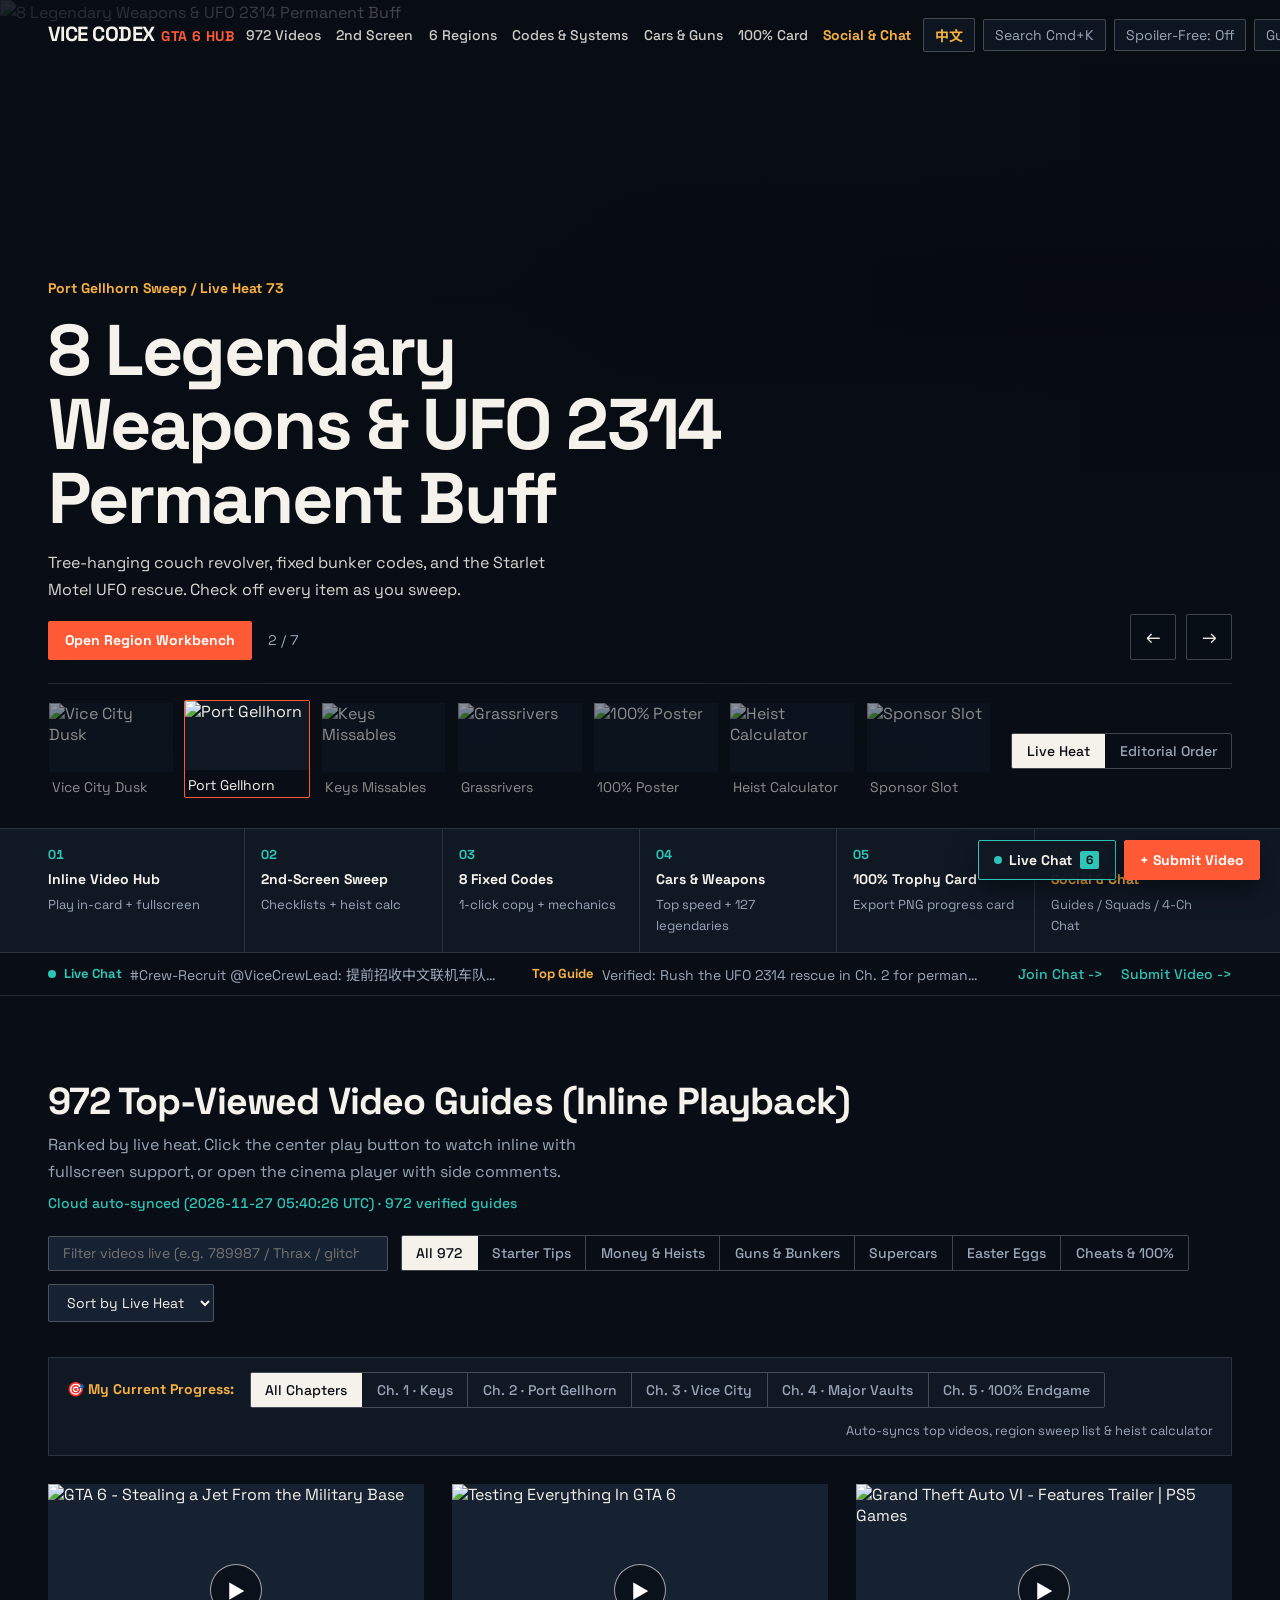
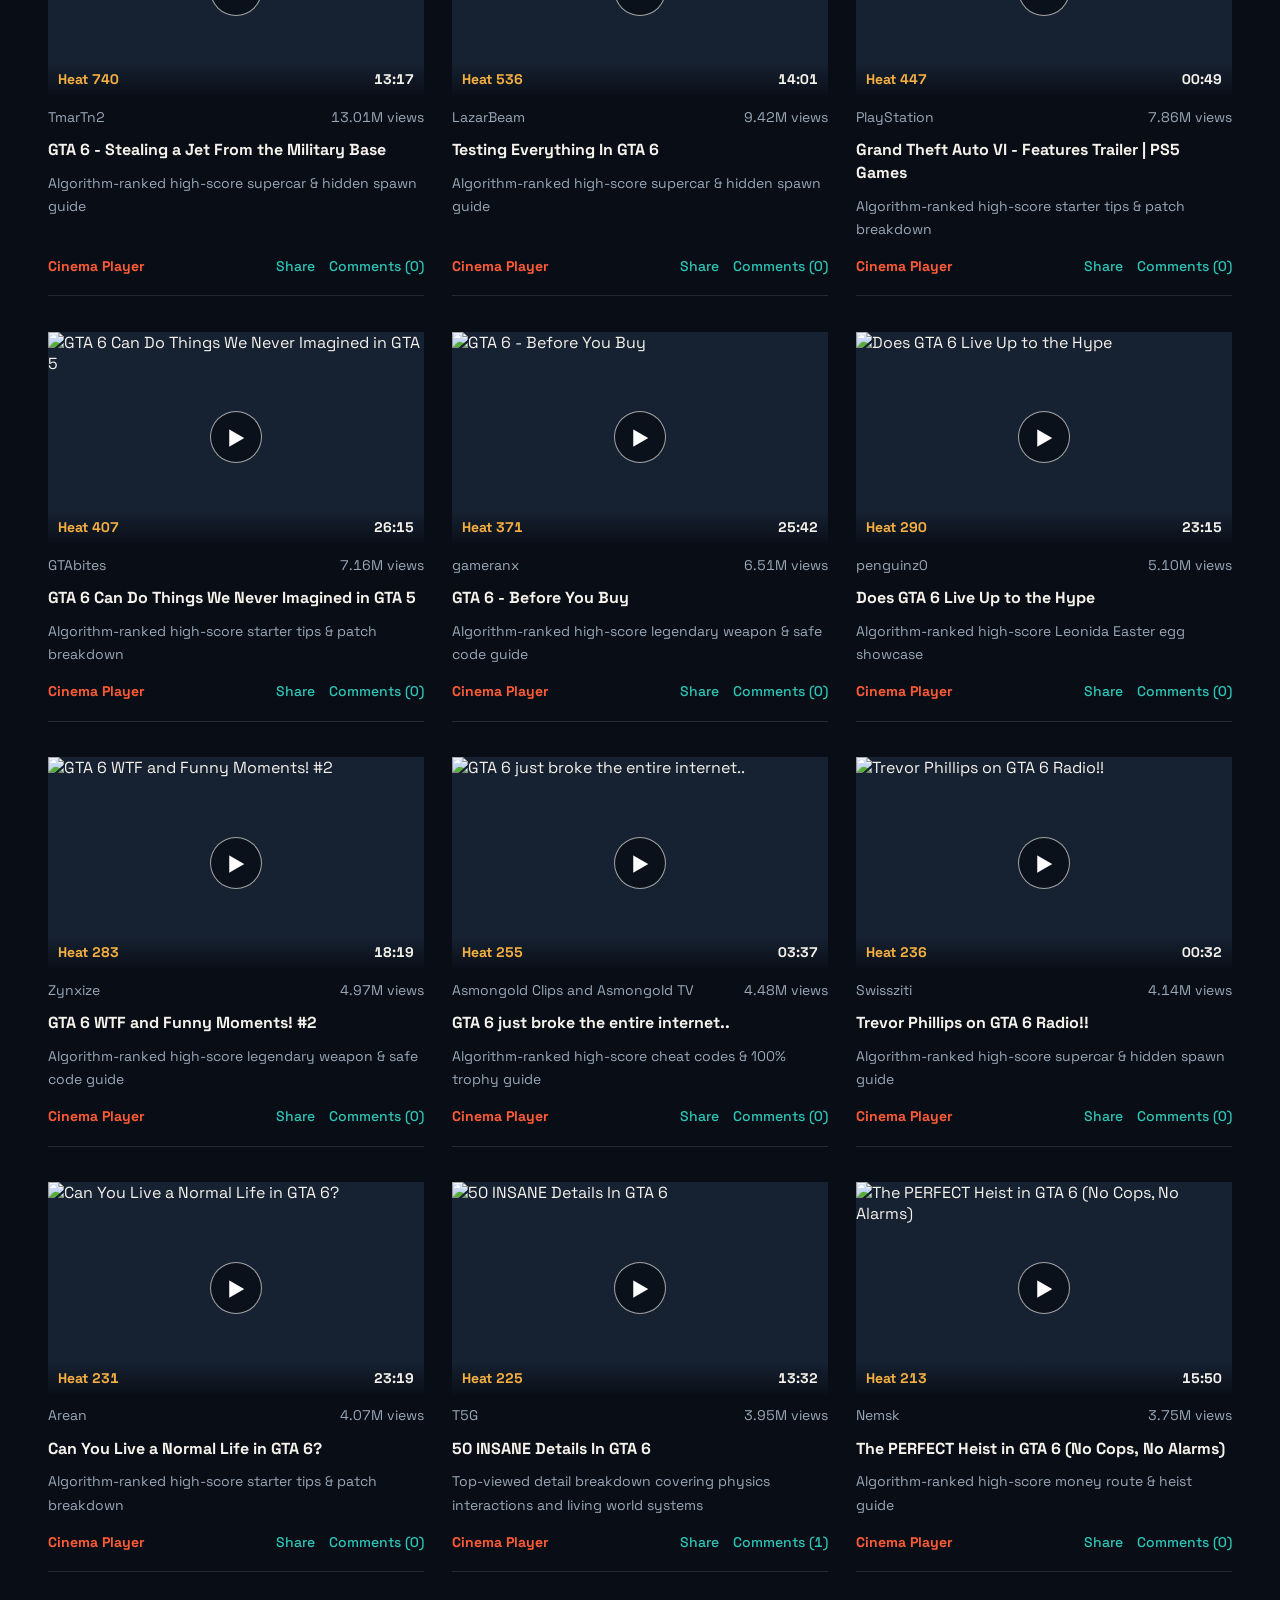
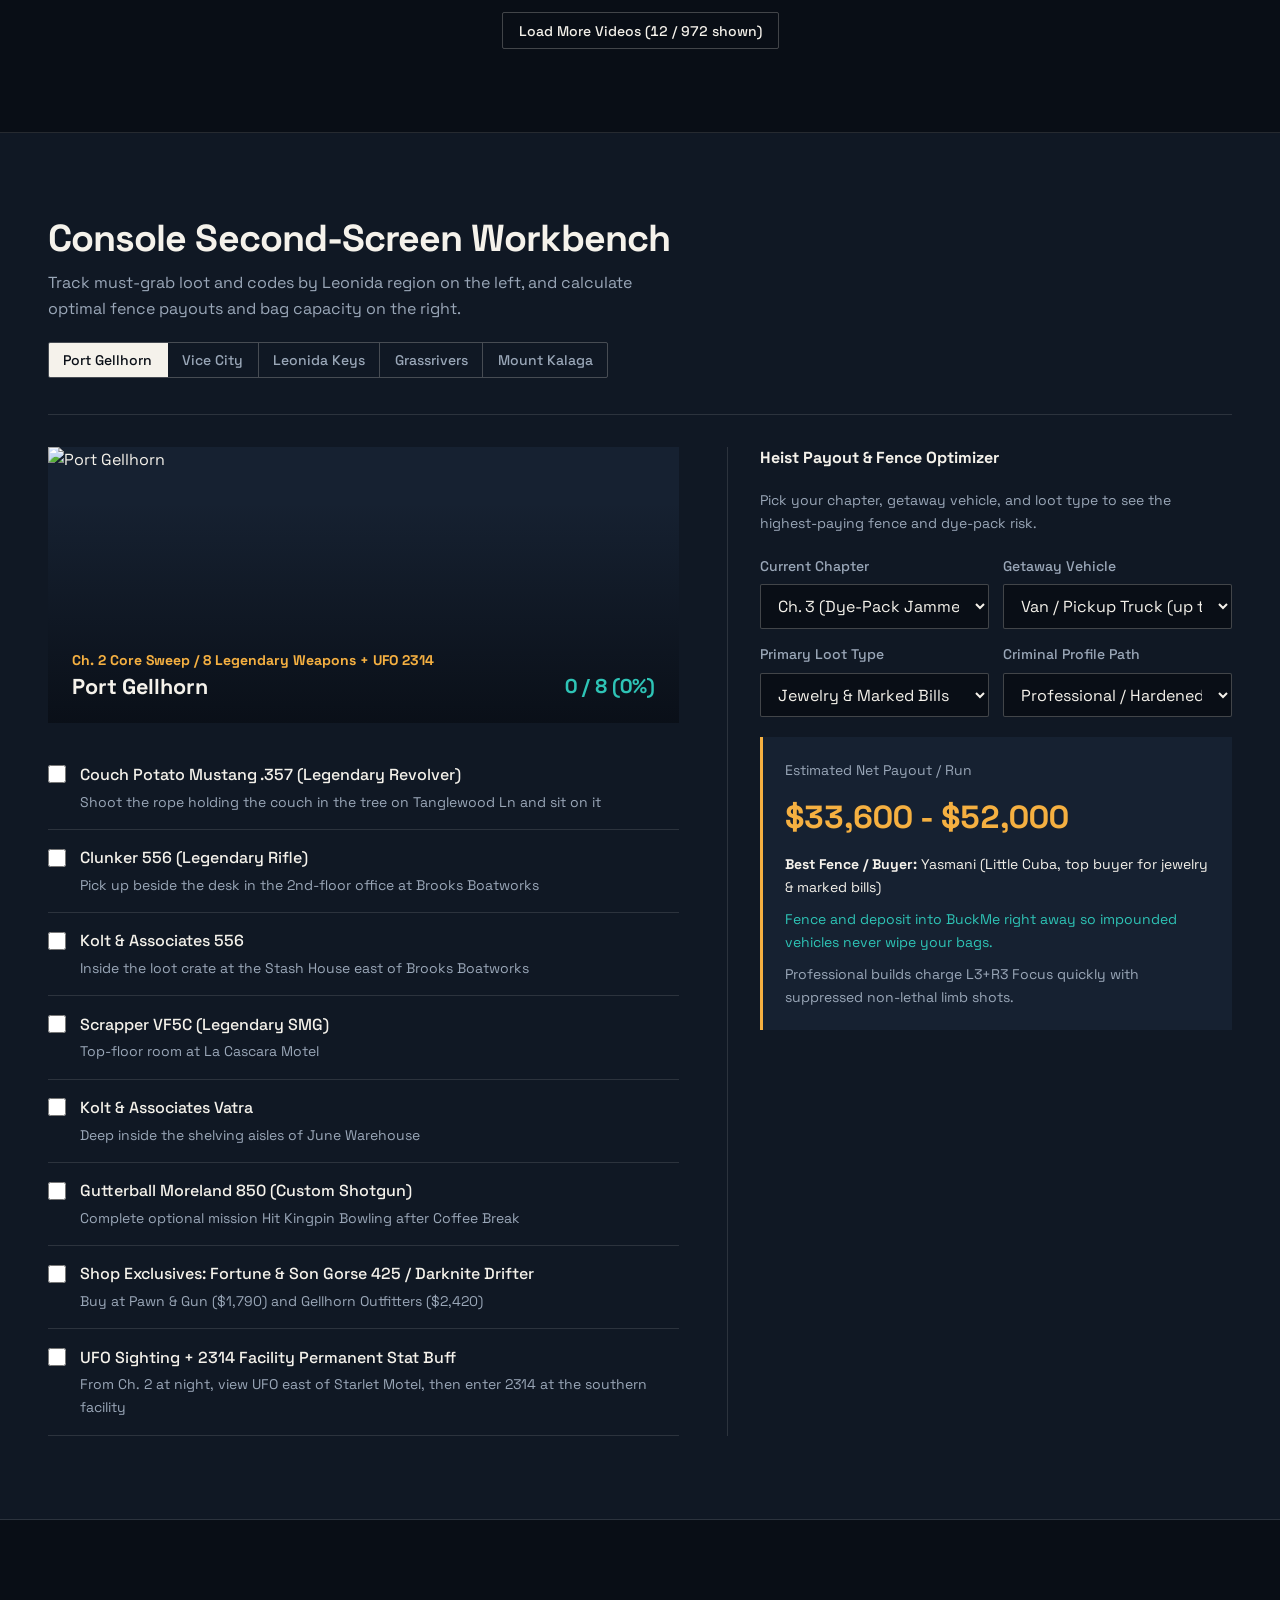
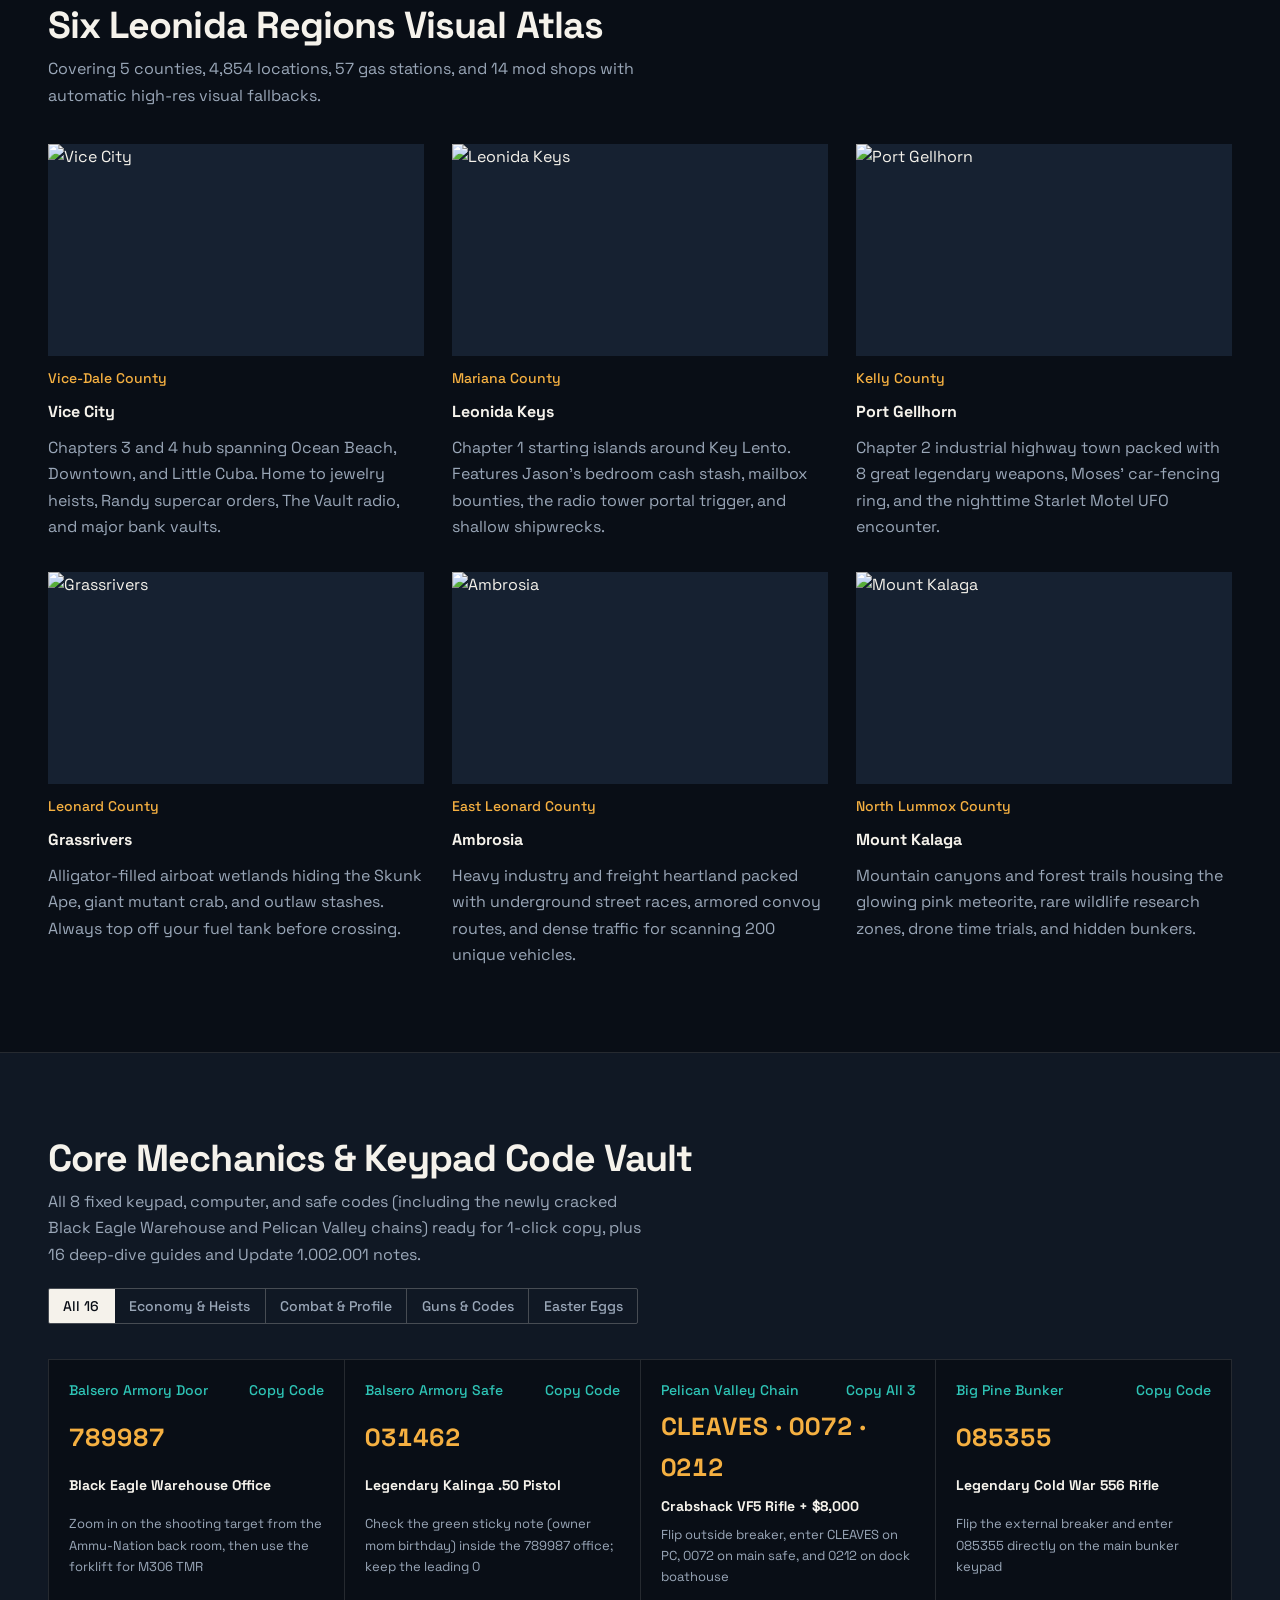
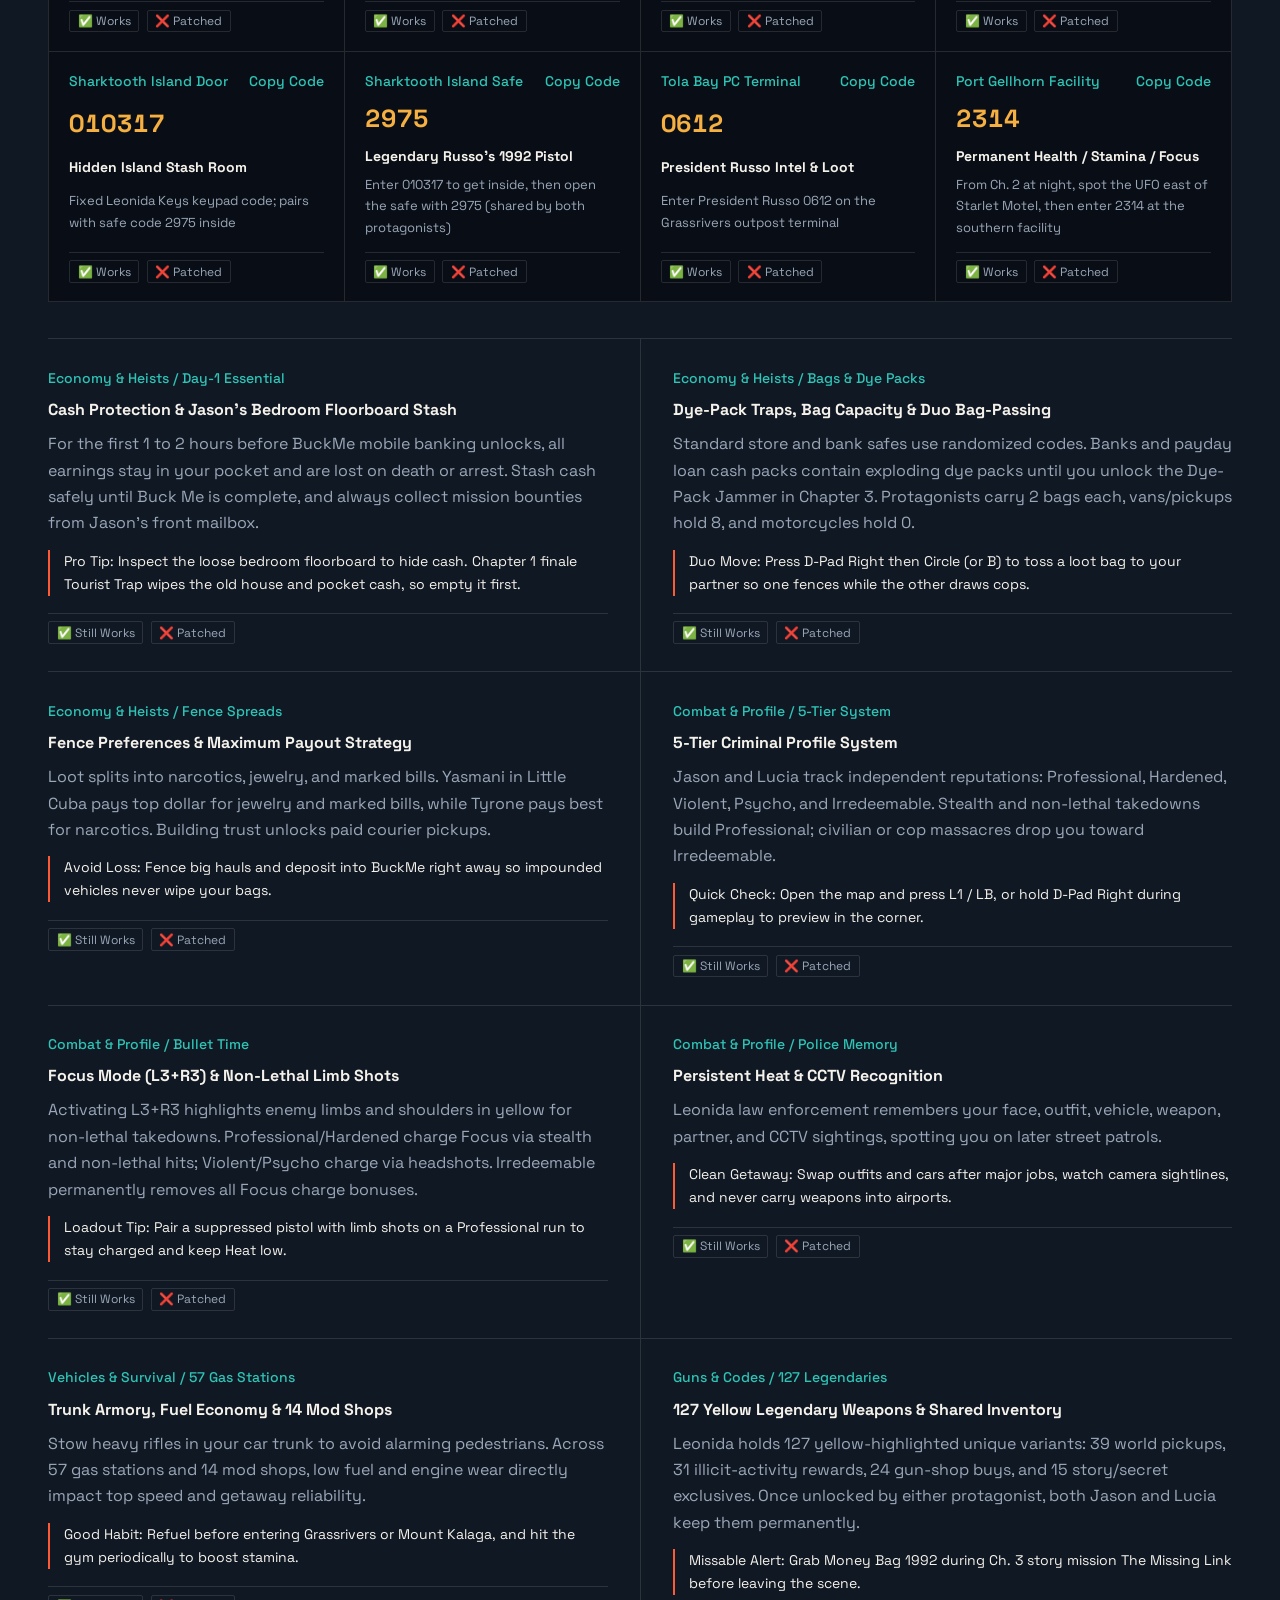
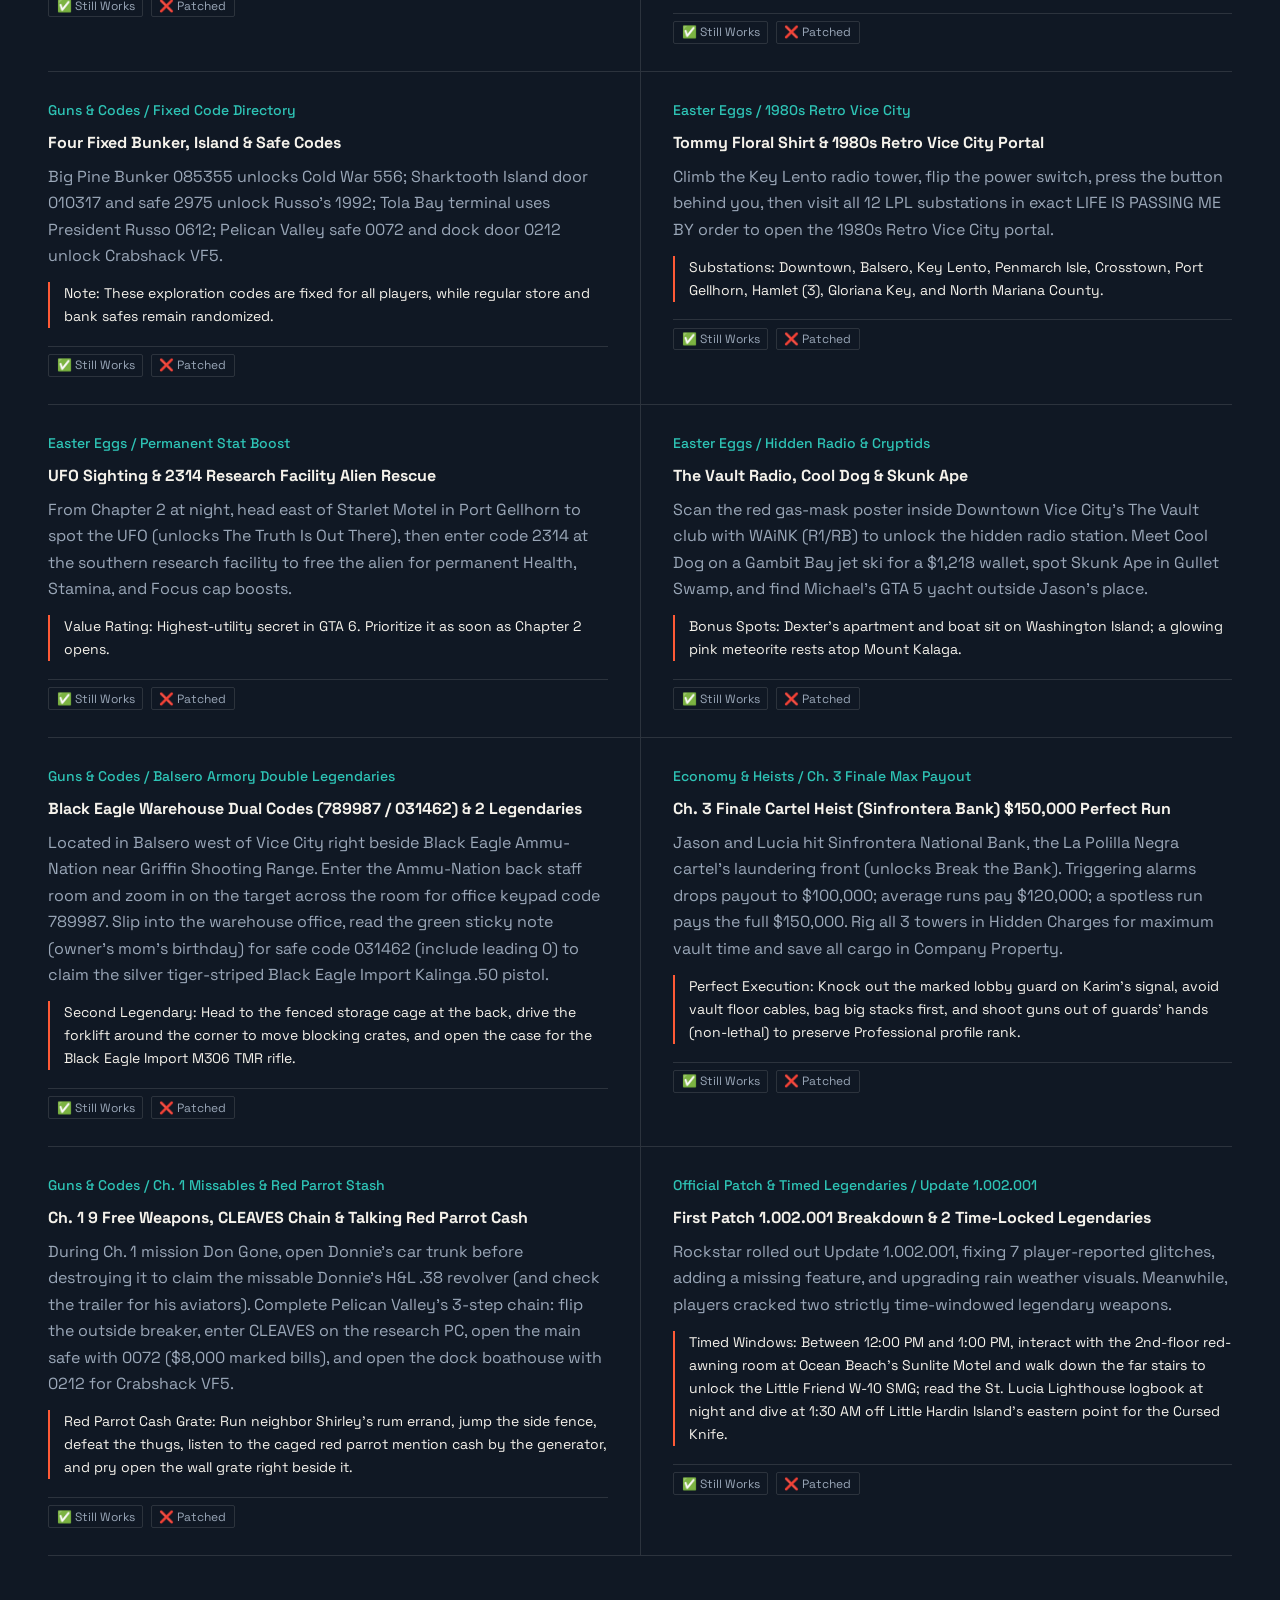
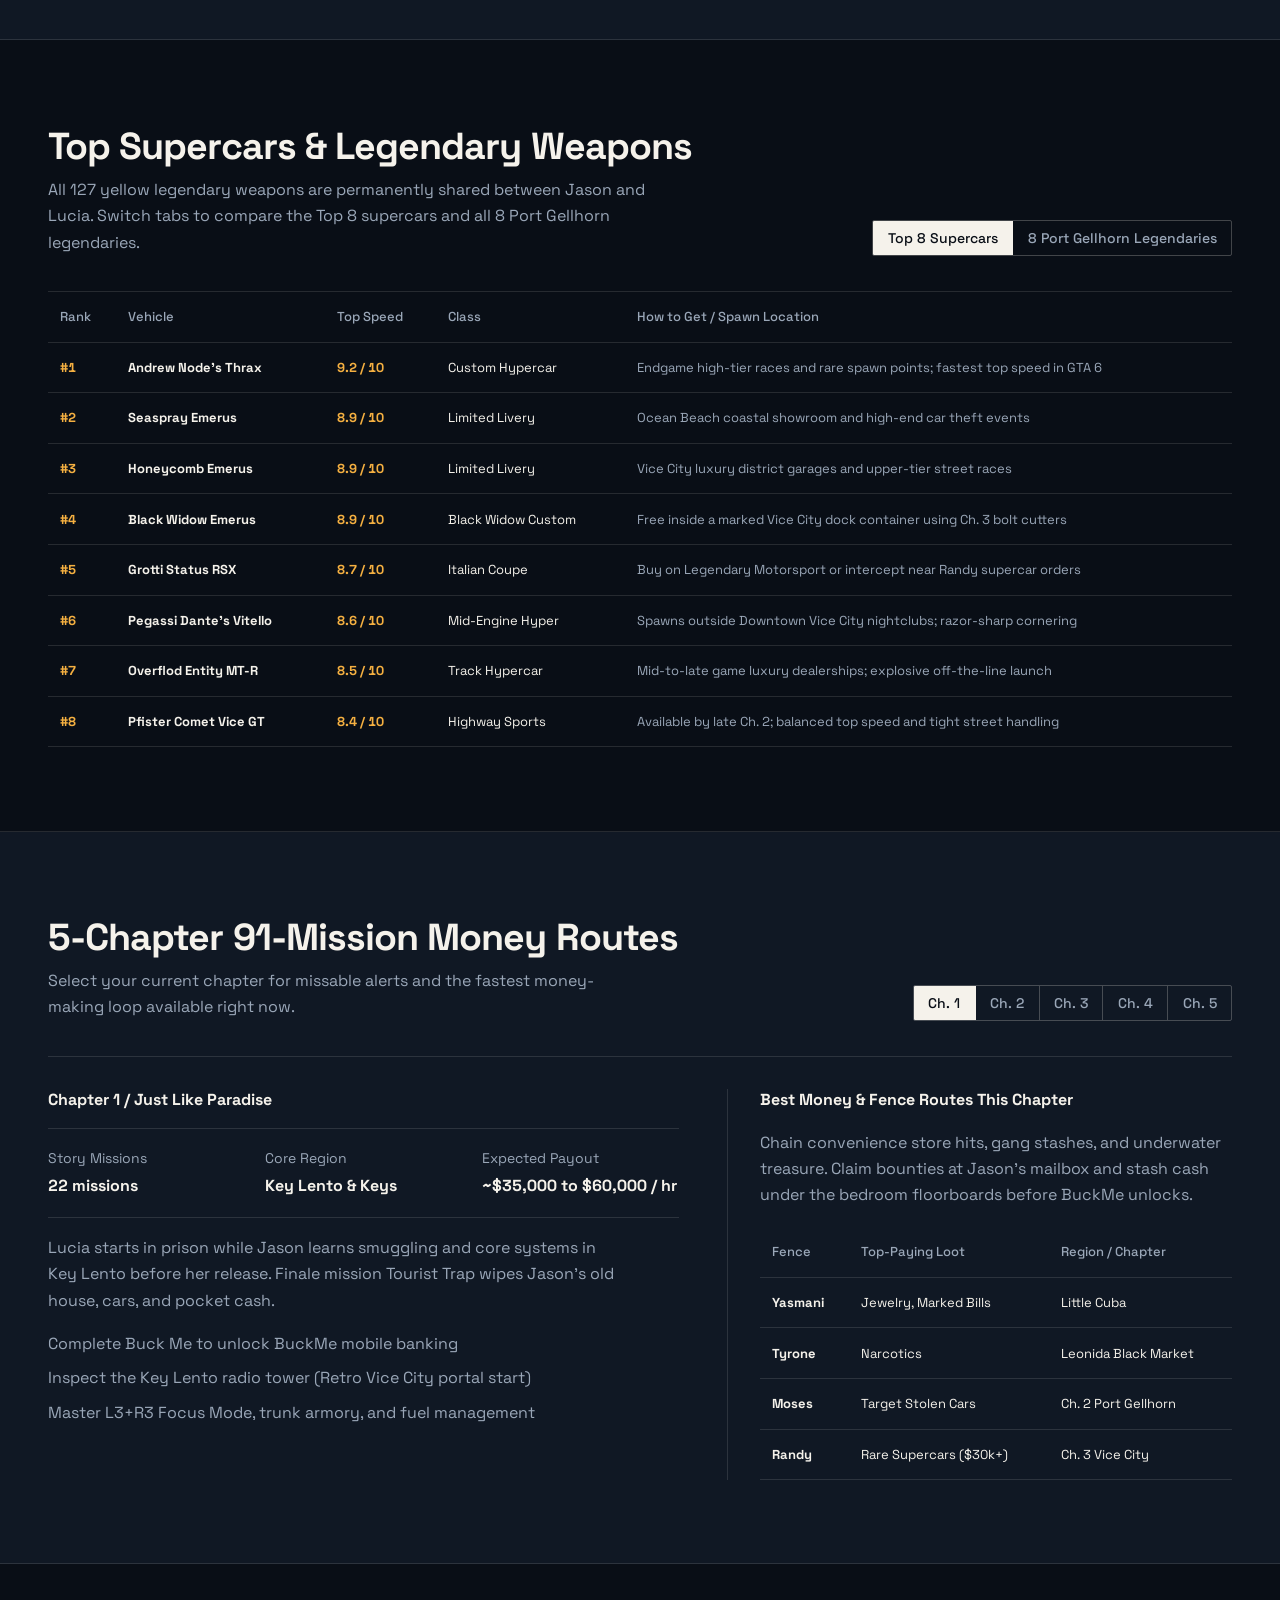
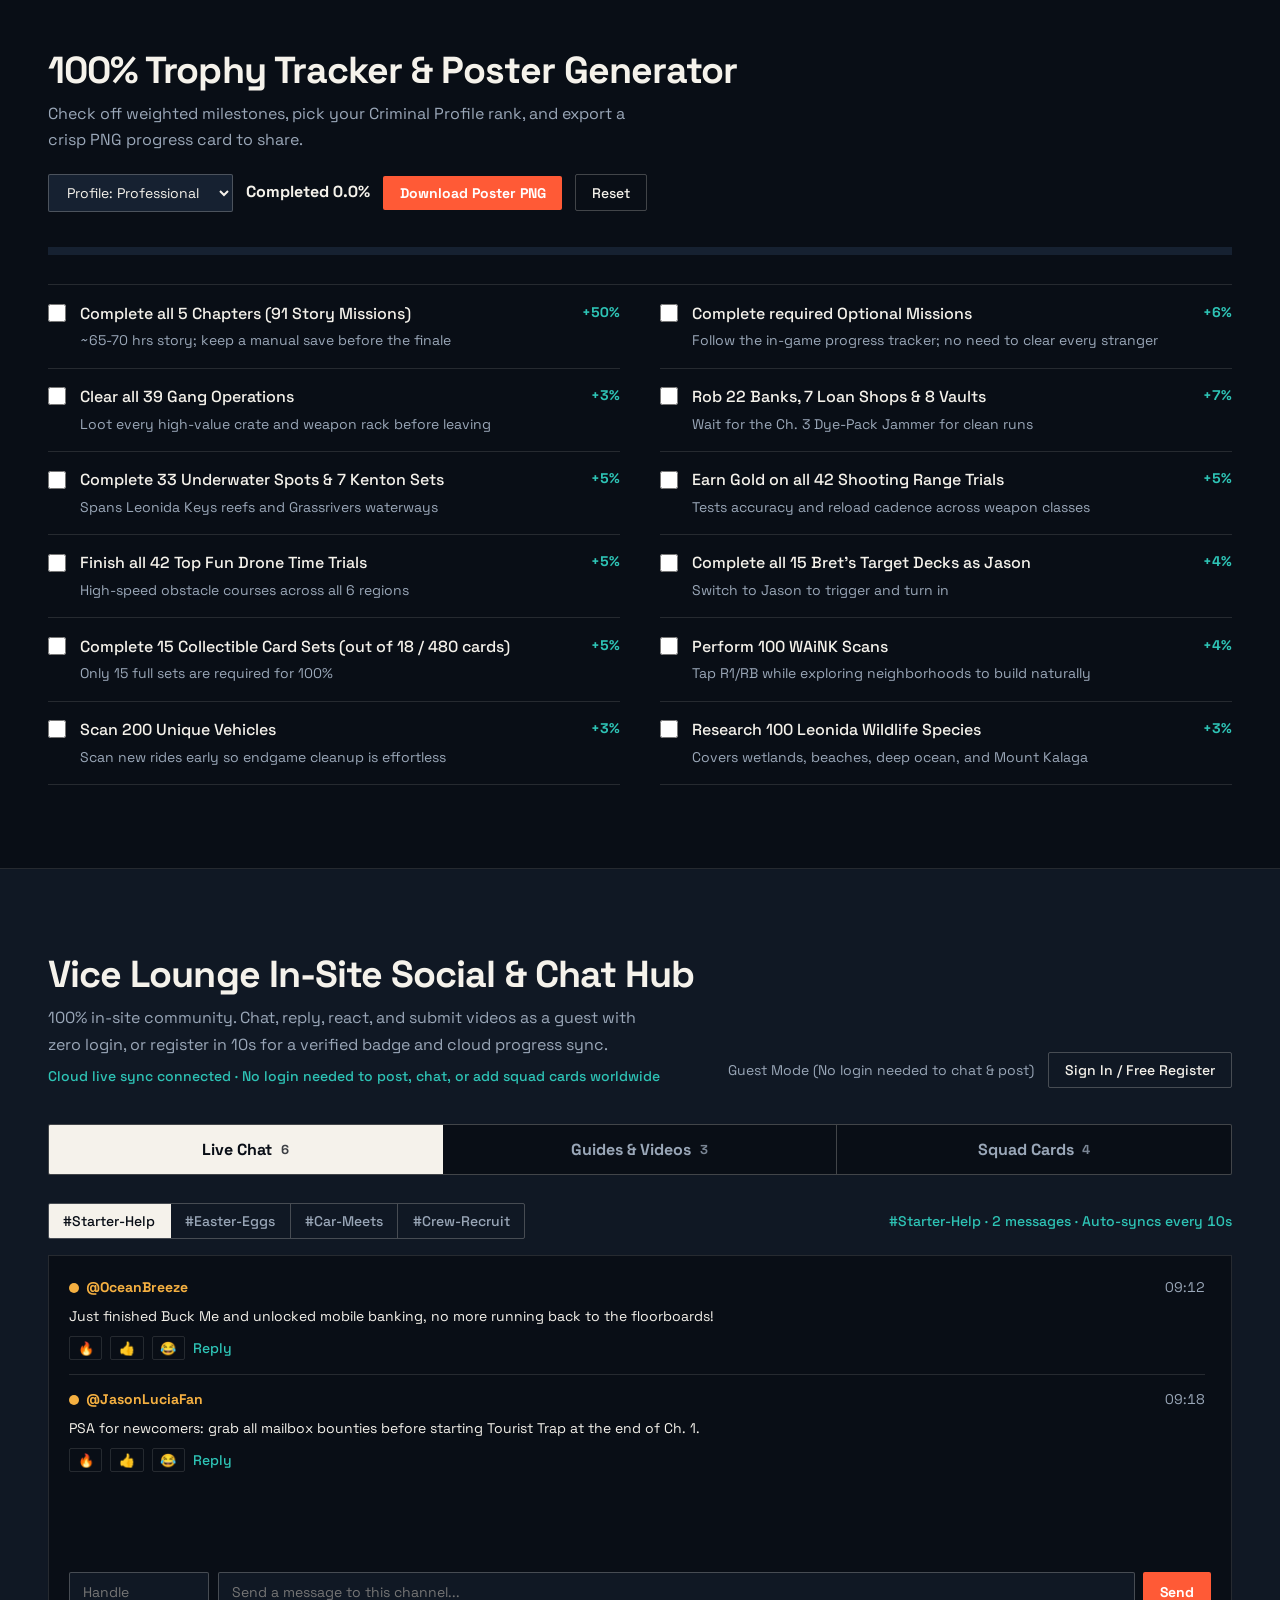
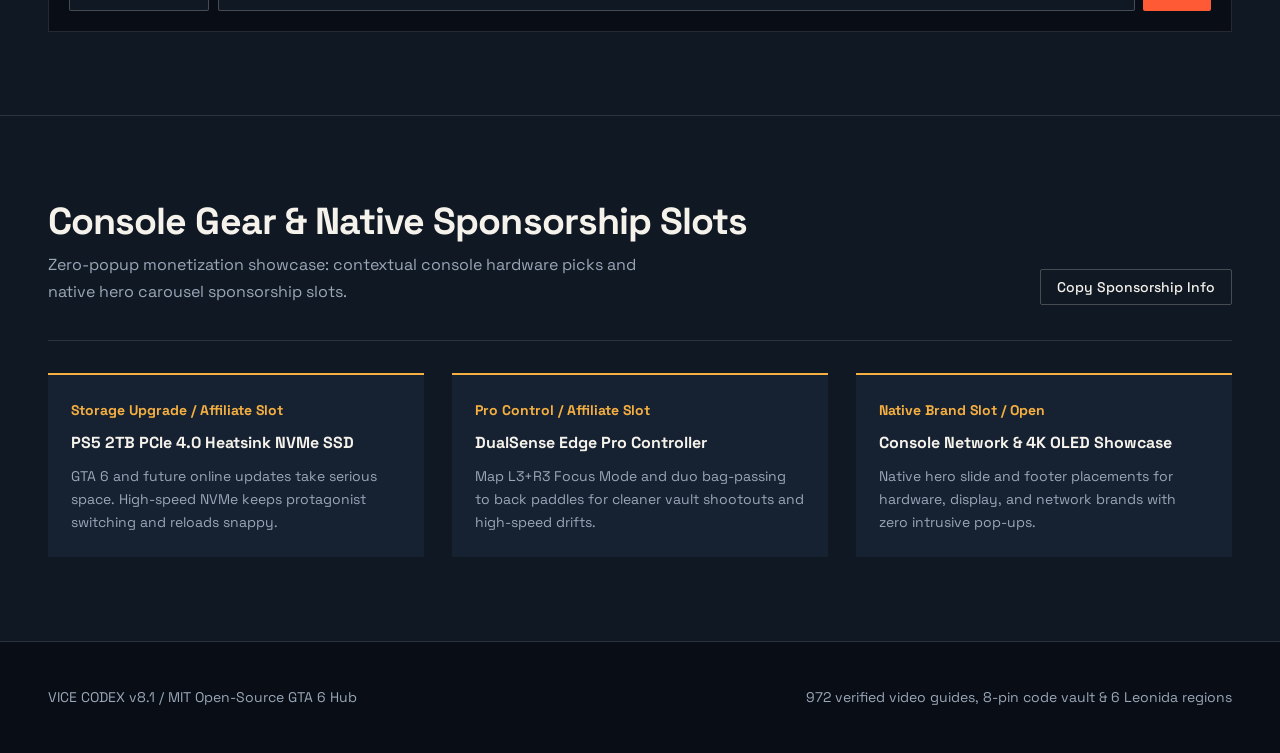
==== commit ad233cff: "Phase 2: 48h creator boost, top creators spotlight, patch crowd-verify, chapter personalization, mod" ====
--- a/index.html
+++ b/index.html
@@ -11,6 +11,29 @@
   <link rel="preconnect" href="https://fonts.gstatic.com" crossorigin>
   <link href="https://fonts.googleapis.com/css2?family=Noto+Sans+SC:wght@400;500;700;900&family=Space+Grotesk:wght@500;700&display=swap" rel="stylesheet">
   <link rel="stylesheet" href="./styles.css">
+  <script type="application/ld+json">
+  {
+    "@context": "https://schema.org",
+    "@type": "FAQPage",
+    "mainEntity": [
+      {
+        "@type": "Question",
+        "name": "What are the Black Eagle Warehouse keypad and safe codes in GTA 6?",
+        "acceptedAnswer": { "@type": "Answer", "text": "The Black Eagle Warehouse office door keypad code in Balsero is 789987, and the office safe code for the legendary Kalinga .50 pistol is 031462 (include the leading 0)." }
+      },
+      {
+        "@type": "Question",
+        "name": "What are the Pelican Valley PC, safe, and boathouse codes in GTA 6?",
+        "acceptedAnswer": { "@type": "Answer", "text": "Flip the outside breaker first, enter CLEAVES on the PC, 0072 on the main safe ($8,000), and 0212 on the dock boathouse keypad for the Crabshack VF5 legendary rifle." }
+      },
+      {
+        "@type": "Question",
+        "name": "What are the President Russo bunker and Port Gellhorn UFO facility codes in GTA 6?",
+        "acceptedAnswer": { "@type": "Answer", "text": "Big Pine Bunker is 085355 (Cold War 556), Sharktooth Island door is 010317 and safe is 2975 (Russo's 1992), Tola Bay PC terminal is President Russo 0612, and the Port Gellhorn UFO research facility code is 2314 for permanent Health, Stamina, and Focus boosts." }
+      }
+    ]
+  }
+  </script>
 </head>
 <body>
   <header class="site-header" id="siteHeader">
@@ -156,6 +179,18 @@
               <option value="newest">按最新收录排序</option>
             </select>
           </div>
+        </div>
+        <div class="my-chapter-bar" id="myChapterBar" aria-label="按当前游玩章节个性化推荐">
+          <span class="my-chapter-label" id="myChapterLabel">🎯 我当前玩到：</span>
+          <div class="segmented" role="tablist" aria-label="选择当前章节" id="myChapterTabs">
+            <button type="button" role="tab" aria-selected="true" data-my-ch="0">全章节推荐</button>
+            <button type="button" role="tab" aria-selected="false" data-my-ch="1">第 1 章 · 群岛开荒</button>
+            <button type="button" role="tab" aria-selected="false" data-my-ch="2">第 2 章 · 格尔霍恩</button>
+            <button type="button" role="tab" aria-selected="false" data-my-ch="3">第 3 章 · 罪恶都市</button>
+            <button type="button" role="tab" aria-selected="false" data-my-ch="4">第 4 章 · 大型金库</button>
+            <button type="button" role="tab" aria-selected="false" data-my-ch="5">第 5 章 · 100% 冲刺</button>
+          </div>
+          <span class="my-chapter-hint" id="myChapterHint">选择后自动联动优先视频、扫荡清单与劫案计算器</span>
         </div>
         <div class="video-grid" id="videoGrid"></div>
         <div class="load-more-wrap" id="videoLoadMoreWrap"></div>
@@ -431,6 +466,7 @@
               <button type="button" class="btn-secondary" id="exportJsonBtn">导出 JSON</button>
             </div>
           </div>
+          <div class="creator-spotlight" id="creatorSpotlight" aria-label="本周精选创作者榜"></div>
           <div id="communityList"></div>
         </div>
 
@@ -501,6 +537,10 @@
         <div id="vmMeta" class="tabular" style="font-size:var(--text-sm); color:var(--accent-gold);"></div>
         <p id="vmNote" style="font-size:var(--text-sm); color:var(--text-muted);"></p>
         <button type="button" id="vmShareBtn" class="text-action-btn" style="align-self:flex-start;">复制本站视频直达链接</button>
+        <div class="vm-related-box" id="vmRelatedWrap">
+          <div class="vm-related-title" id="vmRelatedTitle">看完连推 · 同类高热度视频</div>
+          <div class="vm-related-list" id="vmRelatedList"></div>
+        </div>
       </div>
       <div class="drawer-body" style="padding:1rem 1.4rem;">
         <div id="vmCommentList" style="display:flex; flex-direction:column; gap:0.75rem;"></div>
--- a/styles.css
+++ b/styles.css
@@ -258,6 +258,32 @@
 .dock-btn-post:hover { background-color: var(--accent-hover); }
 .dock-badge { background-color: var(--accent-teal); color: var(--bg-page); font-size: 0.75rem; padding: 0.05rem 0.4rem; border-radius: 2px; }
 
+.my-chapter-bar { display: flex; flex-wrap: wrap; align-items: center; gap: 0.75rem 1rem; padding: 0.85rem 1.1rem; margin-bottom: 1.75rem; background-color: var(--bg-surface); border: 1px solid var(--hairline); }
+.my-chapter-label { font-size: var(--text-sm); font-weight: 700; color: var(--accent-gold); white-space: nowrap; }
+.my-chapter-hint { font-size: var(--text-table); color: var(--text-muted); margin-left: auto; }
+.chapter-match-tag { display: inline-block; font-size: 0.72rem; font-weight: 700; color: var(--accent-teal); border: 1px solid rgba(46, 196, 182, 0.45); padding: 0.05rem 0.35rem; border-radius: 2px; }
+
+.creator-spotlight { display: flex; flex-wrap: wrap; align-items: center; gap: 0.6rem 0.85rem; padding: 0.95rem 1.15rem; margin-bottom: 1.25rem; background-color: var(--bg-page); border: 1px solid var(--hairline); }
+.creator-spotlight-title { font-size: var(--text-table); font-weight: 700; color: var(--accent-gold); white-space: nowrap; }
+.creator-chip { display: inline-flex; align-items: center; gap: 0.35rem; background: transparent; border: 1px solid var(--hairline-strong); border-radius: 2px; padding: 0.25rem 0.6rem; font-size: var(--text-table); color: var(--text-primary); cursor: pointer; transition: border-color 140ms var(--ease-out), background-color 140ms var(--ease-out); }
+.creator-chip:hover, .creator-chip.active { border-color: var(--accent-gold); background-color: rgba(245, 176, 65, 0.14); }
+.creator-score { color: var(--accent-teal); font-weight: 700; }
+.new-boost-badge { font-size: 0.72rem; font-weight: 700; color: var(--accent); border: 1px solid rgba(255, 90, 54, 0.5); padding: 0.05rem 0.38rem; border-radius: 2px; }
+
+.verify-bar { display: flex; align-items: center; gap: 0.45rem; flex-wrap: wrap; margin-top: 0.5rem; padding-top: 0.45rem; border-top: 1px solid var(--hairline); }
+.verify-btn { display: inline-flex; align-items: center; gap: 0.25rem; background: transparent; border: 1px solid var(--hairline); border-radius: 2px; padding: 0.15rem 0.48rem; font-size: 0.75rem; color: var(--text-muted); cursor: pointer; transition: border-color 140ms var(--ease-out), color 140ms var(--ease-out), background-color 140ms var(--ease-out); }
+.verify-btn:hover { border-color: var(--hairline-strong); color: var(--text-primary); }
+.verify-btn.active-ok { border-color: var(--accent-teal); color: var(--accent-teal); background-color: rgba(46, 196, 182, 0.12); }
+.verify-btn.active-no { border-color: var(--accent); color: var(--accent); background-color: rgba(255, 90, 54, 0.12); }
+
+.vm-related-box { margin-top: 0.55rem; padding-top: 0.65rem; border-top: 1px solid var(--hairline); display: flex; flex-direction: column; gap: 0.45rem; }
+.vm-related-title { font-size: var(--text-table); font-weight: 700; color: var(--accent-gold); }
+.vm-related-list { display: flex; flex-direction: column; gap: 0.35rem; }
+.vm-related-btn { display: flex; justify-content: space-between; align-items: center; gap: 0.6rem; width: 100%; background: var(--bg-page); border: 1px solid var(--hairline); border-radius: 2px; padding: 0.42rem 0.6rem; font-size: var(--text-table); text-align: left; color: var(--text-primary); cursor: pointer; transition: border-color 140ms var(--ease-out), background-color 140ms var(--ease-out); }
+.vm-related-btn:hover { border-color: var(--accent); background-color: var(--bg-surface-alt); }
+.vm-related-btn span:first-child { overflow: hidden; text-overflow: ellipsis; white-space: nowrap; }
+.vm-related-btn span:last-child { color: var(--accent-teal); flex-shrink: 0; }
+
 .sponsor-grid { display: grid; grid-template-columns: repeat(3, minmax(0, 1fr)); gap: 1.75rem; border-top: 1px solid var(--hairline); padding-top: 2rem; }
 .sponsor-item { padding: 1.45rem; background-color: var(--bg-surface-alt); border-top: 2px solid var(--accent-gold); display: flex; flex-direction: column; gap: 0.65rem; }
 .sponsor-kicker { font-size: var(--text-sm); color: var(--accent-gold); font-weight: 700; }
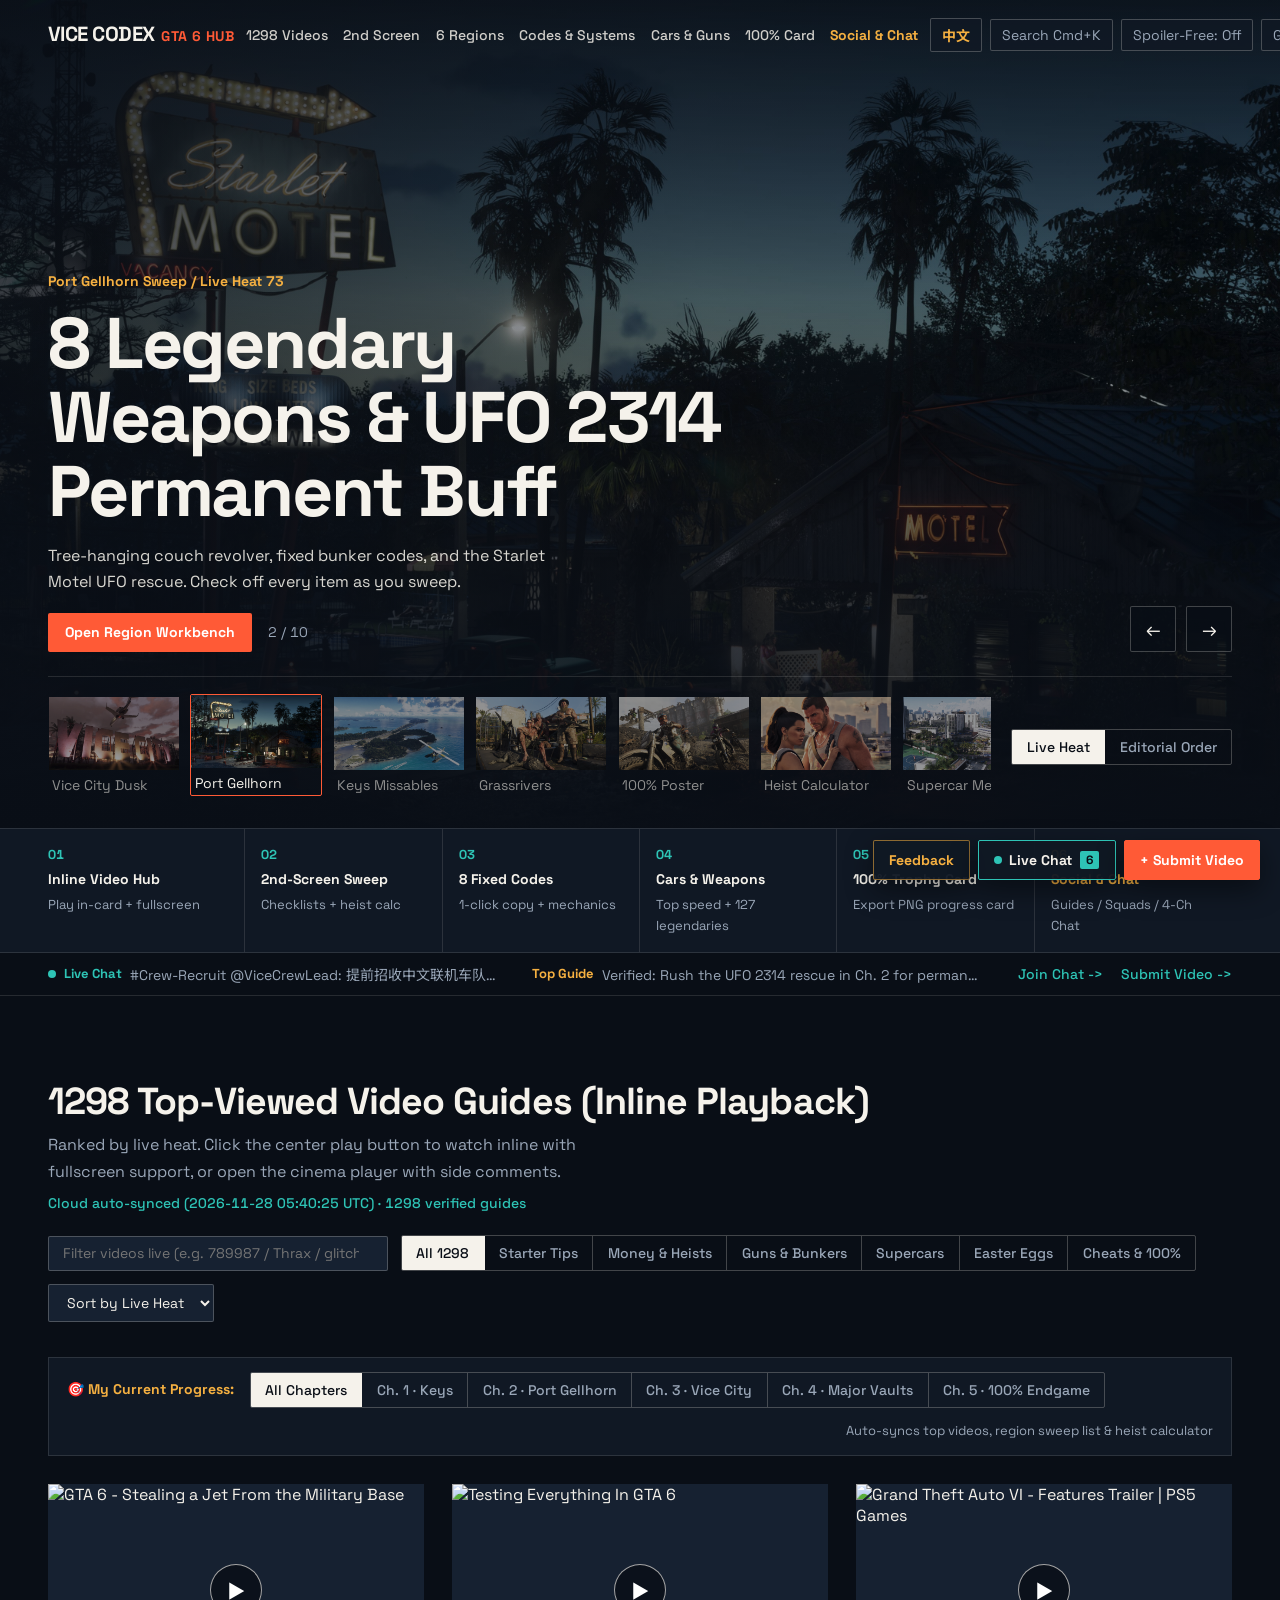
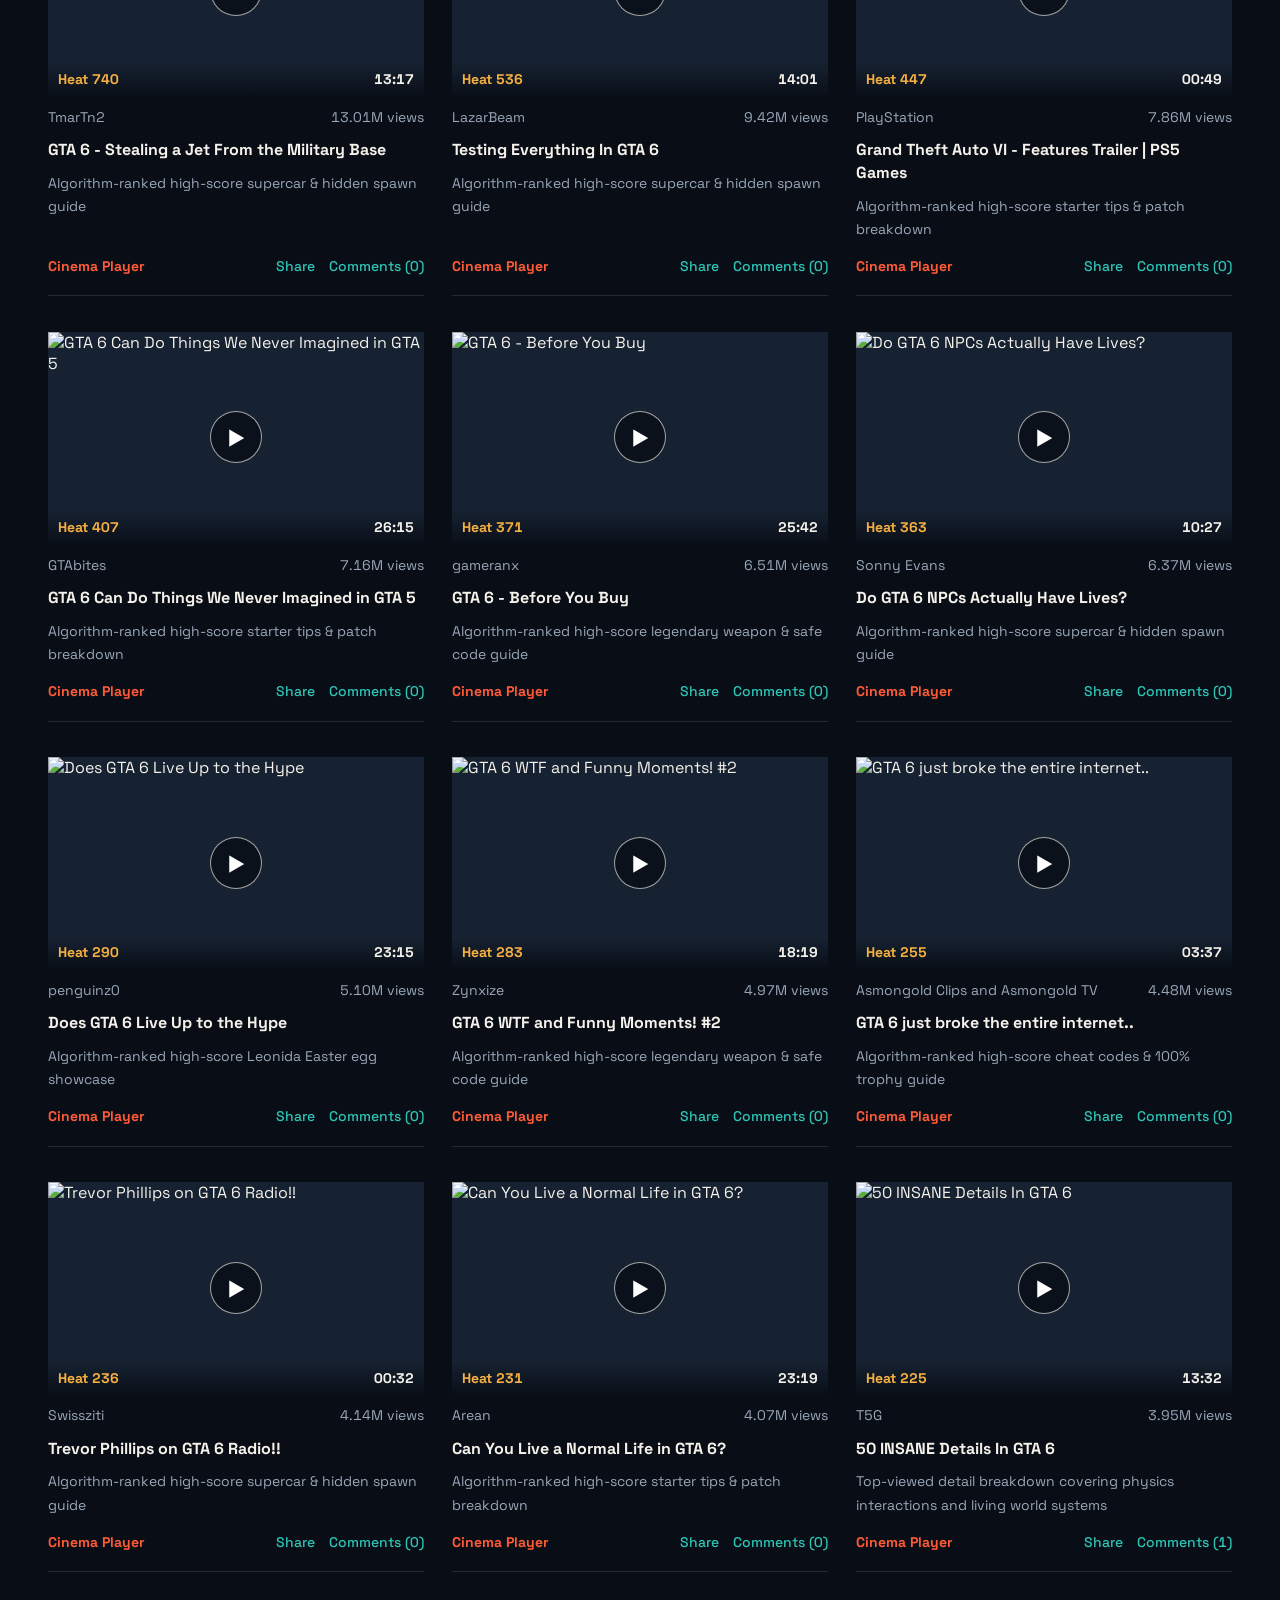
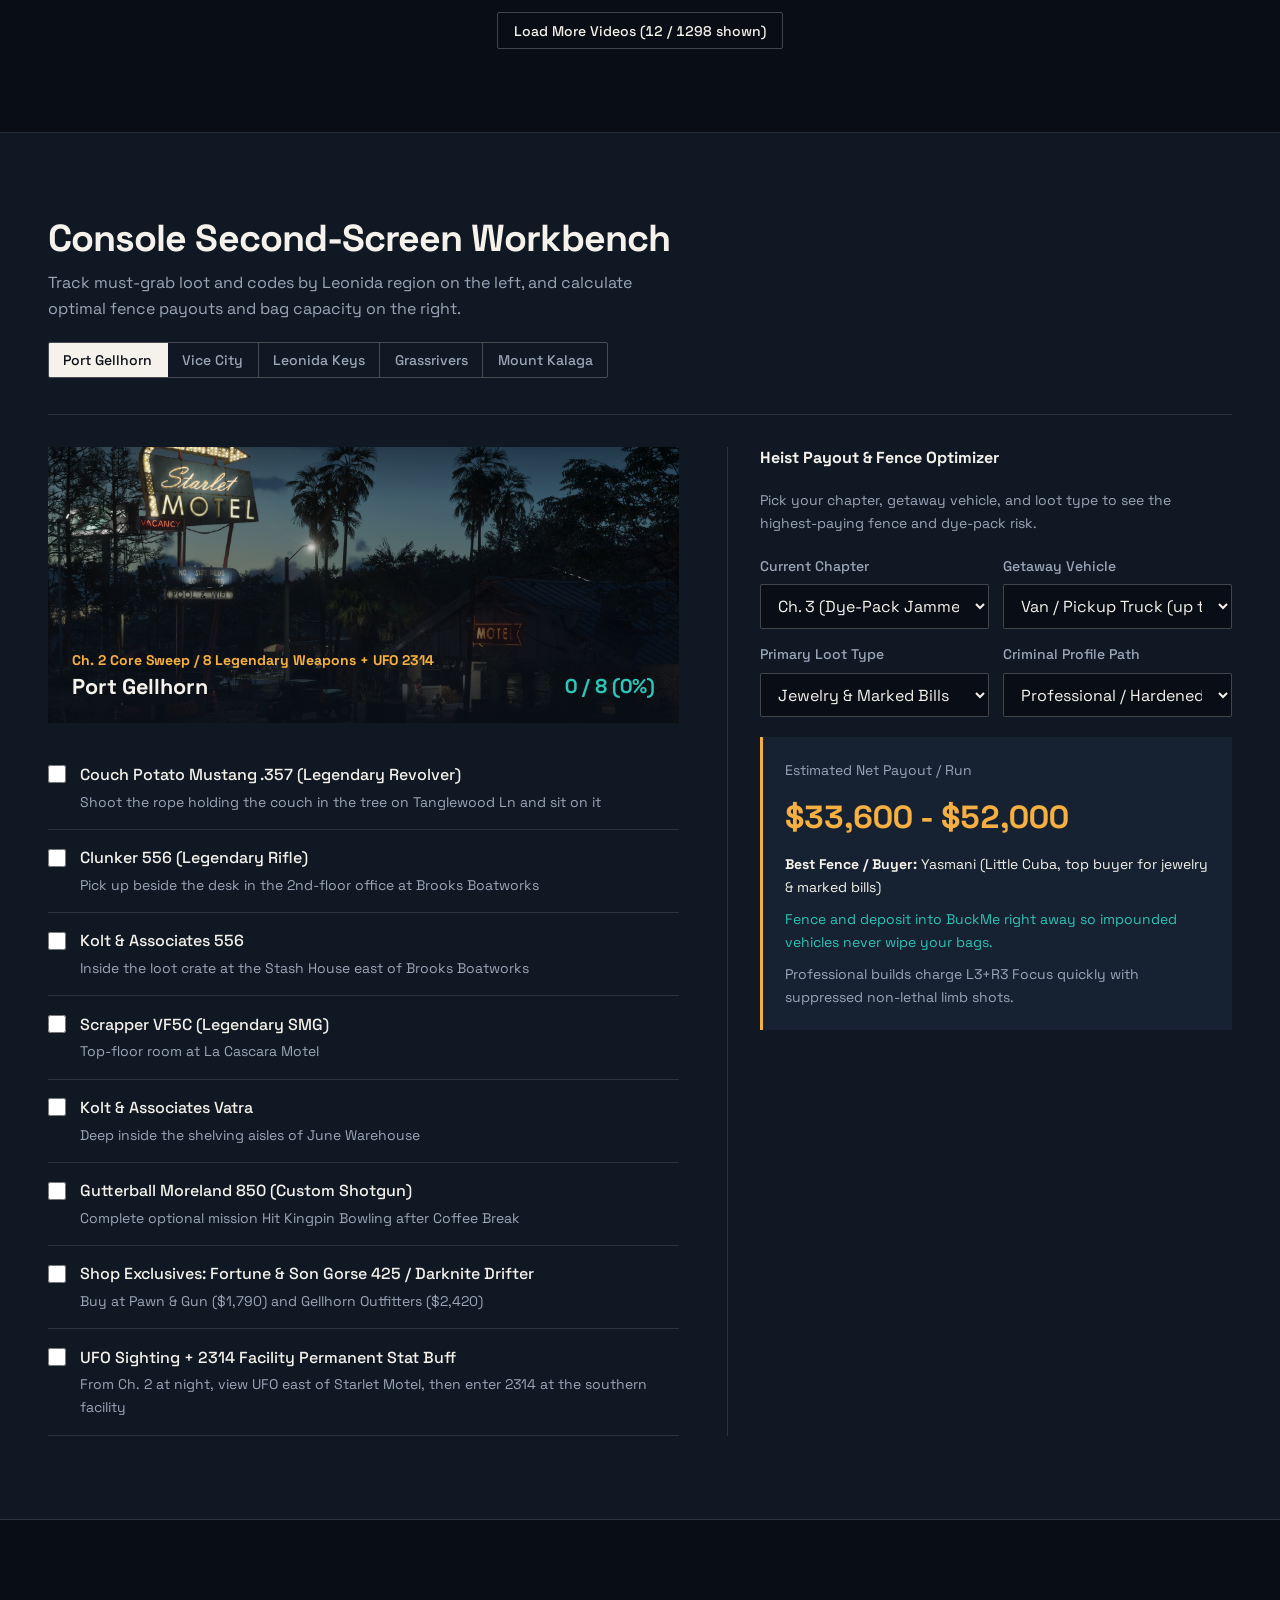
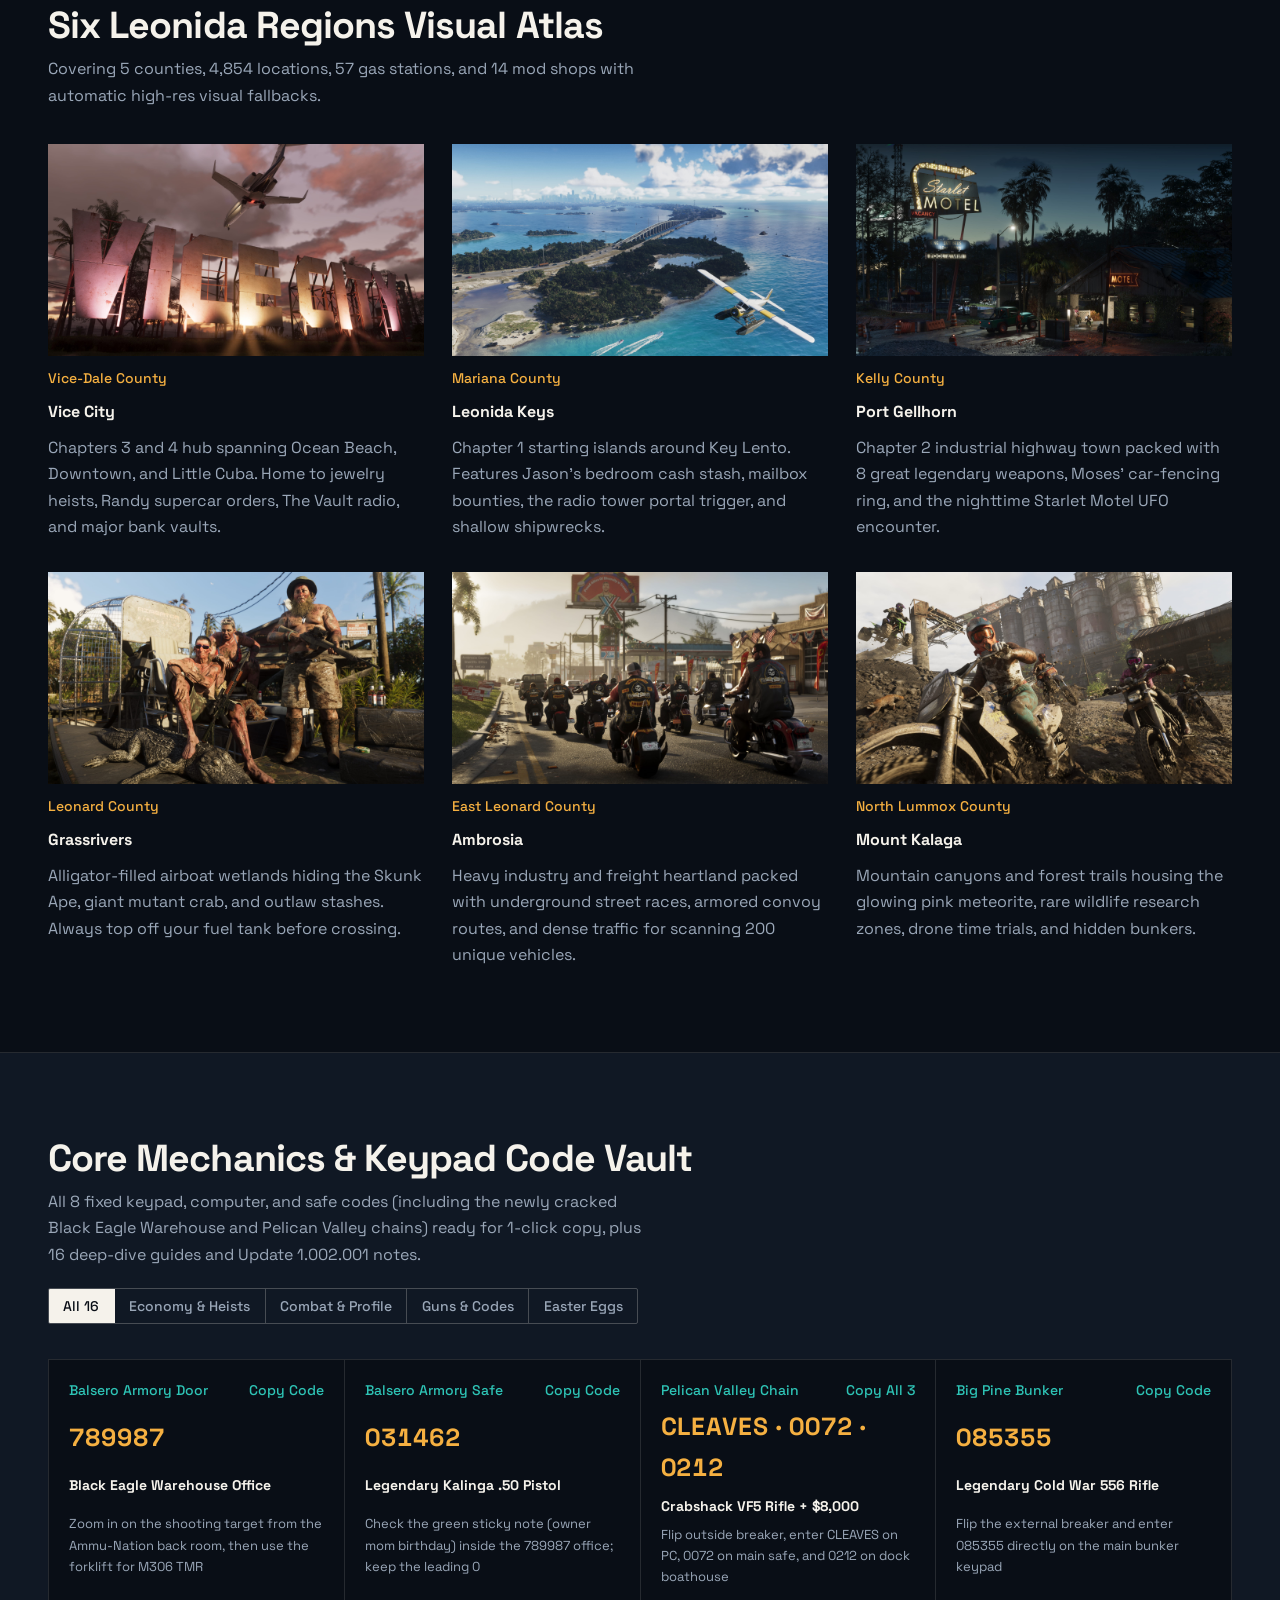
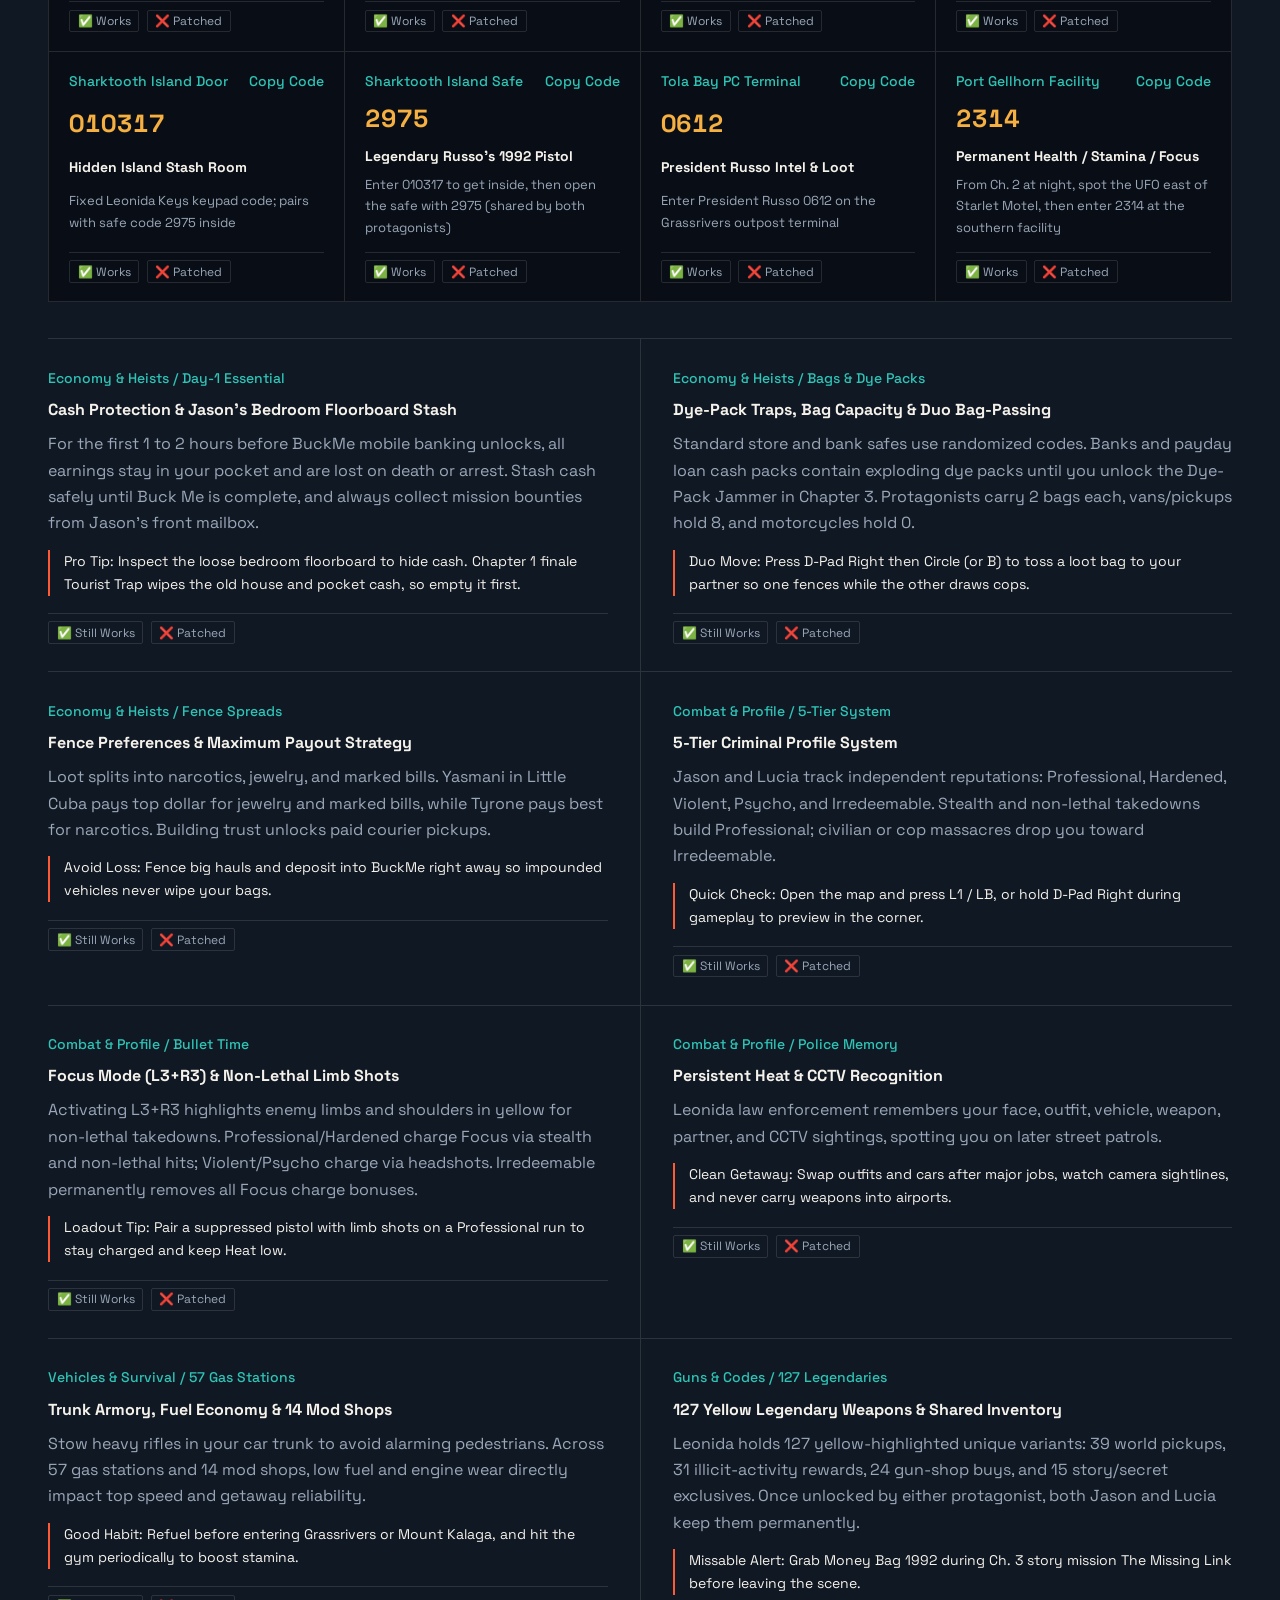
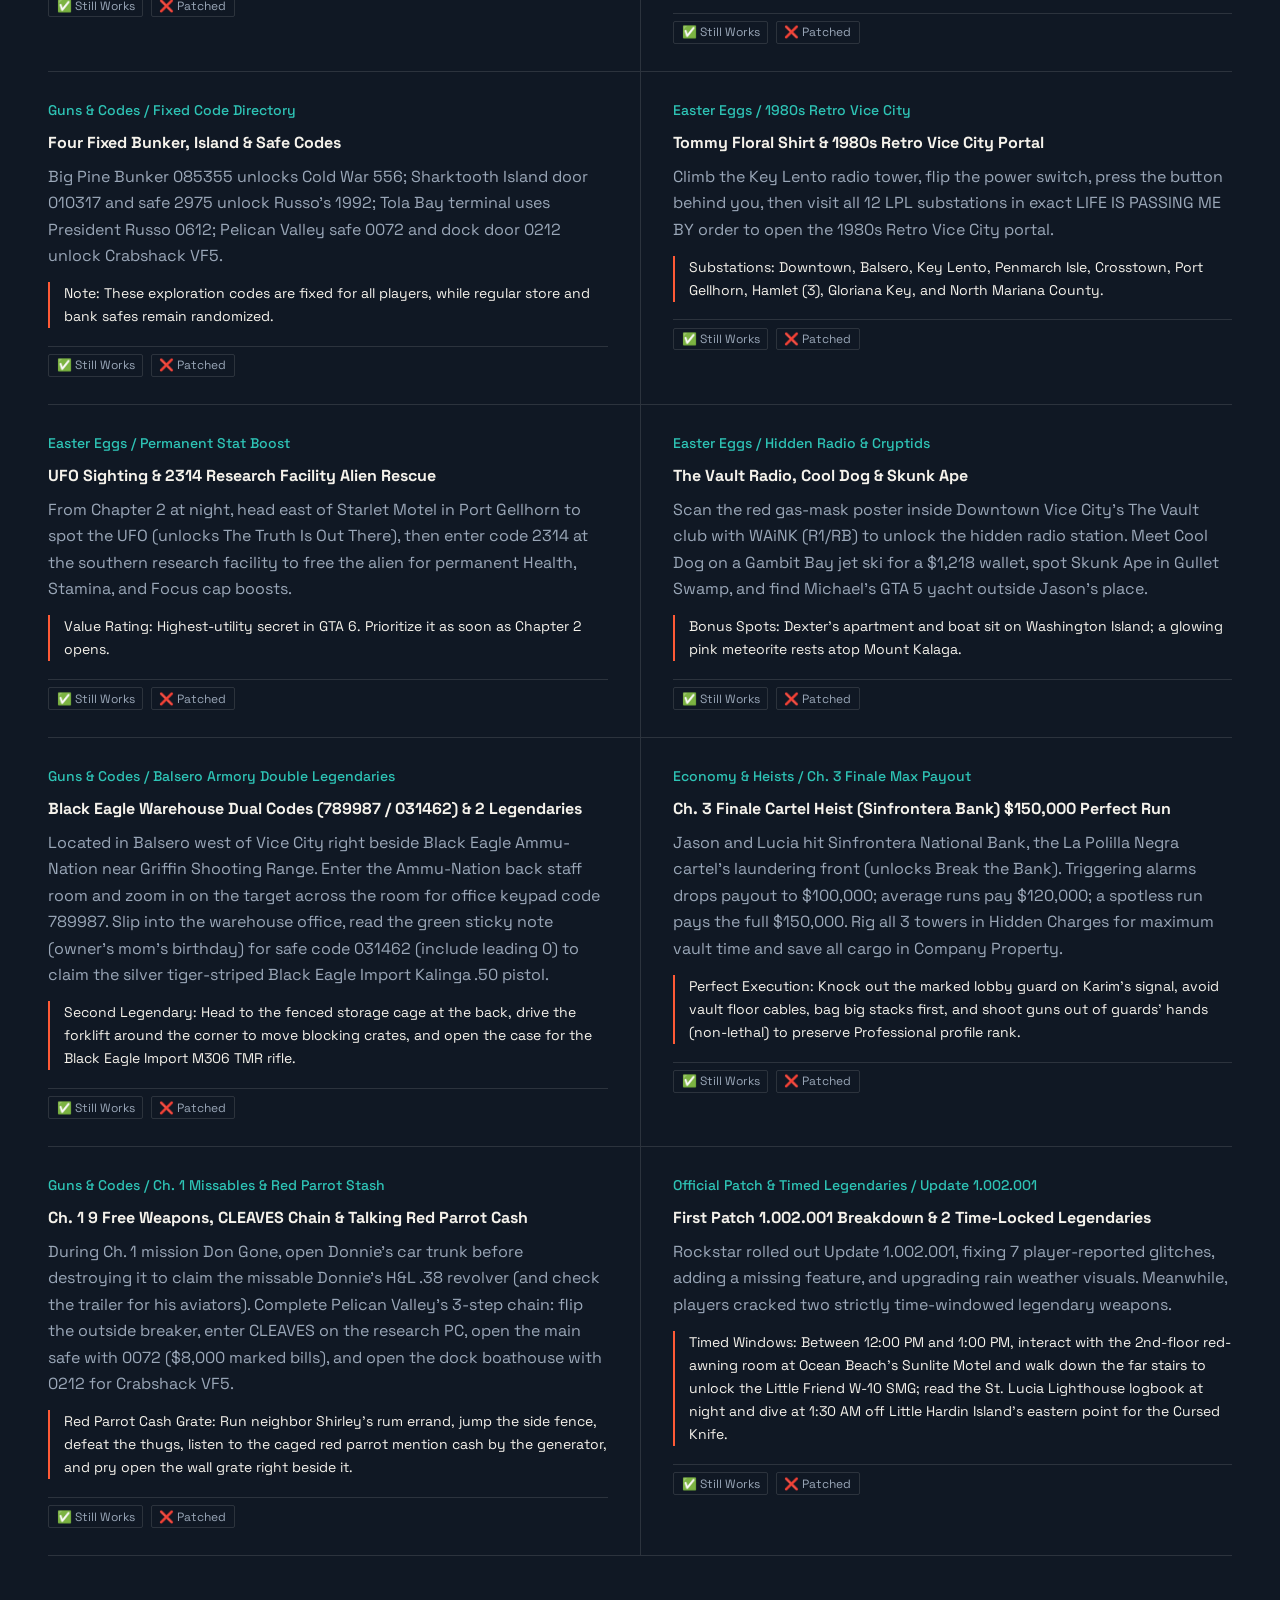
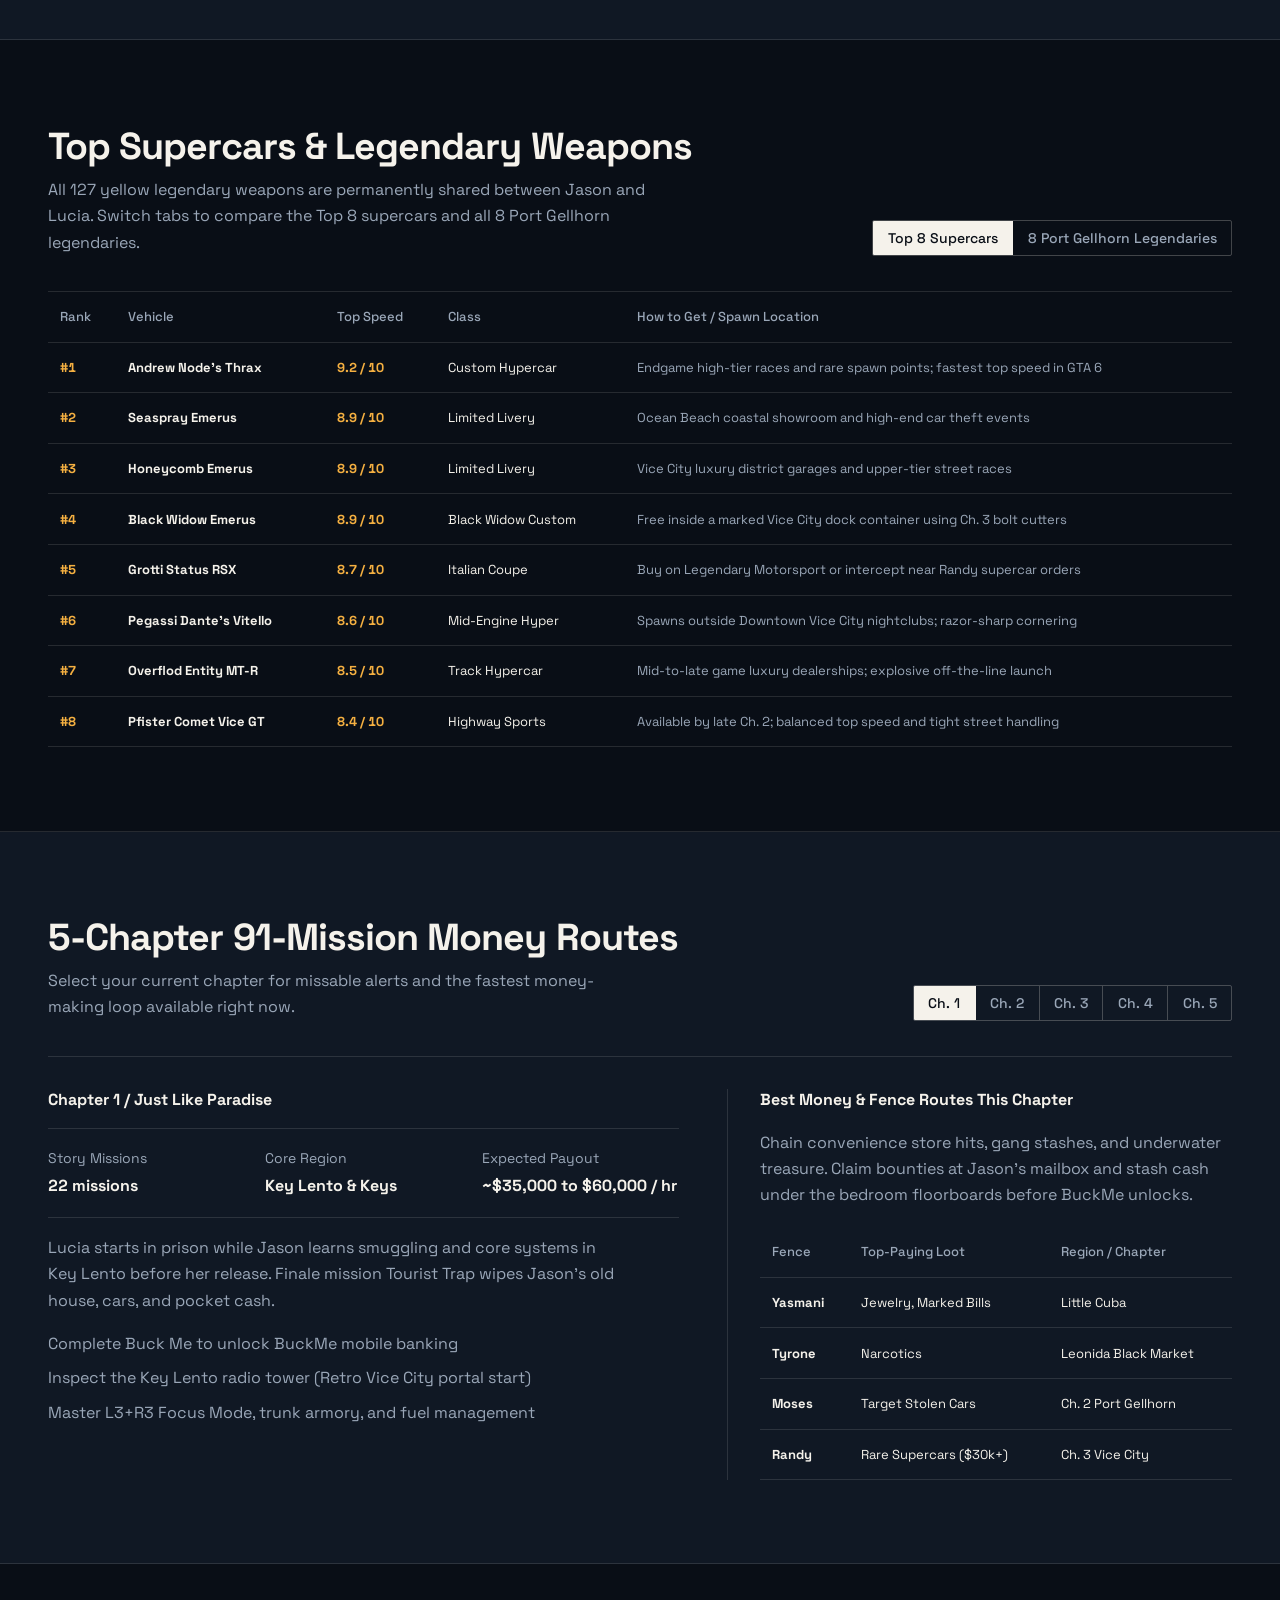
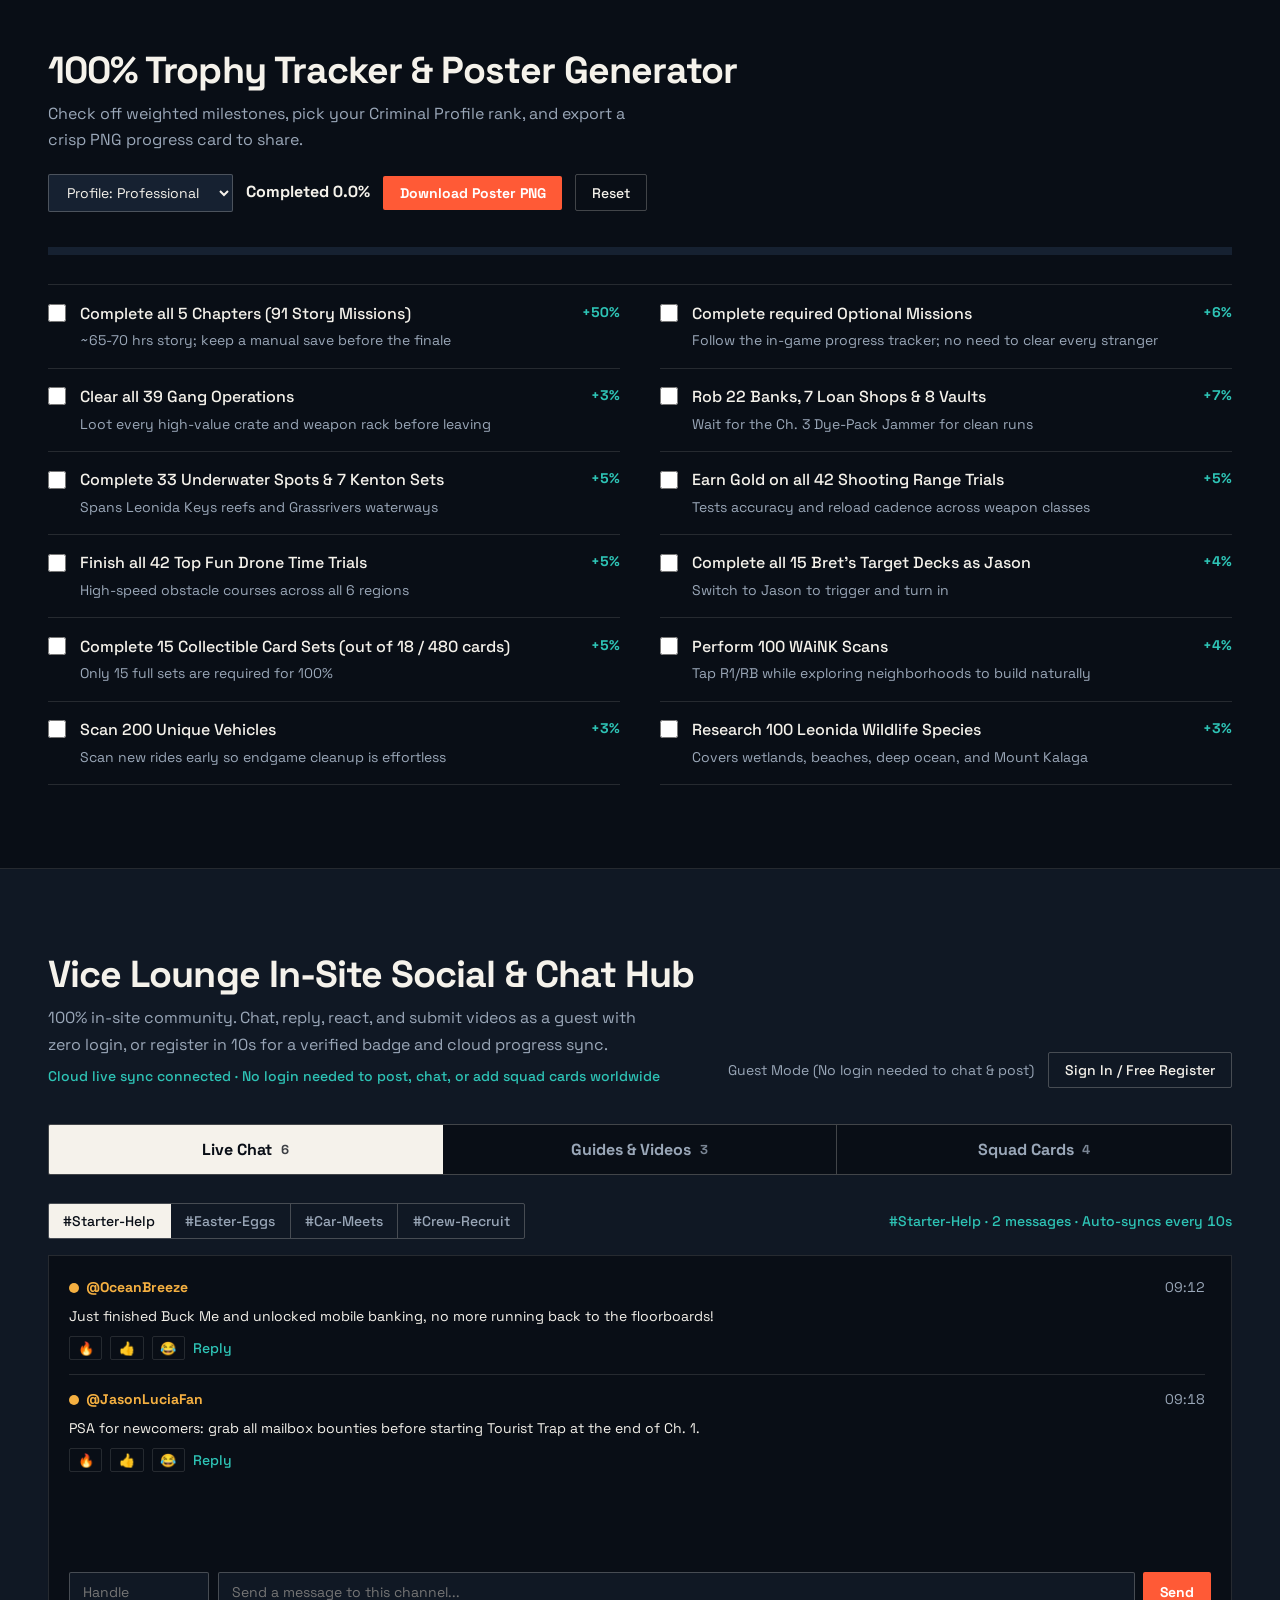
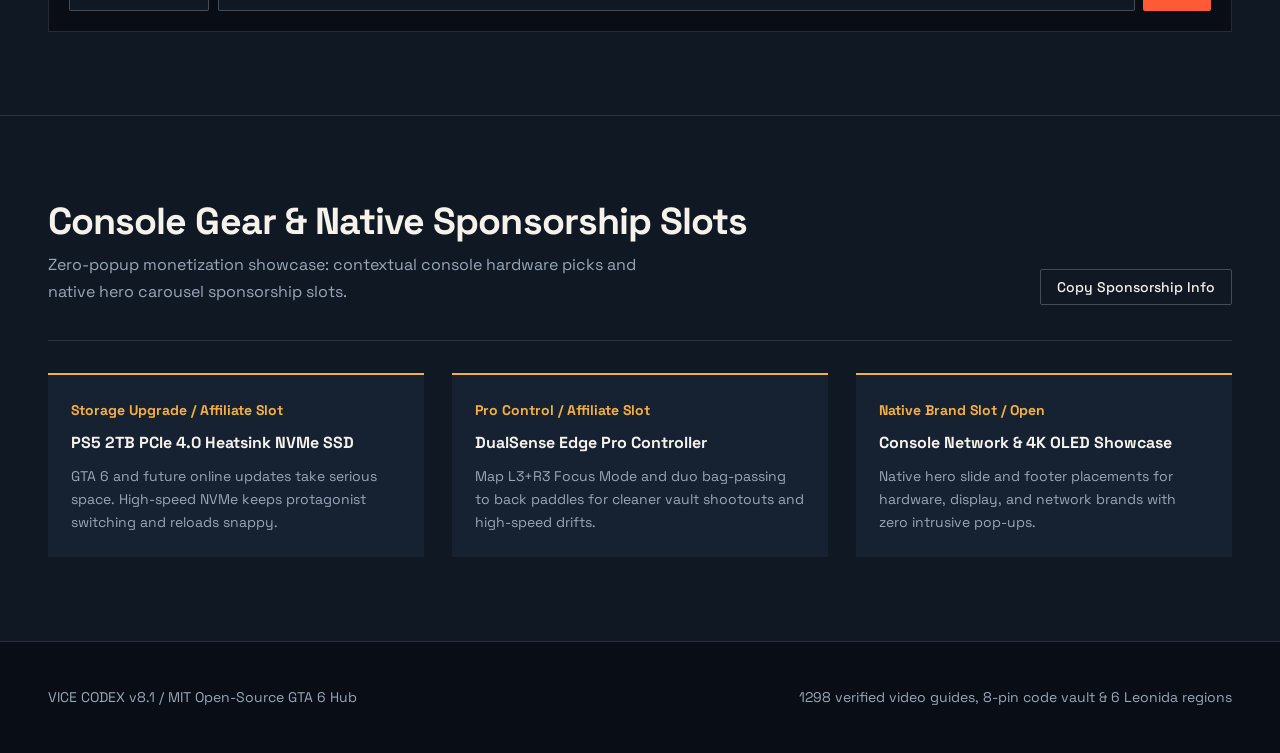
==== commit f289950b: "Add feedback inbox drawer, owner monitoring dashboard (admin.html), webhook & daily email digest" ====
--- a/index.html
+++ b/index.html
@@ -517,7 +517,7 @@
 
   <footer class="site-footer">
     <div class="container footer-inner">
-      <span>罪城全书 VICE CODEX v8.1 / MIT 开源攻略生态</span>
+      <span>罪城全书 VICE CODEX v8.1 / MIT 开源攻略生态 · <button type="button" class="text-action-btn" id="footerFeedbackBtn">提建议与反馈</button></span>
       <span>已收录 70 条实测高流量视频、中英双语切换、8 组全图门禁密码速查板与 6 大区域定制视觉</span>
     </div>
   </footer>
@@ -657,7 +657,26 @@
     </div>
   </div>
 
-  <div class="floating-social-dock" id="floatingDock" aria-label="快捷社交入口">
+  <aside class="drawer" id="feedbackDrawer" aria-label="网站建议与反馈" aria-hidden="true">
+    <div class="drawer-head">
+      <h3 id="feedbackDrawerTitle">给网站提建议 / 反馈优化方案</h3>
+      <button type="button" class="btn-secondary" data-close-drawer>关闭</button>
+    </div>
+    <form class="drawer-body" id="feedbackForm">
+      <p class="auth-hint" id="feedbackDrawerHint">无论是新功能点子、界面优化方案、攻略纠错还是 Bug，提交后会直接进入站长收件箱并同步通知站长。</p>
+      <div class="field"><label for="feedbackCategory">反馈类型</label><select id="feedbackCategory"><option value="功能建议">功能建议 / 新玩法</option><option value="界面优化">界面与体验优化</option><option value="攻略纠错">攻略与密码纠错</option><option value="Bug 反馈">Bug / 异常反馈</option></select></div>
+      <div class="field"><label for="feedbackAuthor">你的称呼（选填）</label><input type="text" id="feedbackAuthor" maxlength="32" placeholder="例如：@VicePlayer（不填则匿名）"></div>
+      <div class="field"><label for="feedbackContact">联系方式（选填，方便回复你）</label><input type="text" id="feedbackContact" maxlength="64" placeholder="邮箱 / X 账号 / 微信（仅站长可见）"></div>
+      <div class="field"><label for="feedbackMessage">详细建议或优化方案</label><textarea id="feedbackMessage" required maxlength="2000" placeholder="说说你希望增加什么功能、哪里体验不够顺手，或者发现了什么问题..."></textarea></div>
+      <div class="drawer-foot" style="padding:0.75rem 0 0; border-top:0;">
+        <button type="button" class="btn-secondary" data-close-drawer>取消</button>
+        <button type="submit" class="btn-primary" id="feedbackSubmitBtn">发送给站长</button>
+      </div>
+    </form>
+  </aside>
+
+  <div class="floating-social-dock" id="floatingDock" aria-label="快捷社交与反馈入口">
+    <button type="button" class="dock-btn dock-btn-feedback" id="dockFeedbackBtn">提建议</button>
     <button type="button" class="dock-btn dock-btn-chat" id="dockChatBtn"><span class="pulse-dot" aria-hidden="true"></span><span id="dockChatLabel">聊天室</span><span class="dock-badge tabular" id="dockChatCount">0</span></button>
     <button type="button" class="dock-btn dock-btn-post" id="dockPublishBtn">+ 传视频攻略</button>
   </div>
--- a/styles.css
+++ b/styles.css
@@ -72,8 +72,9 @@
 .hero-arrow { width: 46px; height: 46px; border-radius: 2px; border: 1px solid var(--hairline-strong); background-color: rgba(9, 14, 22, 0.65); color: var(--text-primary); font-size: 1.15rem; cursor: pointer; display: inline-flex; align-items: center; justify-content: center; transition: background-color 160ms var(--ease-out), border-color 160ms var(--ease-out); }
 .hero-arrow:hover { background-color: var(--accent); border-color: var(--accent); }
 .hero-filmstrip-bar { display: flex; align-items: center; justify-content: space-between; gap: 1.25rem; padding-top: 1.1rem; border-top: 1px solid var(--hairline); }
-.filmstrip-rail { display: grid; grid-template-columns: repeat(7, minmax(0, 1fr)); gap: 0.65rem; flex: 1; }
-.filmstrip-item { position: relative; background: transparent; border: 1px solid transparent; border-radius: 2px; padding: 0; cursor: pointer; text-align: left; opacity: 0.56; transition: opacity 180ms var(--ease-out), border-color 180ms var(--ease-out), transform 180ms var(--ease-out); }
+.filmstrip-rail { display: flex; gap: 0.65rem; flex: 1; min-width: 0; overflow-x: auto; scroll-snap-type: x proximity; scrollbar-width: none; padding: 2px 0; }
+.filmstrip-rail::-webkit-scrollbar { display: none; }
+.filmstrip-item { position: relative; flex: 0 0 132px; scroll-snap-align: center; background: transparent; border: 1px solid transparent; border-radius: 2px; padding: 0; cursor: pointer; text-align: left; opacity: 0.56; transition: opacity 180ms var(--ease-out), border-color 180ms var(--ease-out), transform 180ms var(--ease-out); }
 .filmstrip-item:hover { opacity: 0.88; }
 .filmstrip-item.active { opacity: 1; border-color: var(--accent); transform: translateY(-2px); }
 .filmstrip-thumb { width: 100%; aspect-ratio: 16 / 9; object-fit: cover; display: block; background-color: var(--bg-surface); }
@@ -253,6 +254,8 @@
 .floating-social-dock { position: fixed; right: 1.25rem; bottom: 1.25rem; z-index: 55; display: flex; align-items: center; gap: 0.5rem; }
 .dock-btn { display: inline-flex; align-items: center; gap: 0.45rem; padding: 0.62rem 0.95rem; border-radius: 2px; font-size: var(--text-sm); font-weight: 700; cursor: pointer; box-shadow: 0 10px 28px rgba(0, 0, 0, 0.45); transition: transform 160ms var(--ease-out), background-color 160ms var(--ease-out), border-color 160ms var(--ease-out); }
 .dock-btn:hover { transform: translateY(-2px); }
+.dock-btn-feedback { background-color: rgba(16, 24, 36, 0.96); color: var(--accent-gold); border: 1px solid rgba(245, 176, 65, 0.55); }
+.dock-btn-feedback:hover { border-color: var(--accent-gold); background-color: rgba(245, 176, 65, 0.14); }
 .dock-btn-chat { background-color: rgba(16, 24, 36, 0.96); color: var(--text-primary); border: 1px solid var(--accent-teal); }
 .dock-btn-post { background-color: var(--accent); color: #FFFFFF; border: 1px solid var(--accent); }
 .dock-btn-post:hover { background-color: var(--accent-hover); }
@@ -337,7 +340,7 @@
   .wayfinding-item { padding: 0.85rem 0.75rem; border-bottom: 1px solid var(--hairline); }
   .video-grid, .region-grid, .sponsor-grid, .code-vault-strip { grid-template-columns: repeat(2, minmax(0, 1fr)); }
   .friend-grid { grid-template-columns: 1fr; }
-  .filmstrip-rail { grid-template-columns: repeat(7, 130px); overflow-x: auto; padding-bottom: 0.25rem; }
+  .filmstrip-item { flex: 0 0 124px; }
   .sweep-layout, .chapter-workbench, .mechanics-grid, .checklist-grid, .video-modal { grid-template-columns: 1fr; }
   .video-modal { max-height: 92vh; overflow-y: auto; }
   .video-modal-side { border-left: 0; border-top: 1px solid var(--hairline); max-height: none; }
